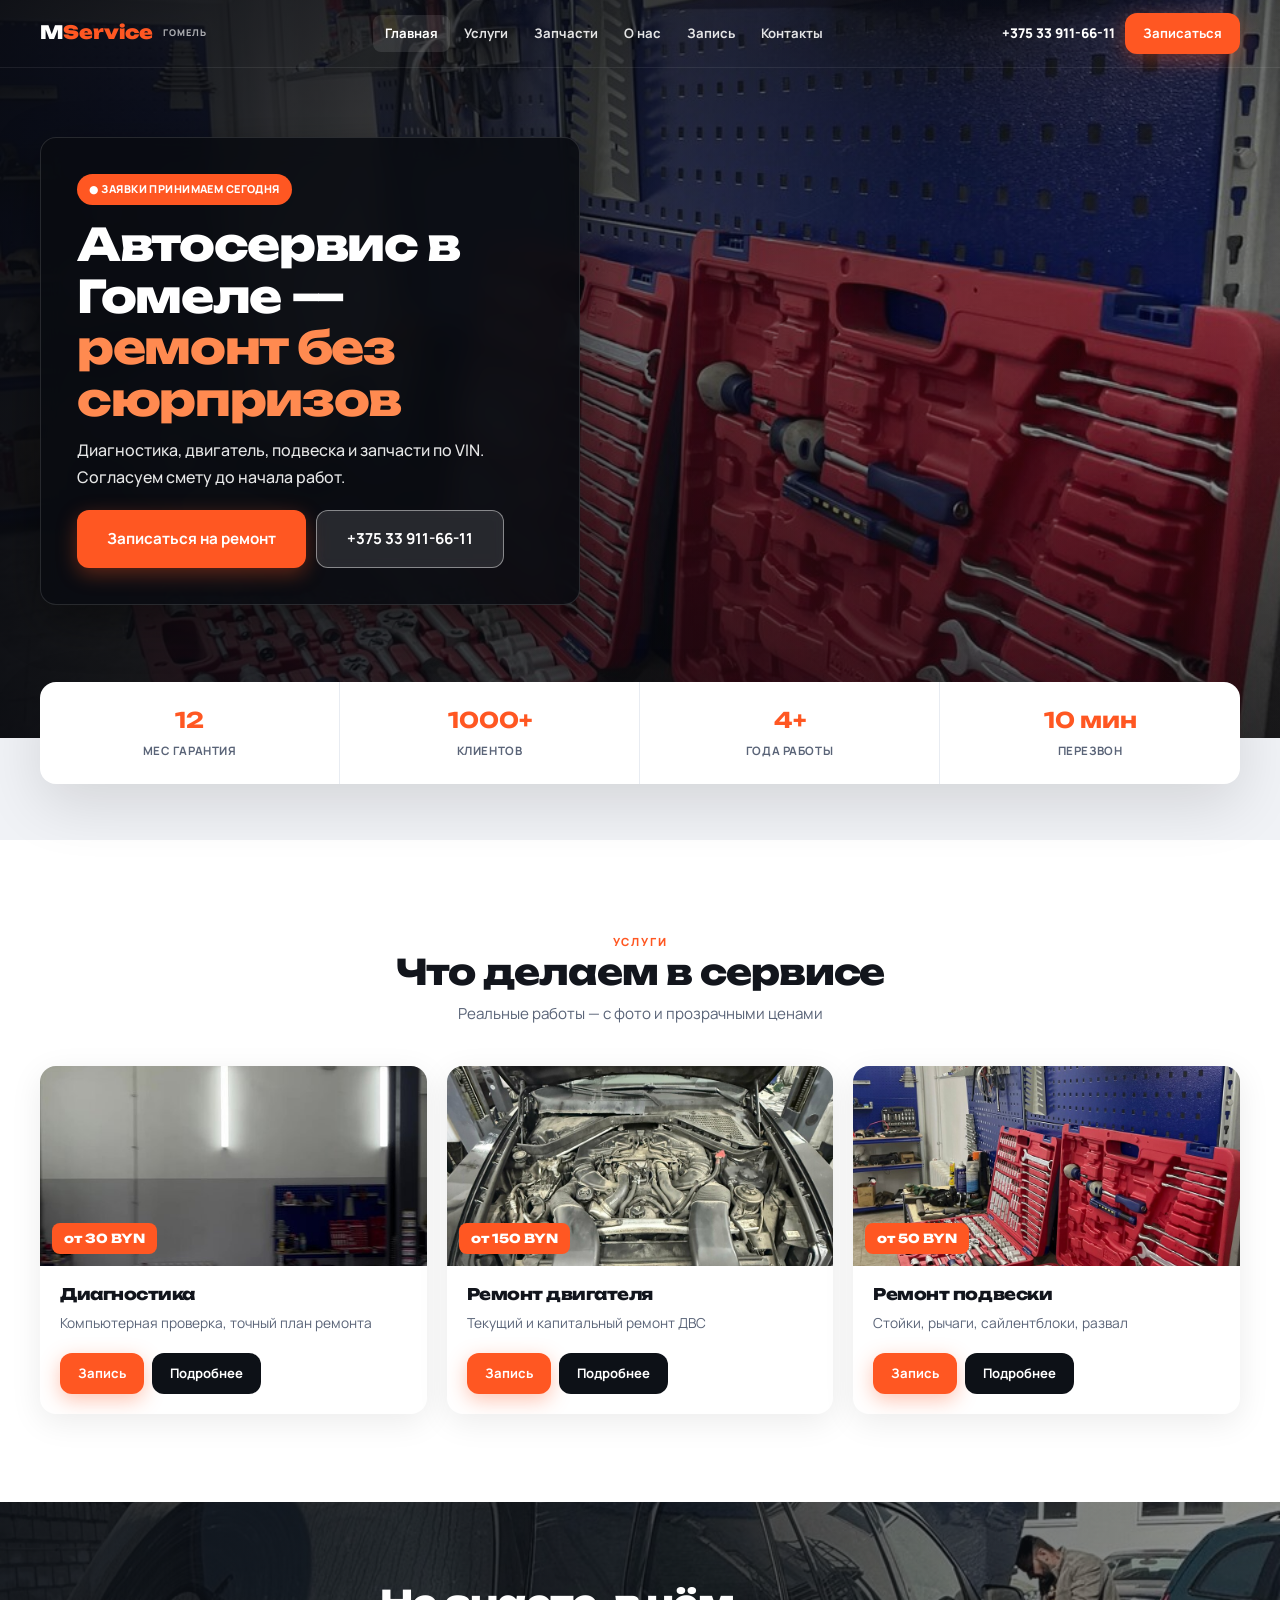
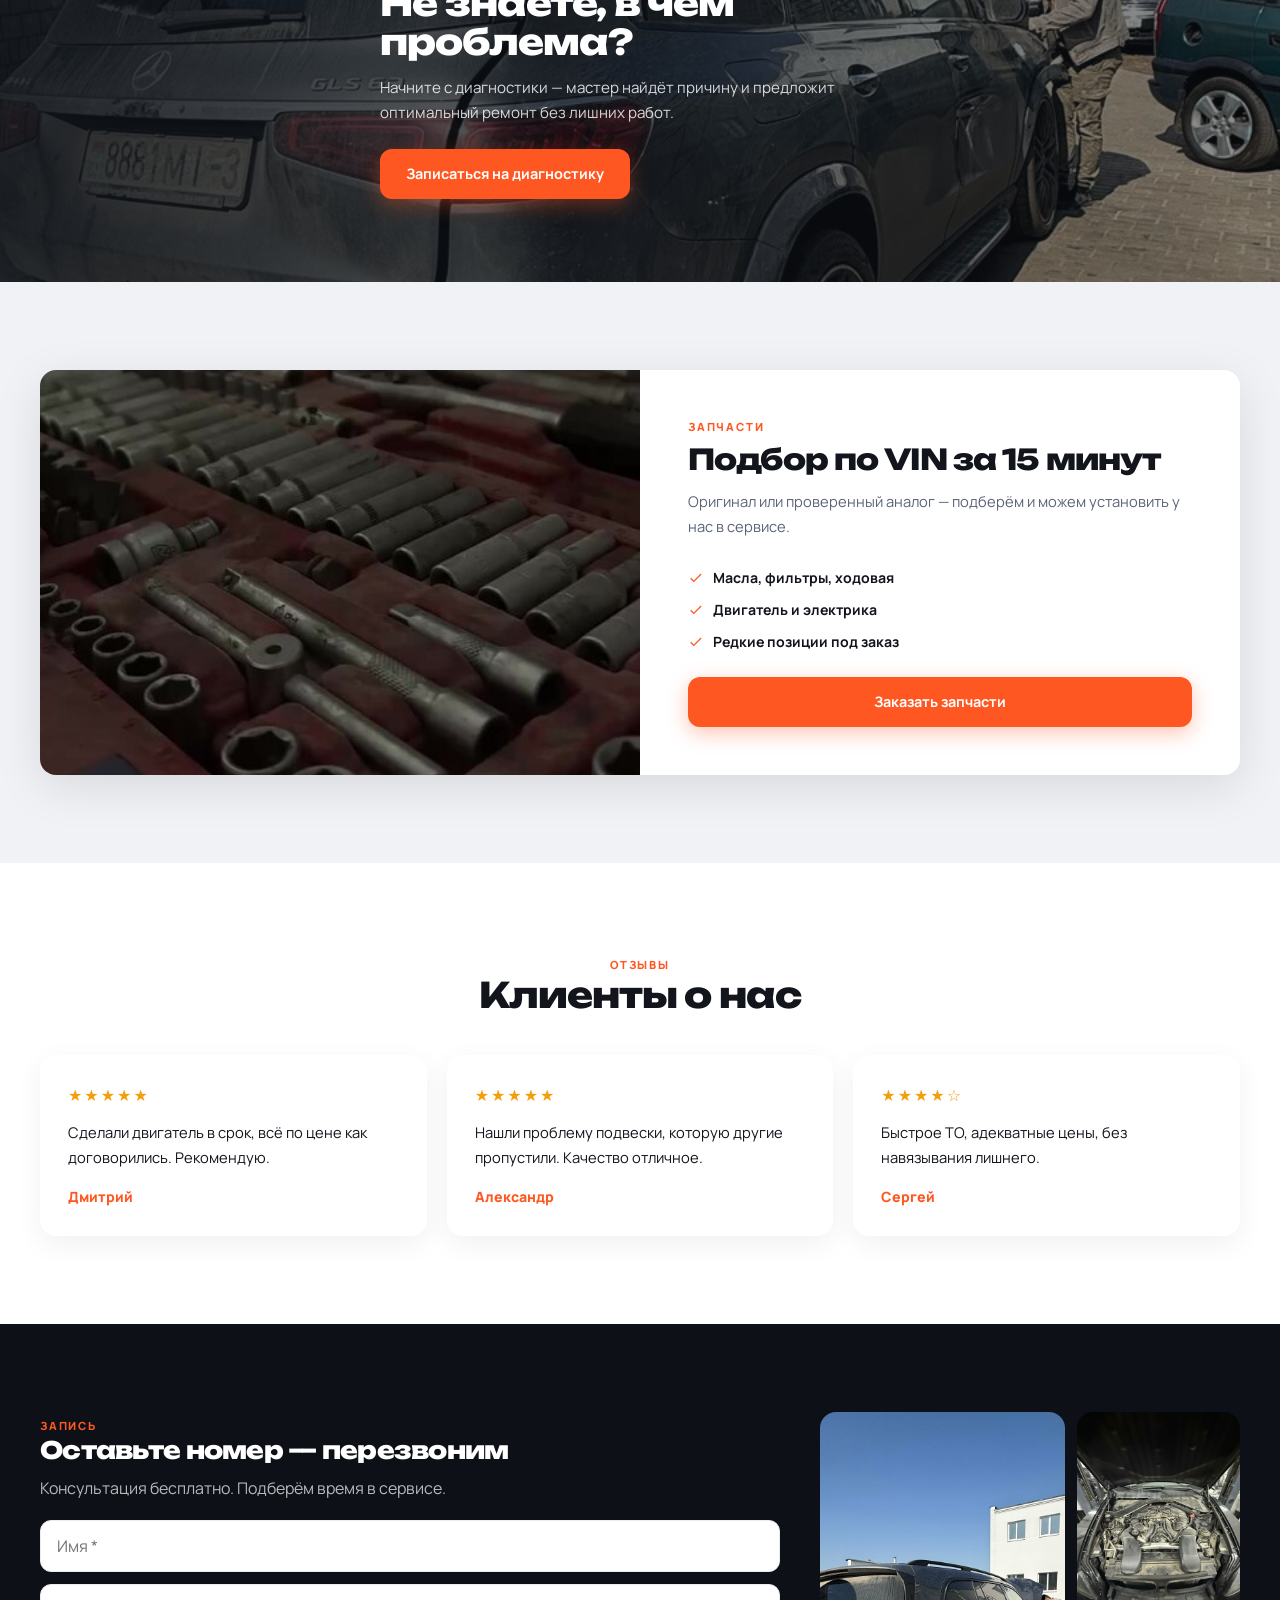
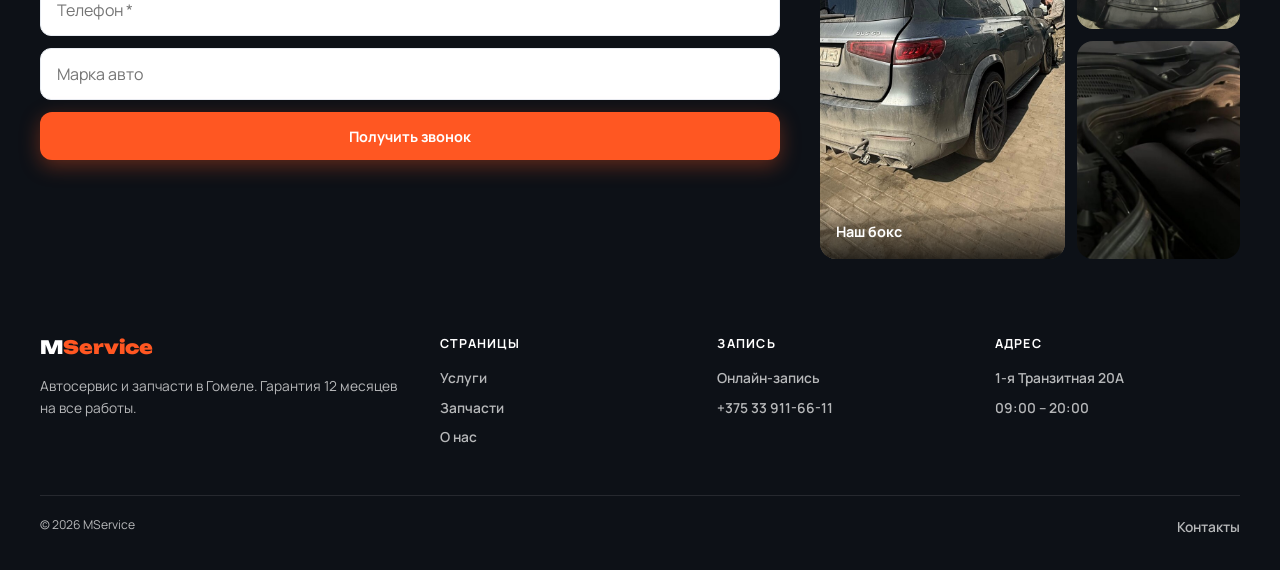
==== index.html @ 17c68957 "Fix layout, replace all images with real Yandex Maps photos" ====
<!DOCTYPE html>
<html lang="ru">
<head>
  <meta charset="UTF-8" />
  <meta name="viewport" content="width=device-width, initial-scale=1.0, viewport-fit=cover" />
  <title>MService — Автосервис в Гомеле</title>
  <meta name="description" content="Ремонт авто в Гомеле. Диагностика, ДВС, подвеска, запчасти. Гарантия 12 мес." />
  <link rel="preconnect" href="https://fonts.googleapis.com" />
  <link rel="preconnect" href="https://fonts.gstatic.com" crossorigin />
  <link rel="preload" as="image" href="./images/hero.jpg" />
  <link href="https://fonts.googleapis.com/css2?family=Manrope:wght@400;600;700;800&family=Unbounded:wght@700;800;900&display=swap" rel="stylesheet" />
  <link rel="stylesheet" href="./styles.css?v=12" />
</head>
<body data-page="home">
<div id="ms-root">
  <header class="site-header on-hero">
    <div class="wrap head">
      <a href="./index.html" class="logo"><span class="logo-text">M<span>Service</span></span><span class="logo-tag">Гомель</span></a>
      <nav class="nav">
        <a href="./index.html" data-nav="home">Главная</a>
        <a href="./services.html" data-nav="services">Услуги</a>
        <a href="./parts.html" data-nav="parts">Запчасти</a>
        <a href="./about.html" data-nav="about">О нас</a>
        <a href="./booking.html" data-nav="booking">Запись</a>
        <a href="./contacts.html" data-nav="contacts">Контакты</a>
      </nav>
      <div class="head-right">
        <a class="head-phone" href="tel:+375339116611">+375 33 911-66-11</a>
        <a class="btn btn-primary btn-sm" href="./booking.html">Записаться</a>
        <button class="burger" id="burgerBtn" type="button" aria-label="Меню"><span></span><span></span><span></span></button>
      </div>
    </div>
  </header>

  <div class="mobile-nav" id="mobileNav">
    <div class="mobile-nav-panel">
      <a href="./index.html" data-nav="home">Главная</a>
      <a href="./services.html" data-nav="services">Услуги</a>
      <a href="./parts.html" data-nav="parts">Запчасти</a>
      <a href="./about.html" data-nav="about">О нас</a>
      <a href="./booking.html" data-nav="booking">Запись</a>
      <a href="./contacts.html" data-nav="contacts">Контакты</a>
      <a class="btn btn-primary" href="./booking.html">Записаться</a>
    </div>
  </div>

  <main>
    <section class="hero hero-home">
      <img class="hero-photo" src="./images/hero.jpg" alt="BMW на подъёмнике в MService" width="1920" height="1280" fetchpriority="high" />
      <div class="hero-shade" aria-hidden="true"></div>
      <div class="wrap">
        <div class="hero-panel">
          <span class="hero-badge">● Заявки принимаем сегодня</span>
          <h1>Автосервис в Гомеле — <em>ремонт без сюрпризов</em></h1>
          <p class="hero-lead">Диагностика, двигатель, подвеска и запчасти по VIN. Согласуем смету до начала работ.</p>
          <div class="hero-btns">
            <a class="btn btn-primary btn-lg" href="./booking.html">Записаться на ремонт</a>
            <a class="btn btn-ghost btn-lg" href="tel:+375339116611">+375 33 911-66-11</a>
          </div>
        </div>
      </div>
    </section>

    <div class="wrap hero-float">
      <div class="float-bar">
        <div class="float-item"><strong>12</strong><span>мес гарантия</span></div>
        <div class="float-item"><strong>1000+</strong><span>клиентов</span></div>
        <div class="float-item"><strong>4+</strong><span>года работы</span></div>
        <div class="float-item"><strong>10 мин</strong><span>перезвон</span></div>
      </div>
    </div>

    <section class="sec sec-white">
      <div class="wrap">
        <div class="sec-head center">
          <span class="sec-tag">Услуги</span>
          <h2>Что делаем в сервисе</h2>
          <p>Реальные работы — с фото и прозрачными ценами</p>
        </div>
        <div class="grid-3">
          <article class="img-card">
            <div class="img-card-pic"><img src="./images/diagnostic.jpg" alt="Диагностика" loading="lazy" /><span class="price-badge">от 30 BYN</span></div>
            <div class="img-card-body"><h3>Диагностика</h3><p>Компьютерная проверка, точный план ремонта</p><div class="img-card-foot"><a class="btn btn-sm btn-primary" href="./booking.html">Запись</a><a class="btn btn-sm btn-dark" href="./services.html">Подробнее</a></div></div>
          </article>
          <article class="img-card">
            <div class="img-card-pic"><img src="./images/engine.jpg" alt="Двигатель" loading="lazy" /><span class="price-badge">от 150 BYN</span></div>
            <div class="img-card-body"><h3>Ремонт двигателя</h3><p>Текущий и капитальный ремонт ДВС</p><div class="img-card-foot"><a class="btn btn-sm btn-primary" href="./booking.html">Запись</a><a class="btn btn-sm btn-dark" href="./services.html">Подробнее</a></div></div>
          </article>
          <article class="img-card">
            <div class="img-card-pic"><img src="./images/hero.jpg" alt="Подвеска" loading="lazy" /><span class="price-badge">от 50 BYN</span></div>
            <div class="img-card-body"><h3>Ремонт подвески</h3><p>Стойки, рычаги, сайлентблоки, развал</p><div class="img-card-foot"><a class="btn btn-sm btn-primary" href="./booking.html">Запись</a><a class="btn btn-sm btn-dark" href="./services.html">Подробнее</a></div></div>
          </article>
        </div>
      </div>
    </section>

    <section class="img-band" style="background-image:url('./images/garage.jpg')">
      <div class="wrap img-band-inner">
        <h2>Не знаете, в чём проблема?</h2>
        <p>Начните с диагностики — мастер найдёт причину и предложит оптимальный ремонт без лишних работ.</p>
        <a class="btn btn-primary" href="./booking.html">Записаться на диагностику</a>
      </div>
    </section>

    <section class="sec">
      <div class="wrap split">
        <div class="split-img" style="background-image:url('./images/parts.jpg')"></div>
        <div class="split-text">
          <span class="sec-tag">Запчасти</span>
          <h2>Подбор по VIN за 15 минут</h2>
          <p>Оригинал или проверенный аналог — подберём и можем установить у нас в сервисе.</p>
          <ul class="check-list">
            <li><svg viewBox="0 0 24 24"><path d="M9 16.2 4.8 12l-1.4 1.4L9 19 21 7l-1.4-1.4L9 16.2z"/></svg>Масла, фильтры, ходовая</li>
            <li><svg viewBox="0 0 24 24"><path d="M9 16.2 4.8 12l-1.4 1.4L9 19 21 7l-1.4-1.4L9 16.2z"/></svg>Двигатель и электрика</li>
            <li><svg viewBox="0 0 24 24"><path d="M9 16.2 4.8 12l-1.4 1.4L9 19 21 7l-1.4-1.4L9 16.2z"/></svg>Редкие позиции под заказ</li>
          </ul>
          <a class="btn btn-primary" href="./parts.html">Заказать запчасти</a>
        </div>
      </div>
    </section>

    <section class="sec sec-white">
      <div class="wrap">
        <div class="sec-head center"><span class="sec-tag">Отзывы</span><h2>Клиенты о нас</h2></div>
        <div class="grid-3">
          <article class="rev-card"><div class="rev-stars">★★★★★</div><p>Сделали двигатель в срок, всё по цене как договорились. Рекомендую.</p><div class="rev-name">Дмитрий</div></article>
          <article class="rev-card"><div class="rev-stars">★★★★★</div><p>Нашли проблему подвески, которую другие пропустили. Качество отличное.</p><div class="rev-name">Александр</div></article>
          <article class="rev-card"><div class="rev-stars">★★★★☆</div><p>Быстрое ТО, адекватные цены, без навязывания лишнего.</p><div class="rev-name">Сергей</div></article>
        </div>
      </div>
    </section>

    <section class="sec sec-dark">
      <div class="wrap layout-2">
        <div>
          <span class="sec-tag">Запись</span>
          <h2 style="color:#fff;margin-bottom:12px">Оставьте номер — перезвоним</h2>
          <p style="color:rgba(255,255,255,0.7);margin-bottom:20px">Консультация бесплатно. Подберём время в сервисе.</p>
          <form id="heroForm">
            <div class="fld"><input id="heroName" type="text" placeholder="Имя *" required /></div>
            <div class="fld"><input id="heroPhone" type="tel" placeholder="Телефон *" required /></div>
            <div class="fld"><input id="heroCar" type="text" placeholder="Марка авто" /></div>
            <button class="btn btn-primary" type="submit" style="width:100%">Получить звонок</button>
            <div class="form-msg" id="heroFeedback"></div>
          </form>
        </div>
        <div class="photo-row" style="height:340px">
          <div class="photo-cell big"><img src="./images/garage.jpg" alt="Сервис" loading="lazy" /><div class="photo-cap"><strong>Наш бокс</strong></div></div>
          <div class="photo-stack">
            <div class="photo-cell"><img src="./images/engine.jpg" alt="Ремонт" loading="lazy" /></div>
            <div class="photo-cell"><img src="./images/tools.jpg" alt="Диагностика" loading="lazy" /></div>
          </div>
        </div>
      </div>
    </section>
  </main>

  <footer class="footer">
    <div class="wrap footer-grid">
      <div class="footer-brand"><span class="logo-text">M<span>Service</span></span><p>Автосервис и запчасти в Гомеле. Гарантия 12 месяцев на все работы.</p></div>
      <div><h4>Страницы</h4><a href="./services.html">Услуги</a><a href="./parts.html">Запчасти</a><a href="./about.html">О нас</a></div>
      <div><h4>Запись</h4><a href="./booking.html">Онлайн-запись</a><a href="tel:+375339116611">+375 33 911-66-11</a></div>
      <div><h4>Адрес</h4><a href="./contacts.html">1-я Транзитная 20А</a><a href="./contacts.html">09:00 – 20:00</a></div>
    </div>
    <div class="wrap footer-bot"><span>© 2026 MService</span><a href="./contacts.html">Контакты</a></div>
  </footer>

  <nav class="mob-bar">
    <a href="./index.html" class="on"><svg viewBox="0 0 24 24"><path d="M12 3L2 12h3v8h6v-6h2v6h6v-8h3L12 3z"/></svg>Главная</a>
    <a href="./services.html"><svg viewBox="0 0 24 24"><path d="M19.43 13l2.11-1.65a.5.5 0 0 0 .12-.64l-2-3.46a.5.5 0 0 0-.6-.22l-2.49 1a7.03 7.03 0 0 0-1.7-.98l-.38-2.65A.5.5 0 0 0 14 2h-4l-.38 2.65c-.62.24-1.21.56-1.7.98l-2.49-1a.5.5 0 0 0-.6.22l-2 3.46a.5.5 0 0 0 .12.64L7.57 13H19.43z"/></svg>Услуги</a>
    <a href="./booking.html"><svg viewBox="0 0 24 24"><path d="M19 4h-1V2h-2v2H8V2H6v2H5a2 2 0 0 0-2 2v14a2 2 0 0 0 2 2h14a2 2 0 0 0 2-2V6a2 2 0 0 0-2-2z"/></svg>Запись</a>
    <a href="tel:+375339116611"><svg viewBox="0 0 24 24"><path d="M6.6 10.8c1.4 2.8 3.4 4.9 6.2 6.2l2.1-2.1c.3-.3.7-.4 1-.2 1.1.4 2.3.6 3.5.6.6 0 1 .4 1 1V20c0 .6-.4 1-1 1C10.6 21 3 13.4 3 4c0-.6.4-1 1-1h3.5c.6 0 1 .4 1 1 0 1.2.2 2.4.6 3.5.1.3 0 .7-.2 1L6.6 10.8z"/></svg>Звонок</a>
  </nav>
</div>
<script src="./main.js?v=12"></script>
</body>
</html>
---- styles.css ----
/* MService v12 — real photos + fixed layout */
html, body { margin: 0; }
#ms-root, #ms-root * { box-sizing: border-box; margin: 0; padding: 0; }

#ms-root {
  --white: #fff;
  --ink: #12151c;
  --muted: #5a6478;
  --line: #e8ecf2;
  --orange: #ff5722;
  --orange-d: #e64a19;
  --dark: #0d1117;
  --radius: 16px;
  --font-d: "Unbounded", system-ui, sans-serif;
  --font-b: "Manrope", system-ui, sans-serif;
  --wrap: min(1200px, calc(100% - 32px));
  --hdr: 68px;
  font-family: var(--font-b);
  color: var(--ink);
  background: #f0f2f6;
  line-height: 1.55;
  overflow-x: hidden;
  -webkit-font-smoothing: antialiased;
}

#ms-root img { max-width: 100%; display: block; height: auto; }
#ms-root a { color: inherit; text-decoration: none; }
#ms-root svg { width: 1.1em; height: 1.1em; fill: currentColor; flex-shrink: 0; }
#ms-root .wrap { width: var(--wrap); margin-inline: auto; }
#ms-root h1, #ms-root h2, #ms-root h3 { font-family: var(--font-d); font-weight: 800; letter-spacing: -0.03em; line-height: 1.12; }

/* Buttons */
#ms-root .btn {
  display: inline-flex; align-items: center; justify-content: center; gap: 8px;
  padding: 14px 26px; min-height: 48px; border-radius: 12px; border: none;
  font-family: var(--font-b); font-weight: 700; font-size: 0.9rem; cursor: pointer; transition: 0.22s;
}
#ms-root .btn:active { transform: scale(0.98); }
#ms-root .btn-primary { background: var(--orange); color: #fff; box-shadow: 0 6px 20px rgba(255,87,34,0.35); }
#ms-root .btn-primary:hover { background: var(--orange-d); }
#ms-root .btn-white { background: #fff; color: var(--ink); }
#ms-root .btn-ghost { background: rgba(255,255,255,0.12); color: #fff; border: 1.5px solid rgba(255,255,255,0.45); backdrop-filter: blur(6px); }
#ms-root .btn-ghost:hover { background: rgba(255,255,255,0.22); }
#ms-root .btn-dark { background: var(--dark); color: #fff; }
#ms-root .btn-sm { padding: 10px 18px; min-height: 40px; font-size: 0.82rem; }
#ms-root .btn-lg { padding: 16px 30px; min-height: 52px; font-size: 0.95rem; }

/* Header */
#ms-root .site-header {
  position: fixed; top: 0; left: 0; right: 0; z-index: 200; height: var(--hdr);
  transition: background 0.3s, box-shadow 0.3s, border 0.3s;
}
#ms-root .site-header .head {
  height: 100%; display: flex; align-items: center; justify-content: space-between; gap: 12px;
}
#ms-root .site-header.on-hero { background: transparent; border-bottom: 1px solid rgba(255,255,255,0.08); }
#ms-root .site-header.on-hero .logo-text, #ms-root .site-header.on-hero .head-phone { color: #fff; }
#ms-root .site-header.on-hero .logo-tag { color: rgba(255,255,255,0.65); }
#ms-root .site-header.on-hero .nav a { color: rgba(255,255,255,0.88); }
#ms-root .site-header.on-hero .nav a.active, #ms-root .site-header.on-hero .nav a:hover { color: #fff; background: rgba(255,255,255,0.1); }
#ms-root .site-header.on-hero .burger { border-color: rgba(255,255,255,0.35); background: rgba(255,255,255,0.08); }
#ms-root .site-header.on-hero .burger span { background: #fff; }
#ms-root .site-header.scrolled {
  background: rgba(255,255,255,0.97); backdrop-filter: blur(14px);
  box-shadow: 0 4px 30px rgba(0,0,0,0.08); border-bottom: 1px solid var(--line);
}
#ms-root .site-header.scrolled .logo-text, #ms-root .site-header.scrolled .head-phone { color: var(--ink); }
#ms-root .site-header.scrolled .logo-tag { color: var(--muted); }
#ms-root .site-header.scrolled .nav a { color: var(--muted); }
#ms-root .site-header.scrolled .nav a.active { color: var(--orange); background: rgba(255,87,34,0.08); }
#ms-root .site-header.scrolled .burger { border-color: var(--line); background: #fff; }
#ms-root .site-header.scrolled .burger span { background: var(--ink); }

#ms-root .logo { display: flex; align-items: center; gap: 10px; z-index: 1; }
#ms-root .logo-text { font-family: var(--font-d); font-size: 1.15rem; font-weight: 900; transition: color 0.3s; }
#ms-root .logo-text span { color: var(--orange); }
#ms-root .logo-tag { font-size: 0.58rem; font-weight: 800; text-transform: uppercase; letter-spacing: 0.1em; transition: color 0.3s; }
#ms-root .nav { display: flex; gap: 2px; }
#ms-root .nav a {
  padding: 8px 12px; border-radius: 8px; font-size: 0.82rem; font-weight: 700; transition: 0.2s;
}
#ms-root .nav a:hover { background: rgba(0,0,0,0.04); }
#ms-root .head-right { display: flex; align-items: center; gap: 10px; }
#ms-root .head-phone { font-weight: 800; font-size: 0.84rem; white-space: nowrap; transition: color 0.3s; }
#ms-root .head-phone:hover { color: var(--orange) !important; }
#ms-root .burger {
  display: none; width: 44px; height: 44px; border-radius: 12px; border: 1.5px solid var(--line);
  background: #fff; cursor: pointer; flex-direction: column; align-items: center; justify-content: center; gap: 5px;
}
#ms-root .burger span { width: 20px; height: 2px; background: var(--ink); border-radius: 2px; transition: 0.25s; }
#ms-root .burger.open span:nth-child(1) { transform: translateY(7px) rotate(45deg); }
#ms-root .burger.open span:nth-child(2) { opacity: 0; }
#ms-root .burger.open span:nth-child(3) { transform: translateY(-7px) rotate(-45deg); }

#ms-root .mobile-nav {
  display: none; position: fixed; inset: 0; z-index: 199; background: rgba(13,17,23,0.55);
  opacity: 0; pointer-events: none; transition: 0.3s;
}
#ms-root .mobile-nav.open { opacity: 1; pointer-events: auto; }
#ms-root .mobile-nav-panel {
  position: absolute; right: 0; top: 0; bottom: 0; width: min(300px, 88vw);
  background: #fff; padding: calc(var(--hdr) + 20px) 24px 28px;
  display: flex; flex-direction: column; gap: 4px;
  transform: translateX(100%); transition: 0.35s cubic-bezier(0.22,1,0.36,1);
  box-shadow: -8px 0 40px rgba(0,0,0,0.15);
}
#ms-root .mobile-nav.open .mobile-nav-panel { transform: none; }
#ms-root .mobile-nav a {
  padding: 14px 16px; border-radius: 10px; font-weight: 800; font-size: 1rem;
}
#ms-root .mobile-nav a.active { background: rgba(255,87,34,0.1); color: var(--orange); }
#ms-root .mobile-nav .btn { width: 100%; margin-top: 12px; }

/* HERO */
#ms-root .hero {
  position: relative; overflow: hidden;
  display: flex; align-items: center;
  background-size: cover; background-position: center; background-repeat: no-repeat;
}
#ms-root .hero-photo {
  position: absolute; inset: 0; width: 100%; height: 100%;
  object-fit: cover; object-position: center;
  z-index: 0;
}
#ms-root .hero-shade {
  position: absolute; inset: 0; z-index: 1; pointer-events: none;
  background:
    linear-gradient(90deg, rgba(8,10,16,0.92) 0%, rgba(8,10,16,0.55) 50%, rgba(8,10,16,0.3) 100%),
    linear-gradient(180deg, rgba(8,10,16,0.45) 0%, transparent 40%, rgba(8,10,16,0.5) 100%);
}
#ms-root .hero .wrap {
  position: relative; z-index: 2; width: var(--wrap);
}
#ms-root .hero-panel {
  width: 100%; max-width: 540px;
  padding: clamp(24px, 4vw, 36px);
  background: rgba(10, 12, 18, 0.88);
  backdrop-filter: blur(12px); -webkit-backdrop-filter: blur(12px);
  border: 1px solid rgba(255,255,255,0.12);
  border-radius: 16px;
  box-shadow: 0 16px 48px rgba(0,0,0,0.4);
}
#ms-root .hero h1 {
  font-size: clamp(1.6rem, 4.5vw, 2.8rem); color: #fff; margin-bottom: 12px;
  line-height: 1.15;
}
#ms-root .hero h1 em { font-style: normal; color: #ff8a50; }
#ms-root .hero-lead {
  color: rgba(255,255,255,0.9); font-size: clamp(0.9rem, 2vw, 1rem);
  margin-bottom: 20px; line-height: 1.65; font-weight: 500;
}
#ms-root .hero-btns { display: flex; flex-wrap: wrap; gap: 10px; }
#ms-root .hero-badge {
  display: inline-flex; align-items: center; gap: 6px; padding: 7px 12px; margin-bottom: 14px;
  background: var(--orange); color: #fff; border-radius: 999px;
  font-size: 0.68rem; font-weight: 800; text-transform: uppercase; letter-spacing: 0.04em;
}
#ms-root .hero-home {
  min-height: max(520px, 82svh);
  padding: calc(var(--hdr) + 32px) 0 96px;
}
#ms-root .hero-home .hero-photo { object-position: 60% center; }
#ms-root .hero-page {
  min-height: max(320px, 48svh);
  padding: calc(var(--hdr) + 28px) 0 48px;
  align-items: flex-end;
}
#ms-root .hero-page .hero-panel { max-width: 500px; padding: 22px 26px; }
#ms-root .hero-page h1 { font-size: clamp(1.5rem, 4vw, 2.2rem); }
#ms-root .breadcrumb { font-size: 0.76rem; font-weight: 700; color: rgba(255,255,255,0.55); margin-bottom: 10px; }
#ms-root .breadcrumb a { color: rgba(255,255,255,0.7); }
#ms-root .breadcrumb a:hover { color: #fff; }

/* Floating stats */
#ms-root .hero-float {
  position: relative; z-index: 3; margin-top: -56px; margin-bottom: 56px;
}
#ms-root .float-bar {
  display: grid; grid-template-columns: repeat(4, 1fr); gap: 0;
  background: #fff; border-radius: var(--radius); overflow: hidden;
  box-shadow: 0 20px 60px rgba(0,0,0,0.12);
}
#ms-root .float-item {
  padding: 22px 16px; text-align: center; border-right: 1px solid var(--line);
}
#ms-root .float-item:last-child { border-right: 0; }
#ms-root .float-item strong { display: block; font-family: var(--font-d); font-size: 1.35rem; color: var(--orange); }
#ms-root .float-item span { font-size: 0.72rem; color: var(--muted); font-weight: 700; text-transform: uppercase; letter-spacing: 0.05em; }

/* Sections */
#ms-root main { padding-top: 0; }
#ms-root .sec { padding: clamp(48px, 8vw, 88px) 0; }
#ms-root .sec-white { background: #fff; }
#ms-root .sec-dark { background: var(--dark); color: #fff; }
#ms-root .sec-head { margin-bottom: 40px; }
#ms-root .sec-head.center { text-align: center; }
#ms-root .sec-head.center p { margin-inline: auto; }
#ms-root .sec-tag { font-size: 0.7rem; font-weight: 800; text-transform: uppercase; letter-spacing: 0.16em; color: var(--orange); margin-bottom: 8px; }
#ms-root .sec-head h2 { font-size: clamp(1.5rem, 3.5vw, 2.2rem); margin-bottom: 10px; }
#ms-root .sec-head p { color: var(--muted); max-width: 520px; font-size: 0.95rem; }
#ms-root .sec-dark .sec-head p { color: rgba(255,255,255,0.65); }
#ms-root .sec-dark .sec-head h2 { color: #fff; }

/* Image cards */
#ms-root .grid-3 { display: grid; grid-template-columns: repeat(3, 1fr); gap: 20px; }
#ms-root .grid-2 { display: grid; grid-template-columns: repeat(2, 1fr); gap: 20px; }
#ms-root .grid-4 { display: grid; grid-template-columns: repeat(4, 1fr); gap: 16px; }

#ms-root .img-card {
  border-radius: var(--radius); overflow: hidden; background: #fff;
  box-shadow: 0 8px 32px rgba(0,0,0,0.08); transition: transform 0.25s;
}
#ms-root .img-card:hover { transform: translateY(-4px); }
#ms-root .img-card-pic { position: relative; height: 200px; overflow: hidden; }
#ms-root .img-card-pic img { width: 100%; height: 100%; object-fit: cover; transition: transform 0.5s; }
#ms-root .img-card:hover .img-card-pic img { transform: scale(1.06); }
#ms-root .img-card-pic .price-badge {
  position: absolute; bottom: 12px; left: 12px; padding: 6px 12px;
  background: var(--orange); color: #fff; border-radius: 8px;
  font-family: var(--font-d); font-size: 0.78rem; font-weight: 800;
}
#ms-root .img-card-body { padding: 20px; }
#ms-root .img-card-body h3 { font-size: 1rem; margin-bottom: 8px; }
#ms-root .img-card-body p { font-size: 0.86rem; color: var(--muted); margin-bottom: 16px; line-height: 1.55; }
#ms-root .img-card-foot { display: flex; flex-wrap: wrap; gap: 8px; align-items: center; }
#ms-root .img-card-body .btn { margin-top: 4px; }

/* Full-width image band */
#ms-root .img-band {
  position: relative; min-height: 380px; background-size: cover; background-position: center;
  display: flex; align-items: center;
}
#ms-root .img-band::before {
  content: ""; position: absolute; inset: 0;
  background: linear-gradient(90deg, rgba(13,17,23,0.88) 0%, rgba(13,17,23,0.45) 100%);
}
#ms-root .img-band-inner { position: relative; z-index: 1; padding: 60px 0; max-width: 520px; }
#ms-root .img-band h2 { color: #fff; font-size: clamp(1.5rem, 4vw, 2.2rem); margin-bottom: 12px; }
#ms-root .img-band p { color: rgba(255,255,255,0.82); margin-bottom: 24px; font-size: 0.95rem; line-height: 1.65; }

/* Split block image + text */
#ms-root .split { display: grid; grid-template-columns: 1fr 1fr; gap: 0; border-radius: var(--radius); overflow: hidden; box-shadow: 0 12px 48px rgba(0,0,0,0.1); }
#ms-root .split-img { min-height: 360px; background-size: cover; background-position: center; }
#ms-root .split-text { padding: clamp(32px, 5vw, 48px); background: #fff; display: flex; flex-direction: column; justify-content: center; }
#ms-root .split-text h2 { font-size: clamp(1.3rem, 3vw, 1.8rem); margin-bottom: 14px; }
#ms-root .split-text p { color: var(--muted); margin-bottom: 12px; line-height: 1.7; font-size: 0.92rem; }
#ms-root .check-list { list-style: none; margin: 16px 0 24px; display: grid; gap: 10px; }
#ms-root .check-list li { display: flex; gap: 10px; align-items: center; font-weight: 700; font-size: 0.88rem; }
#ms-root .check-list svg { color: var(--orange); flex-shrink: 0; }

/* Gallery row */
#ms-root .photo-row { display: grid; grid-template-columns: 1.5fr 1fr; gap: 12px; min-height: 300px; }
#ms-root .photo-cell { border-radius: var(--radius); overflow: hidden; position: relative; }
#ms-root .photo-cell img { width: 100%; height: 100%; object-fit: cover; }
#ms-root .photo-cell.big { grid-row: span 1; }
#ms-root .photo-stack { display: grid; grid-template-rows: 1fr 1fr; gap: 12px; }
#ms-root .photo-cap {
  position: absolute; bottom: 0; left: 0; right: 0; padding: 16px;
  background: linear-gradient(transparent, rgba(0,0,0,0.75)); color: #fff;
}
#ms-root .photo-cap strong { display: block; font-size: 0.9rem; }

/* Forms */
#ms-root .form-panel {
  background: #fff; border-radius: var(--radius); padding: clamp(24px, 4vw, 36px);
  box-shadow: 0 16px 48px rgba(0,0,0,0.1);
}
#ms-root .form-tabs { display: grid; grid-template-columns: repeat(3, 1fr); gap: 8px; margin-bottom: 16px; }
#ms-root .form-tab {
  padding: 11px 8px; border-radius: 10px; border: 1.5px solid var(--line); background: #f8f9fc;
  font-family: var(--font-b); font-weight: 700; font-size: 0.78rem; cursor: pointer; color: var(--muted);
}
#ms-root .form-tab.on { border-color: var(--orange); color: var(--orange); background: rgba(255,87,34,0.06); }
#ms-root .fld { margin-bottom: 12px; }
#ms-root input, #ms-root textarea {
  width: 100%; padding: 14px 16px; border-radius: 11px; border: 1.5px solid var(--line);
  font-family: var(--font-b); font-size: 16px; min-height: 48px; background: #fff; color: var(--ink);
}
#ms-root textarea { min-height: 110px; resize: vertical; }
#ms-root input:focus, #ms-root textarea:focus { outline: none; border-color: var(--orange); box-shadow: 0 0 0 3px rgba(255,87,34,0.12); }
#ms-root .form-msg { margin-top: 12px; text-align: center; font-size: 0.85rem; font-weight: 700; min-height: 1.3em; }
#ms-root .form-note { font-size: 0.74rem; color: var(--muted); text-align: center; margin-top: 10px; }

/* Price table */
#ms-root .price-tbl { background: #fff; border-radius: var(--radius); overflow: hidden; box-shadow: var(--shadow, 0 8px 32px rgba(0,0,0,0.08)); }
#ms-root .price-tbl .row {
  display: grid; grid-template-columns: 1fr 110px 100px; gap: 12px; align-items: center;
  padding: 16px 20px; border-bottom: 1px solid var(--line); font-weight: 600; font-size: 0.9rem;
}
#ms-root .price-tbl .row:last-child { border: 0; }
#ms-root .price-tbl .row.head { background: #f8f9fc; font-size: 0.7rem; text-transform: uppercase; letter-spacing: 0.08em; color: var(--muted); }
#ms-root .price-tbl .val { font-family: var(--font-d); color: var(--orange); text-align: center; }

/* Review */
#ms-root .rev-card {
  padding: 28px; background: #fff; border-radius: var(--radius);
  box-shadow: 0 8px 28px rgba(0,0,0,0.06); height: 100%;
}
#ms-root .rev-stars { color: #f59e0b; margin-bottom: 12px; letter-spacing: 2px; }
#ms-root .rev-card p { font-size: 0.92rem; line-height: 1.7; margin-bottom: 16px; color: var(--ink); }
#ms-root .rev-name { font-weight: 800; color: var(--orange); font-size: 0.88rem; }

/* Contacts */
#ms-root .contact-grid { display: grid; grid-template-columns: 1fr 1.2fr; gap: 24px; align-items: stretch; }
#ms-root .contact-item { display: flex; gap: 14px; margin-bottom: 20px; }
#ms-root .contact-ico {
  width: 48px; height: 48px; border-radius: 12px; flex-shrink: 0;
  background: rgba(255,87,34,0.1); color: var(--orange);
  display: flex; align-items: center; justify-content: center;
}
#ms-root .contact-item strong { display: block; font-size: 0.95rem; margin-bottom: 2px; }
#ms-root .contact-item span, #ms-root .contact-item a { font-size: 0.88rem; color: var(--muted); font-weight: 600; }
#ms-root .map-frame { border-radius: var(--radius); overflow: hidden; min-height: 400px; box-shadow: 0 12px 40px rgba(0,0,0,0.1); }
#ms-root .map-frame iframe { width: 100%; height: 100%; min-height: 400px; border: 0; }

/* FAQ */
#ms-root details { background: #fff; border-radius: var(--radius); margin-bottom: 10px; box-shadow: 0 4px 16px rgba(0,0,0,0.04); }
#ms-root details summary { padding: 18px 20px; cursor: pointer; font-weight: 700; list-style: none; display: flex; justify-content: space-between; }
#ms-root details summary::-webkit-details-marker { display: none; }
#ms-root details summary::after { content: "+"; color: var(--orange); font-size: 1.2rem; }
#ms-root details[open] summary::after { content: "−"; }
#ms-root details p { padding: 0 20px 18px; color: var(--muted); font-size: 0.88rem; line-height: 1.65; }

/* Footer */
#ms-root .footer {
  background: var(--dark); color: rgba(255,255,255,0.7); padding: 56px 0 24px;
}
#ms-root .footer-grid { display: grid; grid-template-columns: 1.5fr 1fr 1fr 1fr; gap: 32px; margin-bottom: 40px; }
#ms-root .footer .logo-text { color: #fff; }
#ms-root .footer-brand p { font-size: 0.86rem; margin-top: 12px; line-height: 1.65; }
#ms-root .footer h4 { color: #fff; font-size: 0.78rem; text-transform: uppercase; letter-spacing: 0.1em; margin-bottom: 14px; font-family: var(--font-b); }
#ms-root .footer a { display: block; font-size: 0.86rem; margin-bottom: 8px; font-weight: 600; }
#ms-root .footer a:hover { color: var(--orange); }
#ms-root .footer-bot {
  padding-top: 20px; border-top: 1px solid rgba(255,255,255,0.1);
  display: flex; justify-content: space-between; flex-wrap: wrap; gap: 10px; font-size: 0.76rem;
}

/* Mobile bar */
#ms-root .mob-bar {
  display: none; position: fixed; bottom: 0; left: 0; right: 0; z-index: 180;
  background: #fff; border-top: 1px solid var(--line);
  padding: 6px 8px calc(6px + env(safe-area-inset-bottom));
  grid-template-columns: repeat(4, 1fr); gap: 4px;
  box-shadow: 0 -4px 24px rgba(0,0,0,0.08);
}
#ms-root .mob-bar a, #ms-root .mob-bar button {
  display: flex; flex-direction: column; align-items: center; gap: 2px;
  padding: 8px 4px; font-size: 0.58rem; font-weight: 800; color: var(--muted);
  background: none; border: 0; cursor: pointer; font-family: var(--font-b);
}
#ms-root .mob-bar a.on, #ms-root .mob-bar .on { color: var(--orange); }
#ms-root .mob-bar svg { width: 1.35em; height: 1.35em; }

/* Layout helpers */
#ms-root .layout-2 { display: grid; grid-template-columns: 1fr 420px; gap: 40px; align-items: start; }
#ms-root .stat-pill {
  padding: 24px; text-align: center; background: #fff; border-radius: var(--radius);
  box-shadow: 0 8px 24px rgba(0,0,0,0.06);
}
#ms-root .stat-pill b { display: block; font-family: var(--font-d); font-size: 2rem; color: var(--orange); }
#ms-root .stat-pill span { font-size: 0.72rem; color: var(--muted); font-weight: 700; text-transform: uppercase; }

@media (max-width: 1024px) {
  #ms-root .nav, #ms-root .head-phone { display: none; }
  #ms-root .burger { display: flex; }
  #ms-root .mobile-nav { display: block; }
  #ms-root .grid-3, #ms-root .grid-4 { grid-template-columns: repeat(2, 1fr); }
  #ms-root .float-bar { grid-template-columns: repeat(2, 1fr); }
  #ms-root .float-item:nth-child(2) { border-right: 0; }
  #ms-root .float-item { border-bottom: 1px solid var(--line); }
  #ms-root .float-item:nth-child(3), #ms-root .float-item:nth-child(4) { border-bottom: 0; }
  #ms-root .split, #ms-root .contact-grid, #ms-root .layout-2, #ms-root .footer-grid { grid-template-columns: 1fr; }
  #ms-root .split-img { min-height: 260px; }
  #ms-root .photo-row { grid-template-columns: 1fr 1fr; height: auto; }
  #ms-root .photo-row .photo-cell:first-child { grid-column: span 2; height: 220px; }
  #ms-root .photo-stack { grid-template-columns: 1fr 1fr; grid-template-rows: 1fr; }
  #ms-root .photo-stack .photo-cell { height: 160px; }
}

@media (max-width: 640px) {
  #ms-root { --wrap: calc(100% - 24px); }
  #ms-root .hero-home { min-height: auto; padding-bottom: 72px; }
  #ms-root .hero-page { padding-bottom: 36px; }
  #ms-root .hero-photo { object-position: center 35%; }
  #ms-root .hero-shade {
    background: linear-gradient(180deg, rgba(8,10,16,0.4) 0%, rgba(8,10,16,0.9) 100%);
  }
  #ms-root .hero-panel { max-width: 100%; }
  #ms-root .hero-btns { flex-direction: column; width: 100%; }
  #ms-root .hero-btns .btn { width: 100%; }
  #ms-root .hero-float { margin-top: -40px; margin-bottom: 40px; }
  #ms-root .float-bar { grid-template-columns: 1fr 1fr; border-radius: 12px; }
  #ms-root .float-item { padding: 16px 10px; }
  #ms-root .float-item strong { font-size: 1.1rem; }
  #ms-root .grid-3, #ms-root .grid-2, #ms-root .grid-4 { grid-template-columns: 1fr; }
  #ms-root .img-card-pic { height: 180px; }
  #ms-root .img-band { min-height: 300px; text-align: center; }
  #ms-root .img-band-inner { margin-inline: auto; text-align: center; }
  #ms-root .img-band .btn { width: 100%; }
  #ms-root .photo-row { grid-template-columns: 1fr; }
  #ms-root .photo-row .photo-cell:first-child { grid-column: auto; height: 200px; }
  #ms-root .photo-stack { grid-template-columns: 1fr; }
  #ms-root .form-tabs { grid-template-columns: 1fr; }
  #ms-root .price-tbl .row { grid-template-columns: 1fr auto; }
  #ms-root .price-tbl .row .val { display: none; }
  #ms-root .price-tbl .row.head { display: none; }
  #ms-root .logo-tag { display: none; }
  #ms-root .mob-bar { display: grid; }
  #ms-root .footer-grid { grid-template-columns: 1fr 1fr; gap: 24px; }
  body.has-mob-bar { padding-bottom: 68px; }
  #ms-root .sec { padding: 48px 0; }
}
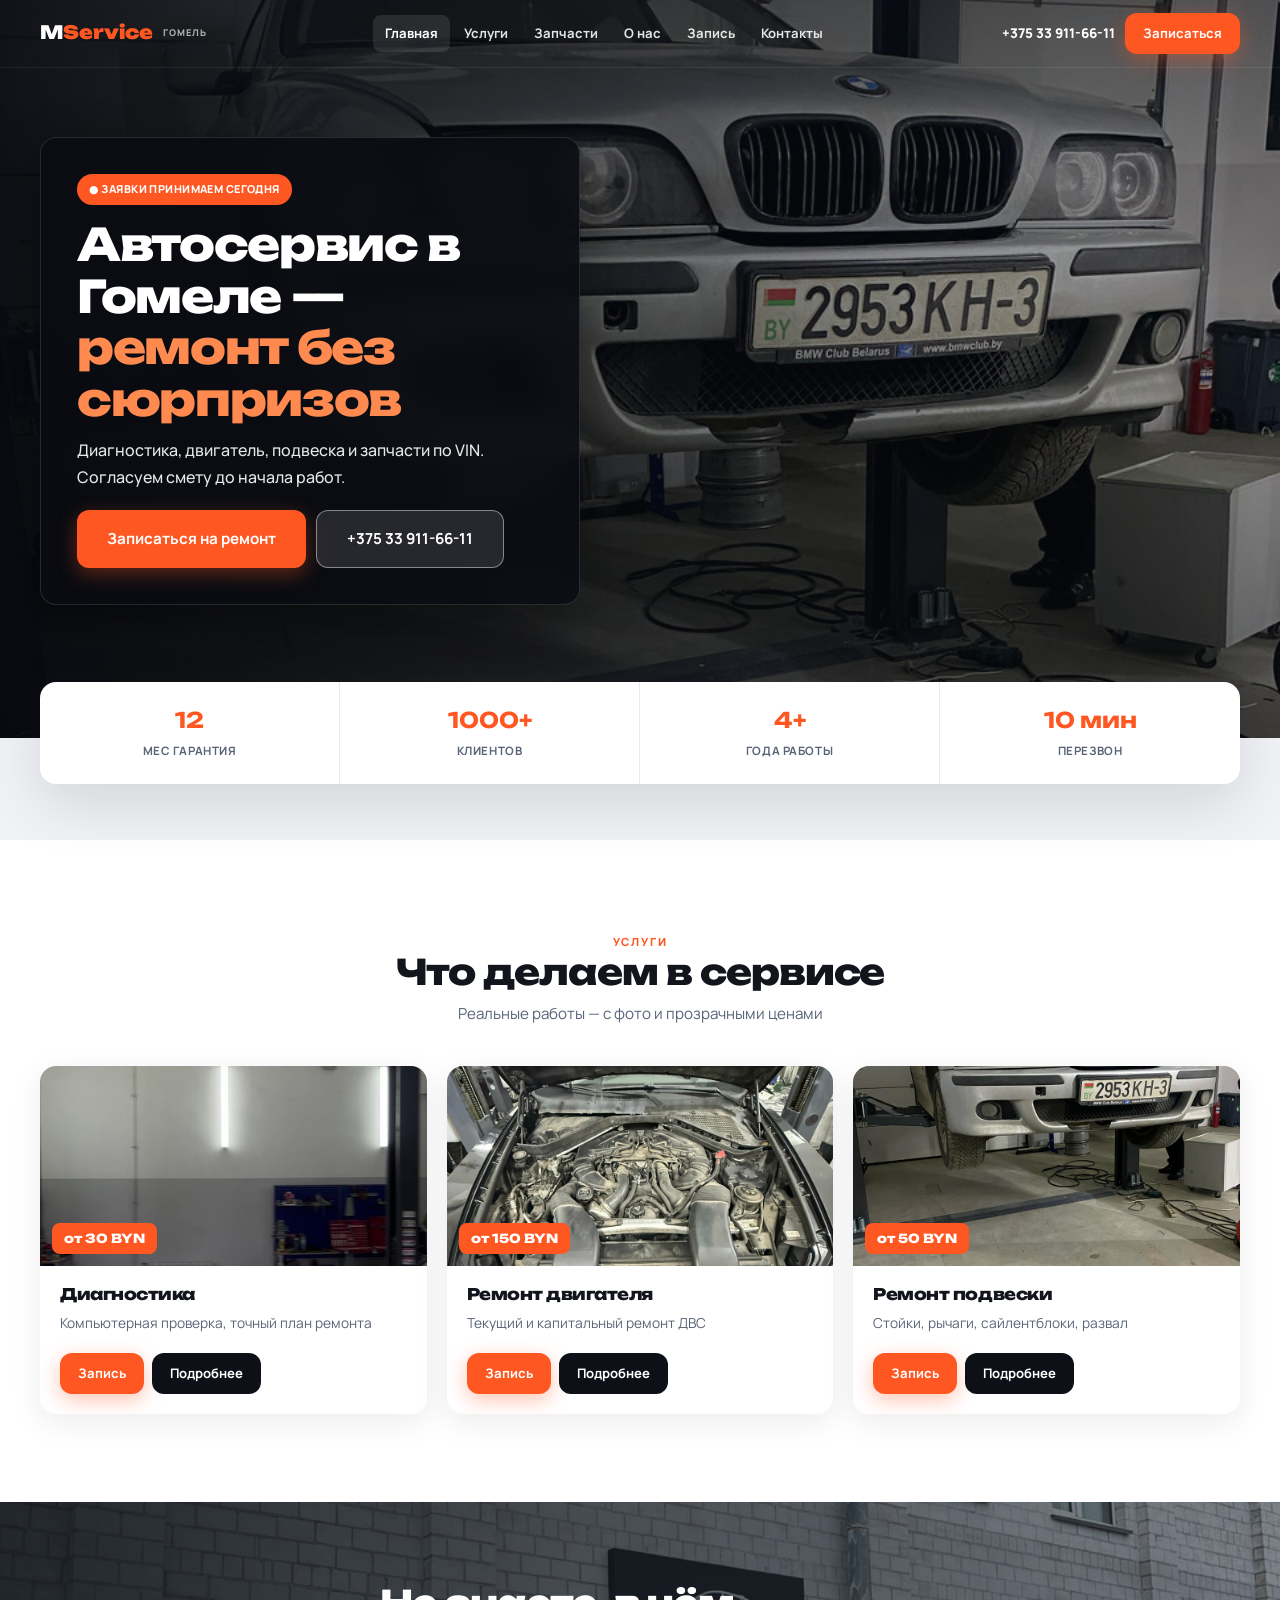
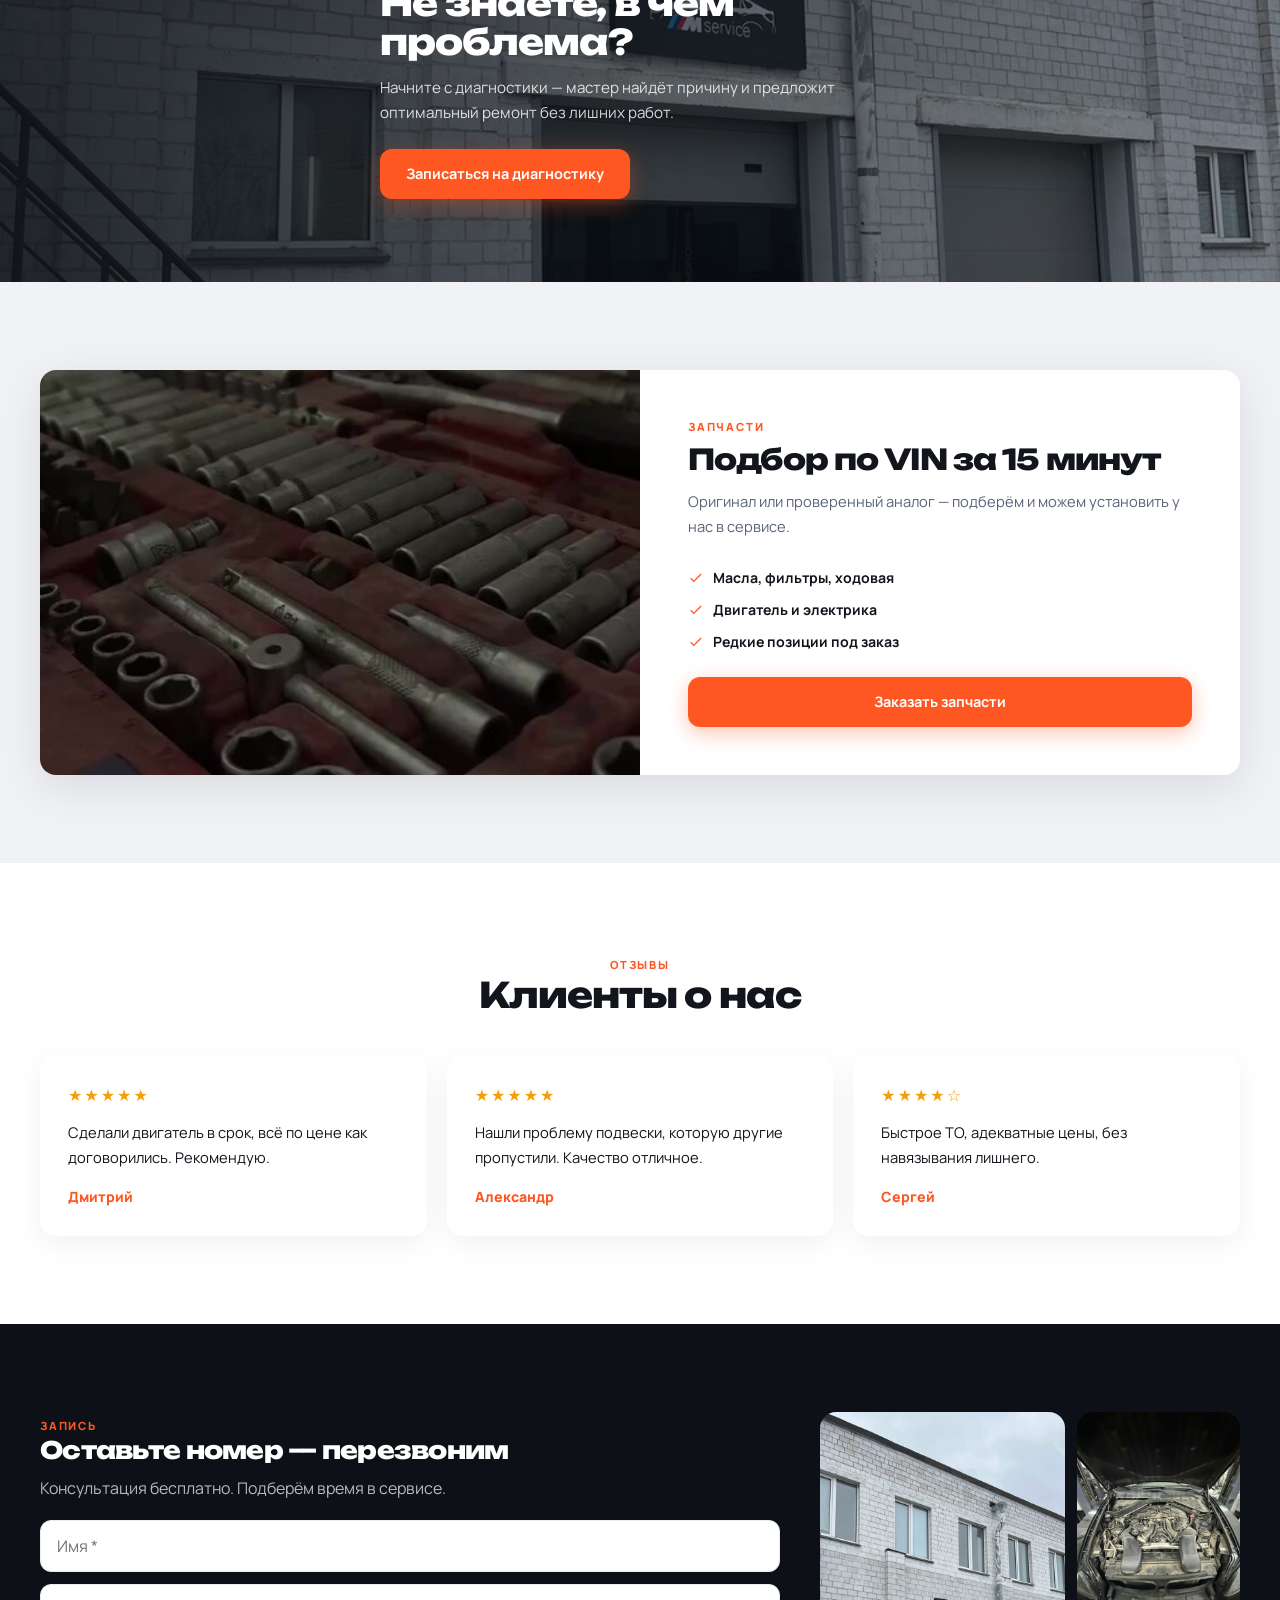
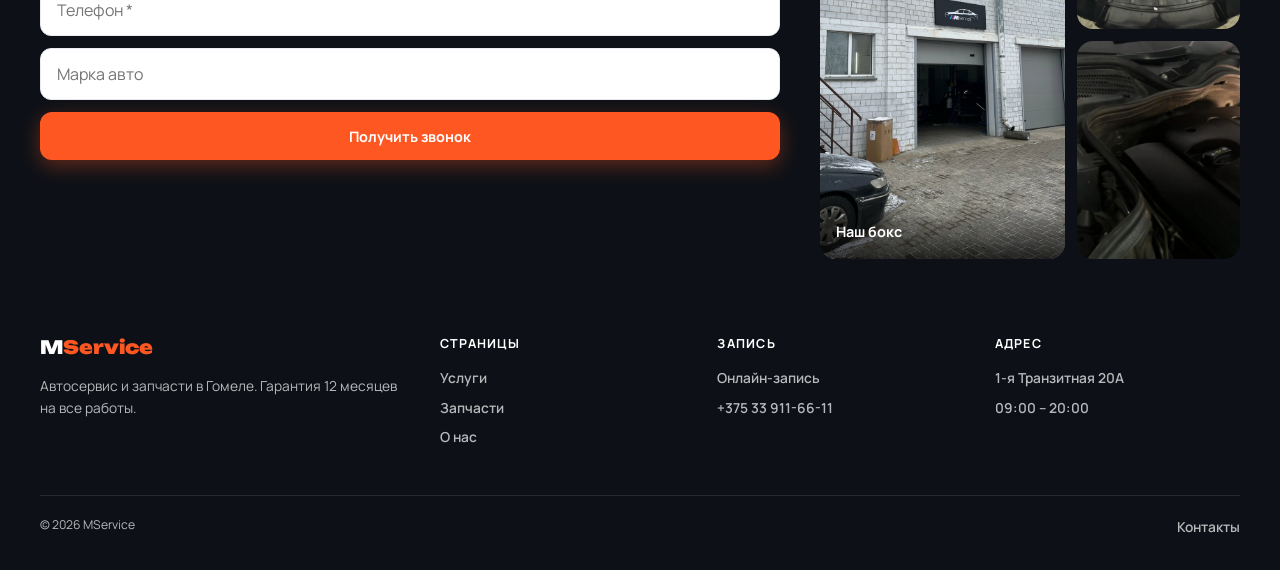
==== commit 1f7ddbbe: "Use correct BMW lift photo for hero, fix image mapping" ====
--- a/index.html
+++ b/index.html
@@ -7,7 +7,7 @@
   <meta name="description" content="Ремонт авто в Гомеле. Диагностика, ДВС, подвеска, запчасти. Гарантия 12 мес." />
   <link rel="preconnect" href="https://fonts.googleapis.com" />
   <link rel="preconnect" href="https://fonts.gstatic.com" crossorigin />
-  <link rel="preload" as="image" href="./images/hero.jpg" />
+  <link rel="preload" as="image" href="./images/bmw-lift.jpg" />
   <link href="https://fonts.googleapis.com/css2?family=Manrope:wght@400;600;700;800&family=Unbounded:wght@700;800;900&display=swap" rel="stylesheet" />
   <link rel="stylesheet" href="./styles.css?v=12" />
 </head>
@@ -46,7 +46,7 @@
 
   <main>
     <section class="hero hero-home">
-      <img class="hero-photo" src="./images/hero.jpg" alt="BMW на подъёмнике в MService" width="1920" height="1280" fetchpriority="high" />
+      <img class="hero-photo" src="./images/bmw-lift.jpg" alt="BMW на подъёмнике в MService" width="1280" height="1920" fetchpriority="high" />
       <div class="hero-shade" aria-hidden="true"></div>
       <div class="wrap">
         <div class="hero-panel">
@@ -87,14 +87,14 @@
             <div class="img-card-body"><h3>Ремонт двигателя</h3><p>Текущий и капитальный ремонт ДВС</p><div class="img-card-foot"><a class="btn btn-sm btn-primary" href="./booking.html">Запись</a><a class="btn btn-sm btn-dark" href="./services.html">Подробнее</a></div></div>
           </article>
           <article class="img-card">
-            <div class="img-card-pic"><img src="./images/hero.jpg" alt="Подвеска" loading="lazy" /><span class="price-badge">от 50 BYN</span></div>
+            <div class="img-card-pic"><img src="./images/bmw-lift.jpg" alt="Подвеска" loading="lazy" /><span class="price-badge">от 50 BYN</span></div>
             <div class="img-card-body"><h3>Ремонт подвески</h3><p>Стойки, рычаги, сайлентблоки, развал</p><div class="img-card-foot"><a class="btn btn-sm btn-primary" href="./booking.html">Запись</a><a class="btn btn-sm btn-dark" href="./services.html">Подробнее</a></div></div>
           </article>
         </div>
       </div>
     </section>
 
-    <section class="img-band" style="background-image:url('./images/garage.jpg')">
+    <section class="img-band" style="background-image:url('./images/facade.jpg')">
       <div class="wrap img-band-inner">
         <h2>Не знаете, в чём проблема?</h2>
         <p>Начните с диагностики — мастер найдёт причину и предложит оптимальный ремонт без лишних работ.</p>
@@ -145,7 +145,7 @@
           </form>
         </div>
         <div class="photo-row" style="height:340px">
-          <div class="photo-cell big"><img src="./images/garage.jpg" alt="Сервис" loading="lazy" /><div class="photo-cap"><strong>Наш бокс</strong></div></div>
+          <div class="photo-cell big"><img src="./images/facade.jpg" alt="Сервис" loading="lazy" /><div class="photo-cap"><strong>Наш бокс</strong></div></div>
           <div class="photo-stack">
             <div class="photo-cell"><img src="./images/engine.jpg" alt="Ремонт" loading="lazy" /></div>
             <div class="photo-cell"><img src="./images/tools.jpg" alt="Диагностика" loading="lazy" /></div>
--- a/styles.css
+++ b/styles.css
@@ -159,7 +159,7 @@
   min-height: max(520px, 82svh);
   padding: calc(var(--hdr) + 32px) 0 96px;
 }
-#ms-root .hero-home .hero-photo { object-position: 60% center; }
+#ms-root .hero-home .hero-photo { object-position: center 30%; }
 #ms-root .hero-page {
   min-height: max(320px, 48svh);
   padding: calc(var(--hdr) + 28px) 0 48px;
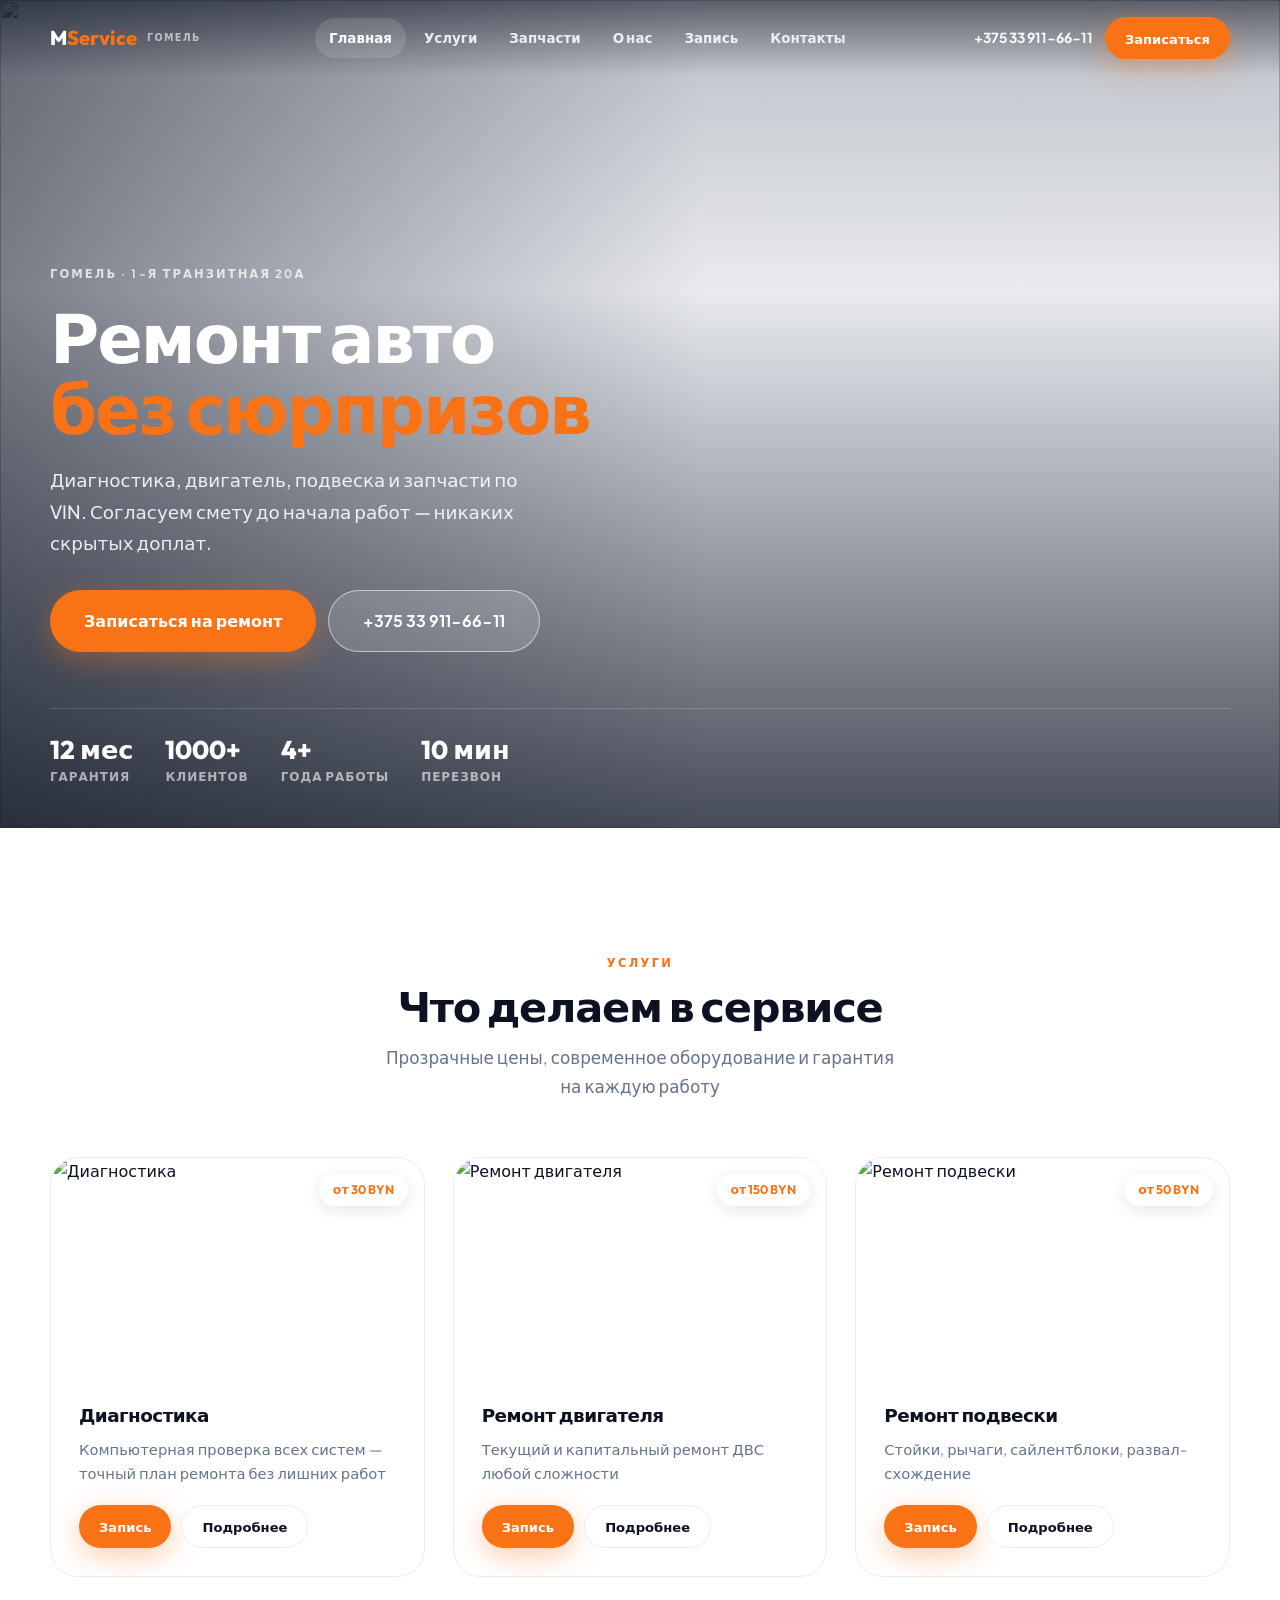
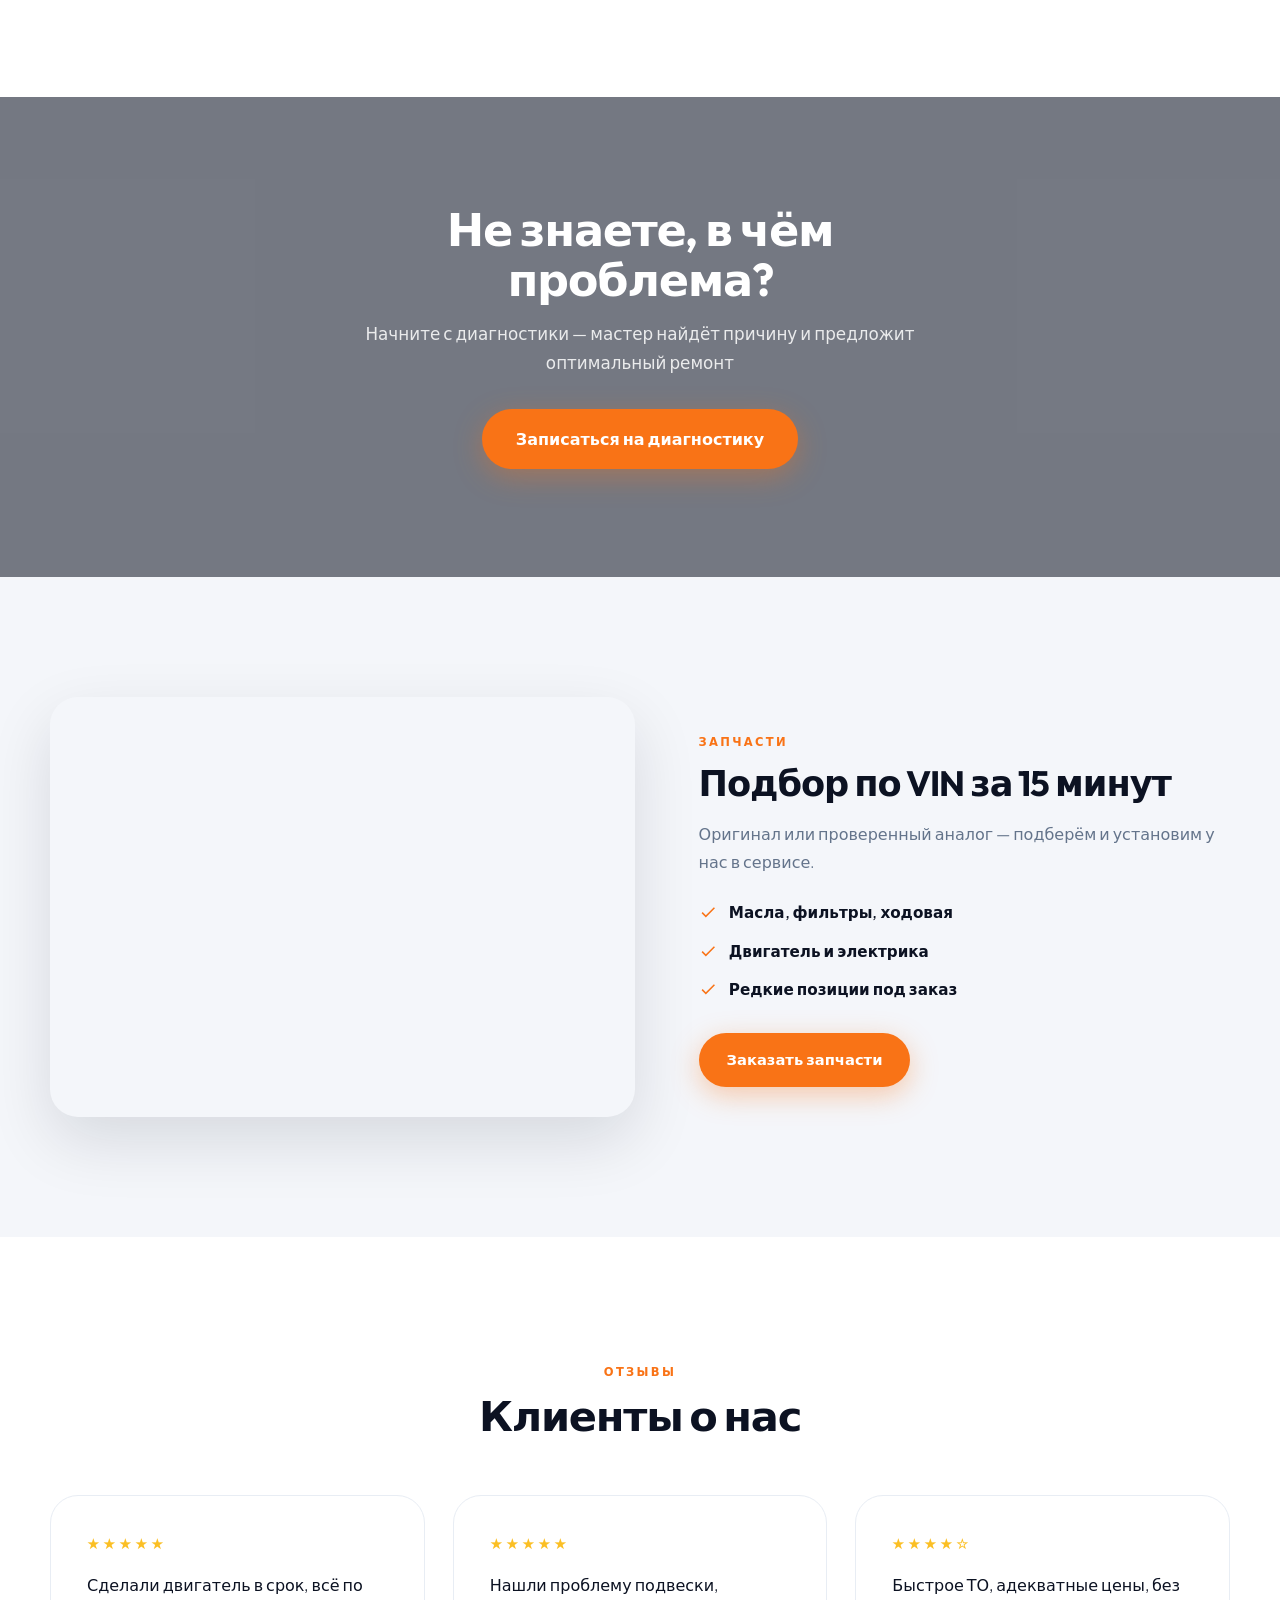
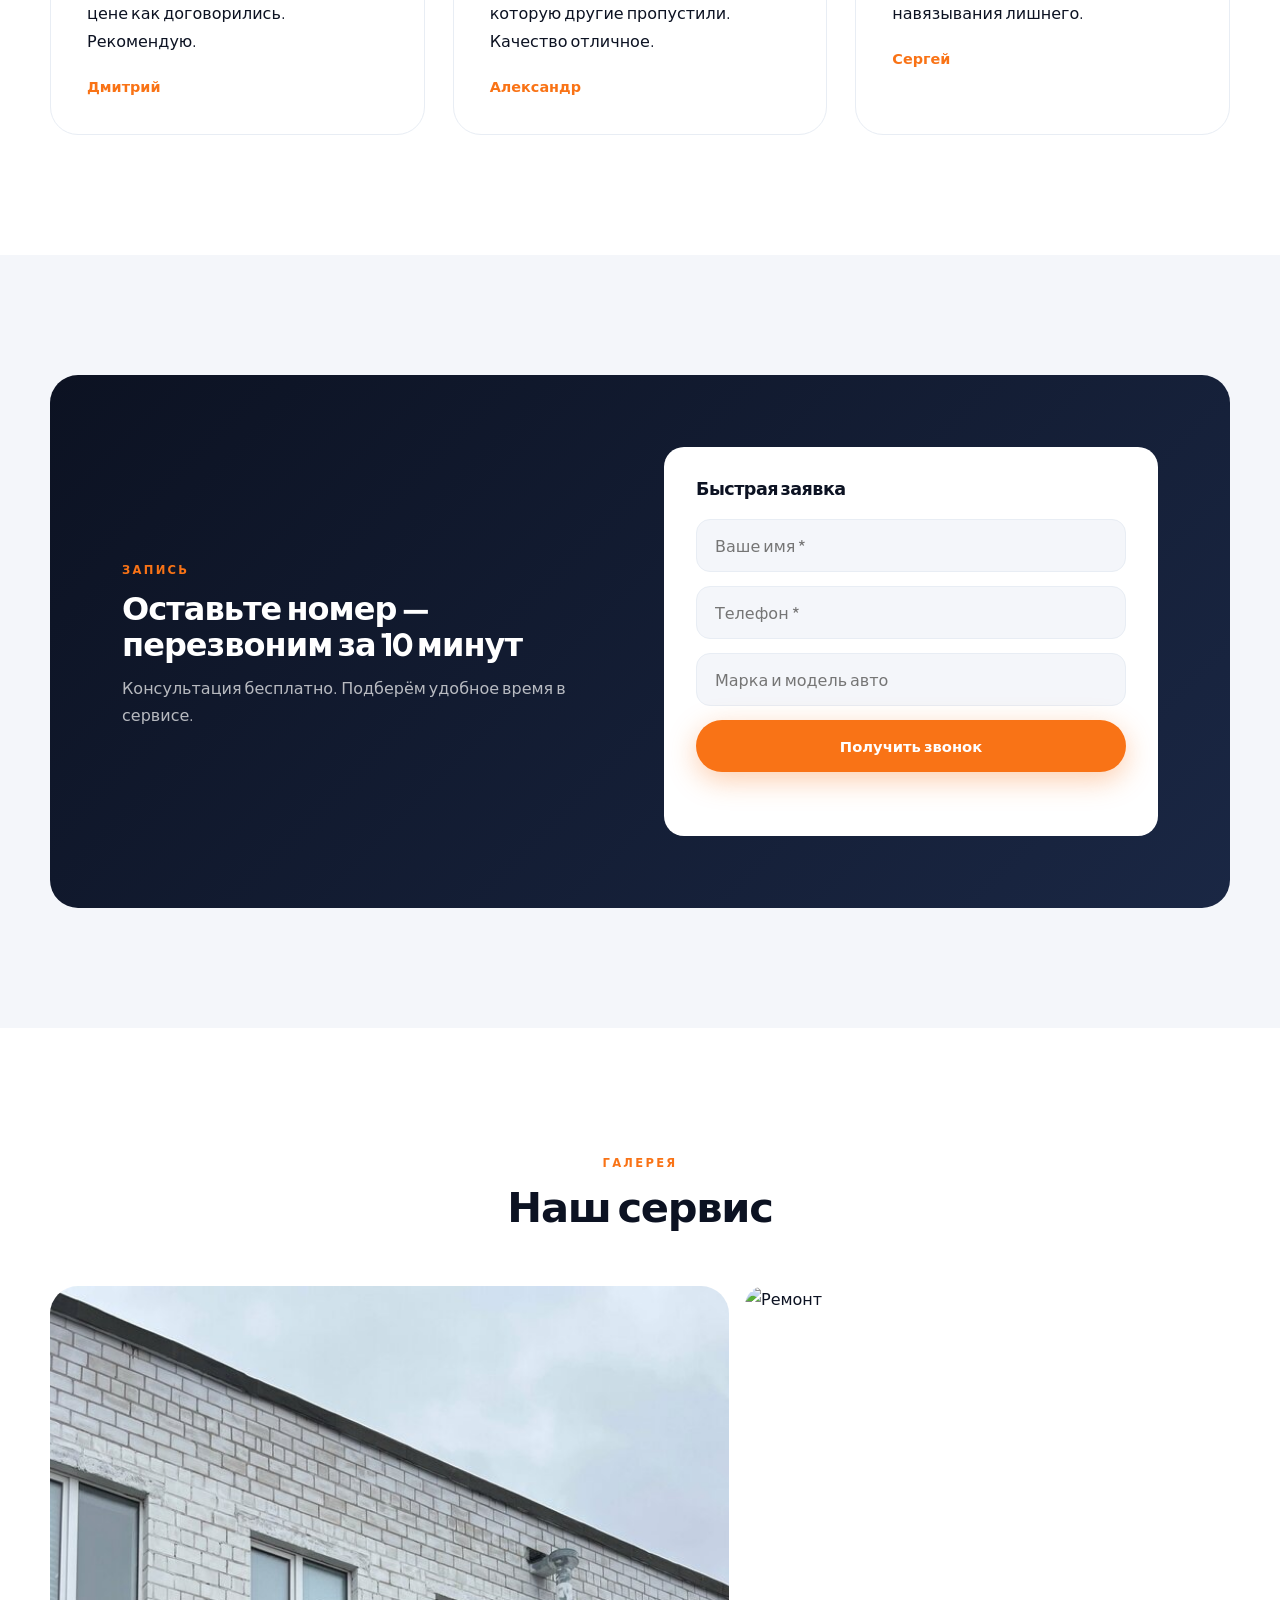
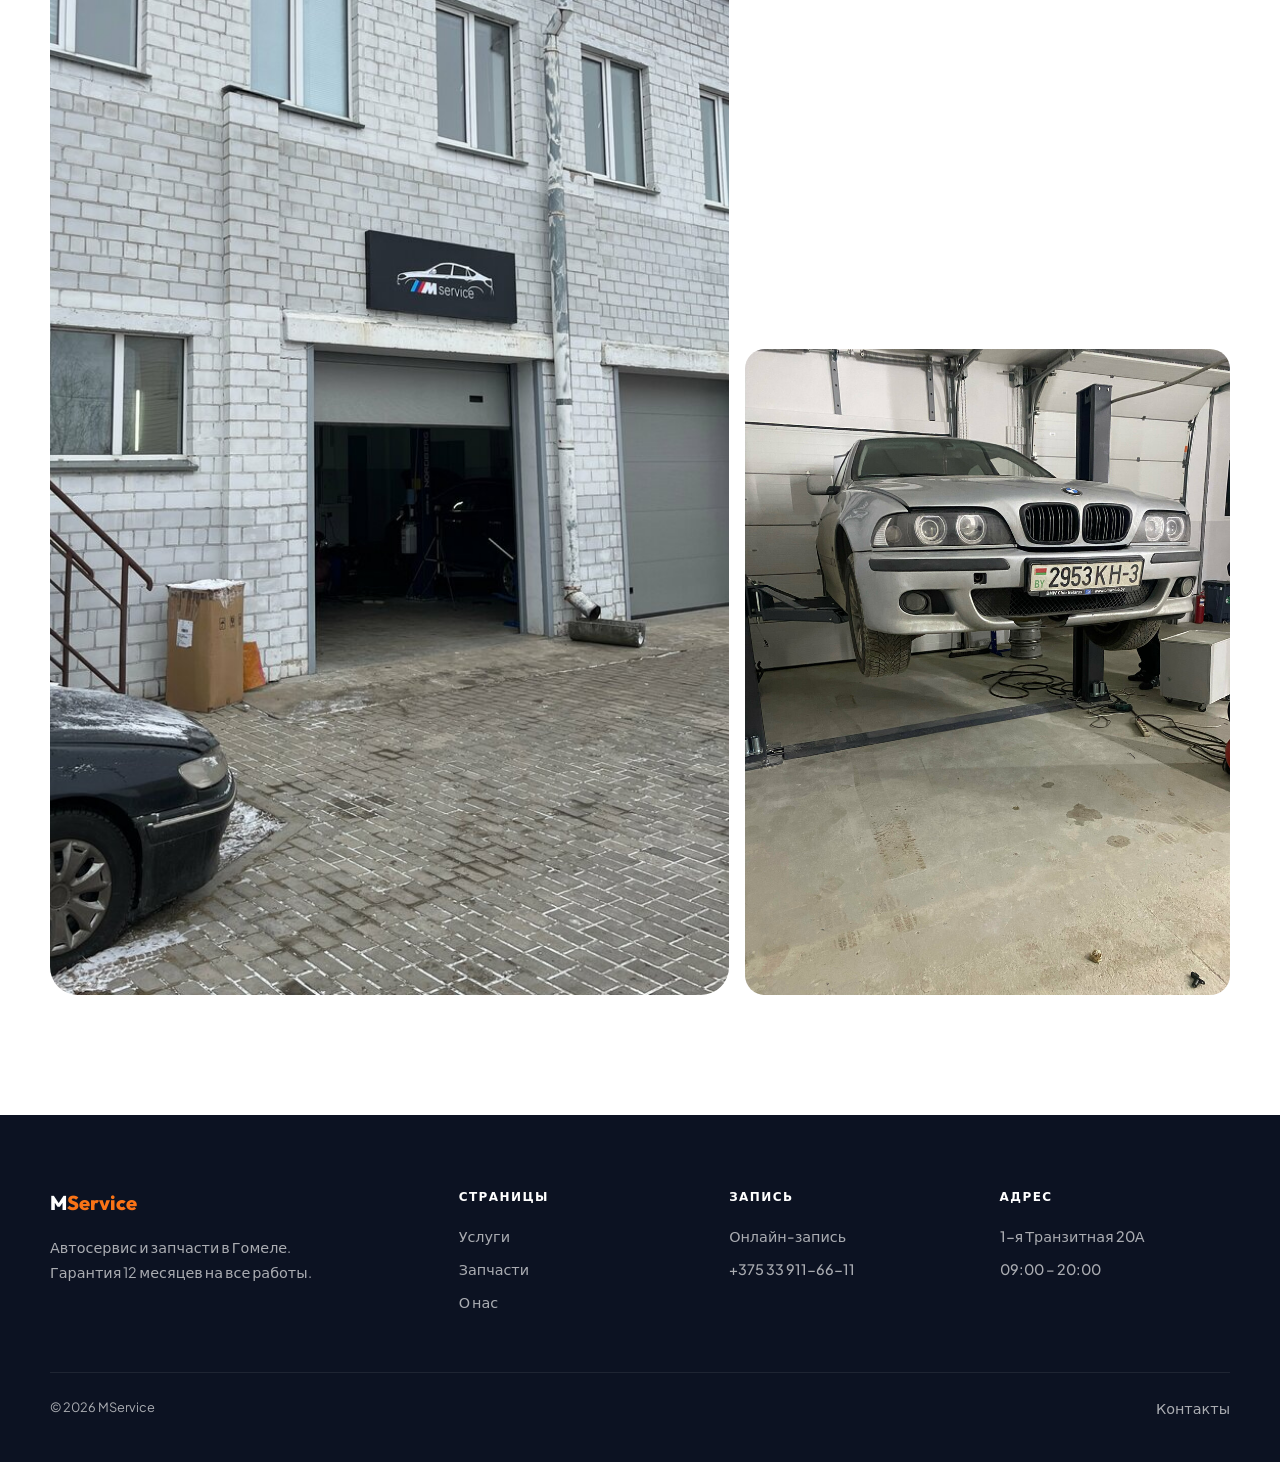
==== commit a263a1d4: "v13: airy premium redesign, no panels, cinematic hero" ====
--- a/index.html
+++ b/index.html
@@ -7,9 +7,9 @@
   <meta name="description" content="Ремонт авто в Гомеле. Диагностика, ДВС, подвеска, запчасти. Гарантия 12 мес." />
   <link rel="preconnect" href="https://fonts.googleapis.com" />
   <link rel="preconnect" href="https://fonts.gstatic.com" crossorigin />
-  <link rel="preload" as="image" href="./images/bmw-lift.jpg" />
-  <link href="https://fonts.googleapis.com/css2?family=Manrope:wght@400;600;700;800&family=Unbounded:wght@700;800;900&display=swap" rel="stylesheet" />
-  <link rel="stylesheet" href="./styles.css?v=12" />
+  <link rel="preload" as="image" href="https://images.unsplash.com/photo-1635990215241-4d2805d729bb?w=1920&q=85" />
+  <link href="https://fonts.googleapis.com/css2?family=Outfit:wght@500;600;700;800&family=Plus+Jakarta+Sans:wght@400;500;600;700&display=swap" rel="stylesheet" />
+  <link rel="stylesheet" href="./styles.css?v=13" />
 </head>
 <body data-page="home">
 <div id="ms-root">
@@ -46,69 +46,96 @@
 
   <main>
     <section class="hero hero-home">
-      <img class="hero-photo" src="./images/bmw-lift.jpg" alt="BMW на подъёмнике в MService" width="1280" height="1920" fetchpriority="high" />
-      <div class="hero-shade" aria-hidden="true"></div>
-      <div class="wrap">
-        <div class="hero-panel">
-          <span class="hero-badge">● Заявки принимаем сегодня</span>
-          <h1>Автосервис в Гомеле — <em>ремонт без сюрпризов</em></h1>
-          <p class="hero-lead">Диагностика, двигатель, подвеска и запчасти по VIN. Согласуем смету до начала работ.</p>
-          <div class="hero-btns">
+      <img class="hero-bg" src="https://images.unsplash.com/photo-1635990215241-4d2805d729bb?w=1920&q=85" alt="" width="1920" height="1280" fetchpriority="high" />
+      <div class="hero-overlay" aria-hidden="true"></div>
+      <div class="wrap">
+        <div class="hero-content">
+          <span class="hero-eyebrow">Гомель · 1-я Транзитная 20А</span>
+          <h1>Ремонт авто<span>без сюрпризов</span></h1>
+          <p class="hero-sub">Диагностика, двигатель, подвеска и запчасти по VIN. Согласуем смету до начала работ — никаких скрытых доплат.</p>
+          <div class="hero-actions">
             <a class="btn btn-primary btn-lg" href="./booking.html">Записаться на ремонт</a>
-            <a class="btn btn-ghost btn-lg" href="tel:+375339116611">+375 33 911-66-11</a>
-          </div>
-        </div>
-      </div>
-    </section>
-
-    <div class="wrap hero-float">
-      <div class="float-bar">
-        <div class="float-item"><strong>12</strong><span>мес гарантия</span></div>
-        <div class="float-item"><strong>1000+</strong><span>клиентов</span></div>
-        <div class="float-item"><strong>4+</strong><span>года работы</span></div>
-        <div class="float-item"><strong>10 мин</strong><span>перезвон</span></div>
-      </div>
-    </div>
+            <a class="btn btn-outline btn-lg" href="tel:+375339116611">+375 33 911-66-11</a>
+          </div>
+        </div>
+        <div class="hero-stats">
+          <div class="hero-stat"><strong>12 мес</strong><span>гарантия</span></div>
+          <div class="hero-stat"><strong>1000+</strong><span>клиентов</span></div>
+          <div class="hero-stat"><strong>4+</strong><span>года работы</span></div>
+          <div class="hero-stat"><strong>10 мин</strong><span>перезвон</span></div>
+        </div>
+      </div>
+    </section>
 
     <section class="sec sec-white">
       <div class="wrap">
-        <div class="sec-head center">
+        <div class="sec-head center reveal">
           <span class="sec-tag">Услуги</span>
           <h2>Что делаем в сервисе</h2>
-          <p>Реальные работы — с фото и прозрачными ценами</p>
+          <p>Прозрачные цены, современное оборудование и гарантия на каждую работу</p>
         </div>
         <div class="grid-3">
-          <article class="img-card">
-            <div class="img-card-pic"><img src="./images/diagnostic.jpg" alt="Диагностика" loading="lazy" /><span class="price-badge">от 30 BYN</span></div>
-            <div class="img-card-body"><h3>Диагностика</h3><p>Компьютерная проверка, точный план ремонта</p><div class="img-card-foot"><a class="btn btn-sm btn-primary" href="./booking.html">Запись</a><a class="btn btn-sm btn-dark" href="./services.html">Подробнее</a></div></div>
-          </article>
-          <article class="img-card">
-            <div class="img-card-pic"><img src="./images/engine.jpg" alt="Двигатель" loading="lazy" /><span class="price-badge">от 150 BYN</span></div>
-            <div class="img-card-body"><h3>Ремонт двигателя</h3><p>Текущий и капитальный ремонт ДВС</p><div class="img-card-foot"><a class="btn btn-sm btn-primary" href="./booking.html">Запись</a><a class="btn btn-sm btn-dark" href="./services.html">Подробнее</a></div></div>
-          </article>
-          <article class="img-card">
-            <div class="img-card-pic"><img src="./images/bmw-lift.jpg" alt="Подвеска" loading="lazy" /><span class="price-badge">от 50 BYN</span></div>
-            <div class="img-card-body"><h3>Ремонт подвески</h3><p>Стойки, рычаги, сайлентблоки, развал</p><div class="img-card-foot"><a class="btn btn-sm btn-primary" href="./booking.html">Запись</a><a class="btn btn-sm btn-dark" href="./services.html">Подробнее</a></div></div>
-          </article>
-        </div>
-      </div>
-    </section>
-
-    <section class="img-band" style="background-image:url('./images/facade.jpg')">
-      <div class="wrap img-band-inner">
+          <article class="svc-card reveal">
+            <div class="svc-card-pic">
+              <img src="https://images.unsplash.com/photo-1581094794329-cd5aa2aee6a8?w=800&q=80" alt="Диагностика" loading="lazy" />
+              <span class="price">от 30 BYN</span>
+            </div>
+            <div class="svc-card-body">
+              <h3>Диагностика</h3>
+              <p>Компьютерная проверка всех систем — точный план ремонта без лишних работ</p>
+              <div class="svc-card-foot">
+                <a class="btn btn-sm btn-primary" href="./booking.html">Запись</a>
+                <a class="btn btn-sm btn-ghost" href="./services.html">Подробнее</a>
+              </div>
+            </div>
+          </article>
+          <article class="svc-card reveal">
+            <div class="svc-card-pic">
+              <img src="https://images.unsplash.com/photo-1487754180451-c456f719a1fc?w=800&q=80" alt="Ремонт двигателя" loading="lazy" />
+              <span class="price">от 150 BYN</span>
+            </div>
+            <div class="svc-card-body">
+              <h3>Ремонт двигателя</h3>
+              <p>Текущий и капитальный ремонт ДВС любой сложности</p>
+              <div class="svc-card-foot">
+                <a class="btn btn-sm btn-primary" href="./booking.html">Запись</a>
+                <a class="btn btn-sm btn-ghost" href="./services.html">Подробнее</a>
+              </div>
+            </div>
+          </article>
+          <article class="svc-card reveal">
+            <div class="svc-card-pic">
+              <img src="https://images.unsplash.com/photo-1619642751034-765df43c7869?w=800&q=80" alt="Ремонт подвески" loading="lazy" />
+              <span class="price">от 50 BYN</span>
+            </div>
+            <div class="svc-card-body">
+              <h3>Ремонт подвески</h3>
+              <p>Стойки, рычаги, сайлентблоки, развал-схождение</p>
+              <div class="svc-card-foot">
+                <a class="btn btn-sm btn-primary" href="./booking.html">Запись</a>
+                <a class="btn btn-sm btn-ghost" href="./services.html">Подробнее</a>
+              </div>
+            </div>
+          </article>
+        </div>
+      </div>
+    </section>
+
+    <section class="cine-band" style="background-image:url('https://images.unsplash.com/photo-1492144534655-ae79c964c9d7?w=1920&q=80')">
+      <div class="wrap cine-band-inner">
         <h2>Не знаете, в чём проблема?</h2>
-        <p>Начните с диагностики — мастер найдёт причину и предложит оптимальный ремонт без лишних работ.</p>
-        <a class="btn btn-primary" href="./booking.html">Записаться на диагностику</a>
-      </div>
-    </section>
-
-    <section class="sec">
+        <p>Начните с диагностики — мастер найдёт причину и предложит оптимальный ремонт</p>
+        <a class="btn btn-primary btn-lg" href="./booking.html">Записаться на диагностику</a>
+      </div>
+    </section>
+
+    <section class="sec sec-soft">
       <div class="wrap split">
-        <div class="split-img" style="background-image:url('./images/parts.jpg')"></div>
-        <div class="split-text">
+        <div class="split-img reveal" style="background-image:url('https://images.unsplash.com/photo-1486262715619-67b85e0b08d3?w=1000&q=80')"></div>
+        <div class="split-text reveal">
           <span class="sec-tag">Запчасти</span>
           <h2>Подбор по VIN за 15 минут</h2>
-          <p>Оригинал или проверенный аналог — подберём и можем установить у нас в сервисе.</p>
+          <p>Оригинал или проверенный аналог — подберём и установим у нас в сервисе.</p>
           <ul class="check-list">
             <li><svg viewBox="0 0 24 24"><path d="M9 16.2 4.8 12l-1.4 1.4L9 19 21 7l-1.4-1.4L9 16.2z"/></svg>Масла, фильтры, ходовая</li>
             <li><svg viewBox="0 0 24 24"><path d="M9 16.2 4.8 12l-1.4 1.4L9 19 21 7l-1.4-1.4L9 16.2z"/></svg>Двигатель и электрика</li>
@@ -121,34 +148,65 @@
 
     <section class="sec sec-white">
       <div class="wrap">
-        <div class="sec-head center"><span class="sec-tag">Отзывы</span><h2>Клиенты о нас</h2></div>
+        <div class="sec-head center reveal">
+          <span class="sec-tag">Отзывы</span>
+          <h2>Клиенты о нас</h2>
+        </div>
         <div class="grid-3">
-          <article class="rev-card"><div class="rev-stars">★★★★★</div><p>Сделали двигатель в срок, всё по цене как договорились. Рекомендую.</p><div class="rev-name">Дмитрий</div></article>
-          <article class="rev-card"><div class="rev-stars">★★★★★</div><p>Нашли проблему подвески, которую другие пропустили. Качество отличное.</p><div class="rev-name">Александр</div></article>
-          <article class="rev-card"><div class="rev-stars">★★★★☆</div><p>Быстрое ТО, адекватные цены, без навязывания лишнего.</p><div class="rev-name">Сергей</div></article>
-        </div>
-      </div>
-    </section>
-
-    <section class="sec sec-dark">
-      <div class="wrap layout-2">
-        <div>
-          <span class="sec-tag">Запись</span>
-          <h2 style="color:#fff;margin-bottom:12px">Оставьте номер — перезвоним</h2>
-          <p style="color:rgba(255,255,255,0.7);margin-bottom:20px">Консультация бесплатно. Подберём время в сервисе.</p>
-          <form id="heroForm">
-            <div class="fld"><input id="heroName" type="text" placeholder="Имя *" required /></div>
-            <div class="fld"><input id="heroPhone" type="tel" placeholder="Телефон *" required /></div>
-            <div class="fld"><input id="heroCar" type="text" placeholder="Марка авто" /></div>
-            <button class="btn btn-primary" type="submit" style="width:100%">Получить звонок</button>
-            <div class="form-msg" id="heroFeedback"></div>
-          </form>
-        </div>
-        <div class="photo-row" style="height:340px">
-          <div class="photo-cell big"><img src="./images/facade.jpg" alt="Сервис" loading="lazy" /><div class="photo-cap"><strong>Наш бокс</strong></div></div>
-          <div class="photo-stack">
-            <div class="photo-cell"><img src="./images/engine.jpg" alt="Ремонт" loading="lazy" /></div>
-            <div class="photo-cell"><img src="./images/tools.jpg" alt="Диагностика" loading="lazy" /></div>
+          <article class="rev-card reveal">
+            <div class="rev-stars">★★★★★</div>
+            <p>Сделали двигатель в срок, всё по цене как договорились. Рекомендую.</p>
+            <div class="rev-name">Дмитрий</div>
+          </article>
+          <article class="rev-card reveal">
+            <div class="rev-stars">★★★★★</div>
+            <p>Нашли проблему подвески, которую другие пропустили. Качество отличное.</p>
+            <div class="rev-name">Александр</div>
+          </article>
+          <article class="rev-card reveal">
+            <div class="rev-stars">★★★★☆</div>
+            <p>Быстрое ТО, адекватные цены, без навязывания лишнего.</p>
+            <div class="rev-name">Сергей</div>
+          </article>
+        </div>
+      </div>
+    </section>
+
+    <section class="sec sec-soft">
+      <div class="wrap">
+        <div class="cta-sec reveal">
+          <div>
+            <span class="sec-tag" style="color:var(--accent)">Запись</span>
+            <h2>Оставьте номер — перезвоним за 10 минут</h2>
+            <p>Консультация бесплатно. Подберём удобное время в сервисе.</p>
+          </div>
+          <div class="cta-form">
+            <h3>Быстрая заявка</h3>
+            <form id="heroForm">
+              <div class="fld"><input id="heroName" type="text" placeholder="Ваше имя *" required /></div>
+              <div class="fld"><input id="heroPhone" type="tel" placeholder="Телефон *" required /></div>
+              <div class="fld"><input id="heroCar" type="text" placeholder="Марка и модель авто" /></div>
+              <button class="btn btn-primary" type="submit" style="width:100%">Получить звонок</button>
+              <div class="form-msg" id="heroFeedback"></div>
+            </form>
+          </div>
+        </div>
+      </div>
+    </section>
+
+    <section class="sec sec-white">
+      <div class="wrap">
+        <div class="sec-head center reveal">
+          <span class="sec-tag">Галерея</span>
+          <h2>Наш сервис</h2>
+        </div>
+        <div class="gallery reveal">
+          <div class="gallery-main">
+            <img src="./images/facade.jpg" alt="MService — фасад" loading="lazy" />
+          </div>
+          <div class="gallery-side">
+            <img src="https://images.unsplash.com/photo-1625047509248-ec889cbff17f?w=600&q=80" alt="Ремонт" loading="lazy" />
+            <img src="./images/bmw-lift.jpg" alt="BMW на подъёмнике" loading="lazy" />
           </div>
         </div>
       </div>
@@ -172,6 +230,6 @@
     <a href="tel:+375339116611"><svg viewBox="0 0 24 24"><path d="M6.6 10.8c1.4 2.8 3.4 4.9 6.2 6.2l2.1-2.1c.3-.3.7-.4 1-.2 1.1.4 2.3.6 3.5.6.6 0 1 .4 1 1V20c0 .6-.4 1-1 1C10.6 21 3 13.4 3 4c0-.6.4-1 1-1h3.5c.6 0 1 .4 1 1 0 1.2.2 2.4.6 3.5.1.3 0 .7-.2 1L6.6 10.8z"/></svg>Звонок</a>
   </nav>
 </div>
-<script src="./main.js?v=12"></script>
+<script src="./main.js?v=13"></script>
 </body>
 </html>
--- a/styles.css
+++ b/styles.css
@@ -1,24 +1,28 @@
-/* MService v12 — real photos + fixed layout */
-html, body { margin: 0; }
+/* MService v13 — Airy Premium */
+html, body { margin: 0; scroll-behavior: smooth; }
 #ms-root, #ms-root * { box-sizing: border-box; margin: 0; padding: 0; }
 
 #ms-root {
-  --white: #fff;
-  --ink: #12151c;
-  --muted: #5a6478;
-  --line: #e8ecf2;
-  --orange: #ff5722;
-  --orange-d: #e64a19;
-  --dark: #0d1117;
-  --radius: 16px;
-  --font-d: "Unbounded", system-ui, sans-serif;
-  --font-b: "Manrope", system-ui, sans-serif;
-  --wrap: min(1200px, calc(100% - 32px));
-  --hdr: 68px;
+  --bg: #f4f6fa;
+  --surface: #ffffff;
+  --ink: #0c1222;
+  --muted: #64748b;
+  --line: #e8edf4;
+  --accent: #f97316;
+  --accent-h: #ea580c;
+  --accent-soft: #fff7ed;
+  --dark: #0c1222;
+  --radius: 20px;
+  --radius-lg: 28px;
+  --font-d: "Outfit", system-ui, sans-serif;
+  --font-b: "Plus Jakarta Sans", system-ui, sans-serif;
+  --wrap: min(1180px, calc(100% - 48px));
+  --hdr: 76px;
+  --ease: cubic-bezier(0.22, 1, 0.36, 1);
   font-family: var(--font-b);
   color: var(--ink);
-  background: #f0f2f6;
-  line-height: 1.55;
+  background: var(--bg);
+  line-height: 1.6;
   overflow-x: hidden;
   -webkit-font-smoothing: antialiased;
 }
@@ -27,65 +31,77 @@
 #ms-root a { color: inherit; text-decoration: none; }
 #ms-root svg { width: 1.1em; height: 1.1em; fill: currentColor; flex-shrink: 0; }
 #ms-root .wrap { width: var(--wrap); margin-inline: auto; }
-#ms-root h1, #ms-root h2, #ms-root h3 { font-family: var(--font-d); font-weight: 800; letter-spacing: -0.03em; line-height: 1.12; }
+#ms-root h1, #ms-root h2, #ms-root h3 {
+  font-family: var(--font-d); font-weight: 700;
+  letter-spacing: -0.03em; line-height: 1.1;
+}
 
 /* Buttons */
 #ms-root .btn {
   display: inline-flex; align-items: center; justify-content: center; gap: 8px;
-  padding: 14px 26px; min-height: 48px; border-radius: 12px; border: none;
-  font-family: var(--font-b); font-weight: 700; font-size: 0.9rem; cursor: pointer; transition: 0.22s;
-}
-#ms-root .btn:active { transform: scale(0.98); }
-#ms-root .btn-primary { background: var(--orange); color: #fff; box-shadow: 0 6px 20px rgba(255,87,34,0.35); }
-#ms-root .btn-primary:hover { background: var(--orange-d); }
-#ms-root .btn-white { background: #fff; color: var(--ink); }
-#ms-root .btn-ghost { background: rgba(255,255,255,0.12); color: #fff; border: 1.5px solid rgba(255,255,255,0.45); backdrop-filter: blur(6px); }
-#ms-root .btn-ghost:hover { background: rgba(255,255,255,0.22); }
+  padding: 15px 28px; min-height: 52px; border-radius: 999px; border: none;
+  font-family: var(--font-b); font-weight: 700; font-size: 0.92rem;
+  cursor: pointer; transition: transform 0.2s var(--ease), box-shadow 0.2s, background 0.2s;
+}
+#ms-root .btn:active { transform: scale(0.97); }
+#ms-root .btn-primary {
+  background: var(--accent); color: #fff;
+  box-shadow: 0 8px 28px rgba(249,115,22,0.35);
+}
+#ms-root .btn-primary:hover { background: var(--accent-h); box-shadow: 0 12px 36px rgba(249,115,22,0.4); }
+#ms-root .btn-outline {
+  background: rgba(255,255,255,0.15); color: #fff;
+  border: 1.5px solid rgba(255,255,255,0.55);
+  backdrop-filter: blur(8px);
+}
+#ms-root .btn-outline:hover { background: rgba(255,255,255,0.28); }
+#ms-root .btn-ghost { background: var(--surface); color: var(--ink); border: 1.5px solid var(--line); }
+#ms-root .btn-ghost:hover { border-color: var(--accent); color: var(--accent); }
 #ms-root .btn-dark { background: var(--dark); color: #fff; }
-#ms-root .btn-sm { padding: 10px 18px; min-height: 40px; font-size: 0.82rem; }
-#ms-root .btn-lg { padding: 16px 30px; min-height: 52px; font-size: 0.95rem; }
+#ms-root .btn-sm { padding: 10px 20px; min-height: 42px; font-size: 0.82rem; }
+#ms-root .btn-lg { padding: 17px 34px; min-height: 56px; font-size: 1rem; }
 
 /* Header */
 #ms-root .site-header {
   position: fixed; top: 0; left: 0; right: 0; z-index: 200; height: var(--hdr);
-  transition: background 0.3s, box-shadow 0.3s, border 0.3s;
+  transition: background 0.35s var(--ease), box-shadow 0.35s;
 }
 #ms-root .site-header .head {
-  height: 100%; display: flex; align-items: center; justify-content: space-between; gap: 12px;
-}
-#ms-root .site-header.on-hero { background: transparent; border-bottom: 1px solid rgba(255,255,255,0.08); }
+  height: 100%; display: flex; align-items: center; justify-content: space-between; gap: 16px;
+}
+#ms-root .site-header.on-hero { background: linear-gradient(180deg, rgba(12,18,34,0.55) 0%, transparent 100%); }
 #ms-root .site-header.on-hero .logo-text, #ms-root .site-header.on-hero .head-phone { color: #fff; }
-#ms-root .site-header.on-hero .logo-tag { color: rgba(255,255,255,0.65); }
-#ms-root .site-header.on-hero .nav a { color: rgba(255,255,255,0.88); }
-#ms-root .site-header.on-hero .nav a.active, #ms-root .site-header.on-hero .nav a:hover { color: #fff; background: rgba(255,255,255,0.1); }
-#ms-root .site-header.on-hero .burger { border-color: rgba(255,255,255,0.35); background: rgba(255,255,255,0.08); }
+#ms-root .site-header.on-hero .logo-tag { color: rgba(255,255,255,0.6); }
+#ms-root .site-header.on-hero .nav a { color: rgba(255,255,255,0.85); }
+#ms-root .site-header.on-hero .nav a.active,
+#ms-root .site-header.on-hero .nav a:hover { color: #fff; background: rgba(255,255,255,0.12); }
+#ms-root .site-header.on-hero .burger { border-color: rgba(255,255,255,0.3); background: rgba(255,255,255,0.1); }
 #ms-root .site-header.on-hero .burger span { background: #fff; }
 #ms-root .site-header.scrolled {
-  background: rgba(255,255,255,0.97); backdrop-filter: blur(14px);
-  box-shadow: 0 4px 30px rgba(0,0,0,0.08); border-bottom: 1px solid var(--line);
+  background: rgba(255,255,255,0.92); backdrop-filter: blur(20px);
+  box-shadow: 0 1px 0 var(--line), 0 8px 32px rgba(12,18,34,0.06);
 }
 #ms-root .site-header.scrolled .logo-text, #ms-root .site-header.scrolled .head-phone { color: var(--ink); }
 #ms-root .site-header.scrolled .logo-tag { color: var(--muted); }
 #ms-root .site-header.scrolled .nav a { color: var(--muted); }
-#ms-root .site-header.scrolled .nav a.active { color: var(--orange); background: rgba(255,87,34,0.08); }
-#ms-root .site-header.scrolled .burger { border-color: var(--line); background: #fff; }
+#ms-root .site-header.scrolled .nav a.active { color: var(--accent); background: var(--accent-soft); }
+#ms-root .site-header.scrolled .burger { border-color: var(--line); background: var(--surface); }
 #ms-root .site-header.scrolled .burger span { background: var(--ink); }
 
-#ms-root .logo { display: flex; align-items: center; gap: 10px; z-index: 1; }
-#ms-root .logo-text { font-family: var(--font-d); font-size: 1.15rem; font-weight: 900; transition: color 0.3s; }
-#ms-root .logo-text span { color: var(--orange); }
-#ms-root .logo-tag { font-size: 0.58rem; font-weight: 800; text-transform: uppercase; letter-spacing: 0.1em; transition: color 0.3s; }
-#ms-root .nav { display: flex; gap: 2px; }
-#ms-root .nav a {
-  padding: 8px 12px; border-radius: 8px; font-size: 0.82rem; font-weight: 700; transition: 0.2s;
-}
-#ms-root .nav a:hover { background: rgba(0,0,0,0.04); }
-#ms-root .head-right { display: flex; align-items: center; gap: 10px; }
-#ms-root .head-phone { font-weight: 800; font-size: 0.84rem; white-space: nowrap; transition: color 0.3s; }
-#ms-root .head-phone:hover { color: var(--orange) !important; }
+#ms-root .logo { display: flex; align-items: center; gap: 10px; }
+#ms-root .logo-text { font-family: var(--font-d); font-size: 1.25rem; font-weight: 800; transition: color 0.3s; }
+#ms-root .logo-text span { color: var(--accent); }
+#ms-root .logo-tag { font-size: 0.6rem; font-weight: 700; text-transform: uppercase; letter-spacing: 0.14em; transition: color 0.3s; }
+#ms-root .nav { display: flex; gap: 4px; }
+#ms-root .nav a { padding: 9px 14px; border-radius: 999px; font-size: 0.84rem; font-weight: 600; transition: 0.2s; }
+#ms-root .head-right { display: flex; align-items: center; gap: 12px; }
+#ms-root .head-phone { font-weight: 700; font-size: 0.86rem; white-space: nowrap; transition: color 0.3s; }
+#ms-root .head-phone:hover { color: var(--accent) !important; }
+
 #ms-root .burger {
-  display: none; width: 44px; height: 44px; border-radius: 12px; border: 1.5px solid var(--line);
-  background: #fff; cursor: pointer; flex-direction: column; align-items: center; justify-content: center; gap: 5px;
+  display: none; width: 46px; height: 46px; border-radius: 14px; border: 1.5px solid var(--line);
+  background: var(--surface); cursor: pointer; flex-direction: column;
+  align-items: center; justify-content: center; gap: 5px;
 }
 #ms-root .burger span { width: 20px; height: 2px; background: var(--ink); border-radius: 2px; transition: 0.25s; }
 #ms-root .burger.open span:nth-child(1) { transform: translateY(7px) rotate(45deg); }
@@ -93,321 +109,397 @@
 #ms-root .burger.open span:nth-child(3) { transform: translateY(-7px) rotate(-45deg); }
 
 #ms-root .mobile-nav {
-  display: none; position: fixed; inset: 0; z-index: 199; background: rgba(13,17,23,0.55);
+  display: none; position: fixed; inset: 0; z-index: 199;
+  background: rgba(12,18,34,0.4); backdrop-filter: blur(4px);
   opacity: 0; pointer-events: none; transition: 0.3s;
 }
 #ms-root .mobile-nav.open { opacity: 1; pointer-events: auto; }
 #ms-root .mobile-nav-panel {
-  position: absolute; right: 0; top: 0; bottom: 0; width: min(300px, 88vw);
-  background: #fff; padding: calc(var(--hdr) + 20px) 24px 28px;
-  display: flex; flex-direction: column; gap: 4px;
-  transform: translateX(100%); transition: 0.35s cubic-bezier(0.22,1,0.36,1);
-  box-shadow: -8px 0 40px rgba(0,0,0,0.15);
+  position: absolute; right: 0; top: 0; bottom: 0; width: min(320px, 90vw);
+  background: var(--surface); padding: calc(var(--hdr) + 24px) 28px 32px;
+  display: flex; flex-direction: column; gap: 6px;
+  transform: translateX(100%); transition: 0.4s var(--ease);
+  box-shadow: -12px 0 48px rgba(12,18,34,0.12);
 }
 #ms-root .mobile-nav.open .mobile-nav-panel { transform: none; }
-#ms-root .mobile-nav a {
-  padding: 14px 16px; border-radius: 10px; font-weight: 800; font-size: 1rem;
-}
-#ms-root .mobile-nav a.active { background: rgba(255,87,34,0.1); color: var(--orange); }
-#ms-root .mobile-nav .btn { width: 100%; margin-top: 12px; }
-
-/* HERO */
+#ms-root .mobile-nav a { padding: 14px 18px; border-radius: 14px; font-weight: 700; font-size: 1.02rem; }
+#ms-root .mobile-nav a.active { background: var(--accent-soft); color: var(--accent); }
+#ms-root .mobile-nav .btn { width: 100%; margin-top: 16px; }
+
+/* ═══ HERO — без плашек ═══ */
 #ms-root .hero {
   position: relative; overflow: hidden;
-  display: flex; align-items: center;
-  background-size: cover; background-position: center; background-repeat: no-repeat;
-}
-#ms-root .hero-photo {
+  display: flex; flex-direction: column; justify-content: flex-end;
+}
+#ms-root .hero-bg {
   position: absolute; inset: 0; width: 100%; height: 100%;
-  object-fit: cover; object-position: center;
-  z-index: 0;
-}
-#ms-root .hero-shade {
+  object-fit: cover; object-position: center 40%; z-index: 0;
+}
+#ms-root .hero-overlay {
   position: absolute; inset: 0; z-index: 1; pointer-events: none;
   background:
-    linear-gradient(90deg, rgba(8,10,16,0.92) 0%, rgba(8,10,16,0.55) 50%, rgba(8,10,16,0.3) 100%),
-    linear-gradient(180deg, rgba(8,10,16,0.45) 0%, transparent 40%, rgba(8,10,16,0.5) 100%);
-}
-#ms-root .hero .wrap {
-  position: relative; z-index: 2; width: var(--wrap);
-}
-#ms-root .hero-panel {
-  width: 100%; max-width: 540px;
-  padding: clamp(24px, 4vw, 36px);
-  background: rgba(10, 12, 18, 0.88);
-  backdrop-filter: blur(12px); -webkit-backdrop-filter: blur(12px);
-  border: 1px solid rgba(255,255,255,0.12);
-  border-radius: 16px;
-  box-shadow: 0 16px 48px rgba(0,0,0,0.4);
+    linear-gradient(180deg, rgba(12,18,34,0.25) 0%, rgba(12,18,34,0.05) 35%, rgba(12,18,34,0.75) 100%),
+    linear-gradient(90deg, rgba(12,18,34,0.5) 0%, transparent 55%);
+}
+#ms-root .hero-content {
+  position: relative; z-index: 2;
+  padding: calc(var(--hdr) + 48px) 0 48px;
+  max-width: 640px;
+}
+#ms-root .hero-eyebrow {
+  display: inline-block; margin-bottom: 20px;
+  font-size: 0.72rem; font-weight: 700; letter-spacing: 0.18em;
+  text-transform: uppercase; color: rgba(255,255,255,0.75);
 }
 #ms-root .hero h1 {
-  font-size: clamp(1.6rem, 4.5vw, 2.8rem); color: #fff; margin-bottom: 12px;
-  line-height: 1.15;
-}
-#ms-root .hero h1 em { font-style: normal; color: #ff8a50; }
-#ms-root .hero-lead {
-  color: rgba(255,255,255,0.9); font-size: clamp(0.9rem, 2vw, 1rem);
-  margin-bottom: 20px; line-height: 1.65; font-weight: 500;
-}
-#ms-root .hero-btns { display: flex; flex-wrap: wrap; gap: 10px; }
-#ms-root .hero-badge {
-  display: inline-flex; align-items: center; gap: 6px; padding: 7px 12px; margin-bottom: 14px;
-  background: var(--orange); color: #fff; border-radius: 999px;
-  font-size: 0.68rem; font-weight: 800; text-transform: uppercase; letter-spacing: 0.04em;
-}
-#ms-root .hero-home {
-  min-height: max(520px, 82svh);
-  padding: calc(var(--hdr) + 32px) 0 96px;
-}
-#ms-root .hero-home .hero-photo { object-position: center 30%; }
-#ms-root .hero-page {
-  min-height: max(320px, 48svh);
-  padding: calc(var(--hdr) + 28px) 0 48px;
-  align-items: flex-end;
-}
-#ms-root .hero-page .hero-panel { max-width: 500px; padding: 22px 26px; }
-#ms-root .hero-page h1 { font-size: clamp(1.5rem, 4vw, 2.2rem); }
-#ms-root .breadcrumb { font-size: 0.76rem; font-weight: 700; color: rgba(255,255,255,0.55); margin-bottom: 10px; }
-#ms-root .breadcrumb a { color: rgba(255,255,255,0.7); }
+  font-size: clamp(2.4rem, 6.5vw, 4.2rem); color: #fff;
+  margin-bottom: 20px; font-weight: 800; line-height: 1.05;
+}
+#ms-root .hero h1 span { color: var(--accent); display: block; }
+#ms-root .hero h1 em { font-style: normal; color: var(--accent); }
+#ms-root .hero-sub {
+  font-size: clamp(1rem, 2.2vw, 1.15rem); color: rgba(255,255,255,0.88);
+  margin-bottom: 32px; line-height: 1.7; font-weight: 500; max-width: 480px;
+}
+#ms-root .hero-actions { display: flex; flex-wrap: wrap; gap: 12px; }
+#ms-root .hero-home { min-height: max(640px, 92svh); }
+
+#ms-root .hero-stats {
+  position: relative; z-index: 2;
+  display: flex; flex-wrap: wrap; gap: 32px;
+  padding: 28px 0 40px;
+  border-top: 1px solid rgba(255,255,255,0.15);
+  margin-top: 8px;
+}
+#ms-root .hero-stat strong {
+  display: block; font-family: var(--font-d); font-size: 1.6rem;
+  color: #fff; font-weight: 800; line-height: 1;
+}
+#ms-root .hero-stat span {
+  font-size: 0.75rem; color: rgba(255,255,255,0.6);
+  font-weight: 600; text-transform: uppercase; letter-spacing: 0.08em;
+}
+
+/* Subpage hero */
+#ms-root .hero-page { min-height: max(380px, 52svh); }
+#ms-root .hero-page .hero-content { max-width: 560px; padding-bottom: 56px; }
+#ms-root .hero-page h1 { font-size: clamp(2rem, 5vw, 3rem); }
+#ms-root .breadcrumb {
+  font-size: 0.78rem; font-weight: 600; color: rgba(255,255,255,0.5); margin-bottom: 16px;
+}
+#ms-root .breadcrumb a { color: rgba(255,255,255,0.75); }
 #ms-root .breadcrumb a:hover { color: #fff; }
-
-/* Floating stats */
-#ms-root .hero-float {
-  position: relative; z-index: 3; margin-top: -56px; margin-bottom: 56px;
-}
-#ms-root .float-bar {
-  display: grid; grid-template-columns: repeat(4, 1fr); gap: 0;
-  background: #fff; border-radius: var(--radius); overflow: hidden;
-  box-shadow: 0 20px 60px rgba(0,0,0,0.12);
-}
-#ms-root .float-item {
-  padding: 22px 16px; text-align: center; border-right: 1px solid var(--line);
-}
-#ms-root .float-item:last-child { border-right: 0; }
-#ms-root .float-item strong { display: block; font-family: var(--font-d); font-size: 1.35rem; color: var(--orange); }
-#ms-root .float-item span { font-size: 0.72rem; color: var(--muted); font-weight: 700; text-transform: uppercase; letter-spacing: 0.05em; }
 
 /* Sections */
 #ms-root main { padding-top: 0; }
-#ms-root .sec { padding: clamp(48px, 8vw, 88px) 0; }
-#ms-root .sec-white { background: #fff; }
-#ms-root .sec-dark { background: var(--dark); color: #fff; }
-#ms-root .sec-head { margin-bottom: 40px; }
+#ms-root .sec { padding: clamp(72px, 10vw, 120px) 0; }
+#ms-root .sec-white { background: var(--surface); }
+#ms-root .sec-soft { background: var(--bg); }
+#ms-root .sec-head { margin-bottom: 56px; }
 #ms-root .sec-head.center { text-align: center; }
 #ms-root .sec-head.center p { margin-inline: auto; }
-#ms-root .sec-tag { font-size: 0.7rem; font-weight: 800; text-transform: uppercase; letter-spacing: 0.16em; color: var(--orange); margin-bottom: 8px; }
-#ms-root .sec-head h2 { font-size: clamp(1.5rem, 3.5vw, 2.2rem); margin-bottom: 10px; }
-#ms-root .sec-head p { color: var(--muted); max-width: 520px; font-size: 0.95rem; }
-#ms-root .sec-dark .sec-head p { color: rgba(255,255,255,0.65); }
-#ms-root .sec-dark .sec-head h2 { color: #fff; }
-
-/* Image cards */
-#ms-root .grid-3 { display: grid; grid-template-columns: repeat(3, 1fr); gap: 20px; }
-#ms-root .grid-2 { display: grid; grid-template-columns: repeat(2, 1fr); gap: 20px; }
-#ms-root .grid-4 { display: grid; grid-template-columns: repeat(4, 1fr); gap: 16px; }
-
+#ms-root .sec-tag {
+  display: inline-block; margin-bottom: 12px;
+  font-size: 0.72rem; font-weight: 700; text-transform: uppercase;
+  letter-spacing: 0.2em; color: var(--accent);
+}
+#ms-root .sec-head h2 { font-size: clamp(1.8rem, 4vw, 2.6rem); margin-bottom: 14px; font-weight: 800; }
+#ms-root .sec-head p { color: var(--muted); max-width: 520px; font-size: 1.05rem; line-height: 1.7; }
+
+/* Service cards */
+#ms-root .grid-3 { display: grid; grid-template-columns: repeat(3, 1fr); gap: 28px; }
+#ms-root .grid-2 { display: grid; grid-template-columns: repeat(2, 1fr); gap: 28px; }
+#ms-root .grid-4 { display: grid; grid-template-columns: repeat(4, 1fr); gap: 20px; }
+
+#ms-root .svc-card {
+  background: var(--surface); border-radius: var(--radius-lg); overflow: hidden;
+  border: 1px solid var(--line);
+  transition: transform 0.35s var(--ease), box-shadow 0.35s;
+}
+#ms-root .svc-card:hover {
+  transform: translateY(-6px);
+  box-shadow: 0 24px 56px rgba(12,18,34,0.1);
+}
+#ms-root .svc-card-pic { position: relative; height: 220px; overflow: hidden; }
+#ms-root .svc-card-pic img { width: 100%; height: 100%; object-fit: cover; transition: transform 0.6s var(--ease); }
+#ms-root .svc-card:hover .svc-card-pic img { transform: scale(1.05); }
+#ms-root .svc-card-pic .price {
+  position: absolute; top: 16px; right: 16px;
+  padding: 6px 14px; background: var(--surface); border-radius: 999px;
+  font-family: var(--font-d); font-size: 0.78rem; font-weight: 700; color: var(--accent);
+  box-shadow: 0 4px 16px rgba(12,18,34,0.1);
+}
+#ms-root .svc-card-body { padding: 28px; }
+#ms-root .svc-card-body h3 { font-size: 1.15rem; margin-bottom: 10px; }
+#ms-root .svc-card-body p { font-size: 0.92rem; color: var(--muted); margin-bottom: 20px; line-height: 1.65; }
+#ms-root .svc-card-foot { display: flex; gap: 10px; flex-wrap: wrap; }
+
+/* Legacy img-card */
 #ms-root .img-card {
-  border-radius: var(--radius); overflow: hidden; background: #fff;
-  box-shadow: 0 8px 32px rgba(0,0,0,0.08); transition: transform 0.25s;
-}
-#ms-root .img-card:hover { transform: translateY(-4px); }
-#ms-root .img-card-pic { position: relative; height: 200px; overflow: hidden; }
-#ms-root .img-card-pic img { width: 100%; height: 100%; object-fit: cover; transition: transform 0.5s; }
-#ms-root .img-card:hover .img-card-pic img { transform: scale(1.06); }
+  background: var(--surface); border-radius: var(--radius-lg); overflow: hidden;
+  border: 1px solid var(--line); transition: transform 0.35s var(--ease), box-shadow 0.35s;
+}
+#ms-root .img-card:hover { transform: translateY(-6px); box-shadow: 0 24px 56px rgba(12,18,34,0.1); }
+#ms-root .img-card-pic { position: relative; height: 220px; overflow: hidden; }
+#ms-root .img-card-pic img { width: 100%; height: 100%; object-fit: cover; transition: transform 0.6s var(--ease); }
+#ms-root .img-card:hover .img-card-pic img { transform: scale(1.05); }
 #ms-root .img-card-pic .price-badge {
-  position: absolute; bottom: 12px; left: 12px; padding: 6px 12px;
-  background: var(--orange); color: #fff; border-radius: 8px;
-  font-family: var(--font-d); font-size: 0.78rem; font-weight: 800;
-}
-#ms-root .img-card-body { padding: 20px; }
-#ms-root .img-card-body h3 { font-size: 1rem; margin-bottom: 8px; }
-#ms-root .img-card-body p { font-size: 0.86rem; color: var(--muted); margin-bottom: 16px; line-height: 1.55; }
-#ms-root .img-card-foot { display: flex; flex-wrap: wrap; gap: 8px; align-items: center; }
-#ms-root .img-card-body .btn { margin-top: 4px; }
-
-/* Full-width image band */
+  position: absolute; top: 16px; right: 16px;
+  padding: 6px 14px; background: var(--surface); border-radius: 999px;
+  font-family: var(--font-d); font-size: 0.78rem; font-weight: 700; color: var(--accent);
+  box-shadow: 0 4px 16px rgba(12,18,34,0.1);
+}
+#ms-root .img-card-body { padding: 28px; }
+#ms-root .img-card-body h3 { font-size: 1.15rem; margin-bottom: 10px; }
+#ms-root .img-card-body p { font-size: 0.92rem; color: var(--muted); margin-bottom: 20px; line-height: 1.65; }
+#ms-root .img-card-foot { display: flex; gap: 10px; flex-wrap: wrap; }
+
+/* Cinematic band */
+#ms-root .cine-band {
+  position: relative; min-height: 480px; background-size: cover; background-position: center;
+  display: flex; align-items: center; justify-content: center; text-align: center;
+}
+#ms-root .cine-band::before {
+  content: ""; position: absolute; inset: 0;
+  background: rgba(12,18,34,0.55);
+}
+#ms-root .cine-band-inner {
+  position: relative; z-index: 1; padding: 80px 24px; max-width: 600px;
+  margin-inline: auto; text-align: center;
+}
+#ms-root .cine-band h2 { color: #fff; font-size: clamp(1.8rem, 4.5vw, 2.8rem); margin-bottom: 16px; }
+#ms-root .cine-band p { color: rgba(255,255,255,0.85); margin-bottom: 32px; font-size: 1.05rem; line-height: 1.7; }
+
 #ms-root .img-band {
-  position: relative; min-height: 380px; background-size: cover; background-position: center;
+  position: relative; min-height: 480px; background-size: cover; background-position: center;
   display: flex; align-items: center;
 }
 #ms-root .img-band::before {
   content: ""; position: absolute; inset: 0;
-  background: linear-gradient(90deg, rgba(13,17,23,0.88) 0%, rgba(13,17,23,0.45) 100%);
-}
-#ms-root .img-band-inner { position: relative; z-index: 1; padding: 60px 0; max-width: 520px; }
-#ms-root .img-band h2 { color: #fff; font-size: clamp(1.5rem, 4vw, 2.2rem); margin-bottom: 12px; }
-#ms-root .img-band p { color: rgba(255,255,255,0.82); margin-bottom: 24px; font-size: 0.95rem; line-height: 1.65; }
-
-/* Split block image + text */
-#ms-root .split { display: grid; grid-template-columns: 1fr 1fr; gap: 0; border-radius: var(--radius); overflow: hidden; box-shadow: 0 12px 48px rgba(0,0,0,0.1); }
-#ms-root .split-img { min-height: 360px; background-size: cover; background-position: center; }
-#ms-root .split-text { padding: clamp(32px, 5vw, 48px); background: #fff; display: flex; flex-direction: column; justify-content: center; }
-#ms-root .split-text h2 { font-size: clamp(1.3rem, 3vw, 1.8rem); margin-bottom: 14px; }
-#ms-root .split-text p { color: var(--muted); margin-bottom: 12px; line-height: 1.7; font-size: 0.92rem; }
-#ms-root .check-list { list-style: none; margin: 16px 0 24px; display: grid; gap: 10px; }
-#ms-root .check-list li { display: flex; gap: 10px; align-items: center; font-weight: 700; font-size: 0.88rem; }
-#ms-root .check-list svg { color: var(--orange); flex-shrink: 0; }
-
-/* Gallery row */
-#ms-root .photo-row { display: grid; grid-template-columns: 1.5fr 1fr; gap: 12px; min-height: 300px; }
-#ms-root .photo-cell { border-radius: var(--radius); overflow: hidden; position: relative; }
-#ms-root .photo-cell img { width: 100%; height: 100%; object-fit: cover; }
-#ms-root .photo-cell.big { grid-row: span 1; }
-#ms-root .photo-stack { display: grid; grid-template-rows: 1fr 1fr; gap: 12px; }
+  background: linear-gradient(90deg, rgba(12,18,34,0.7) 0%, rgba(12,18,34,0.35) 100%);
+}
+#ms-root .img-band-inner { position: relative; z-index: 1; padding: 80px 0; max-width: 520px; }
+#ms-root .img-band h2 { color: #fff; font-size: clamp(1.8rem, 4vw, 2.4rem); margin-bottom: 14px; }
+#ms-root .img-band p { color: rgba(255,255,255,0.85); margin-bottom: 28px; font-size: 1.02rem; line-height: 1.7; }
+
+/* Split */
+#ms-root .split {
+  display: grid; grid-template-columns: 1.1fr 1fr; gap: 64px; align-items: center;
+}
+#ms-root .split-img {
+  border-radius: var(--radius-lg); min-height: 420px;
+  background-size: cover; background-position: center;
+  box-shadow: 0 24px 64px rgba(12,18,34,0.12);
+}
+#ms-root .split-text h2 { font-size: clamp(1.6rem, 3.5vw, 2.2rem); margin-bottom: 18px; }
+#ms-root .split-text p { color: var(--muted); margin-bottom: 14px; line-height: 1.75; font-size: 1rem; }
+#ms-root .check-list { list-style: none; margin: 24px 0 32px; display: grid; gap: 14px; }
+#ms-root .check-list li {
+  display: flex; gap: 12px; align-items: center;
+  font-weight: 600; font-size: 0.95rem;
+}
+#ms-root .check-list svg { color: var(--accent); width: 1.2em; height: 1.2em; }
+
+/* Reviews */
+#ms-root .rev-card {
+  padding: 36px; background: var(--surface); border-radius: var(--radius-lg);
+  border: 1px solid var(--line); height: 100%;
+  transition: box-shadow 0.3s;
+}
+#ms-root .rev-card:hover { box-shadow: 0 16px 48px rgba(12,18,34,0.08); }
+#ms-root .rev-stars { color: #fbbf24; margin-bottom: 16px; letter-spacing: 3px; font-size: 0.9rem; }
+#ms-root .rev-card p { font-size: 1rem; line-height: 1.75; margin-bottom: 20px; color: var(--ink); }
+#ms-root .rev-name { font-weight: 700; color: var(--accent); font-size: 0.9rem; }
+
+/* CTA section */
+#ms-root .cta-sec {
+  background: linear-gradient(135deg, #0c1222 0%, #1a2744 100%);
+  color: #fff; border-radius: var(--radius-lg);
+  padding: clamp(48px, 6vw, 72px);
+  display: grid; grid-template-columns: 1fr 1fr; gap: 48px; align-items: center;
+}
+#ms-root .cta-sec h2 { color: #fff; font-size: clamp(1.6rem, 3vw, 2rem); margin-bottom: 12px; }
+#ms-root .cta-sec p { color: rgba(255,255,255,0.7); margin-bottom: 0; line-height: 1.7; }
+#ms-root .cta-form {
+  background: var(--surface); border-radius: var(--radius);
+  padding: 32px; color: var(--ink);
+}
+#ms-root .cta-form h3 { font-size: 1.1rem; margin-bottom: 20px; color: var(--ink); }
+
+#ms-root .sec-dark { background: transparent; }
+#ms-root .layout-2 { display: grid; grid-template-columns: 1fr 1fr; gap: 48px; align-items: center; }
+
+/* Gallery */
+#ms-root .gallery {
+  display: grid; grid-template-columns: 1.4fr 1fr; gap: 16px; min-height: 360px;
+}
+#ms-root .gallery-main { border-radius: var(--radius-lg); overflow: hidden; position: relative; }
+#ms-root .gallery-main img { width: 100%; height: 100%; object-fit: cover; min-height: 360px; }
+#ms-root .gallery-side { display: grid; grid-template-rows: 1fr 1fr; gap: 16px; }
+#ms-root .gallery-side img { width: 100%; height: 100%; object-fit: cover; border-radius: var(--radius); min-height: 0; }
+#ms-root .photo-row { display: grid; grid-template-columns: 1.4fr 1fr; gap: 16px; min-height: 360px; }
+#ms-root .photo-cell { border-radius: var(--radius-lg); overflow: hidden; position: relative; }
+#ms-root .photo-cell img { width: 100%; height: 100%; object-fit: cover; min-height: 170px; }
+#ms-root .photo-stack { display: grid; grid-template-rows: 1fr 1fr; gap: 16px; }
 #ms-root .photo-cap {
-  position: absolute; bottom: 0; left: 0; right: 0; padding: 16px;
-  background: linear-gradient(transparent, rgba(0,0,0,0.75)); color: #fff;
-}
-#ms-root .photo-cap strong { display: block; font-size: 0.9rem; }
+  position: absolute; bottom: 0; left: 0; right: 0; padding: 20px;
+  background: linear-gradient(transparent, rgba(12,18,34,0.7)); color: #fff;
+}
+#ms-root .photo-cap strong { font-size: 0.95rem; font-weight: 700; }
 
 /* Forms */
 #ms-root .form-panel {
-  background: #fff; border-radius: var(--radius); padding: clamp(24px, 4vw, 36px);
-  box-shadow: 0 16px 48px rgba(0,0,0,0.1);
-}
-#ms-root .form-tabs { display: grid; grid-template-columns: repeat(3, 1fr); gap: 8px; margin-bottom: 16px; }
+  background: var(--surface); border-radius: var(--radius-lg); padding: clamp(32px, 4vw, 44px);
+  border: 1px solid var(--line);
+  box-shadow: 0 16px 48px rgba(12,18,34,0.06);
+}
+#ms-root .form-tabs { display: grid; grid-template-columns: repeat(3, 1fr); gap: 8px; margin-bottom: 20px; }
 #ms-root .form-tab {
-  padding: 11px 8px; border-radius: 10px; border: 1.5px solid var(--line); background: #f8f9fc;
-  font-family: var(--font-b); font-weight: 700; font-size: 0.78rem; cursor: pointer; color: var(--muted);
-}
-#ms-root .form-tab.on { border-color: var(--orange); color: var(--orange); background: rgba(255,87,34,0.06); }
-#ms-root .fld { margin-bottom: 12px; }
+  padding: 12px 10px; border-radius: 12px; border: 1.5px solid var(--line);
+  background: var(--bg); font-family: var(--font-b); font-weight: 700;
+  font-size: 0.8rem; cursor: pointer; color: var(--muted); transition: 0.2s;
+}
+#ms-root .form-tab.on { border-color: var(--accent); color: var(--accent); background: var(--accent-soft); }
+#ms-root .fld { margin-bottom: 14px; }
 #ms-root input, #ms-root textarea {
-  width: 100%; padding: 14px 16px; border-radius: 11px; border: 1.5px solid var(--line);
-  font-family: var(--font-b); font-size: 16px; min-height: 48px; background: #fff; color: var(--ink);
-}
-#ms-root textarea { min-height: 110px; resize: vertical; }
-#ms-root input:focus, #ms-root textarea:focus { outline: none; border-color: var(--orange); box-shadow: 0 0 0 3px rgba(255,87,34,0.12); }
-#ms-root .form-msg { margin-top: 12px; text-align: center; font-size: 0.85rem; font-weight: 700; min-height: 1.3em; }
-#ms-root .form-note { font-size: 0.74rem; color: var(--muted); text-align: center; margin-top: 10px; }
+  width: 100%; padding: 15px 18px; border-radius: 14px; border: 1.5px solid var(--line);
+  font-family: var(--font-b); font-size: 16px; min-height: 52px;
+  background: var(--bg); color: var(--ink); transition: border 0.2s, box-shadow 0.2s;
+}
+#ms-root textarea { min-height: 120px; resize: vertical; }
+#ms-root input:focus, #ms-root textarea:focus {
+  outline: none; border-color: var(--accent); background: var(--surface);
+  box-shadow: 0 0 0 4px rgba(249,115,22,0.1);
+}
+#ms-root .form-msg { margin-top: 14px; text-align: center; font-size: 0.88rem; font-weight: 600; min-height: 1.3em; }
+#ms-root .form-note { font-size: 0.78rem; color: var(--muted); text-align: center; margin-top: 12px; }
 
 /* Price table */
-#ms-root .price-tbl { background: #fff; border-radius: var(--radius); overflow: hidden; box-shadow: var(--shadow, 0 8px 32px rgba(0,0,0,0.08)); }
+#ms-root .price-tbl {
+  background: var(--surface); border-radius: var(--radius-lg); overflow: hidden;
+  border: 1px solid var(--line);
+}
 #ms-root .price-tbl .row {
-  display: grid; grid-template-columns: 1fr 110px 100px; gap: 12px; align-items: center;
-  padding: 16px 20px; border-bottom: 1px solid var(--line); font-weight: 600; font-size: 0.9rem;
+  display: grid; grid-template-columns: 1fr 120px 110px; gap: 16px; align-items: center;
+  padding: 18px 28px; border-bottom: 1px solid var(--line); font-weight: 600; font-size: 0.95rem;
 }
 #ms-root .price-tbl .row:last-child { border: 0; }
-#ms-root .price-tbl .row.head { background: #f8f9fc; font-size: 0.7rem; text-transform: uppercase; letter-spacing: 0.08em; color: var(--muted); }
-#ms-root .price-tbl .val { font-family: var(--font-d); color: var(--orange); text-align: center; }
-
-/* Review */
-#ms-root .rev-card {
-  padding: 28px; background: #fff; border-radius: var(--radius);
-  box-shadow: 0 8px 28px rgba(0,0,0,0.06); height: 100%;
-}
-#ms-root .rev-stars { color: #f59e0b; margin-bottom: 12px; letter-spacing: 2px; }
-#ms-root .rev-card p { font-size: 0.92rem; line-height: 1.7; margin-bottom: 16px; color: var(--ink); }
-#ms-root .rev-name { font-weight: 800; color: var(--orange); font-size: 0.88rem; }
+#ms-root .price-tbl .row.head {
+  background: var(--bg); font-size: 0.72rem; text-transform: uppercase;
+  letter-spacing: 0.1em; color: var(--muted); font-weight: 700;
+}
+#ms-root .price-tbl .val { font-family: var(--font-d); color: var(--accent); text-align: center; font-weight: 700; }
+
+/* Stats pills */
+#ms-root .stat-pill {
+  padding: 32px 24px; text-align: center; background: var(--surface);
+  border-radius: var(--radius-lg); border: 1px solid var(--line);
+}
+#ms-root .stat-pill b { display: block; font-family: var(--font-d); font-size: 2.2rem; color: var(--accent); font-weight: 800; }
+#ms-root .stat-pill span { font-size: 0.75rem; color: var(--muted); font-weight: 700; text-transform: uppercase; letter-spacing: 0.08em; }
 
 /* Contacts */
-#ms-root .contact-grid { display: grid; grid-template-columns: 1fr 1.2fr; gap: 24px; align-items: stretch; }
-#ms-root .contact-item { display: flex; gap: 14px; margin-bottom: 20px; }
+#ms-root .contact-grid { display: grid; grid-template-columns: 1fr 1.3fr; gap: 40px; align-items: stretch; }
+#ms-root .contact-item { display: flex; gap: 16px; margin-bottom: 24px; }
 #ms-root .contact-ico {
-  width: 48px; height: 48px; border-radius: 12px; flex-shrink: 0;
-  background: rgba(255,87,34,0.1); color: var(--orange);
+  width: 52px; height: 52px; border-radius: 16px; flex-shrink: 0;
+  background: var(--accent-soft); color: var(--accent);
   display: flex; align-items: center; justify-content: center;
 }
-#ms-root .contact-item strong { display: block; font-size: 0.95rem; margin-bottom: 2px; }
-#ms-root .contact-item span, #ms-root .contact-item a { font-size: 0.88rem; color: var(--muted); font-weight: 600; }
-#ms-root .map-frame { border-radius: var(--radius); overflow: hidden; min-height: 400px; box-shadow: 0 12px 40px rgba(0,0,0,0.1); }
-#ms-root .map-frame iframe { width: 100%; height: 100%; min-height: 400px; border: 0; }
+#ms-root .contact-item strong { display: block; font-size: 1rem; margin-bottom: 4px; }
+#ms-root .contact-item span, #ms-root .contact-item a { font-size: 0.92rem; color: var(--muted); font-weight: 600; }
+#ms-root .map-frame { border-radius: var(--radius-lg); overflow: hidden; min-height: 440px; border: 1px solid var(--line); }
+#ms-root .map-frame iframe { width: 100%; height: 100%; min-height: 440px; border: 0; }
 
 /* FAQ */
-#ms-root details { background: #fff; border-radius: var(--radius); margin-bottom: 10px; box-shadow: 0 4px 16px rgba(0,0,0,0.04); }
-#ms-root details summary { padding: 18px 20px; cursor: pointer; font-weight: 700; list-style: none; display: flex; justify-content: space-between; }
+#ms-root details {
+  background: var(--surface); border-radius: var(--radius); margin-bottom: 12px;
+  border: 1px solid var(--line);
+}
+#ms-root details summary {
+  padding: 20px 24px; cursor: pointer; font-weight: 700; list-style: none;
+  display: flex; justify-content: space-between; align-items: center;
+}
 #ms-root details summary::-webkit-details-marker { display: none; }
-#ms-root details summary::after { content: "+"; color: var(--orange); font-size: 1.2rem; }
+#ms-root details summary::after { content: "+"; color: var(--accent); font-size: 1.3rem; font-weight: 400; }
 #ms-root details[open] summary::after { content: "−"; }
-#ms-root details p { padding: 0 20px 18px; color: var(--muted); font-size: 0.88rem; line-height: 1.65; }
+#ms-root details p { padding: 0 24px 22px; color: var(--muted); font-size: 0.92rem; line-height: 1.7; }
 
 /* Footer */
 #ms-root .footer {
-  background: var(--dark); color: rgba(255,255,255,0.7); padding: 56px 0 24px;
-}
-#ms-root .footer-grid { display: grid; grid-template-columns: 1.5fr 1fr 1fr 1fr; gap: 32px; margin-bottom: 40px; }
+  background: var(--dark); color: rgba(255,255,255,0.65);
+  padding: 72px 0 32px;
+}
+#ms-root .footer-grid { display: grid; grid-template-columns: 1.6fr 1fr 1fr 1fr; gap: 40px; margin-bottom: 48px; }
 #ms-root .footer .logo-text { color: #fff; }
-#ms-root .footer-brand p { font-size: 0.86rem; margin-top: 12px; line-height: 1.65; }
-#ms-root .footer h4 { color: #fff; font-size: 0.78rem; text-transform: uppercase; letter-spacing: 0.1em; margin-bottom: 14px; font-family: var(--font-b); }
-#ms-root .footer a { display: block; font-size: 0.86rem; margin-bottom: 8px; font-weight: 600; }
-#ms-root .footer a:hover { color: var(--orange); }
+#ms-root .footer-brand p { font-size: 0.9rem; margin-top: 16px; line-height: 1.7; max-width: 280px; }
+#ms-root .footer h4 {
+  color: #fff; font-size: 0.75rem; text-transform: uppercase;
+  letter-spacing: 0.12em; margin-bottom: 18px; font-family: var(--font-b); font-weight: 700;
+}
+#ms-root .footer a { display: block; font-size: 0.9rem; margin-bottom: 10px; font-weight: 500; transition: color 0.2s; }
+#ms-root .footer a:hover { color: var(--accent); }
 #ms-root .footer-bot {
-  padding-top: 20px; border-top: 1px solid rgba(255,255,255,0.1);
-  display: flex; justify-content: space-between; flex-wrap: wrap; gap: 10px; font-size: 0.76rem;
+  padding-top: 24px; border-top: 1px solid rgba(255,255,255,0.08);
+  display: flex; justify-content: space-between; flex-wrap: wrap; gap: 12px; font-size: 0.8rem;
 }
 
 /* Mobile bar */
 #ms-root .mob-bar {
   display: none; position: fixed; bottom: 0; left: 0; right: 0; z-index: 180;
-  background: #fff; border-top: 1px solid var(--line);
-  padding: 6px 8px calc(6px + env(safe-area-inset-bottom));
+  background: rgba(255,255,255,0.95); backdrop-filter: blur(12px);
+  border-top: 1px solid var(--line);
+  padding: 8px 12px calc(8px + env(safe-area-inset-bottom));
   grid-template-columns: repeat(4, 1fr); gap: 4px;
-  box-shadow: 0 -4px 24px rgba(0,0,0,0.08);
-}
-#ms-root .mob-bar a, #ms-root .mob-bar button {
-  display: flex; flex-direction: column; align-items: center; gap: 2px;
-  padding: 8px 4px; font-size: 0.58rem; font-weight: 800; color: var(--muted);
-  background: none; border: 0; cursor: pointer; font-family: var(--font-b);
-}
-#ms-root .mob-bar a.on, #ms-root .mob-bar .on { color: var(--orange); }
-#ms-root .mob-bar svg { width: 1.35em; height: 1.35em; }
-
-/* Layout helpers */
-#ms-root .layout-2 { display: grid; grid-template-columns: 1fr 420px; gap: 40px; align-items: start; }
-#ms-root .stat-pill {
-  padding: 24px; text-align: center; background: #fff; border-radius: var(--radius);
-  box-shadow: 0 8px 24px rgba(0,0,0,0.06);
-}
-#ms-root .stat-pill b { display: block; font-family: var(--font-d); font-size: 2rem; color: var(--orange); }
-#ms-root .stat-pill span { font-size: 0.72rem; color: var(--muted); font-weight: 700; text-transform: uppercase; }
+}
+#ms-root .mob-bar a {
+  display: flex; flex-direction: column; align-items: center; gap: 3px;
+  padding: 8px 4px; font-size: 0.6rem; font-weight: 700; color: var(--muted);
+}
+#ms-root .mob-bar a.on { color: var(--accent); }
+#ms-root .mob-bar svg { width: 1.4em; height: 1.4em; }
+
+/* Animations */
+#ms-root .reveal { opacity: 0; transform: translateY(24px); transition: opacity 0.7s var(--ease), transform 0.7s var(--ease); }
+#ms-root .reveal.visible { opacity: 1; transform: none; }
+
+/* Remove old panel/float */
+#ms-root .hero-panel, #ms-root .hero-float, #ms-root .float-bar { display: none !important; }
 
 @media (max-width: 1024px) {
   #ms-root .nav, #ms-root .head-phone { display: none; }
   #ms-root .burger { display: flex; }
   #ms-root .mobile-nav { display: block; }
   #ms-root .grid-3, #ms-root .grid-4 { grid-template-columns: repeat(2, 1fr); }
-  #ms-root .float-bar { grid-template-columns: repeat(2, 1fr); }
-  #ms-root .float-item:nth-child(2) { border-right: 0; }
-  #ms-root .float-item { border-bottom: 1px solid var(--line); }
-  #ms-root .float-item:nth-child(3), #ms-root .float-item:nth-child(4) { border-bottom: 0; }
-  #ms-root .split, #ms-root .contact-grid, #ms-root .layout-2, #ms-root .footer-grid { grid-template-columns: 1fr; }
-  #ms-root .split-img { min-height: 260px; }
-  #ms-root .photo-row { grid-template-columns: 1fr 1fr; height: auto; }
-  #ms-root .photo-row .photo-cell:first-child { grid-column: span 2; height: 220px; }
-  #ms-root .photo-stack { grid-template-columns: 1fr 1fr; grid-template-rows: 1fr; }
-  #ms-root .photo-stack .photo-cell { height: 160px; }
+  #ms-root .split, #ms-root .contact-grid, #ms-root .layout-2,
+  #ms-root .cta-sec, #ms-root .footer-grid { grid-template-columns: 1fr; }
+  #ms-root .split { gap: 40px; }
+  #ms-root .split-img { min-height: 300px; }
+  #ms-root .gallery, #ms-root .photo-row { grid-template-columns: 1fr; }
+  #ms-root .gallery-side { grid-template-columns: 1fr 1fr; grid-template-rows: 1fr; }
 }
 
 @media (max-width: 640px) {
-  #ms-root { --wrap: calc(100% - 24px); }
-  #ms-root .hero-home { min-height: auto; padding-bottom: 72px; }
-  #ms-root .hero-page { padding-bottom: 36px; }
-  #ms-root .hero-photo { object-position: center 35%; }
-  #ms-root .hero-shade {
-    background: linear-gradient(180deg, rgba(8,10,16,0.4) 0%, rgba(8,10,16,0.9) 100%);
-  }
-  #ms-root .hero-panel { max-width: 100%; }
-  #ms-root .hero-btns { flex-direction: column; width: 100%; }
-  #ms-root .hero-btns .btn { width: 100%; }
-  #ms-root .hero-float { margin-top: -40px; margin-bottom: 40px; }
-  #ms-root .float-bar { grid-template-columns: 1fr 1fr; border-radius: 12px; }
-  #ms-root .float-item { padding: 16px 10px; }
-  #ms-root .float-item strong { font-size: 1.1rem; }
+  #ms-root { --wrap: calc(100% - 32px); }
+  #ms-root .hero-home { min-height: max(560px, 88svh); }
+  #ms-root .hero-content { padding-bottom: 32px; }
+  #ms-root .hero h1 { font-size: clamp(2rem, 9vw, 2.8rem); }
+  #ms-root .hero-actions { flex-direction: column; }
+  #ms-root .hero-actions .btn { width: 100%; }
+  #ms-root .hero-stats { gap: 20px; }
+  #ms-root .hero-stat strong { font-size: 1.3rem; }
   #ms-root .grid-3, #ms-root .grid-2, #ms-root .grid-4 { grid-template-columns: 1fr; }
-  #ms-root .img-card-pic { height: 180px; }
-  #ms-root .img-band { min-height: 300px; text-align: center; }
-  #ms-root .img-band-inner { margin-inline: auto; text-align: center; }
-  #ms-root .img-band .btn { width: 100%; }
-  #ms-root .photo-row { grid-template-columns: 1fr; }
-  #ms-root .photo-row .photo-cell:first-child { grid-column: auto; height: 200px; }
-  #ms-root .photo-stack { grid-template-columns: 1fr; }
+  #ms-root .svc-card-pic, #ms-root .img-card-pic { height: 200px; }
+  #ms-root .cine-band, #ms-root .img-band { min-height: 360px; }
+  #ms-root .cine-band-inner, #ms-root .img-band-inner { padding: 60px 0; }
+  #ms-root .gallery-side { grid-template-columns: 1fr; }
   #ms-root .form-tabs { grid-template-columns: 1fr; }
   #ms-root .price-tbl .row { grid-template-columns: 1fr auto; }
   #ms-root .price-tbl .row .val { display: none; }
   #ms-root .price-tbl .row.head { display: none; }
   #ms-root .logo-tag { display: none; }
   #ms-root .mob-bar { display: grid; }
-  #ms-root .footer-grid { grid-template-columns: 1fr 1fr; gap: 24px; }
-  body.has-mob-bar { padding-bottom: 68px; }
-  #ms-root .sec { padding: 48px 0; }
-}
+  #ms-root .footer-grid { grid-template-columns: 1fr 1fr; gap: 28px; }
+  body.has-mob-bar { padding-bottom: 72px; }
+  #ms-root .sec { padding: 64px 0; }
+}
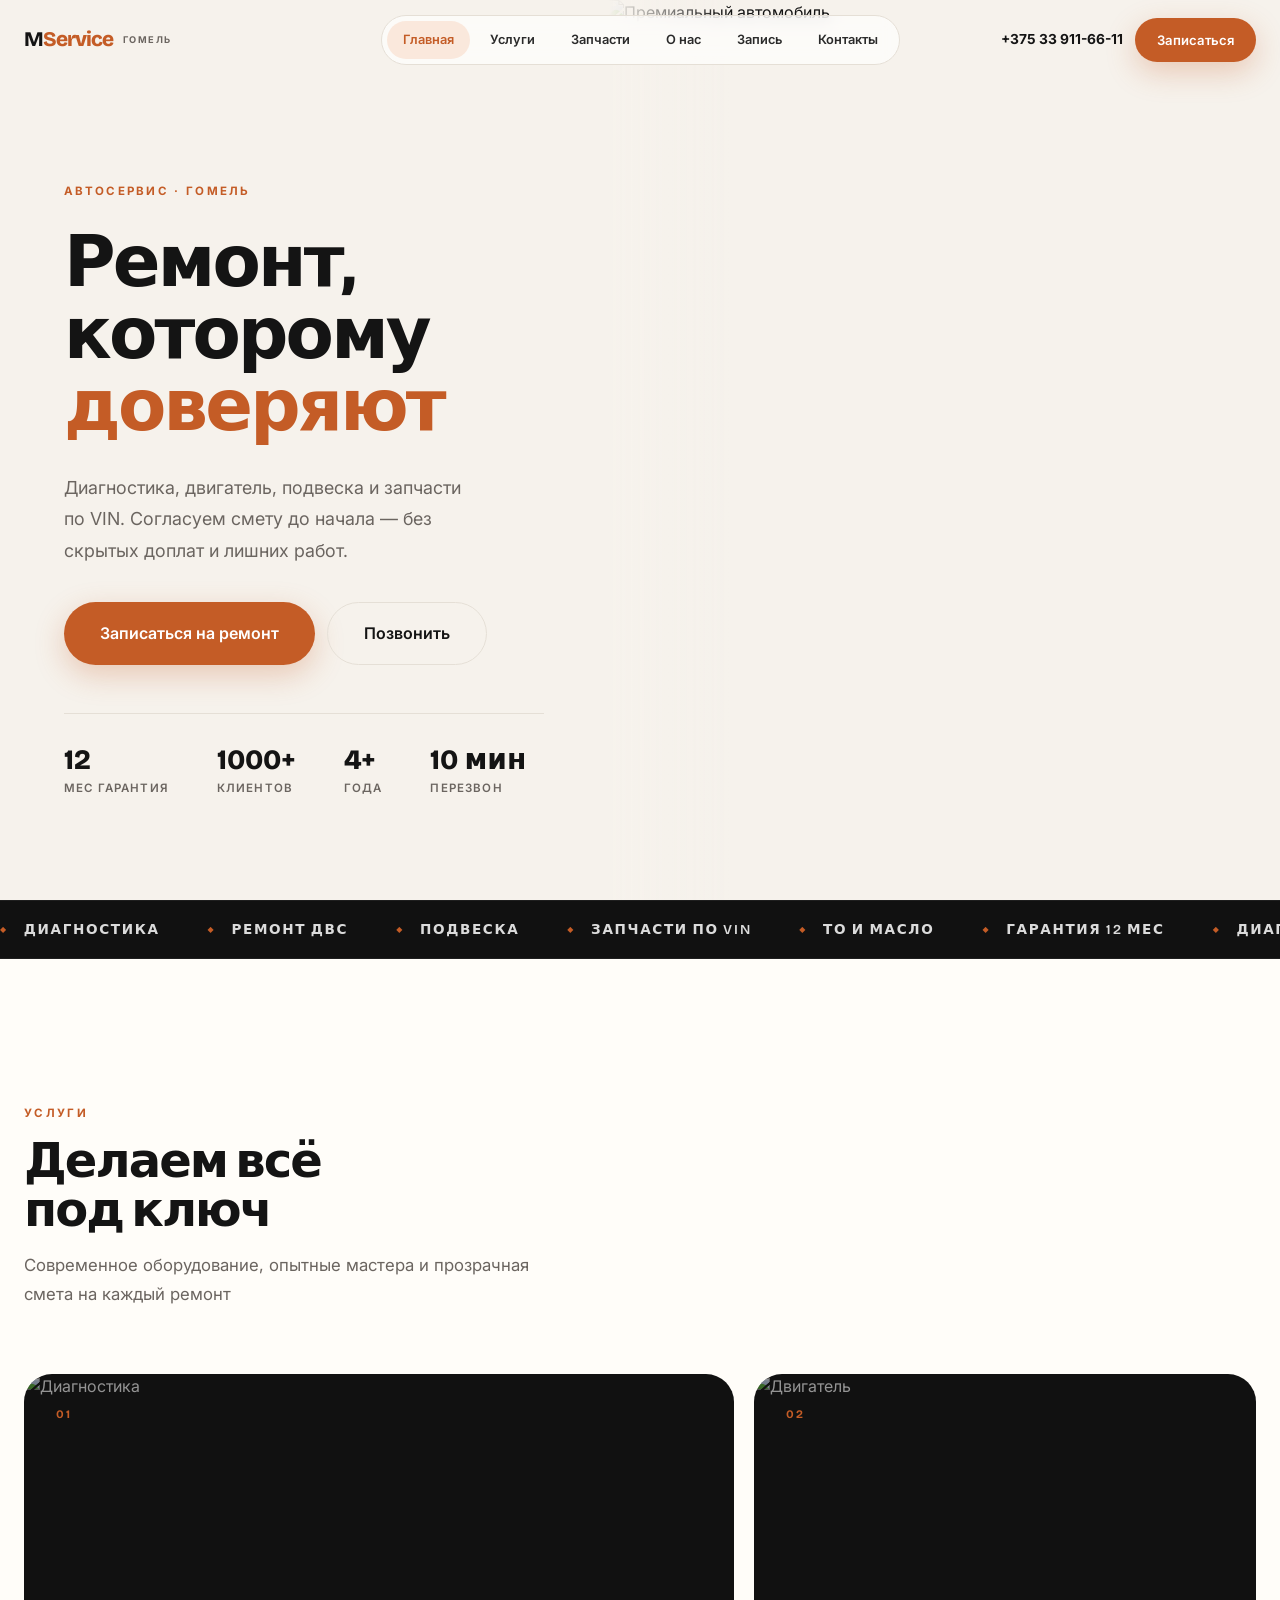
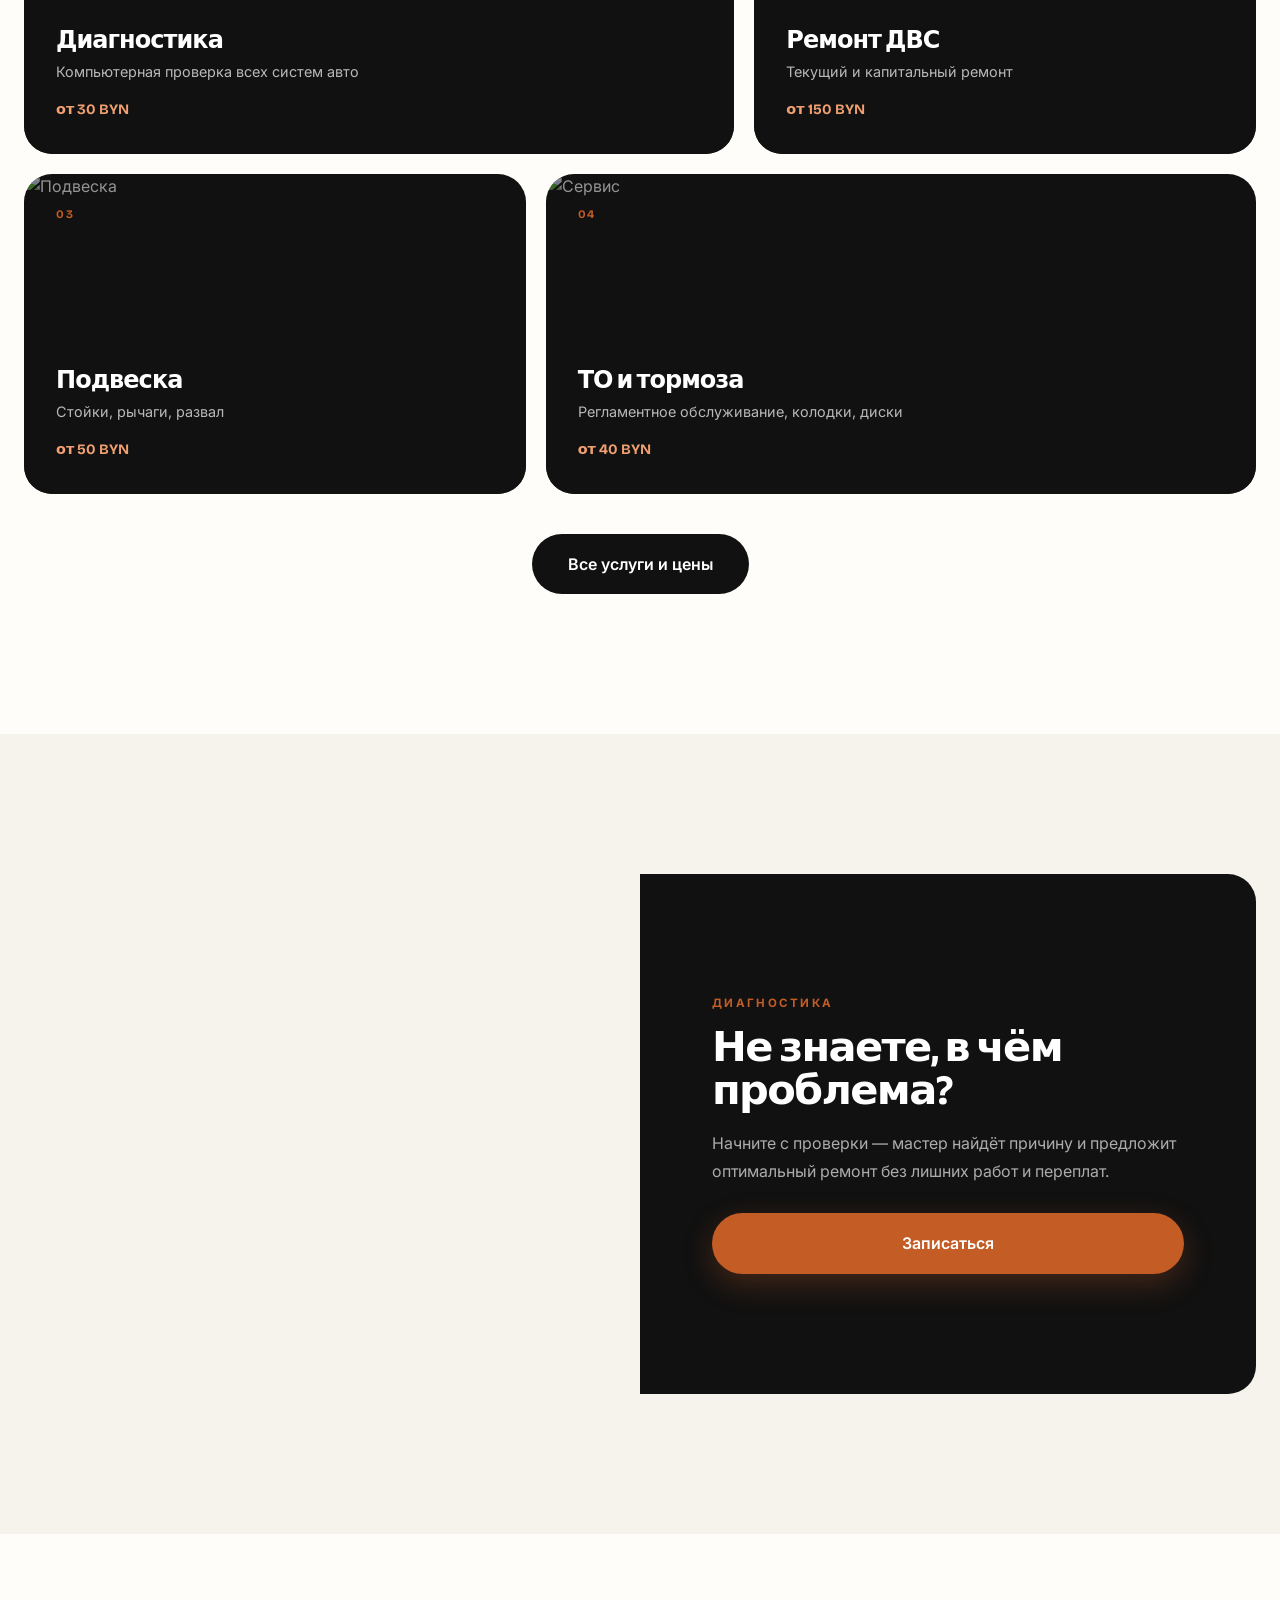
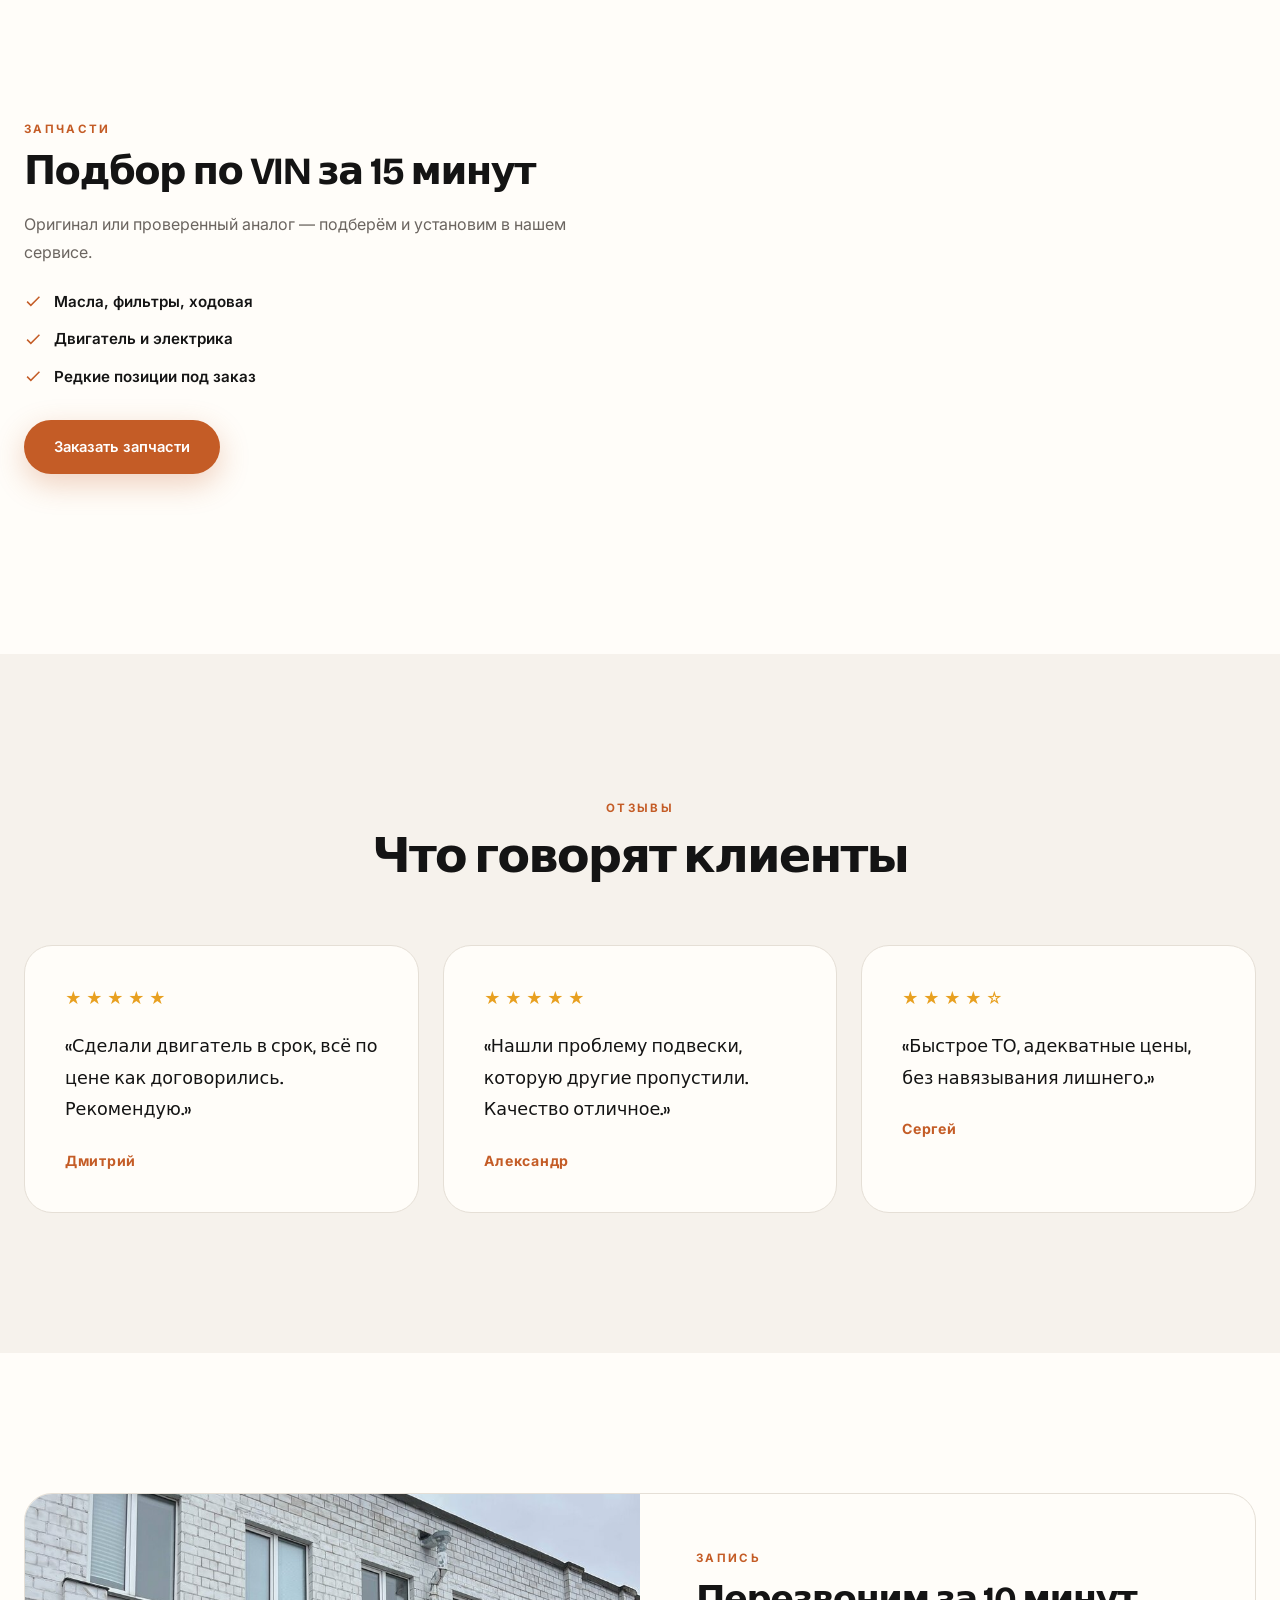
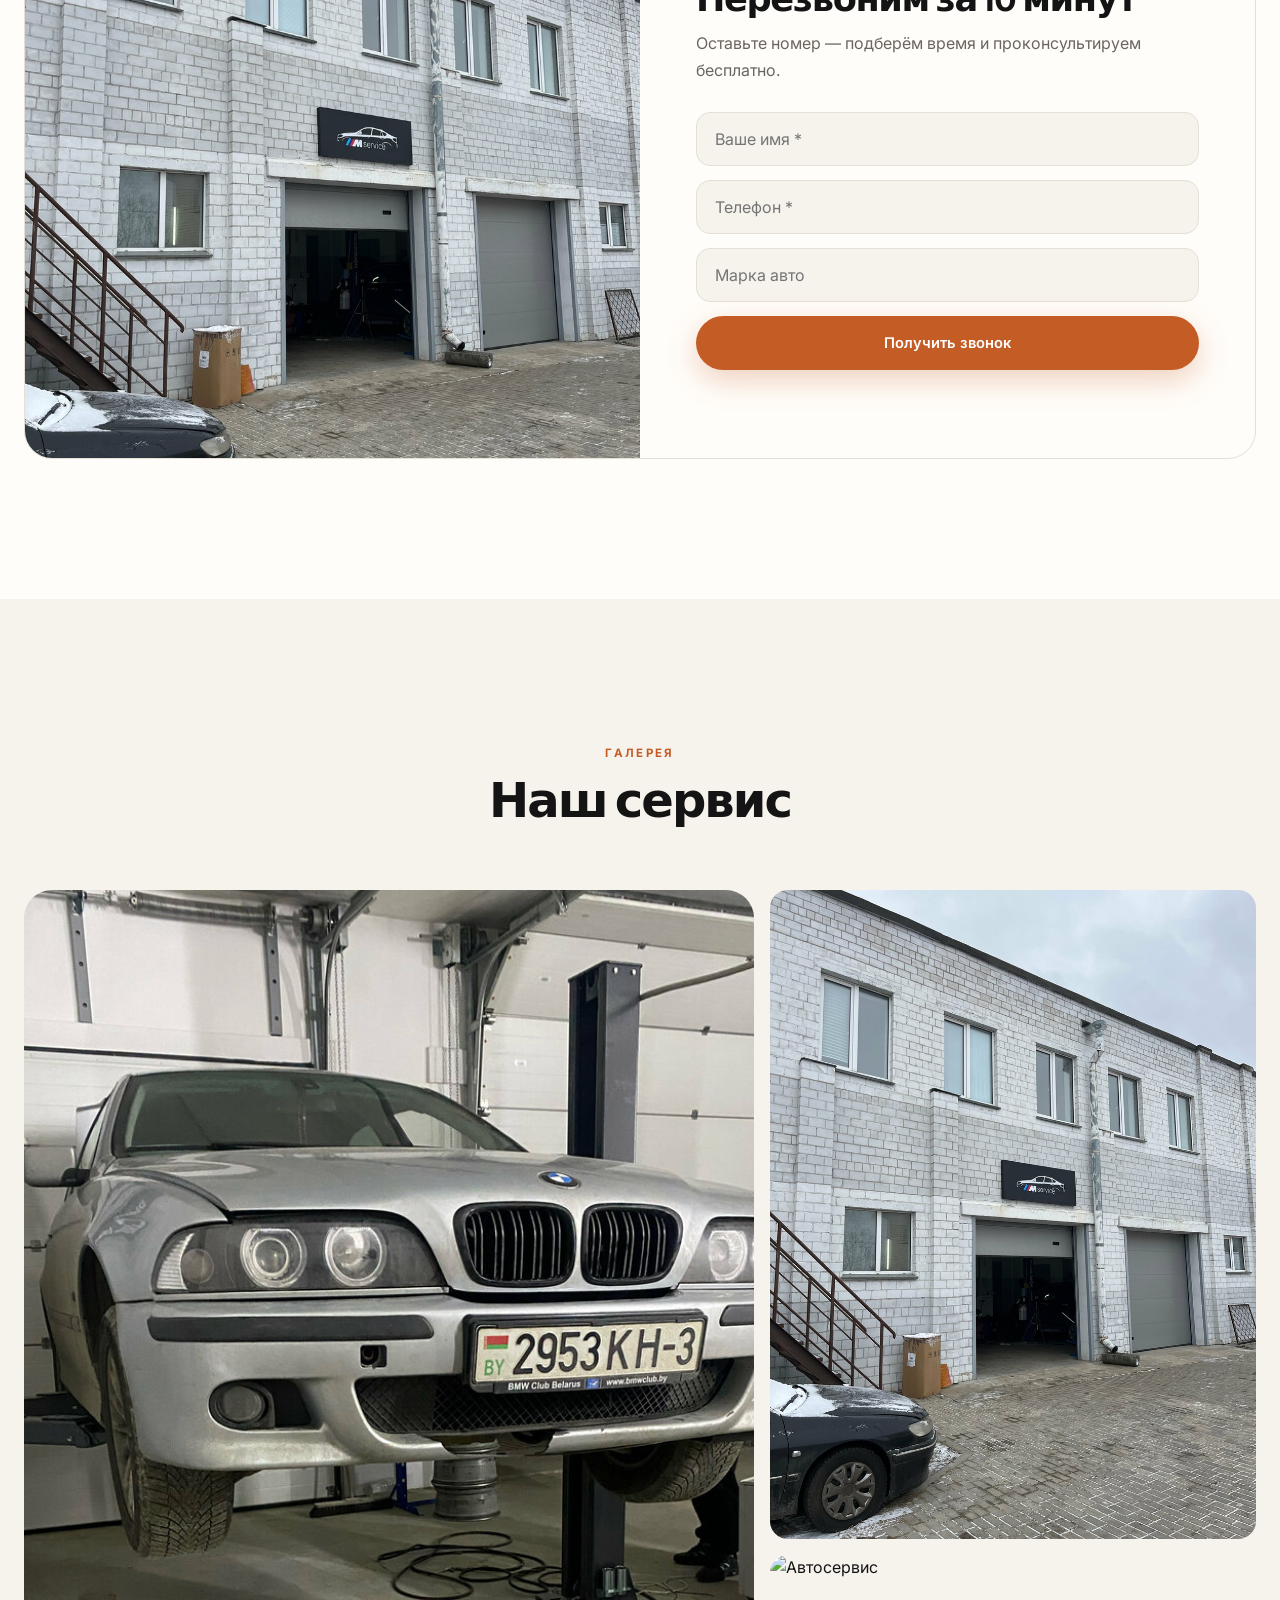
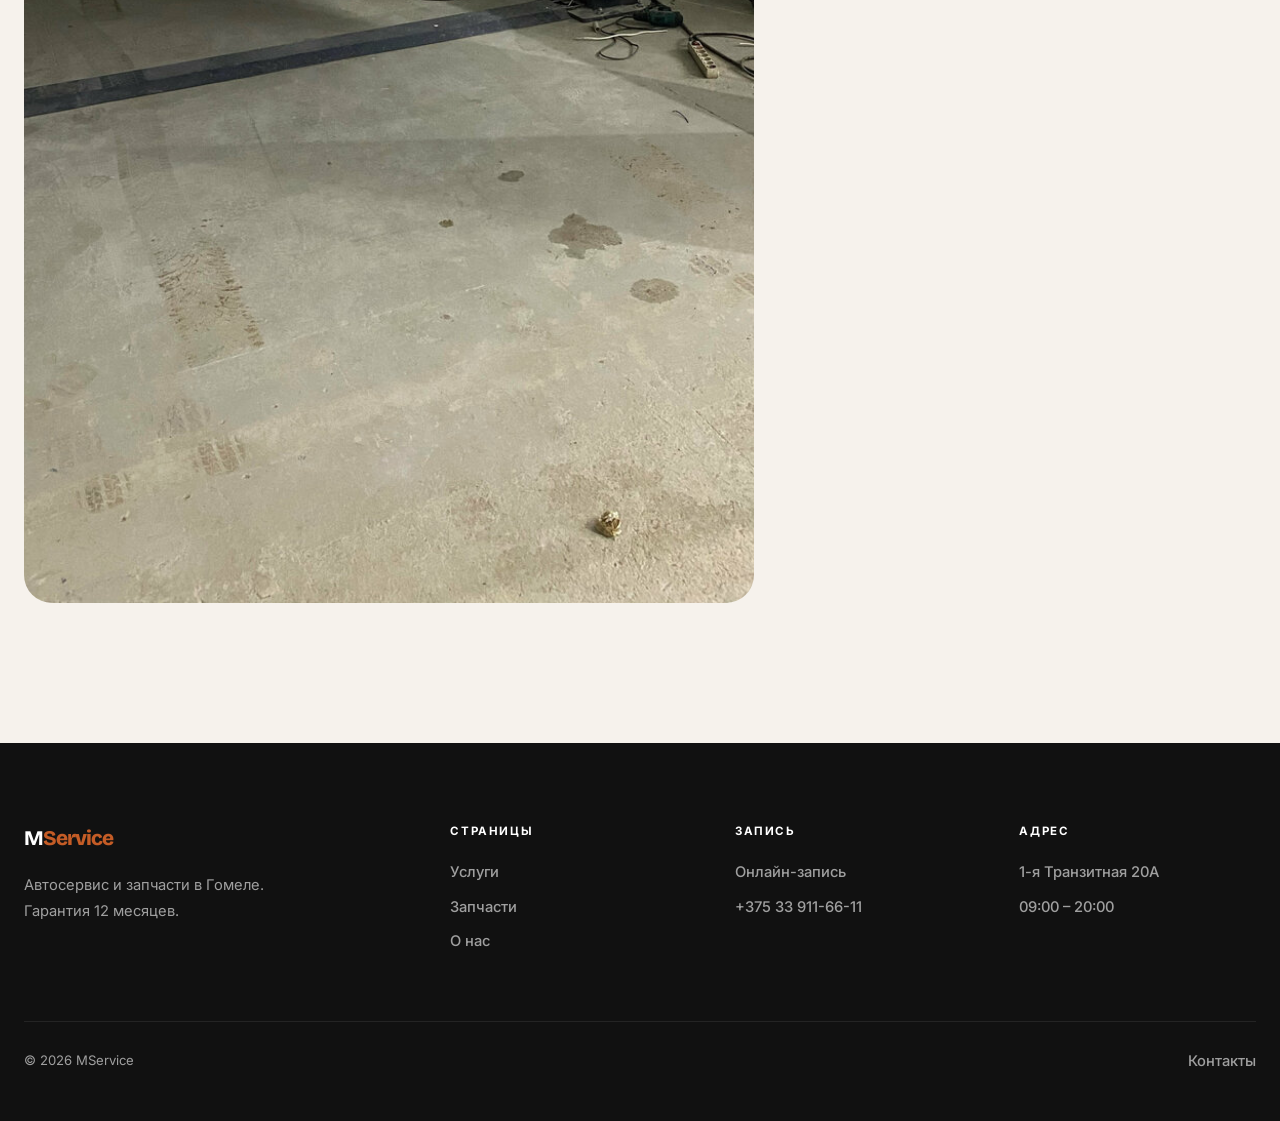
==== commit fcba012d: "v14 Atelier: split hero, bento grid, editorial premium design" ====
--- a/index.html
+++ b/index.html
@@ -7,23 +7,24 @@
   <meta name="description" content="Ремонт авто в Гомеле. Диагностика, ДВС, подвеска, запчасти. Гарантия 12 мес." />
   <link rel="preconnect" href="https://fonts.googleapis.com" />
   <link rel="preconnect" href="https://fonts.gstatic.com" crossorigin />
-  <link rel="preload" as="image" href="https://images.unsplash.com/photo-1635990215241-4d2805d729bb?w=1920&q=85" />
-  <link href="https://fonts.googleapis.com/css2?family=Outfit:wght@500;600;700;800&family=Plus+Jakarta+Sans:wght@400;500;600;700&display=swap" rel="stylesheet" />
-  <link rel="stylesheet" href="./styles.css?v=13" />
+  <link href="https://fonts.googleapis.com/css2?family=Bricolage+Grotesque:opsz,wght@12..96,500;12..96,700;12..96,800&family=Inter:wght@400;500;600;700&display=swap" rel="stylesheet" />
+  <link rel="stylesheet" href="./styles.css?v=14" />
 </head>
 <body data-page="home">
 <div id="ms-root">
-  <header class="site-header on-hero">
+  <header class="site-header on-light">
     <div class="wrap head">
       <a href="./index.html" class="logo"><span class="logo-text">M<span>Service</span></span><span class="logo-tag">Гомель</span></a>
-      <nav class="nav">
-        <a href="./index.html" data-nav="home">Главная</a>
-        <a href="./services.html" data-nav="services">Услуги</a>
-        <a href="./parts.html" data-nav="parts">Запчасти</a>
-        <a href="./about.html" data-nav="about">О нас</a>
-        <a href="./booking.html" data-nav="booking">Запись</a>
-        <a href="./contacts.html" data-nav="contacts">Контакты</a>
-      </nav>
+      <div class="nav-wrap">
+        <nav class="nav-pill">
+          <a href="./index.html" data-nav="home">Главная</a>
+          <a href="./services.html" data-nav="services">Услуги</a>
+          <a href="./parts.html" data-nav="parts">Запчасти</a>
+          <a href="./about.html" data-nav="about">О нас</a>
+          <a href="./booking.html" data-nav="booking">Запись</a>
+          <a href="./contacts.html" data-nav="contacts">Контакты</a>
+        </nav>
+      </div>
       <div class="head-right">
         <a class="head-phone" href="tel:+375339116611">+375 33 911-66-11</a>
         <a class="btn btn-primary btn-sm" href="./booking.html">Записаться</a>
@@ -45,97 +46,113 @@
   </div>
 
   <main>
-    <section class="hero hero-home">
-      <img class="hero-bg" src="https://images.unsplash.com/photo-1635990215241-4d2805d729bb?w=1920&q=85" alt="" width="1920" height="1280" fetchpriority="high" />
-      <div class="hero-overlay" aria-hidden="true"></div>
-      <div class="wrap">
-        <div class="hero-content">
-          <span class="hero-eyebrow">Гомель · 1-я Транзитная 20А</span>
-          <h1>Ремонт авто<span>без сюрпризов</span></h1>
-          <p class="hero-sub">Диагностика, двигатель, подвеска и запчасти по VIN. Согласуем смету до начала работ — никаких скрытых доплат.</p>
-          <div class="hero-actions">
-            <a class="btn btn-primary btn-lg" href="./booking.html">Записаться на ремонт</a>
-            <a class="btn btn-outline btn-lg" href="tel:+375339116611">+375 33 911-66-11</a>
-          </div>
-        </div>
-        <div class="hero-stats">
-          <div class="hero-stat"><strong>12 мес</strong><span>гарантия</span></div>
-          <div class="hero-stat"><strong>1000+</strong><span>клиентов</span></div>
-          <div class="hero-stat"><strong>4+</strong><span>года работы</span></div>
-          <div class="hero-stat"><strong>10 мин</strong><span>перезвон</span></div>
-        </div>
-      </div>
-    </section>
-
-    <section class="sec sec-white">
-      <div class="wrap">
-        <div class="sec-head center reveal">
+    <section class="hero-split">
+      <div class="hero-left">
+        <span class="hero-kicker">Автосервис · Гомель</span>
+        <h1>Ремонт,<br>которому<br><em>доверяют</em></h1>
+        <p class="hero-desc">Диагностика, двигатель, подвеска и запчасти по VIN. Согласуем смету до начала — без скрытых доплат и лишних работ.</p>
+        <div class="hero-actions">
+          <a class="btn btn-primary btn-lg" href="./booking.html">Записаться на ремонт</a>
+          <a class="btn btn-line btn-lg" href="tel:+375339116611">Позвонить</a>
+        </div>
+        <div class="hero-metrics">
+          <div class="hero-metric"><strong>12</strong><span>мес гарантия</span></div>
+          <div class="hero-metric"><strong>1000+</strong><span>клиентов</span></div>
+          <div class="hero-metric"><strong>4+</strong><span>года</span></div>
+          <div class="hero-metric"><strong>10 мин</strong><span>перезвон</span></div>
+        </div>
+      </div>
+      <div class="hero-right">
+        <img src="https://images.unsplash.com/photo-1617531653332-bd46c24f2068?w=1400&q=90" alt="Премиальный автомобиль" width="1400" height="1800" fetchpriority="high" />
+      </div>
+    </section>
+
+    <div class="marquee" aria-hidden="true">
+      <div class="marquee-track">
+        <span class="marquee-item">Диагностика</span>
+        <span class="marquee-item">Ремонт ДВС</span>
+        <span class="marquee-item">Подвеска</span>
+        <span class="marquee-item">Запчасти по VIN</span>
+        <span class="marquee-item">ТО и масло</span>
+        <span class="marquee-item">Гарантия 12 мес</span>
+        <span class="marquee-item">Диагностика</span>
+        <span class="marquee-item">Ремонт ДВС</span>
+        <span class="marquee-item">Подвеска</span>
+        <span class="marquee-item">Запчасти по VIN</span>
+        <span class="marquee-item">ТО и масло</span>
+        <span class="marquee-item">Гарантия 12 мес</span>
+      </div>
+    </div>
+
+    <section class="sec sec-paper">
+      <div class="wrap">
+        <div class="sec-head reveal">
           <span class="sec-tag">Услуги</span>
-          <h2>Что делаем в сервисе</h2>
-          <p>Прозрачные цены, современное оборудование и гарантия на каждую работу</p>
-        </div>
-        <div class="grid-3">
-          <article class="svc-card reveal">
-            <div class="svc-card-pic">
-              <img src="https://images.unsplash.com/photo-1581094794329-cd5aa2aee6a8?w=800&q=80" alt="Диагностика" loading="lazy" />
-              <span class="price">от 30 BYN</span>
-            </div>
-            <div class="svc-card-body">
+          <h2>Делаем всё<br>под ключ</h2>
+          <p>Современное оборудование, опытные мастера и прозрачная смета на каждый ремонт</p>
+        </div>
+        <div class="bento">
+          <article class="bento-card bento-a reveal">
+            <img src="https://images.unsplash.com/photo-1581094794329-cd5aa2aee6a8?w=1200&q=85" alt="Диагностика" loading="lazy" />
+            <div class="bento-card-body">
+              <span class="bento-num">01</span>
               <h3>Диагностика</h3>
-              <p>Компьютерная проверка всех систем — точный план ремонта без лишних работ</p>
-              <div class="svc-card-foot">
-                <a class="btn btn-sm btn-primary" href="./booking.html">Запись</a>
-                <a class="btn btn-sm btn-ghost" href="./services.html">Подробнее</a>
-              </div>
-            </div>
-          </article>
-          <article class="svc-card reveal">
-            <div class="svc-card-pic">
-              <img src="https://images.unsplash.com/photo-1487754180451-c456f719a1fc?w=800&q=80" alt="Ремонт двигателя" loading="lazy" />
-              <span class="price">от 150 BYN</span>
-            </div>
-            <div class="svc-card-body">
-              <h3>Ремонт двигателя</h3>
-              <p>Текущий и капитальный ремонт ДВС любой сложности</p>
-              <div class="svc-card-foot">
-                <a class="btn btn-sm btn-primary" href="./booking.html">Запись</a>
-                <a class="btn btn-sm btn-ghost" href="./services.html">Подробнее</a>
-              </div>
-            </div>
-          </article>
-          <article class="svc-card reveal">
-            <div class="svc-card-pic">
-              <img src="https://images.unsplash.com/photo-1619642751034-765df43c7869?w=800&q=80" alt="Ремонт подвески" loading="lazy" />
-              <span class="price">от 50 BYN</span>
-            </div>
-            <div class="svc-card-body">
-              <h3>Ремонт подвески</h3>
-              <p>Стойки, рычаги, сайлентблоки, развал-схождение</p>
-              <div class="svc-card-foot">
-                <a class="btn btn-sm btn-primary" href="./booking.html">Запись</a>
-                <a class="btn btn-sm btn-ghost" href="./services.html">Подробнее</a>
-              </div>
-            </div>
-          </article>
-        </div>
-      </div>
-    </section>
-
-    <section class="cine-band" style="background-image:url('https://images.unsplash.com/photo-1492144534655-ae79c964c9d7?w=1920&q=80')">
-      <div class="wrap cine-band-inner">
-        <h2>Не знаете, в чём проблема?</h2>
-        <p>Начните с диагностики — мастер найдёт причину и предложит оптимальный ремонт</p>
-        <a class="btn btn-primary btn-lg" href="./booking.html">Записаться на диагностику</a>
-      </div>
-    </section>
-
-    <section class="sec sec-soft">
+              <p>Компьютерная проверка всех систем авто</p>
+              <span class="bento-price">от 30 BYN</span>
+            </div>
+          </article>
+          <article class="bento-card bento-b reveal">
+            <img src="https://images.unsplash.com/photo-1487754180451-c456f719a1fc?w=900&q=85" alt="Двигатель" loading="lazy" />
+            <div class="bento-card-body">
+              <span class="bento-num">02</span>
+              <h3>Ремонт ДВС</h3>
+              <p>Текущий и капитальный ремонт</p>
+              <span class="bento-price">от 150 BYN</span>
+            </div>
+          </article>
+          <article class="bento-card bento-c reveal">
+            <img src="https://images.unsplash.com/photo-1625047509248-ec889cbff17f?w=900&q=85" alt="Подвеска" loading="lazy" />
+            <div class="bento-card-body">
+              <span class="bento-num">03</span>
+              <h3>Подвеска</h3>
+              <p>Стойки, рычаги, развал</p>
+              <span class="bento-price">от 50 BYN</span>
+            </div>
+          </article>
+          <article class="bento-card bento-d reveal">
+            <img src="https://images.unsplash.com/photo-1619642751034-765df43c7869?w=1200&q=85" alt="Сервис" loading="lazy" />
+            <div class="bento-card-body">
+              <span class="bento-num">04</span>
+              <h3>ТО и тормоза</h3>
+              <p>Регламентное обслуживание, колодки, диски</p>
+              <span class="bento-price">от 40 BYN</span>
+            </div>
+          </article>
+        </div>
+        <div style="margin-top:40px;text-align:center" class="reveal">
+          <a class="btn btn-dark btn-lg" href="./services.html">Все услуги и цены</a>
+        </div>
+      </div>
+    </section>
+
+    <section class="sec sec-cream">
+      <div class="wrap showcase reveal">
+        <div class="showcase-img" style="background-image:url('https://images.unsplash.com/photo-1492144534655-ae79c964c9d7?w=1200&q=85')"></div>
+        <div class="showcase-text">
+          <span class="sec-tag">Диагностика</span>
+          <h2>Не знаете, в чём проблема?</h2>
+          <p>Начните с проверки — мастер найдёт причину и предложит оптимальный ремонт без лишних работ и переплат.</p>
+          <a class="btn btn-primary btn-lg" href="./booking.html">Записаться</a>
+        </div>
+      </div>
+    </section>
+
+    <section class="sec sec-paper">
       <div class="wrap split">
-        <div class="split-img reveal" style="background-image:url('https://images.unsplash.com/photo-1486262715619-67b85e0b08d3?w=1000&q=80')"></div>
         <div class="split-text reveal">
           <span class="sec-tag">Запчасти</span>
           <h2>Подбор по VIN за 15 минут</h2>
-          <p>Оригинал или проверенный аналог — подберём и установим у нас в сервисе.</p>
+          <p>Оригинал или проверенный аналог — подберём и установим в нашем сервисе.</p>
           <ul class="check-list">
             <li><svg viewBox="0 0 24 24"><path d="M9 16.2 4.8 12l-1.4 1.4L9 19 21 7l-1.4-1.4L9 16.2z"/></svg>Масла, фильтры, ходовая</li>
             <li><svg viewBox="0 0 24 24"><path d="M9 16.2 4.8 12l-1.4 1.4L9 19 21 7l-1.4-1.4L9 16.2z"/></svg>Двигатель и электрика</li>
@@ -143,49 +160,48 @@
           </ul>
           <a class="btn btn-primary" href="./parts.html">Заказать запчасти</a>
         </div>
-      </div>
-    </section>
-
-    <section class="sec sec-white">
+        <div class="split-img reveal" style="background-image:url('https://images.unsplash.com/photo-1486262715619-67b85e0b08d3?w=1000&q=85')"></div>
+      </div>
+    </section>
+
+    <section class="sec sec-cream">
       <div class="wrap">
         <div class="sec-head center reveal">
           <span class="sec-tag">Отзывы</span>
-          <h2>Клиенты о нас</h2>
+          <h2>Что говорят клиенты</h2>
         </div>
         <div class="grid-3">
           <article class="rev-card reveal">
             <div class="rev-stars">★★★★★</div>
-            <p>Сделали двигатель в срок, всё по цене как договорились. Рекомендую.</p>
+            <p>«Сделали двигатель в срок, всё по цене как договорились. Рекомендую.»</p>
             <div class="rev-name">Дмитрий</div>
           </article>
           <article class="rev-card reveal">
             <div class="rev-stars">★★★★★</div>
-            <p>Нашли проблему подвески, которую другие пропустили. Качество отличное.</p>
+            <p>«Нашли проблему подвески, которую другие пропустили. Качество отличное.»</p>
             <div class="rev-name">Александр</div>
           </article>
           <article class="rev-card reveal">
             <div class="rev-stars">★★★★☆</div>
-            <p>Быстрое ТО, адекватные цены, без навязывания лишнего.</p>
+            <p>«Быстрое ТО, адекватные цены, без навязывания лишнего.»</p>
             <div class="rev-name">Сергей</div>
           </article>
         </div>
       </div>
     </section>
 
-    <section class="sec sec-soft">
-      <div class="wrap">
-        <div class="cta-sec reveal">
-          <div>
-            <span class="sec-tag" style="color:var(--accent)">Запись</span>
-            <h2>Оставьте номер — перезвоним за 10 минут</h2>
-            <p>Консультация бесплатно. Подберём удобное время в сервисе.</p>
-          </div>
-          <div class="cta-form">
-            <h3>Быстрая заявка</h3>
+    <section class="sec sec-paper">
+      <div class="wrap">
+        <div class="cta-block reveal">
+          <div class="cta-visual" style="background-image:url('./images/facade.jpg')"></div>
+          <div class="cta-form-wrap">
+            <span class="sec-tag">Запись</span>
+            <h2>Перезвоним за 10 минут</h2>
+            <p>Оставьте номер — подберём время и проконсультируем бесплатно.</p>
             <form id="heroForm">
               <div class="fld"><input id="heroName" type="text" placeholder="Ваше имя *" required /></div>
               <div class="fld"><input id="heroPhone" type="tel" placeholder="Телефон *" required /></div>
-              <div class="fld"><input id="heroCar" type="text" placeholder="Марка и модель авто" /></div>
+              <div class="fld"><input id="heroCar" type="text" placeholder="Марка авто" /></div>
               <button class="btn btn-primary" type="submit" style="width:100%">Получить звонок</button>
               <div class="form-msg" id="heroFeedback"></div>
             </form>
@@ -194,7 +210,7 @@
       </div>
     </section>
 
-    <section class="sec sec-white">
+    <section class="sec sec-cream">
       <div class="wrap">
         <div class="sec-head center reveal">
           <span class="sec-tag">Галерея</span>
@@ -202,11 +218,11 @@
         </div>
         <div class="gallery reveal">
           <div class="gallery-main">
-            <img src="./images/facade.jpg" alt="MService — фасад" loading="lazy" />
+            <img src="./images/bmw-lift.jpg" alt="BMW на подъёмнике" loading="lazy" />
           </div>
           <div class="gallery-side">
-            <img src="https://images.unsplash.com/photo-1625047509248-ec889cbff17f?w=600&q=80" alt="Ремонт" loading="lazy" />
-            <img src="./images/bmw-lift.jpg" alt="BMW на подъёмнике" loading="lazy" />
+            <img src="./images/facade.jpg" alt="Фасад MService" loading="lazy" />
+            <img src="https://images.unsplash.com/photo-1503376780353-7e6692767b70?w=700&q=85" alt="Автосервис" loading="lazy" />
           </div>
         </div>
       </div>
@@ -215,7 +231,7 @@
 
   <footer class="footer">
     <div class="wrap footer-grid">
-      <div class="footer-brand"><span class="logo-text">M<span>Service</span></span><p>Автосервис и запчасти в Гомеле. Гарантия 12 месяцев на все работы.</p></div>
+      <div class="footer-brand"><span class="logo-text">M<span>Service</span></span><p>Автосервис и запчасти в Гомеле. Гарантия 12 месяцев.</p></div>
       <div><h4>Страницы</h4><a href="./services.html">Услуги</a><a href="./parts.html">Запчасти</a><a href="./about.html">О нас</a></div>
       <div><h4>Запись</h4><a href="./booking.html">Онлайн-запись</a><a href="tel:+375339116611">+375 33 911-66-11</a></div>
       <div><h4>Адрес</h4><a href="./contacts.html">1-я Транзитная 20А</a><a href="./contacts.html">09:00 – 20:00</a></div>
@@ -230,6 +246,6 @@
     <a href="tel:+375339116611"><svg viewBox="0 0 24 24"><path d="M6.6 10.8c1.4 2.8 3.4 4.9 6.2 6.2l2.1-2.1c.3-.3.7-.4 1-.2 1.1.4 2.3.6 3.5.6.6 0 1 .4 1 1V20c0 .6-.4 1-1 1C10.6 21 3 13.4 3 4c0-.6.4-1 1-1h3.5c.6 0 1 .4 1 1 0 1.2.2 2.4.6 3.5.1.3 0 .7-.2 1L6.6 10.8z"/></svg>Звонок</a>
   </nav>
 </div>
-<script src="./main.js?v=13"></script>
+<script src="./main.js?v=14"></script>
 </body>
 </html>
--- a/styles.css
+++ b/styles.css
@@ -1,28 +1,29 @@
-/* MService v13 — Airy Premium */
+/* MService v14 — Atelier */
 html, body { margin: 0; scroll-behavior: smooth; }
 #ms-root, #ms-root * { box-sizing: border-box; margin: 0; padding: 0; }
 
 #ms-root {
-  --bg: #f4f6fa;
-  --surface: #ffffff;
-  --ink: #0c1222;
-  --muted: #64748b;
-  --line: #e8edf4;
-  --accent: #f97316;
-  --accent-h: #ea580c;
-  --accent-soft: #fff7ed;
-  --dark: #0c1222;
-  --radius: 20px;
-  --radius-lg: 28px;
-  --font-d: "Outfit", system-ui, sans-serif;
-  --font-b: "Plus Jakarta Sans", system-ui, sans-serif;
-  --wrap: min(1180px, calc(100% - 48px));
-  --hdr: 76px;
-  --ease: cubic-bezier(0.22, 1, 0.36, 1);
+  --cream: #f6f2ec;
+  --paper: #fffdf9;
+  --ink: #141414;
+  --ink-2: #2a2a2a;
+  --muted: #6b6560;
+  --line: #e5dfd6;
+  --copper: #c45c26;
+  --copper-h: #a84a1c;
+  --copper-soft: #fae8dc;
+  --dark: #111111;
+  --radius: 18px;
+  --radius-xl: 28px;
+  --font-d: "Bricolage Grotesque", system-ui, sans-serif;
+  --font-b: "Inter", system-ui, sans-serif;
+  --wrap: min(1240px, calc(100% - 48px));
+  --hdr: 80px;
+  --ease: cubic-bezier(0.16, 1, 0.3, 1);
   font-family: var(--font-b);
   color: var(--ink);
-  background: var(--bg);
-  line-height: 1.6;
+  background: var(--cream);
+  line-height: 1.55;
   overflow-x: hidden;
   -webkit-font-smoothing: antialiased;
 }
@@ -33,75 +34,93 @@
 #ms-root .wrap { width: var(--wrap); margin-inline: auto; }
 #ms-root h1, #ms-root h2, #ms-root h3 {
   font-family: var(--font-d); font-weight: 700;
-  letter-spacing: -0.03em; line-height: 1.1;
+  letter-spacing: -0.04em; line-height: 1.02;
 }
 
 /* Buttons */
 #ms-root .btn {
   display: inline-flex; align-items: center; justify-content: center; gap: 8px;
-  padding: 15px 28px; min-height: 52px; border-radius: 999px; border: none;
-  font-family: var(--font-b); font-weight: 700; font-size: 0.92rem;
-  cursor: pointer; transition: transform 0.2s var(--ease), box-shadow 0.2s, background 0.2s;
+  padding: 15px 30px; min-height: 54px; border-radius: 999px; border: none;
+  font-family: var(--font-b); font-weight: 600; font-size: 0.92rem;
+  cursor: pointer; transition: 0.25s var(--ease);
 }
 #ms-root .btn:active { transform: scale(0.97); }
 #ms-root .btn-primary {
-  background: var(--accent); color: #fff;
-  box-shadow: 0 8px 28px rgba(249,115,22,0.35);
-}
-#ms-root .btn-primary:hover { background: var(--accent-h); box-shadow: 0 12px 36px rgba(249,115,22,0.4); }
-#ms-root .btn-outline {
-  background: rgba(255,255,255,0.15); color: #fff;
-  border: 1.5px solid rgba(255,255,255,0.55);
-  backdrop-filter: blur(8px);
-}
-#ms-root .btn-outline:hover { background: rgba(255,255,255,0.28); }
-#ms-root .btn-ghost { background: var(--surface); color: var(--ink); border: 1.5px solid var(--line); }
-#ms-root .btn-ghost:hover { border-color: var(--accent); color: var(--accent); }
+  background: var(--copper); color: #fff;
+  box-shadow: 0 10px 30px rgba(196,92,38,0.28);
+}
+#ms-root .btn-primary:hover { background: var(--copper-h); transform: translateY(-2px); }
 #ms-root .btn-dark { background: var(--dark); color: #fff; }
-#ms-root .btn-sm { padding: 10px 20px; min-height: 42px; font-size: 0.82rem; }
-#ms-root .btn-lg { padding: 17px 34px; min-height: 56px; font-size: 1rem; }
+#ms-root .btn-dark:hover { background: #000; transform: translateY(-2px); }
+#ms-root .btn-line {
+  background: transparent; color: var(--ink);
+  border: 1.5px solid var(--line); box-shadow: none;
+}
+#ms-root .btn-line:hover { border-color: var(--ink); }
+#ms-root .btn-line-light {
+  background: transparent; color: #fff; border: 1.5px solid rgba(255,255,255,0.45);
+}
+#ms-root .btn-line-light:hover { background: rgba(255,255,255,0.1); }
+#ms-root .btn-sm { padding: 11px 22px; min-height: 44px; font-size: 0.82rem; }
+#ms-root .btn-lg { padding: 18px 36px; min-height: 58px; font-size: 1rem; }
 
 /* Header */
 #ms-root .site-header {
-  position: fixed; top: 0; left: 0; right: 0; z-index: 200; height: var(--hdr);
-  transition: background 0.35s var(--ease), box-shadow 0.35s;
+  position: fixed; top: 0; left: 0; right: 0; z-index: 300; height: var(--hdr);
+  transition: 0.35s var(--ease);
 }
 #ms-root .site-header .head {
-  height: 100%; display: flex; align-items: center; justify-content: space-between; gap: 16px;
-}
-#ms-root .site-header.on-hero { background: linear-gradient(180deg, rgba(12,18,34,0.55) 0%, transparent 100%); }
-#ms-root .site-header.on-hero .logo-text, #ms-root .site-header.on-hero .head-phone { color: #fff; }
-#ms-root .site-header.on-hero .logo-tag { color: rgba(255,255,255,0.6); }
-#ms-root .site-header.on-hero .nav a { color: rgba(255,255,255,0.85); }
-#ms-root .site-header.on-hero .nav a.active,
-#ms-root .site-header.on-hero .nav a:hover { color: #fff; background: rgba(255,255,255,0.12); }
-#ms-root .site-header.on-hero .burger { border-color: rgba(255,255,255,0.3); background: rgba(255,255,255,0.1); }
-#ms-root .site-header.on-hero .burger span { background: #fff; }
+  height: 100%; display: grid; grid-template-columns: 1fr auto 1fr;
+  align-items: center; gap: 16px;
+}
+#ms-root .site-header .logo { justify-self: start; }
+#ms-root .site-header .head-right { justify-self: end; display: flex; align-items: center; gap: 12px; }
+#ms-root .site-header .nav-wrap { justify-self: center; }
+#ms-root .site-header.on-light { background: transparent; }
+#ms-root .site-header.on-light .logo-text, #ms-root .site-header.on-light .head-phone { color: var(--ink); }
+#ms-root .site-header.on-light .logo-tag { color: var(--muted); }
+#ms-root .site-header.on-light .nav-pill a { color: var(--ink-2); }
+#ms-root .site-header.on-light .nav-pill a.active { color: var(--copper); }
+#ms-root .site-header.on-light .burger { border-color: var(--line); background: var(--paper); }
 #ms-root .site-header.scrolled {
-  background: rgba(255,255,255,0.92); backdrop-filter: blur(20px);
-  box-shadow: 0 1px 0 var(--line), 0 8px 32px rgba(12,18,34,0.06);
+  background: rgba(255,253,249,0.9); backdrop-filter: blur(18px);
+  box-shadow: 0 1px 0 var(--line);
 }
 #ms-root .site-header.scrolled .logo-text, #ms-root .site-header.scrolled .head-phone { color: var(--ink); }
-#ms-root .site-header.scrolled .logo-tag { color: var(--muted); }
-#ms-root .site-header.scrolled .nav a { color: var(--muted); }
-#ms-root .site-header.scrolled .nav a.active { color: var(--accent); background: var(--accent-soft); }
-#ms-root .site-header.scrolled .burger { border-color: var(--line); background: var(--surface); }
-#ms-root .site-header.scrolled .burger span { background: var(--ink); }
+#ms-root .site-header.on-hero:not(.on-light) { background: transparent; }
+#ms-root .site-header.on-hero:not(.on-light) .logo-text,
+#ms-root .site-header.on-hero:not(.on-light) .head-phone { color: #fff; }
+#ms-root .site-header.on-hero:not(.on-light) .logo-tag { color: rgba(255,255,255,0.55); }
+#ms-root .site-header.on-hero:not(.on-light) .nav-pill {
+  background: rgba(255,255,255,0.1); border-color: rgba(255,255,255,0.15);
+}
+#ms-root .site-header.on-hero:not(.on-light) .nav-pill a { color: rgba(255,255,255,0.9); }
+#ms-root .site-header.on-hero:not(.on-light) .nav-pill a.active { color: #fff; background: rgba(255,255,255,0.15); }
+#ms-root .site-header.on-hero:not(.on-light) .burger { border-color: rgba(255,255,255,0.3); background: rgba(255,255,255,0.08); }
+#ms-root .site-header.on-hero:not(.on-light) .burger span { background: #fff; }
 
 #ms-root .logo { display: flex; align-items: center; gap: 10px; }
-#ms-root .logo-text { font-family: var(--font-d); font-size: 1.25rem; font-weight: 800; transition: color 0.3s; }
-#ms-root .logo-text span { color: var(--accent); }
-#ms-root .logo-tag { font-size: 0.6rem; font-weight: 700; text-transform: uppercase; letter-spacing: 0.14em; transition: color 0.3s; }
-#ms-root .nav { display: flex; gap: 4px; }
-#ms-root .nav a { padding: 9px 14px; border-radius: 999px; font-size: 0.84rem; font-weight: 600; transition: 0.2s; }
-#ms-root .head-right { display: flex; align-items: center; gap: 12px; }
-#ms-root .head-phone { font-weight: 700; font-size: 0.86rem; white-space: nowrap; transition: color 0.3s; }
-#ms-root .head-phone:hover { color: var(--accent) !important; }
+#ms-root .logo-text { font-family: var(--font-d); font-size: 1.3rem; font-weight: 800; letter-spacing: -0.05em; }
+#ms-root .logo-text span { color: var(--copper); }
+#ms-root .logo-tag { font-size: 0.58rem; font-weight: 700; text-transform: uppercase; letter-spacing: 0.16em; color: var(--muted); }
+#ms-root .nav-pill {
+  display: flex; gap: 4px; padding: 5px;
+  background: rgba(255,255,255,0.65); border: 1px solid var(--line);
+  border-radius: 999px; backdrop-filter: blur(8px);
+}
+#ms-root .nav-pill a {
+  padding: 9px 16px; border-radius: 999px;
+  font-size: 0.8rem; font-weight: 600; transition: 0.2s; white-space: nowrap;
+}
+#ms-root .nav-pill a.active { background: var(--copper-soft); color: var(--copper); }
+#ms-root .nav-pill a:hover:not(.active) { background: rgba(0,0,0,0.04); }
+#ms-root .head-phone { font-weight: 700; font-size: 0.86rem; white-space: nowrap; }
+#ms-root .head-phone:hover { color: var(--copper) !important; }
 
 #ms-root .burger {
-  display: none; width: 46px; height: 46px; border-radius: 14px; border: 1.5px solid var(--line);
-  background: var(--surface); cursor: pointer; flex-direction: column;
-  align-items: center; justify-content: center; gap: 5px;
+  display: none; width: 48px; height: 48px; border-radius: 14px;
+  border: 1.5px solid var(--line); background: var(--paper);
+  cursor: pointer; flex-direction: column; align-items: center; justify-content: center; gap: 5px;
 }
 #ms-root .burger span { width: 20px; height: 2px; background: var(--ink); border-radius: 2px; transition: 0.25s; }
 #ms-root .burger.open span:nth-child(1) { transform: translateY(7px) rotate(45deg); }
@@ -109,345 +128,365 @@
 #ms-root .burger.open span:nth-child(3) { transform: translateY(-7px) rotate(-45deg); }
 
 #ms-root .mobile-nav {
-  display: none; position: fixed; inset: 0; z-index: 199;
-  background: rgba(12,18,34,0.4); backdrop-filter: blur(4px);
+  display: none; position: fixed; inset: 0; z-index: 299;
+  background: rgba(20,20,20,0.45); backdrop-filter: blur(4px);
   opacity: 0; pointer-events: none; transition: 0.3s;
 }
 #ms-root .mobile-nav.open { opacity: 1; pointer-events: auto; }
 #ms-root .mobile-nav-panel {
-  position: absolute; right: 0; top: 0; bottom: 0; width: min(320px, 90vw);
-  background: var(--surface); padding: calc(var(--hdr) + 24px) 28px 32px;
+  position: absolute; right: 0; top: 0; bottom: 0; width: min(340px, 92vw);
+  background: var(--paper); padding: calc(var(--hdr) + 28px) 32px 36px;
   display: flex; flex-direction: column; gap: 6px;
-  transform: translateX(100%); transition: 0.4s var(--ease);
-  box-shadow: -12px 0 48px rgba(12,18,34,0.12);
+  transform: translateX(100%); transition: 0.45s var(--ease);
+  box-shadow: -16px 0 60px rgba(0,0,0,0.12);
 }
 #ms-root .mobile-nav.open .mobile-nav-panel { transform: none; }
-#ms-root .mobile-nav a { padding: 14px 18px; border-radius: 14px; font-weight: 700; font-size: 1.02rem; }
-#ms-root .mobile-nav a.active { background: var(--accent-soft); color: var(--accent); }
-#ms-root .mobile-nav .btn { width: 100%; margin-top: 16px; }
-
-/* ═══ HERO — без плашек ═══ */
-#ms-root .hero {
-  position: relative; overflow: hidden;
-  display: flex; flex-direction: column; justify-content: flex-end;
-}
-#ms-root .hero-bg {
-  position: absolute; inset: 0; width: 100%; height: 100%;
-  object-fit: cover; object-position: center 40%; z-index: 0;
-}
-#ms-root .hero-overlay {
-  position: absolute; inset: 0; z-index: 1; pointer-events: none;
-  background:
-    linear-gradient(180deg, rgba(12,18,34,0.25) 0%, rgba(12,18,34,0.05) 35%, rgba(12,18,34,0.75) 100%),
-    linear-gradient(90deg, rgba(12,18,34,0.5) 0%, transparent 55%);
-}
-#ms-root .hero-content {
-  position: relative; z-index: 2;
-  padding: calc(var(--hdr) + 48px) 0 48px;
-  max-width: 640px;
-}
-#ms-root .hero-eyebrow {
-  display: inline-block; margin-bottom: 20px;
-  font-size: 0.72rem; font-weight: 700; letter-spacing: 0.18em;
-  text-transform: uppercase; color: rgba(255,255,255,0.75);
-}
-#ms-root .hero h1 {
-  font-size: clamp(2.4rem, 6.5vw, 4.2rem); color: #fff;
-  margin-bottom: 20px; font-weight: 800; line-height: 1.05;
-}
-#ms-root .hero h1 span { color: var(--accent); display: block; }
-#ms-root .hero h1 em { font-style: normal; color: var(--accent); }
-#ms-root .hero-sub {
-  font-size: clamp(1rem, 2.2vw, 1.15rem); color: rgba(255,255,255,0.88);
-  margin-bottom: 32px; line-height: 1.7; font-weight: 500; max-width: 480px;
-}
-#ms-root .hero-actions { display: flex; flex-wrap: wrap; gap: 12px; }
-#ms-root .hero-home { min-height: max(640px, 92svh); }
-
-#ms-root .hero-stats {
-  position: relative; z-index: 2;
-  display: flex; flex-wrap: wrap; gap: 32px;
-  padding: 28px 0 40px;
-  border-top: 1px solid rgba(255,255,255,0.15);
-  margin-top: 8px;
-}
-#ms-root .hero-stat strong {
-  display: block; font-family: var(--font-d); font-size: 1.6rem;
-  color: #fff; font-weight: 800; line-height: 1;
-}
-#ms-root .hero-stat span {
-  font-size: 0.75rem; color: rgba(255,255,255,0.6);
-  font-weight: 600; text-transform: uppercase; letter-spacing: 0.08em;
+#ms-root .mobile-nav a { padding: 15px 18px; border-radius: 14px; font-weight: 700; font-size: 1.05rem; }
+#ms-root .mobile-nav a.active { background: var(--copper-soft); color: var(--copper); }
+#ms-root .mobile-nav .btn { width: 100%; margin-top: 20px; }
+
+/* ═══ SPLIT HERO ═══ */
+#ms-root .hero-split {
+  min-height: 100svh; display: grid; grid-template-columns: 0.95fr 1.05fr;
+}
+#ms-root .hero-left {
+  background: var(--cream);
+  padding: calc(var(--hdr) + 56px) clamp(24px, 5vw, 64px) 56px;
+  display: flex; flex-direction: column; justify-content: center;
+}
+#ms-root .hero-kicker {
+  font-size: 0.72rem; font-weight: 700; letter-spacing: 0.2em;
+  text-transform: uppercase; color: var(--copper); margin-bottom: 28px;
+}
+#ms-root .hero-left h1 {
+  font-size: clamp(2.8rem, 5.5vw, 5rem); margin-bottom: 28px; font-weight: 800;
+}
+#ms-root .hero-left h1 em { font-style: normal; color: var(--copper); }
+#ms-root .hero-desc {
+  font-size: clamp(1rem, 1.8vw, 1.12rem); color: var(--muted);
+  max-width: 420px; line-height: 1.75; margin-bottom: 36px;
+}
+#ms-root .hero-actions { display: flex; flex-wrap: wrap; gap: 12px; margin-bottom: 48px; }
+#ms-root .hero-metrics {
+  display: flex; flex-wrap: wrap; gap: clamp(24px, 4vw, 48px);
+  padding-top: 32px; border-top: 1px solid var(--line);
+}
+#ms-root .hero-metric strong {
+  display: block; font-family: var(--font-d); font-size: 1.75rem;
+  font-weight: 800; color: var(--ink); line-height: 1;
+}
+#ms-root .hero-metric span {
+  font-size: 0.72rem; font-weight: 600; color: var(--muted);
+  text-transform: uppercase; letter-spacing: 0.1em; margin-top: 6px; display: block;
+}
+#ms-root .hero-right { position: relative; overflow: hidden; min-height: 400px; }
+#ms-root .hero-right img {
+  width: 100%; height: 100%; object-fit: cover; object-position: center 35%;
+}
+#ms-root .hero-right::after {
+  content: ""; position: absolute; inset: 0;
+  background: linear-gradient(90deg, var(--cream) 0%, transparent 18%);
+  pointer-events: none;
 }
 
 /* Subpage hero */
-#ms-root .hero-page { min-height: max(380px, 52svh); }
-#ms-root .hero-page .hero-content { max-width: 560px; padding-bottom: 56px; }
-#ms-root .hero-page h1 { font-size: clamp(2rem, 5vw, 3rem); }
-#ms-root .breadcrumb {
-  font-size: 0.78rem; font-weight: 600; color: rgba(255,255,255,0.5); margin-bottom: 16px;
-}
+#ms-root .hero-page {
+  min-height: max(420px, 55svh); position: relative; overflow: hidden;
+  display: flex; align-items: flex-end;
+}
+#ms-root .hero-page .hero-bg {
+  position: absolute; inset: 0; width: 100%; height: 100%; object-fit: cover; z-index: 0;
+}
+#ms-root .hero-page .hero-overlay {
+  position: absolute; inset: 0; z-index: 1;
+  background: linear-gradient(180deg, rgba(17,17,17,0.2) 0%, rgba(17,17,17,0.82) 100%);
+}
+#ms-root .hero-page .wrap { position: relative; z-index: 2; padding: calc(var(--hdr) + 40px) 0 64px; }
+#ms-root .hero-page h1 { font-size: clamp(2.2rem, 5vw, 3.5rem); color: #fff; margin-bottom: 12px; }
+#ms-root .hero-page h1 em { font-style: normal; color: #f0a070; }
+#ms-root .hero-page .hero-sub { color: rgba(255,255,255,0.8); font-size: 1.05rem; max-width: 480px; }
+#ms-root .breadcrumb { font-size: 0.78rem; font-weight: 600; color: rgba(255,255,255,0.5); margin-bottom: 16px; }
 #ms-root .breadcrumb a { color: rgba(255,255,255,0.75); }
 #ms-root .breadcrumb a:hover { color: #fff; }
 
+/* Marquee */
+#ms-root .marquee {
+  background: var(--dark); color: rgba(255,255,255,0.85);
+  padding: 18px 0; overflow: hidden; border-block: 1px solid rgba(255,255,255,0.06);
+}
+#ms-root .marquee-track {
+  display: flex; gap: 48px; width: max-content;
+  animation: ms-marquee 28s linear infinite;
+}
+#ms-root .marquee-item {
+  font-family: var(--font-d); font-size: 0.85rem; font-weight: 600;
+  letter-spacing: 0.12em; text-transform: uppercase; white-space: nowrap;
+}
+#ms-root .marquee-item::before { content: "◆"; color: var(--copper); margin-right: 16px; font-size: 0.5rem; vertical-align: middle; }
+@keyframes ms-marquee {
+  0% { transform: translateX(0); }
+  100% { transform: translateX(-50%); }
+}
+
 /* Sections */
 #ms-root main { padding-top: 0; }
-#ms-root .sec { padding: clamp(72px, 10vw, 120px) 0; }
-#ms-root .sec-white { background: var(--surface); }
-#ms-root .sec-soft { background: var(--bg); }
-#ms-root .sec-head { margin-bottom: 56px; }
+#ms-root .sec { padding: clamp(80px, 11vw, 140px) 0; }
+#ms-root .sec-paper { background: var(--paper); }
+#ms-root .sec-cream { background: var(--cream); }
+#ms-root .sec-dark { background: var(--dark); color: #fff; }
+#ms-root .sec-head { margin-bottom: 64px; }
 #ms-root .sec-head.center { text-align: center; }
 #ms-root .sec-head.center p { margin-inline: auto; }
 #ms-root .sec-tag {
-  display: inline-block; margin-bottom: 12px;
-  font-size: 0.72rem; font-weight: 700; text-transform: uppercase;
-  letter-spacing: 0.2em; color: var(--accent);
-}
-#ms-root .sec-head h2 { font-size: clamp(1.8rem, 4vw, 2.6rem); margin-bottom: 14px; font-weight: 800; }
-#ms-root .sec-head p { color: var(--muted); max-width: 520px; font-size: 1.05rem; line-height: 1.7; }
-
-/* Service cards */
-#ms-root .grid-3 { display: grid; grid-template-columns: repeat(3, 1fr); gap: 28px; }
-#ms-root .grid-2 { display: grid; grid-template-columns: repeat(2, 1fr); gap: 28px; }
+  display: inline-block; margin-bottom: 14px;
+  font-size: 0.72rem; font-weight: 700; letter-spacing: 0.2em;
+  text-transform: uppercase; color: var(--copper);
+}
+#ms-root .sec-head h2 { font-size: clamp(2rem, 4vw, 3rem); margin-bottom: 16px; font-weight: 800; }
+#ms-root .sec-head p { color: var(--muted); max-width: 540px; font-size: 1.05rem; line-height: 1.75; }
+#ms-root .sec-dark .sec-head h2 { color: #fff; }
+#ms-root .sec-dark .sec-head p { color: rgba(255,255,255,0.6); }
+
+/* Bento services */
+#ms-root .bento {
+  display: grid; grid-template-columns: repeat(12, 1fr); gap: 20px;
+}
+#ms-root .bento-card {
+  position: relative; border-radius: var(--radius-xl); overflow: hidden;
+  background: var(--dark); color: #fff; min-height: 280px;
+  transition: transform 0.4s var(--ease);
+}
+#ms-root .bento-card:hover { transform: translateY(-4px); }
+#ms-root .bento-card img {
+  position: absolute; inset: 0; width: 100%; height: 100%;
+  object-fit: cover; opacity: 0.55; transition: 0.6s var(--ease);
+}
+#ms-root .bento-card:hover img { opacity: 0.7; transform: scale(1.04); }
+#ms-root .bento-card-body {
+  position: relative; z-index: 1; padding: 32px;
+  height: 100%; display: flex; flex-direction: column; justify-content: flex-end;
+  background: linear-gradient(180deg, transparent 30%, rgba(17,17,17,0.92) 100%);
+}
+#ms-root .bento-num {
+  font-family: var(--font-d); font-size: 0.72rem; font-weight: 700;
+  letter-spacing: 0.15em; color: var(--copper); margin-bottom: auto;
+  padding-bottom: 24px;
+}
+#ms-root .bento-card h3 { font-size: 1.5rem; margin-bottom: 8px; }
+#ms-root .bento-card p { font-size: 0.9rem; color: rgba(255,255,255,0.7); margin-bottom: 16px; line-height: 1.6; }
+#ms-root .bento-price { font-family: var(--font-d); font-weight: 700; color: #f0a070; font-size: 0.9rem; }
+#ms-root .bento-a { grid-column: span 7; min-height: 380px; }
+#ms-root .bento-b { grid-column: span 5; }
+#ms-root .bento-c { grid-column: span 5; }
+#ms-root .bento-d { grid-column: span 7; min-height: 320px; }
+
+/* Legacy grids/cards */
+#ms-root .grid-3 { display: grid; grid-template-columns: repeat(3, 1fr); gap: 24px; }
+#ms-root .grid-2 { display: grid; grid-template-columns: repeat(2, 1fr); gap: 24px; }
 #ms-root .grid-4 { display: grid; grid-template-columns: repeat(4, 1fr); gap: 20px; }
-
-#ms-root .svc-card {
-  background: var(--surface); border-radius: var(--radius-lg); overflow: hidden;
-  border: 1px solid var(--line);
-  transition: transform 0.35s var(--ease), box-shadow 0.35s;
-}
-#ms-root .svc-card:hover {
-  transform: translateY(-6px);
-  box-shadow: 0 24px 56px rgba(12,18,34,0.1);
-}
-#ms-root .svc-card-pic { position: relative; height: 220px; overflow: hidden; }
-#ms-root .svc-card-pic img { width: 100%; height: 100%; object-fit: cover; transition: transform 0.6s var(--ease); }
-#ms-root .svc-card:hover .svc-card-pic img { transform: scale(1.05); }
-#ms-root .svc-card-pic .price {
+#ms-root .img-card, #ms-root .svc-card {
+  border-radius: var(--radius-xl); overflow: hidden; background: var(--paper);
+  border: 1px solid var(--line); transition: transform 0.35s var(--ease), box-shadow 0.35s;
+}
+#ms-root .img-card:hover, #ms-root .svc-card:hover {
+  transform: translateY(-5px); box-shadow: 0 28px 60px rgba(20,20,20,0.1);
+}
+#ms-root .img-card-pic, #ms-root .svc-card-pic { position: relative; height: 220px; overflow: hidden; }
+#ms-root .img-card-pic img, #ms-root .svc-card-pic img {
+  width: 100%; height: 100%; object-fit: cover; transition: transform 0.6s var(--ease);
+}
+#ms-root .img-card:hover img, #ms-root .svc-card:hover img { transform: scale(1.05); }
+#ms-root .price-badge, #ms-root .svc-card-pic .price, #ms-root .price {
   position: absolute; top: 16px; right: 16px;
-  padding: 6px 14px; background: var(--surface); border-radius: 999px;
-  font-family: var(--font-d); font-size: 0.78rem; font-weight: 700; color: var(--accent);
-  box-shadow: 0 4px 16px rgba(12,18,34,0.1);
-}
-#ms-root .svc-card-body { padding: 28px; }
-#ms-root .svc-card-body h3 { font-size: 1.15rem; margin-bottom: 10px; }
-#ms-root .svc-card-body p { font-size: 0.92rem; color: var(--muted); margin-bottom: 20px; line-height: 1.65; }
-#ms-root .svc-card-foot { display: flex; gap: 10px; flex-wrap: wrap; }
-
-/* Legacy img-card */
-#ms-root .img-card {
-  background: var(--surface); border-radius: var(--radius-lg); overflow: hidden;
-  border: 1px solid var(--line); transition: transform 0.35s var(--ease), box-shadow 0.35s;
-}
-#ms-root .img-card:hover { transform: translateY(-6px); box-shadow: 0 24px 56px rgba(12,18,34,0.1); }
-#ms-root .img-card-pic { position: relative; height: 220px; overflow: hidden; }
-#ms-root .img-card-pic img { width: 100%; height: 100%; object-fit: cover; transition: transform 0.6s var(--ease); }
-#ms-root .img-card:hover .img-card-pic img { transform: scale(1.05); }
-#ms-root .img-card-pic .price-badge {
-  position: absolute; top: 16px; right: 16px;
-  padding: 6px 14px; background: var(--surface); border-radius: 999px;
-  font-family: var(--font-d); font-size: 0.78rem; font-weight: 700; color: var(--accent);
-  box-shadow: 0 4px 16px rgba(12,18,34,0.1);
-}
-#ms-root .img-card-body { padding: 28px; }
-#ms-root .img-card-body h3 { font-size: 1.15rem; margin-bottom: 10px; }
-#ms-root .img-card-body p { font-size: 0.92rem; color: var(--muted); margin-bottom: 20px; line-height: 1.65; }
-#ms-root .img-card-foot { display: flex; gap: 10px; flex-wrap: wrap; }
-
-/* Cinematic band */
-#ms-root .cine-band {
-  position: relative; min-height: 480px; background-size: cover; background-position: center;
+  padding: 7px 14px; background: var(--paper); border-radius: 999px;
+  font-family: var(--font-d); font-size: 0.78rem; font-weight: 700; color: var(--copper);
+}
+#ms-root .img-card-body, #ms-root .svc-card-body { padding: 28px; }
+#ms-root .img-card-body h3, #ms-root .svc-card-body h3 { font-size: 1.15rem; margin-bottom: 10px; }
+#ms-root .img-card-body p, #ms-root .svc-card-body p {
+  font-size: 0.92rem; color: var(--muted); margin-bottom: 18px; line-height: 1.65;
+}
+#ms-root .img-card-foot, #ms-root .svc-card-foot { display: flex; gap: 10px; flex-wrap: wrap; }
+
+/* Showcase */
+#ms-root .showcase {
+  display: grid; grid-template-columns: 1fr 1fr; gap: 0;
+  border-radius: var(--radius-xl); overflow: hidden; min-height: 520px;
+}
+#ms-root .showcase-img { background-size: cover; background-position: center; min-height: 400px; }
+#ms-root .showcase-text {
+  background: var(--dark); color: #fff;
+  padding: clamp(40px, 6vw, 72px);
+  display: flex; flex-direction: column; justify-content: center;
+}
+#ms-root .showcase-text h2 { font-size: clamp(1.8rem, 3.5vw, 2.6rem); margin-bottom: 18px; color: #fff; }
+#ms-root .showcase-text p { color: rgba(255,255,255,0.65); line-height: 1.75; margin-bottom: 28px; font-size: 1rem; }
+
+#ms-root .split { display: grid; grid-template-columns: 1fr 1fr; gap: 64px; align-items: center; }
+#ms-root .split-img {
+  border-radius: var(--radius-xl); min-height: 440px;
+  background-size: cover; background-position: center;
+}
+#ms-root .split-text h2 { font-size: clamp(1.8rem, 3vw, 2.4rem); margin-bottom: 18px; }
+#ms-root .split-text p { color: var(--muted); line-height: 1.75; margin-bottom: 14px; font-size: 1rem; }
+#ms-root .check-list { list-style: none; margin: 24px 0 32px; display: grid; gap: 14px; }
+#ms-root .check-list li { display: flex; gap: 12px; align-items: center; font-weight: 600; font-size: 0.95rem; }
+#ms-root .check-list svg { color: var(--copper); width: 1.2em; height: 1.2em; }
+
+#ms-root .cine-band, #ms-root .img-band {
+  position: relative; min-height: 520px; background-size: cover; background-position: center;
   display: flex; align-items: center; justify-content: center; text-align: center;
 }
-#ms-root .cine-band::before {
-  content: ""; position: absolute; inset: 0;
-  background: rgba(12,18,34,0.55);
-}
-#ms-root .cine-band-inner {
-  position: relative; z-index: 1; padding: 80px 24px; max-width: 600px;
-  margin-inline: auto; text-align: center;
-}
-#ms-root .cine-band h2 { color: #fff; font-size: clamp(1.8rem, 4.5vw, 2.8rem); margin-bottom: 16px; }
-#ms-root .cine-band p { color: rgba(255,255,255,0.85); margin-bottom: 32px; font-size: 1.05rem; line-height: 1.7; }
-
-#ms-root .img-band {
-  position: relative; min-height: 480px; background-size: cover; background-position: center;
-  display: flex; align-items: center;
-}
-#ms-root .img-band::before {
-  content: ""; position: absolute; inset: 0;
-  background: linear-gradient(90deg, rgba(12,18,34,0.7) 0%, rgba(12,18,34,0.35) 100%);
-}
-#ms-root .img-band-inner { position: relative; z-index: 1; padding: 80px 0; max-width: 520px; }
-#ms-root .img-band h2 { color: #fff; font-size: clamp(1.8rem, 4vw, 2.4rem); margin-bottom: 14px; }
-#ms-root .img-band p { color: rgba(255,255,255,0.85); margin-bottom: 28px; font-size: 1.02rem; line-height: 1.7; }
-
-/* Split */
-#ms-root .split {
-  display: grid; grid-template-columns: 1.1fr 1fr; gap: 64px; align-items: center;
-}
-#ms-root .split-img {
-  border-radius: var(--radius-lg); min-height: 420px;
-  background-size: cover; background-position: center;
-  box-shadow: 0 24px 64px rgba(12,18,34,0.12);
-}
-#ms-root .split-text h2 { font-size: clamp(1.6rem, 3.5vw, 2.2rem); margin-bottom: 18px; }
-#ms-root .split-text p { color: var(--muted); margin-bottom: 14px; line-height: 1.75; font-size: 1rem; }
-#ms-root .check-list { list-style: none; margin: 24px 0 32px; display: grid; gap: 14px; }
-#ms-root .check-list li {
-  display: flex; gap: 12px; align-items: center;
-  font-weight: 600; font-size: 0.95rem;
-}
-#ms-root .check-list svg { color: var(--accent); width: 1.2em; height: 1.2em; }
+#ms-root .cine-band::before, #ms-root .img-band::before {
+  content: ""; position: absolute; inset: 0; background: rgba(17,17,17,0.62);
+}
+#ms-root .cine-band-inner, #ms-root .img-band-inner {
+  position: relative; z-index: 1; padding: 80px 24px; max-width: 640px; margin-inline: auto;
+}
+#ms-root .cine-band h2, #ms-root .img-band h2 {
+  color: #fff; font-size: clamp(2rem, 4.5vw, 3rem); margin-bottom: 16px;
+}
+#ms-root .cine-band p, #ms-root .img-band p {
+  color: rgba(255,255,255,0.85); margin-bottom: 32px; font-size: 1.05rem; line-height: 1.7;
+}
 
 /* Reviews */
 #ms-root .rev-card {
-  padding: 36px; background: var(--surface); border-radius: var(--radius-lg);
+  padding: 40px; background: var(--paper); border-radius: var(--radius-xl);
   border: 1px solid var(--line); height: 100%;
-  transition: box-shadow 0.3s;
-}
-#ms-root .rev-card:hover { box-shadow: 0 16px 48px rgba(12,18,34,0.08); }
-#ms-root .rev-stars { color: #fbbf24; margin-bottom: 16px; letter-spacing: 3px; font-size: 0.9rem; }
-#ms-root .rev-card p { font-size: 1rem; line-height: 1.75; margin-bottom: 20px; color: var(--ink); }
-#ms-root .rev-name { font-weight: 700; color: var(--accent); font-size: 0.9rem; }
-
-/* CTA section */
+}
+#ms-root .rev-stars { color: #e8a020; margin-bottom: 20px; letter-spacing: 4px; }
+#ms-root .rev-card p {
+  font-size: 1.1rem; line-height: 1.8; margin-bottom: 24px;
+  font-family: var(--font-d); font-weight: 500; color: var(--ink);
+}
+#ms-root .rev-name { font-weight: 700; color: var(--copper); font-size: 0.88rem; letter-spacing: 0.05em; }
+
+/* CTA */
+#ms-root .cta-block {
+  display: grid; grid-template-columns: 1fr 1fr; gap: 0;
+  border-radius: var(--radius-xl); overflow: hidden;
+  background: var(--paper); border: 1px solid var(--line);
+}
+#ms-root .cta-visual {
+  min-height: 400px; background-size: cover; background-position: center;
+}
+#ms-root .cta-form-wrap { padding: clamp(40px, 5vw, 56px); display: flex; flex-direction: column; justify-content: center; }
+#ms-root .cta-form-wrap h2 { font-size: clamp(1.6rem, 3vw, 2.2rem); margin-bottom: 12px; }
+#ms-root .cta-form-wrap > p { color: var(--muted); margin-bottom: 28px; line-height: 1.7; }
+
 #ms-root .cta-sec {
-  background: linear-gradient(135deg, #0c1222 0%, #1a2744 100%);
-  color: #fff; border-radius: var(--radius-lg);
-  padding: clamp(48px, 6vw, 72px);
-  display: grid; grid-template-columns: 1fr 1fr; gap: 48px; align-items: center;
-}
-#ms-root .cta-sec h2 { color: #fff; font-size: clamp(1.6rem, 3vw, 2rem); margin-bottom: 12px; }
-#ms-root .cta-sec p { color: rgba(255,255,255,0.7); margin-bottom: 0; line-height: 1.7; }
-#ms-root .cta-form {
-  background: var(--surface); border-radius: var(--radius);
-  padding: 32px; color: var(--ink);
-}
-#ms-root .cta-form h3 { font-size: 1.1rem; margin-bottom: 20px; color: var(--ink); }
-
-#ms-root .sec-dark { background: transparent; }
-#ms-root .layout-2 { display: grid; grid-template-columns: 1fr 1fr; gap: 48px; align-items: center; }
+  display: grid; grid-template-columns: 1fr 1fr; gap: 0;
+  border-radius: var(--radius-xl); overflow: hidden; background: var(--dark);
+}
+#ms-root .cta-sec > div:first-child { padding: clamp(40px, 5vw, 64px); color: #fff; }
+#ms-root .cta-form { background: var(--paper); padding: clamp(32px, 4vw, 48px); color: var(--ink); }
 
 /* Gallery */
 #ms-root .gallery {
-  display: grid; grid-template-columns: 1.4fr 1fr; gap: 16px; min-height: 360px;
-}
-#ms-root .gallery-main { border-radius: var(--radius-lg); overflow: hidden; position: relative; }
-#ms-root .gallery-main img { width: 100%; height: 100%; object-fit: cover; min-height: 360px; }
+  display: grid; grid-template-columns: 1.5fr 1fr; gap: 16px;
+}
+#ms-root .gallery-main { border-radius: var(--radius-xl); overflow: hidden; }
+#ms-root .gallery-main img { width: 100%; height: 100%; object-fit: cover; min-height: 400px; }
 #ms-root .gallery-side { display: grid; grid-template-rows: 1fr 1fr; gap: 16px; }
 #ms-root .gallery-side img { width: 100%; height: 100%; object-fit: cover; border-radius: var(--radius); min-height: 0; }
-#ms-root .photo-row { display: grid; grid-template-columns: 1.4fr 1fr; gap: 16px; min-height: 360px; }
-#ms-root .photo-cell { border-radius: var(--radius-lg); overflow: hidden; position: relative; }
-#ms-root .photo-cell img { width: 100%; height: 100%; object-fit: cover; min-height: 170px; }
+#ms-root .photo-row { display: grid; grid-template-columns: 1.4fr 1fr; gap: 16px; }
+#ms-root .photo-cell { border-radius: var(--radius-xl); overflow: hidden; position: relative; }
+#ms-root .photo-cell img { width: 100%; height: 100%; object-fit: cover; min-height: 180px; }
 #ms-root .photo-stack { display: grid; grid-template-rows: 1fr 1fr; gap: 16px; }
-#ms-root .photo-cap {
-  position: absolute; bottom: 0; left: 0; right: 0; padding: 20px;
-  background: linear-gradient(transparent, rgba(12,18,34,0.7)); color: #fff;
-}
-#ms-root .photo-cap strong { font-size: 0.95rem; font-weight: 700; }
 
 /* Forms */
 #ms-root .form-panel {
-  background: var(--surface); border-radius: var(--radius-lg); padding: clamp(32px, 4vw, 44px);
+  background: var(--paper); border-radius: var(--radius-xl); padding: clamp(32px, 4vw, 48px);
   border: 1px solid var(--line);
-  box-shadow: 0 16px 48px rgba(12,18,34,0.06);
 }
 #ms-root .form-tabs { display: grid; grid-template-columns: repeat(3, 1fr); gap: 8px; margin-bottom: 20px; }
 #ms-root .form-tab {
   padding: 12px 10px; border-radius: 12px; border: 1.5px solid var(--line);
-  background: var(--bg); font-family: var(--font-b); font-weight: 700;
-  font-size: 0.8rem; cursor: pointer; color: var(--muted); transition: 0.2s;
-}
-#ms-root .form-tab.on { border-color: var(--accent); color: var(--accent); background: var(--accent-soft); }
+  background: var(--cream); font-weight: 600; font-size: 0.8rem; cursor: pointer; color: var(--muted);
+}
+#ms-root .form-tab.on { border-color: var(--copper); color: var(--copper); background: var(--copper-soft); }
 #ms-root .fld { margin-bottom: 14px; }
 #ms-root input, #ms-root textarea {
-  width: 100%; padding: 15px 18px; border-radius: 14px; border: 1.5px solid var(--line);
-  font-family: var(--font-b); font-size: 16px; min-height: 52px;
-  background: var(--bg); color: var(--ink); transition: border 0.2s, box-shadow 0.2s;
+  width: 100%; padding: 16px 18px; border-radius: 14px; border: 1.5px solid var(--line);
+  font-family: var(--font-b); font-size: 16px; min-height: 54px;
+  background: var(--cream); color: var(--ink); transition: 0.2s;
 }
 #ms-root textarea { min-height: 120px; resize: vertical; }
 #ms-root input:focus, #ms-root textarea:focus {
-  outline: none; border-color: var(--accent); background: var(--surface);
-  box-shadow: 0 0 0 4px rgba(249,115,22,0.1);
+  outline: none; border-color: var(--copper); background: var(--paper);
+  box-shadow: 0 0 0 4px rgba(196,92,38,0.1);
 }
 #ms-root .form-msg { margin-top: 14px; text-align: center; font-size: 0.88rem; font-weight: 600; min-height: 1.3em; }
 #ms-root .form-note { font-size: 0.78rem; color: var(--muted); text-align: center; margin-top: 12px; }
 
-/* Price table */
+/* Price */
 #ms-root .price-tbl {
-  background: var(--surface); border-radius: var(--radius-lg); overflow: hidden;
-  border: 1px solid var(--line);
+  background: var(--paper); border-radius: var(--radius-xl); overflow: hidden; border: 1px solid var(--line);
 }
 #ms-root .price-tbl .row {
   display: grid; grid-template-columns: 1fr 120px 110px; gap: 16px; align-items: center;
-  padding: 18px 28px; border-bottom: 1px solid var(--line); font-weight: 600; font-size: 0.95rem;
+  padding: 20px 28px; border-bottom: 1px solid var(--line); font-weight: 600;
 }
 #ms-root .price-tbl .row:last-child { border: 0; }
 #ms-root .price-tbl .row.head {
-  background: var(--bg); font-size: 0.72rem; text-transform: uppercase;
+  background: var(--cream); font-size: 0.72rem; text-transform: uppercase;
   letter-spacing: 0.1em; color: var(--muted); font-weight: 700;
 }
-#ms-root .price-tbl .val { font-family: var(--font-d); color: var(--accent); text-align: center; font-weight: 700; }
-
-/* Stats pills */
+#ms-root .price-tbl .val { font-family: var(--font-d); color: var(--copper); text-align: center; font-weight: 700; }
+
 #ms-root .stat-pill {
-  padding: 32px 24px; text-align: center; background: var(--surface);
-  border-radius: var(--radius-lg); border: 1px solid var(--line);
-}
-#ms-root .stat-pill b { display: block; font-family: var(--font-d); font-size: 2.2rem; color: var(--accent); font-weight: 800; }
+  padding: 36px 24px; text-align: center; background: var(--paper);
+  border-radius: var(--radius-xl); border: 1px solid var(--line);
+}
+#ms-root .stat-pill b { display: block; font-family: var(--font-d); font-size: 2.4rem; color: var(--copper); font-weight: 800; }
 #ms-root .stat-pill span { font-size: 0.75rem; color: var(--muted); font-weight: 700; text-transform: uppercase; letter-spacing: 0.08em; }
 
 /* Contacts */
-#ms-root .contact-grid { display: grid; grid-template-columns: 1fr 1.3fr; gap: 40px; align-items: stretch; }
+#ms-root .contact-grid { display: grid; grid-template-columns: 1fr 1.3fr; gap: 40px; }
 #ms-root .contact-item { display: flex; gap: 16px; margin-bottom: 24px; }
 #ms-root .contact-ico {
-  width: 52px; height: 52px; border-radius: 16px; flex-shrink: 0;
-  background: var(--accent-soft); color: var(--accent);
+  width: 54px; height: 54px; border-radius: 16px; flex-shrink: 0;
+  background: var(--copper-soft); color: var(--copper);
   display: flex; align-items: center; justify-content: center;
 }
 #ms-root .contact-item strong { display: block; font-size: 1rem; margin-bottom: 4px; }
-#ms-root .contact-item span, #ms-root .contact-item a { font-size: 0.92rem; color: var(--muted); font-weight: 600; }
-#ms-root .map-frame { border-radius: var(--radius-lg); overflow: hidden; min-height: 440px; border: 1px solid var(--line); }
-#ms-root .map-frame iframe { width: 100%; height: 100%; min-height: 440px; border: 0; }
-
-/* FAQ */
+#ms-root .contact-item span, #ms-root .contact-item a { font-size: 0.92rem; color: var(--muted); font-weight: 500; }
+#ms-root .map-frame { border-radius: var(--radius-xl); overflow: hidden; min-height: 460px; border: 1px solid var(--line); }
+#ms-root .map-frame iframe { width: 100%; height: 100%; min-height: 460px; border: 0; }
+
 #ms-root details {
-  background: var(--surface); border-radius: var(--radius); margin-bottom: 12px;
-  border: 1px solid var(--line);
+  background: var(--paper); border-radius: var(--radius); margin-bottom: 12px; border: 1px solid var(--line);
 }
 #ms-root details summary {
   padding: 20px 24px; cursor: pointer; font-weight: 700; list-style: none;
   display: flex; justify-content: space-between; align-items: center;
 }
 #ms-root details summary::-webkit-details-marker { display: none; }
-#ms-root details summary::after { content: "+"; color: var(--accent); font-size: 1.3rem; font-weight: 400; }
+#ms-root details summary::after { content: "+"; color: var(--copper); font-size: 1.3rem; font-weight: 400; }
 #ms-root details[open] summary::after { content: "−"; }
 #ms-root details p { padding: 0 24px 22px; color: var(--muted); font-size: 0.92rem; line-height: 1.7; }
 
 /* Footer */
-#ms-root .footer {
-  background: var(--dark); color: rgba(255,255,255,0.65);
-  padding: 72px 0 32px;
-}
-#ms-root .footer-grid { display: grid; grid-template-columns: 1.6fr 1fr 1fr 1fr; gap: 40px; margin-bottom: 48px; }
+#ms-root .footer { background: var(--dark); color: rgba(255,255,255,0.6); padding: 80px 0 36px; }
+#ms-root .footer-grid { display: grid; grid-template-columns: 1.6fr 1fr 1fr 1fr; gap: 48px; margin-bottom: 56px; }
 #ms-root .footer .logo-text { color: #fff; }
-#ms-root .footer-brand p { font-size: 0.9rem; margin-top: 16px; line-height: 1.7; max-width: 280px; }
+#ms-root .footer-brand p { font-size: 0.92rem; margin-top: 18px; line-height: 1.75; max-width: 300px; }
 #ms-root .footer h4 {
-  color: #fff; font-size: 0.75rem; text-transform: uppercase;
-  letter-spacing: 0.12em; margin-bottom: 18px; font-family: var(--font-b); font-weight: 700;
-}
-#ms-root .footer a { display: block; font-size: 0.9rem; margin-bottom: 10px; font-weight: 500; transition: color 0.2s; }
-#ms-root .footer a:hover { color: var(--accent); }
+  color: #fff; font-size: 0.72rem; text-transform: uppercase;
+  letter-spacing: 0.14em; margin-bottom: 20px; font-weight: 700;
+}
+#ms-root .footer a { display: block; font-size: 0.92rem; margin-bottom: 12px; font-weight: 500; transition: color 0.2s; }
+#ms-root .footer a:hover { color: #f0a070; }
 #ms-root .footer-bot {
-  padding-top: 24px; border-top: 1px solid rgba(255,255,255,0.08);
-  display: flex; justify-content: space-between; flex-wrap: wrap; gap: 12px; font-size: 0.8rem;
+  padding-top: 28px; border-top: 1px solid rgba(255,255,255,0.08);
+  display: flex; justify-content: space-between; flex-wrap: wrap; gap: 12px; font-size: 0.82rem;
 }
 
 /* Mobile bar */
 #ms-root .mob-bar {
-  display: none; position: fixed; bottom: 0; left: 0; right: 0; z-index: 180;
-  background: rgba(255,255,255,0.95); backdrop-filter: blur(12px);
+  display: none; position: fixed; bottom: 0; left: 0; right: 0; z-index: 280;
+  background: rgba(255,253,249,0.95); backdrop-filter: blur(12px);
   border-top: 1px solid var(--line);
   padding: 8px 12px calc(8px + env(safe-area-inset-bottom));
   grid-template-columns: repeat(4, 1fr); gap: 4px;
@@ -456,50 +495,74 @@
   display: flex; flex-direction: column; align-items: center; gap: 3px;
   padding: 8px 4px; font-size: 0.6rem; font-weight: 700; color: var(--muted);
 }
-#ms-root .mob-bar a.on { color: var(--accent); }
+#ms-root .mob-bar a.on { color: var(--copper); }
 #ms-root .mob-bar svg { width: 1.4em; height: 1.4em; }
 
-/* Animations */
-#ms-root .reveal { opacity: 0; transform: translateY(24px); transition: opacity 0.7s var(--ease), transform 0.7s var(--ease); }
+#ms-root .layout-2 { display: grid; grid-template-columns: 1fr 1fr; gap: 48px; align-items: start; }
+
+/* Reveal */
+#ms-root .reveal { opacity: 0; transform: translateY(32px); transition: opacity 0.8s var(--ease), transform 0.8s var(--ease); }
 #ms-root .reveal.visible { opacity: 1; transform: none; }
 
-/* Remove old panel/float */
-#ms-root .hero-panel, #ms-root .hero-float, #ms-root .float-bar { display: none !important; }
+/* Hero entrance */
+#ms-root .hero-left .hero-kicker { animation: ms-up 0.8s var(--ease) 0.1s both; }
+#ms-root .hero-left h1 { animation: ms-up 0.8s var(--ease) 0.2s both; }
+#ms-root .hero-left .hero-desc { animation: ms-up 0.8s var(--ease) 0.3s both; }
+#ms-root .hero-left .hero-actions { animation: ms-up 0.8s var(--ease) 0.4s both; }
+#ms-root .hero-left .hero-metrics { animation: ms-up 0.8s var(--ease) 0.5s both; }
+#ms-root .hero-right img { animation: ms-zoom 1.2s var(--ease) both; }
+@keyframes ms-up {
+  from { opacity: 0; transform: translateY(28px); }
+  to { opacity: 1; transform: none; }
+}
+@keyframes ms-zoom {
+  from { opacity: 0; transform: scale(1.06); }
+  to { opacity: 1; transform: scale(1); }
+}
+
+/* Legacy hide */
+#ms-root .hero-panel, #ms-root .hero-float, #ms-root .float-bar,
+#ms-root .hero-home .hero-bg, #ms-root .hero-home .hero-overlay,
+#ms-root .hero-home .hero-content, #ms-root .hero-home .hero-stats { display: none !important; }
+
+@media (max-width: 1100px) {
+  #ms-root .bento-a, #ms-root .bento-b, #ms-root .bento-c, #ms-root .bento-d { grid-column: span 6; }
+  #ms-root .showcase, #ms-root .cta-block, #ms-root .cta-sec { grid-template-columns: 1fr; }
+  #ms-root .showcase-img, #ms-root .cta-visual { min-height: 300px; }
+}
 
 @media (max-width: 1024px) {
-  #ms-root .nav, #ms-root .head-phone { display: none; }
+  #ms-root .site-header .head { grid-template-columns: 1fr auto; }
+  #ms-root .nav-wrap, #ms-root .head-phone { display: none; }
   #ms-root .burger { display: flex; }
   #ms-root .mobile-nav { display: block; }
-  #ms-root .grid-3, #ms-root .grid-4 { grid-template-columns: repeat(2, 1fr); }
-  #ms-root .split, #ms-root .contact-grid, #ms-root .layout-2,
-  #ms-root .cta-sec, #ms-root .footer-grid { grid-template-columns: 1fr; }
+  #ms-root .hero-split { grid-template-columns: 1fr; min-height: auto; }
+  #ms-root .hero-right { min-height: 50vh; order: -1; }
+  #ms-root .hero-right::after { background: linear-gradient(180deg, transparent 60%, var(--cream) 100%); }
+  #ms-root .hero-left { padding-top: 32px; }
+  #ms-root .split, #ms-root .contact-grid, #ms-root .layout-2, #ms-root .footer-grid { grid-template-columns: 1fr; }
   #ms-root .split { gap: 40px; }
   #ms-root .split-img { min-height: 300px; }
   #ms-root .gallery, #ms-root .photo-row { grid-template-columns: 1fr; }
   #ms-root .gallery-side { grid-template-columns: 1fr 1fr; grid-template-rows: 1fr; }
+  #ms-root .grid-3, #ms-root .grid-4 { grid-template-columns: repeat(2, 1fr); }
+  #ms-root .bento { grid-template-columns: repeat(6, 1fr); }
+  #ms-root .bento-a, #ms-root .bento-b, #ms-root .bento-c, #ms-root .bento-d { grid-column: span 6; }
 }
 
 @media (max-width: 640px) {
   #ms-root { --wrap: calc(100% - 32px); }
-  #ms-root .hero-home { min-height: max(560px, 88svh); }
-  #ms-root .hero-content { padding-bottom: 32px; }
-  #ms-root .hero h1 { font-size: clamp(2rem, 9vw, 2.8rem); }
+  #ms-root .hero-left h1 { font-size: clamp(2.2rem, 10vw, 3rem); }
   #ms-root .hero-actions { flex-direction: column; }
   #ms-root .hero-actions .btn { width: 100%; }
-  #ms-root .hero-stats { gap: 20px; }
-  #ms-root .hero-stat strong { font-size: 1.3rem; }
   #ms-root .grid-3, #ms-root .grid-2, #ms-root .grid-4 { grid-template-columns: 1fr; }
-  #ms-root .svc-card-pic, #ms-root .img-card-pic { height: 200px; }
-  #ms-root .cine-band, #ms-root .img-band { min-height: 360px; }
-  #ms-root .cine-band-inner, #ms-root .img-band-inner { padding: 60px 0; }
   #ms-root .gallery-side { grid-template-columns: 1fr; }
   #ms-root .form-tabs { grid-template-columns: 1fr; }
   #ms-root .price-tbl .row { grid-template-columns: 1fr auto; }
-  #ms-root .price-tbl .row .val { display: none; }
-  #ms-root .price-tbl .row.head { display: none; }
+  #ms-root .price-tbl .row .val, #ms-root .price-tbl .row.head { display: none; }
   #ms-root .logo-tag { display: none; }
   #ms-root .mob-bar { display: grid; }
-  #ms-root .footer-grid { grid-template-columns: 1fr 1fr; gap: 28px; }
-  body.has-mob-bar { padding-bottom: 72px; }
-  #ms-root .sec { padding: 64px 0; }
-}
+  #ms-root .footer-grid { grid-template-columns: 1fr 1fr; }
+  body.has-mob-bar { padding-bottom: 76px; }
+  #ms-root .sec { padding: 72px 0; }
+}
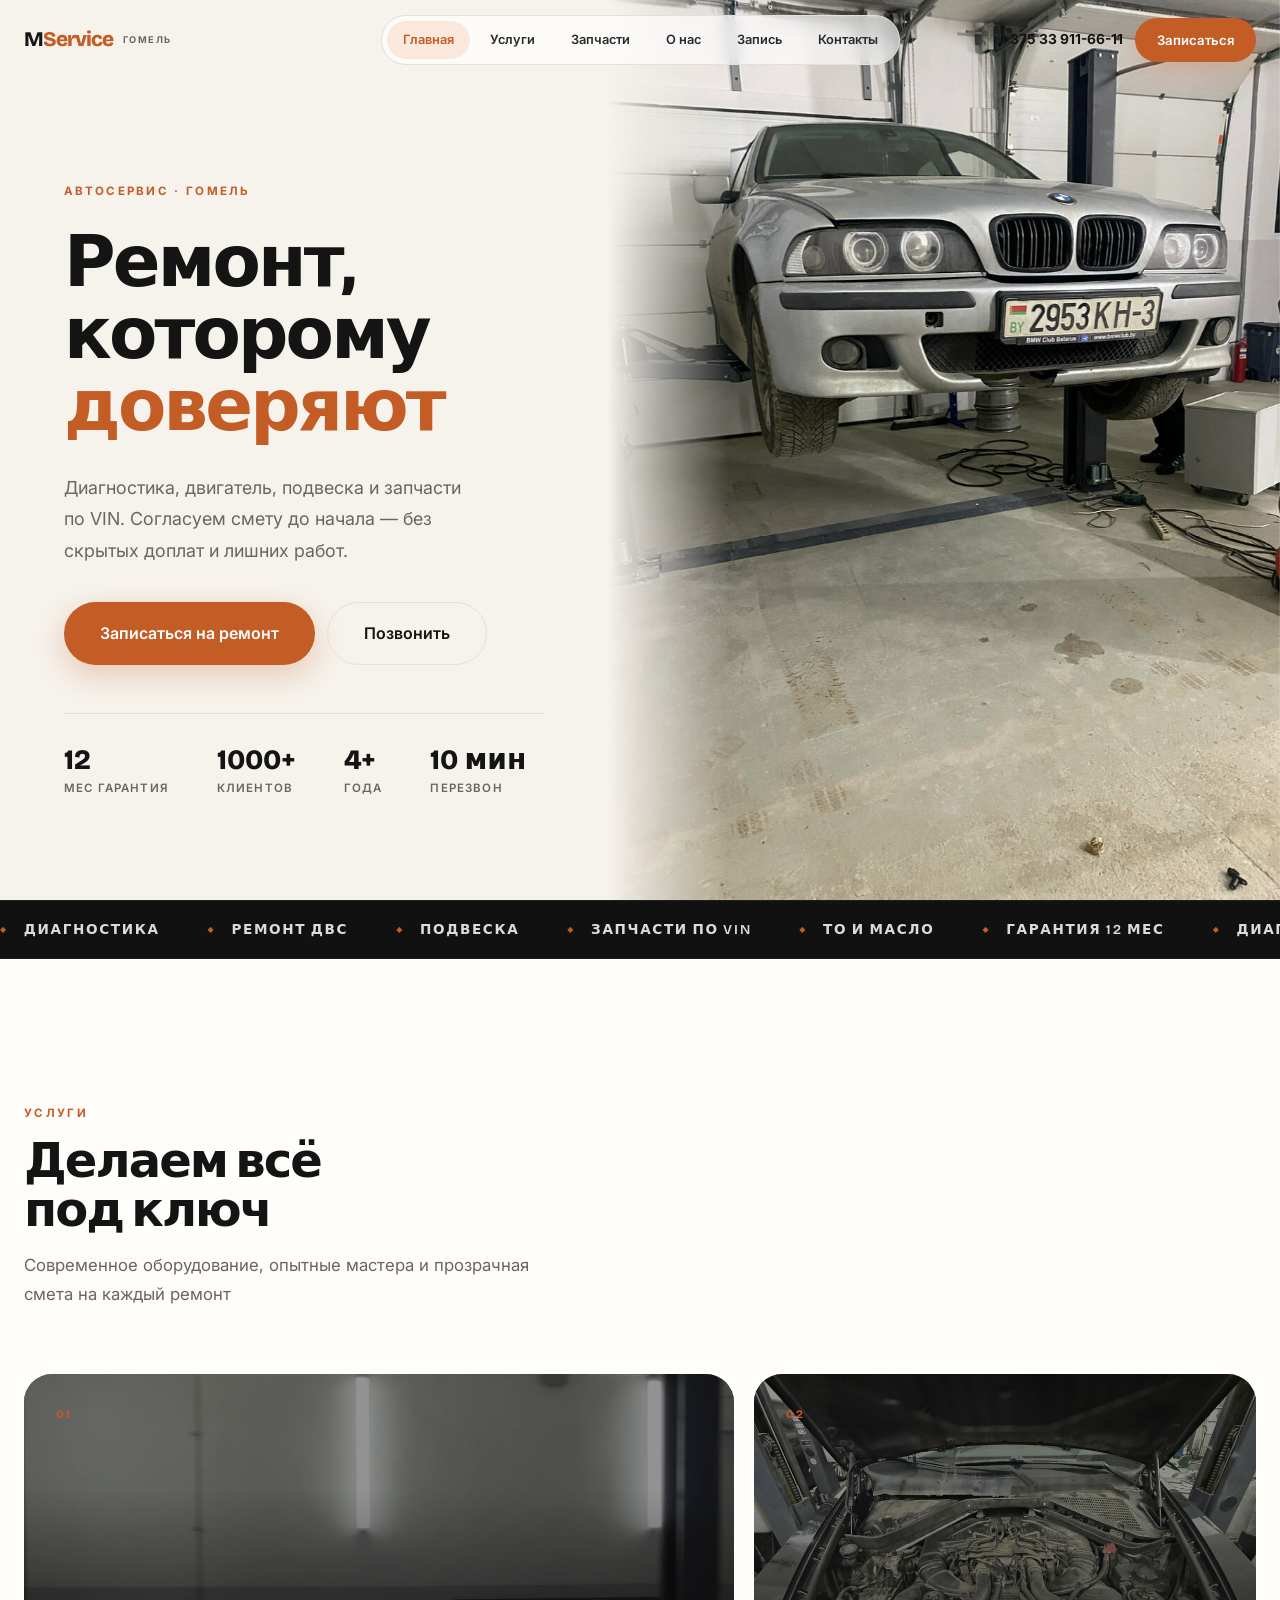
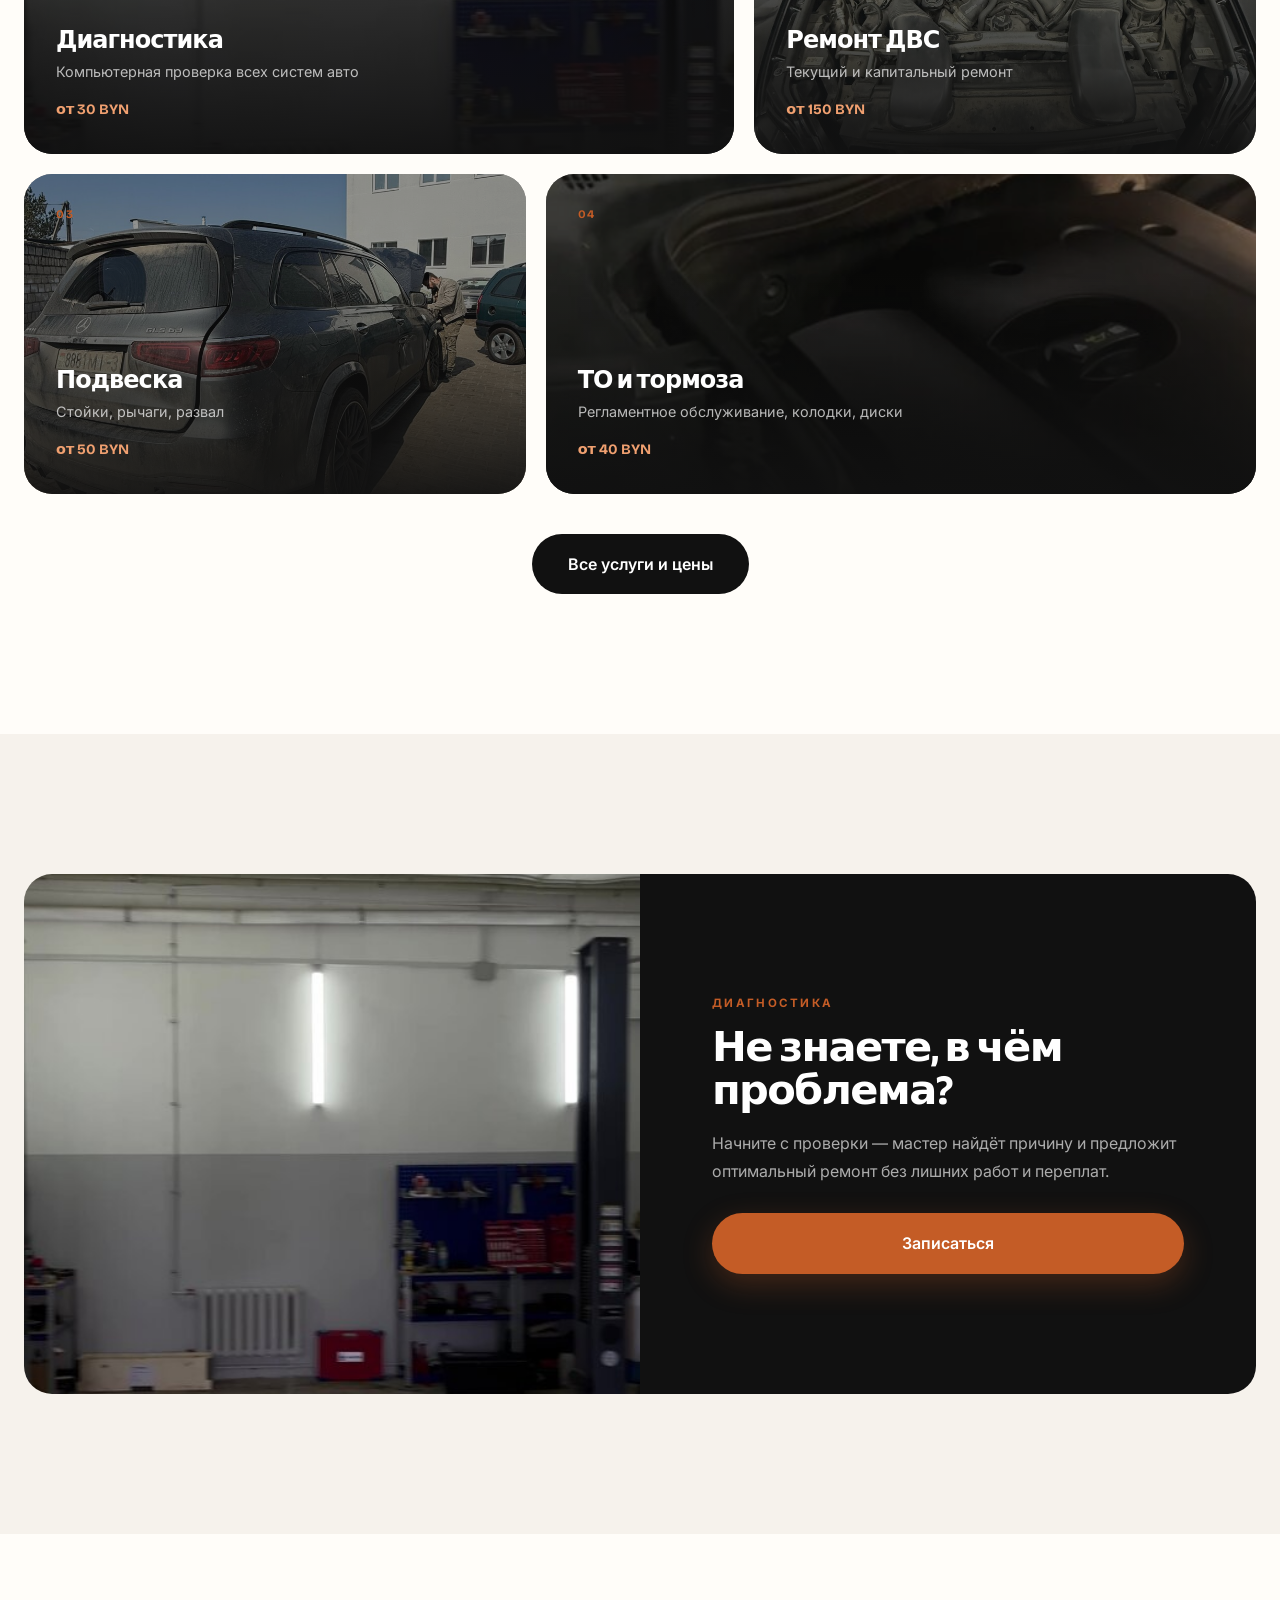
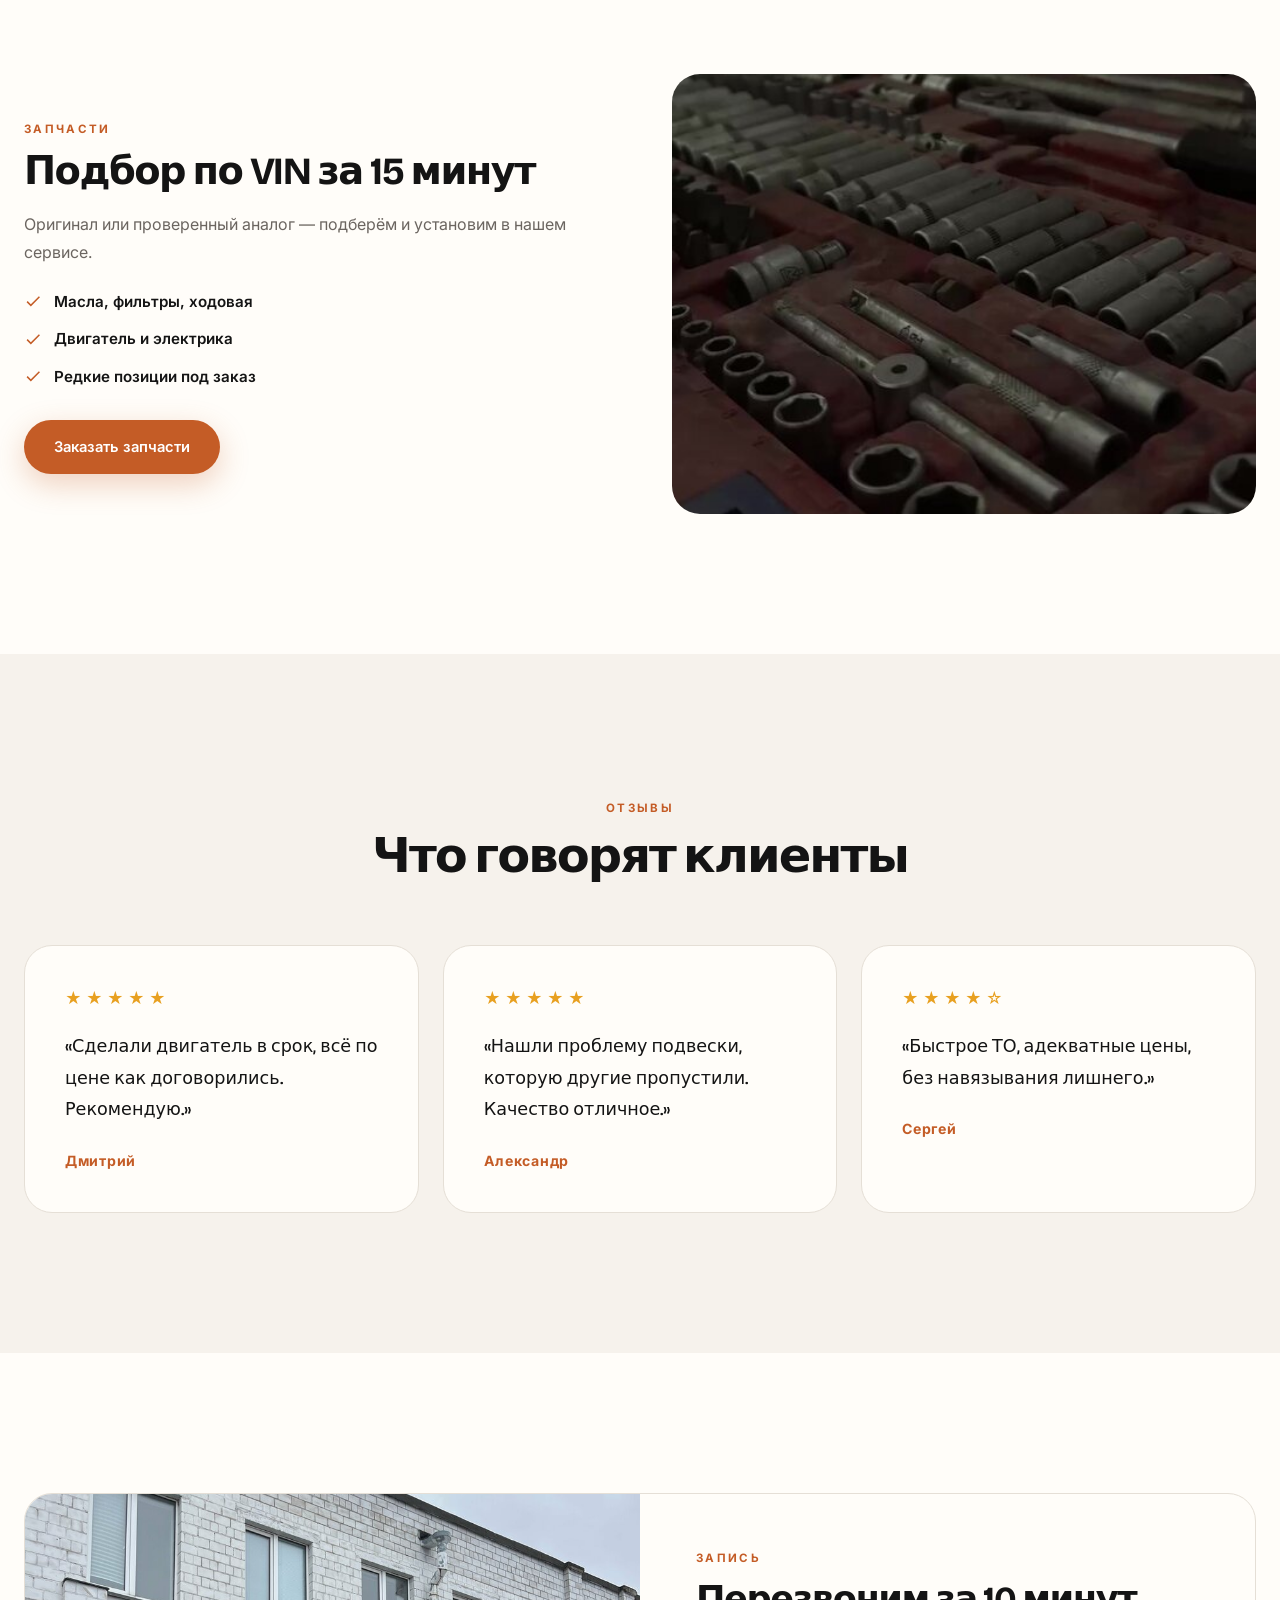
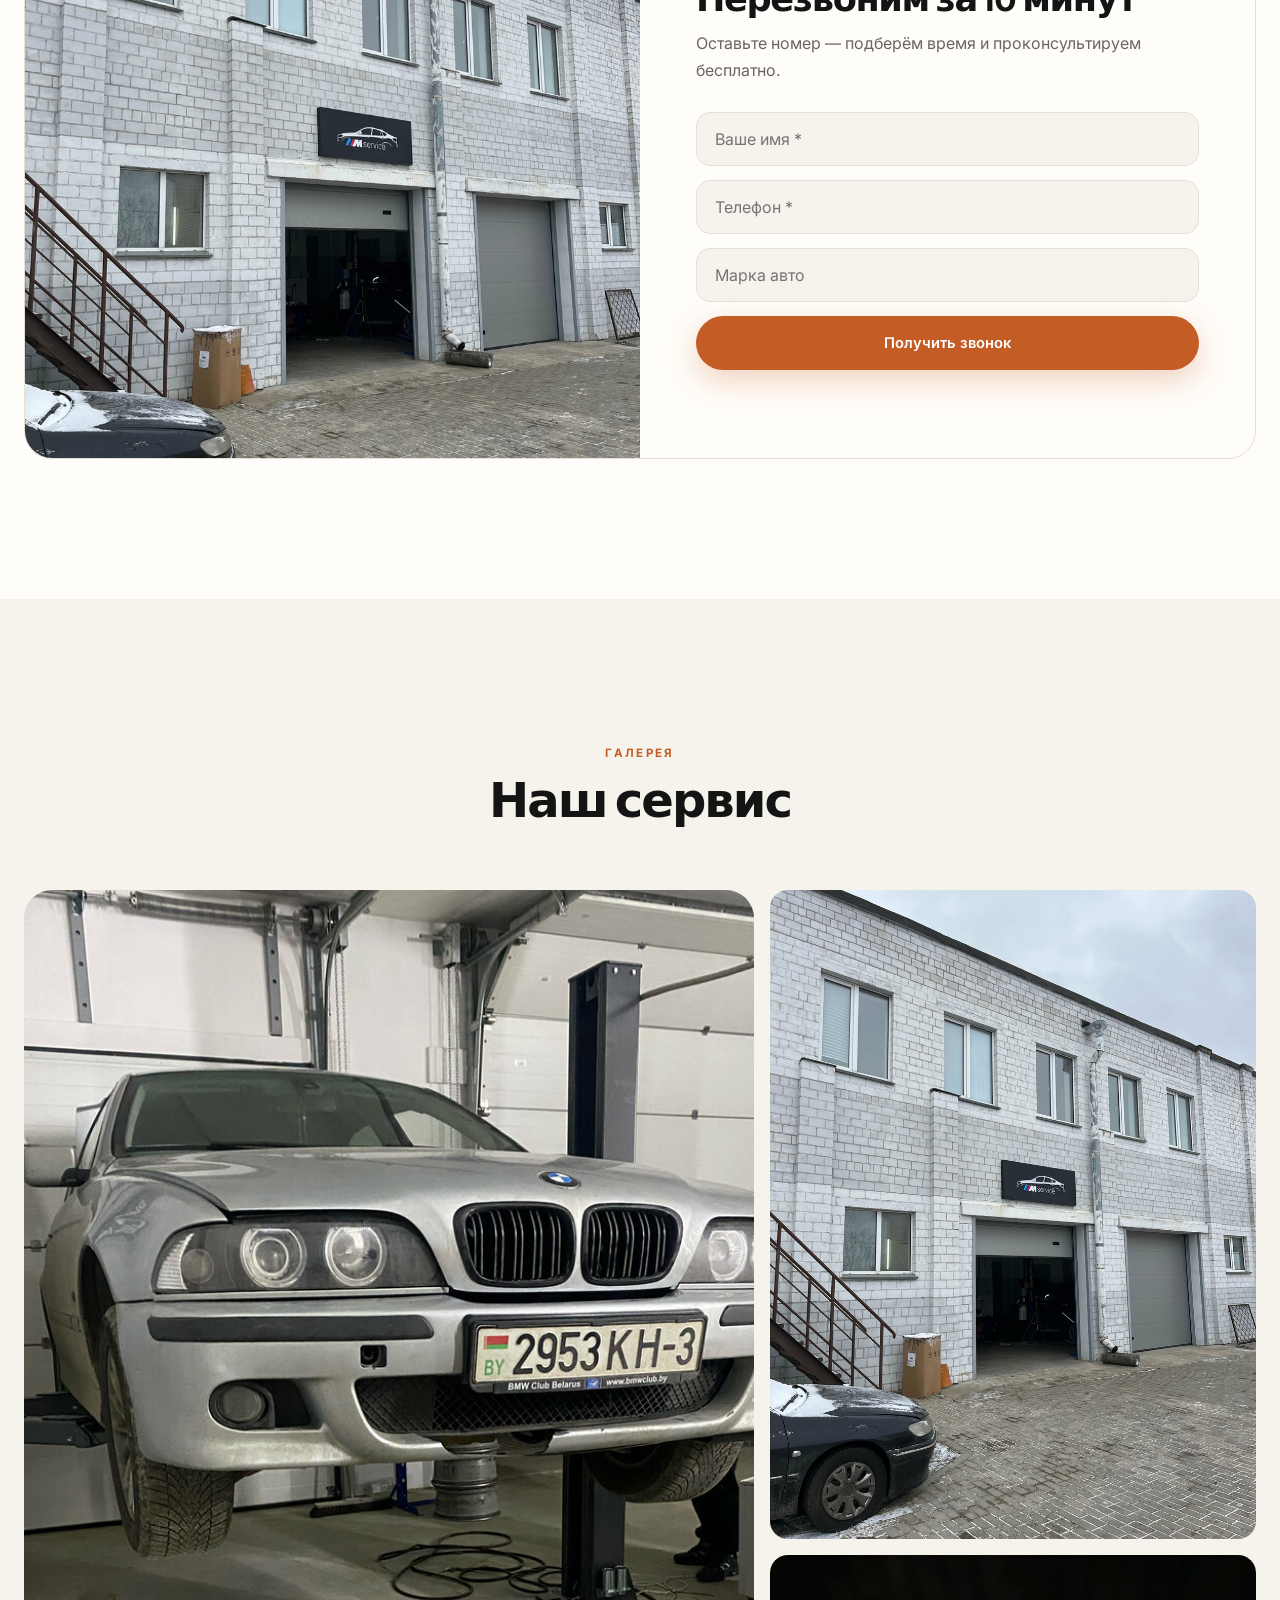
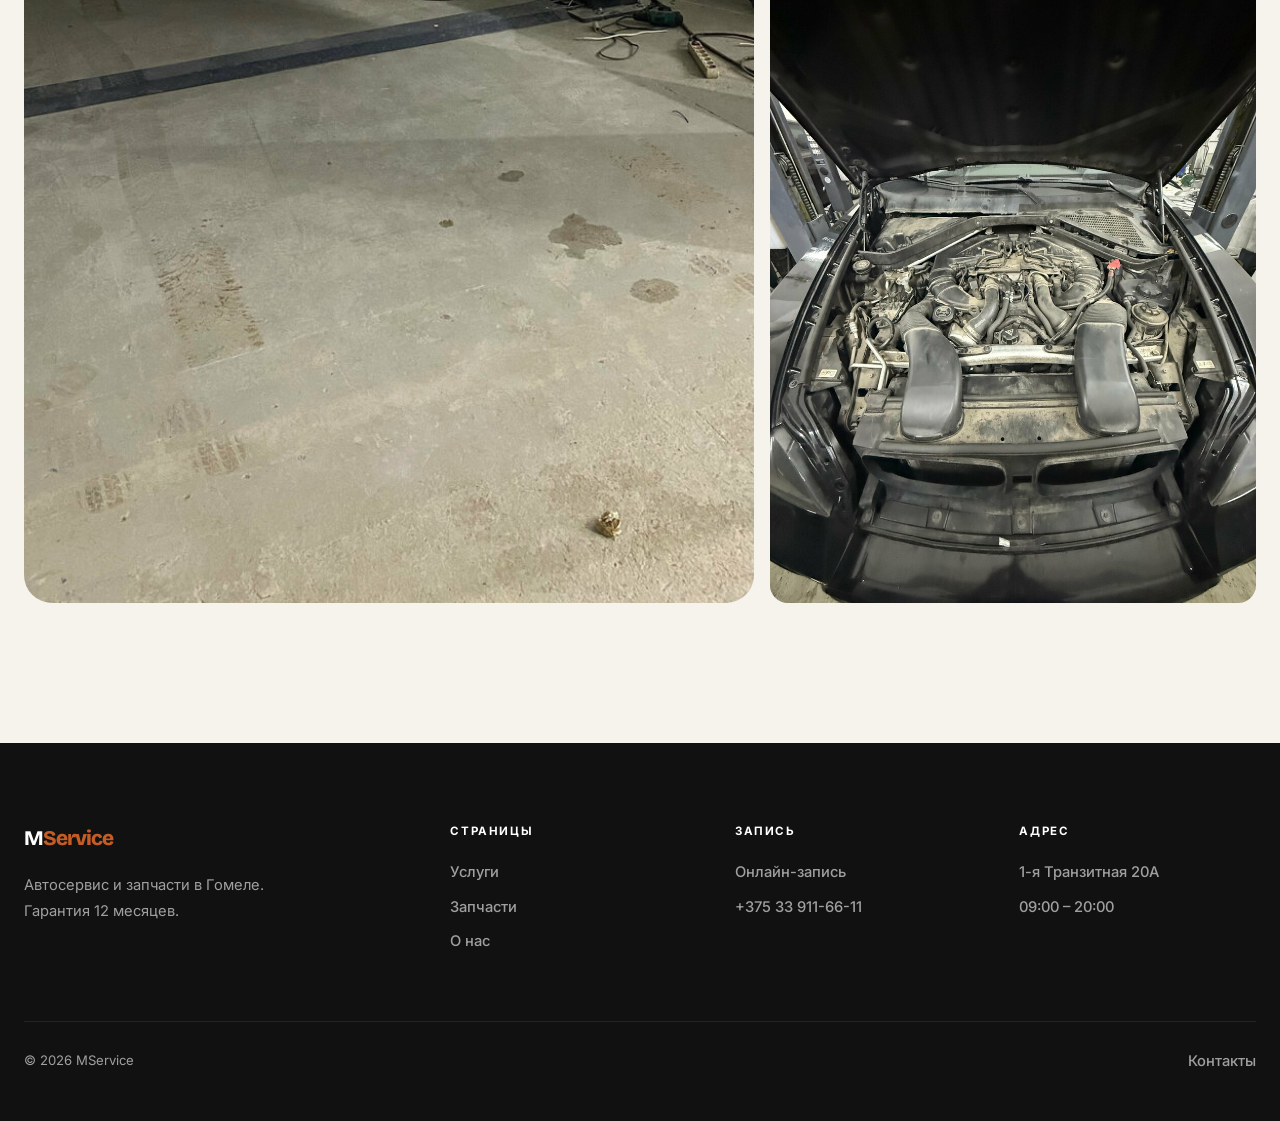
==== commit f7918bc4: "v15: replace stock photos with real MService images" ====
--- a/index.html
+++ b/index.html
@@ -8,7 +8,7 @@
   <link rel="preconnect" href="https://fonts.googleapis.com" />
   <link rel="preconnect" href="https://fonts.gstatic.com" crossorigin />
   <link href="https://fonts.googleapis.com/css2?family=Bricolage+Grotesque:opsz,wght@12..96,500;12..96,700;12..96,800&family=Inter:wght@400;500;600;700&display=swap" rel="stylesheet" />
-  <link rel="stylesheet" href="./styles.css?v=14" />
+  <link rel="stylesheet" href="./styles.css?v=15" />
 </head>
 <body data-page="home">
 <div id="ms-root">
@@ -63,7 +63,7 @@
         </div>
       </div>
       <div class="hero-right">
-        <img src="https://images.unsplash.com/photo-1617531653332-bd46c24f2068?w=1400&q=90" alt="Премиальный автомобиль" width="1400" height="1800" fetchpriority="high" />
+        <img src="./images/bmw-lift.jpg" alt="BMW на подъёмнике в MService" width="1400" height="1800" fetchpriority="high" />
       </div>
     </section>
 
@@ -93,7 +93,7 @@
         </div>
         <div class="bento">
           <article class="bento-card bento-a reveal">
-            <img src="https://images.unsplash.com/photo-1581094794329-cd5aa2aee6a8?w=1200&q=85" alt="Диагностика" loading="lazy" />
+            <img src="./images/diagnostic.jpg" alt="Диагностика" loading="lazy" />
             <div class="bento-card-body">
               <span class="bento-num">01</span>
               <h3>Диагностика</h3>
@@ -102,7 +102,7 @@
             </div>
           </article>
           <article class="bento-card bento-b reveal">
-            <img src="https://images.unsplash.com/photo-1487754180451-c456f719a1fc?w=900&q=85" alt="Двигатель" loading="lazy" />
+            <img src="./images/engine.jpg" alt="Двигатель" loading="lazy" />
             <div class="bento-card-body">
               <span class="bento-num">02</span>
               <h3>Ремонт ДВС</h3>
@@ -111,7 +111,7 @@
             </div>
           </article>
           <article class="bento-card bento-c reveal">
-            <img src="https://images.unsplash.com/photo-1625047509248-ec889cbff17f?w=900&q=85" alt="Подвеска" loading="lazy" />
+            <img src="./images/garage.jpg" alt="Подвеска" loading="lazy" />
             <div class="bento-card-body">
               <span class="bento-num">03</span>
               <h3>Подвеска</h3>
@@ -120,7 +120,7 @@
             </div>
           </article>
           <article class="bento-card bento-d reveal">
-            <img src="https://images.unsplash.com/photo-1619642751034-765df43c7869?w=1200&q=85" alt="Сервис" loading="lazy" />
+            <img src="./images/tools.jpg" alt="Сервис" loading="lazy" />
             <div class="bento-card-body">
               <span class="bento-num">04</span>
               <h3>ТО и тормоза</h3>
@@ -137,7 +137,7 @@
 
     <section class="sec sec-cream">
       <div class="wrap showcase reveal">
-        <div class="showcase-img" style="background-image:url('https://images.unsplash.com/photo-1492144534655-ae79c964c9d7?w=1200&q=85')"></div>
+        <div class="showcase-img" style="background-image:url('./images/diagnostic.jpg')"></div>
         <div class="showcase-text">
           <span class="sec-tag">Диагностика</span>
           <h2>Не знаете, в чём проблема?</h2>
@@ -160,7 +160,7 @@
           </ul>
           <a class="btn btn-primary" href="./parts.html">Заказать запчасти</a>
         </div>
-        <div class="split-img reveal" style="background-image:url('https://images.unsplash.com/photo-1486262715619-67b85e0b08d3?w=1000&q=85')"></div>
+        <div class="split-img reveal" style="background-image:url('./images/parts.jpg')"></div>
       </div>
     </section>
 
@@ -222,7 +222,7 @@
           </div>
           <div class="gallery-side">
             <img src="./images/facade.jpg" alt="Фасад MService" loading="lazy" />
-            <img src="https://images.unsplash.com/photo-1503376780353-7e6692767b70?w=700&q=85" alt="Автосервис" loading="lazy" />
+            <img src="./images/engine.jpg" alt="Ремонт двигателя" loading="lazy" />
           </div>
         </div>
       </div>
@@ -246,6 +246,6 @@
     <a href="tel:+375339116611"><svg viewBox="0 0 24 24"><path d="M6.6 10.8c1.4 2.8 3.4 4.9 6.2 6.2l2.1-2.1c.3-.3.7-.4 1-.2 1.1.4 2.3.6 3.5.6.6 0 1 .4 1 1V20c0 .6-.4 1-1 1C10.6 21 3 13.4 3 4c0-.6.4-1 1-1h3.5c.6 0 1 .4 1 1 0 1.2.2 2.4.6 3.5.1.3 0 .7-.2 1L6.6 10.8z"/></svg>Звонок</a>
   </nav>
 </div>
-<script src="./main.js?v=14"></script>
+<script src="./main.js?v=15"></script>
 </body>
 </html>
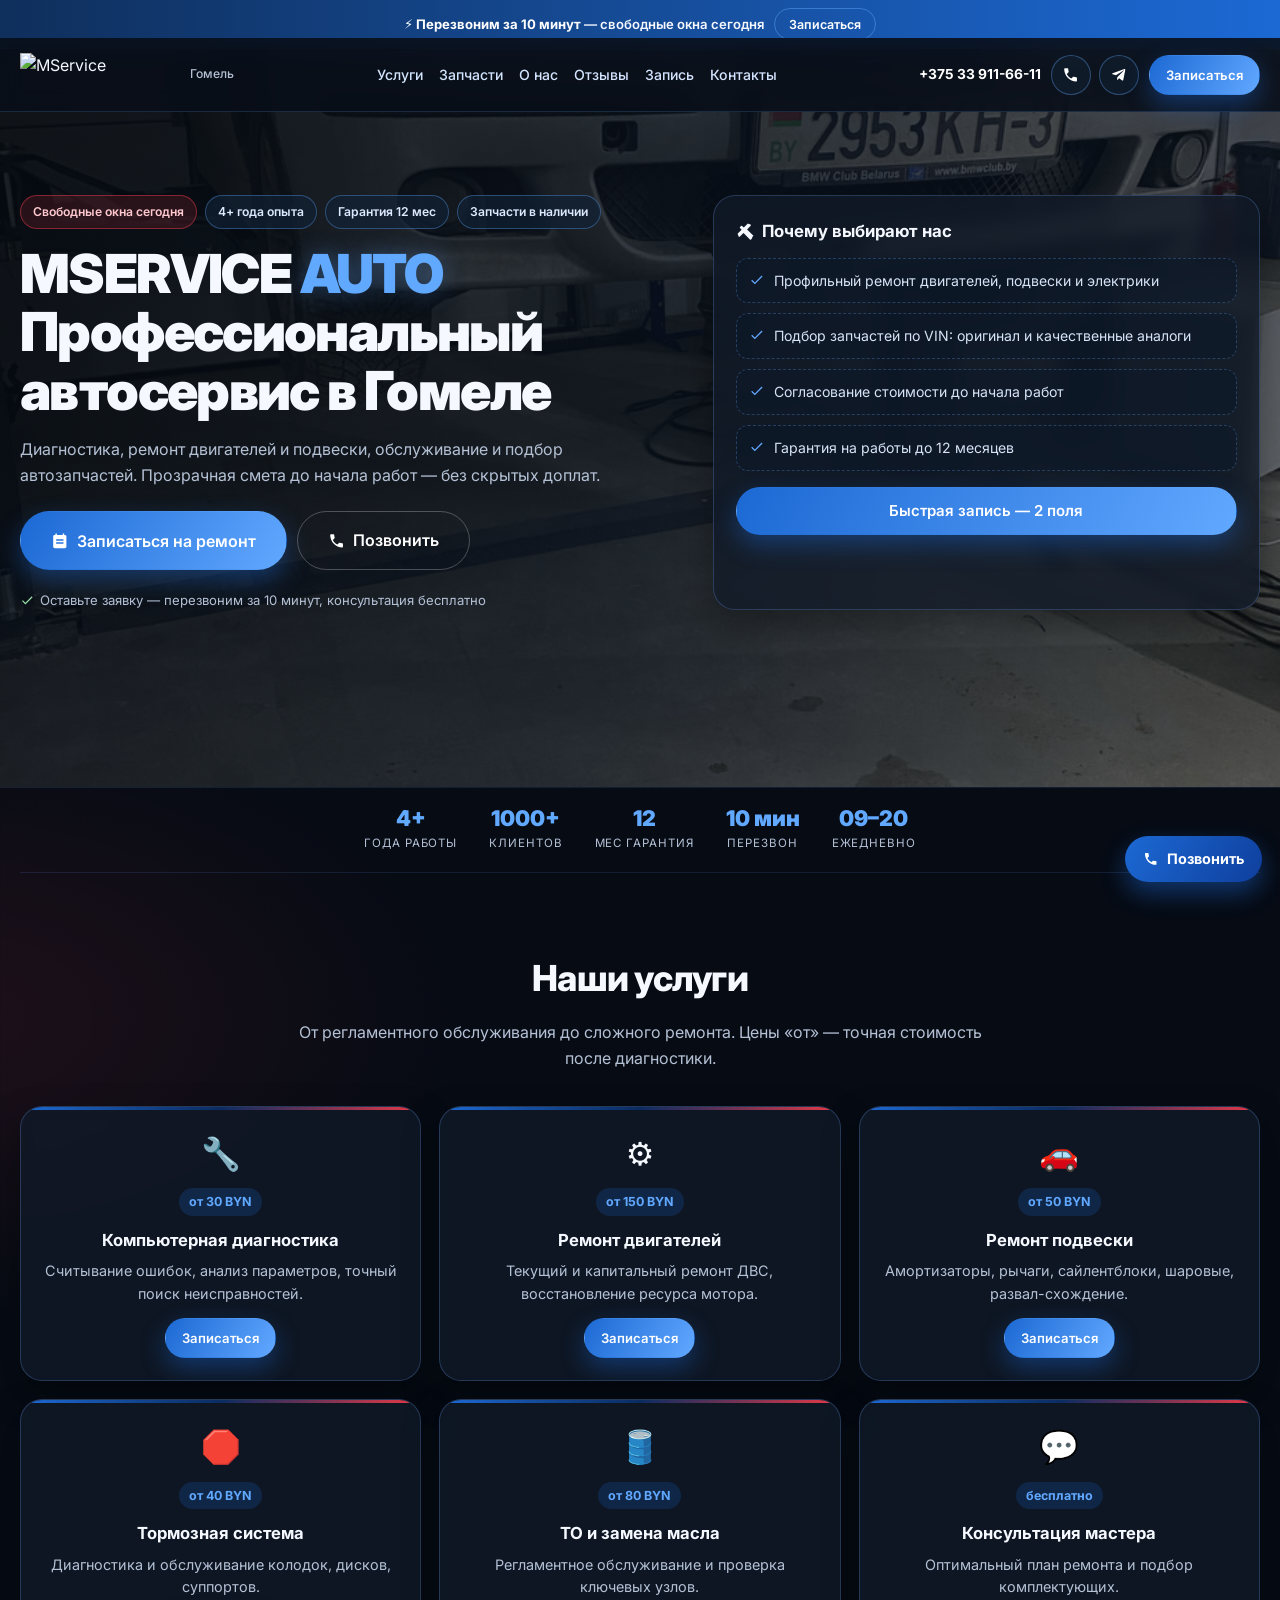
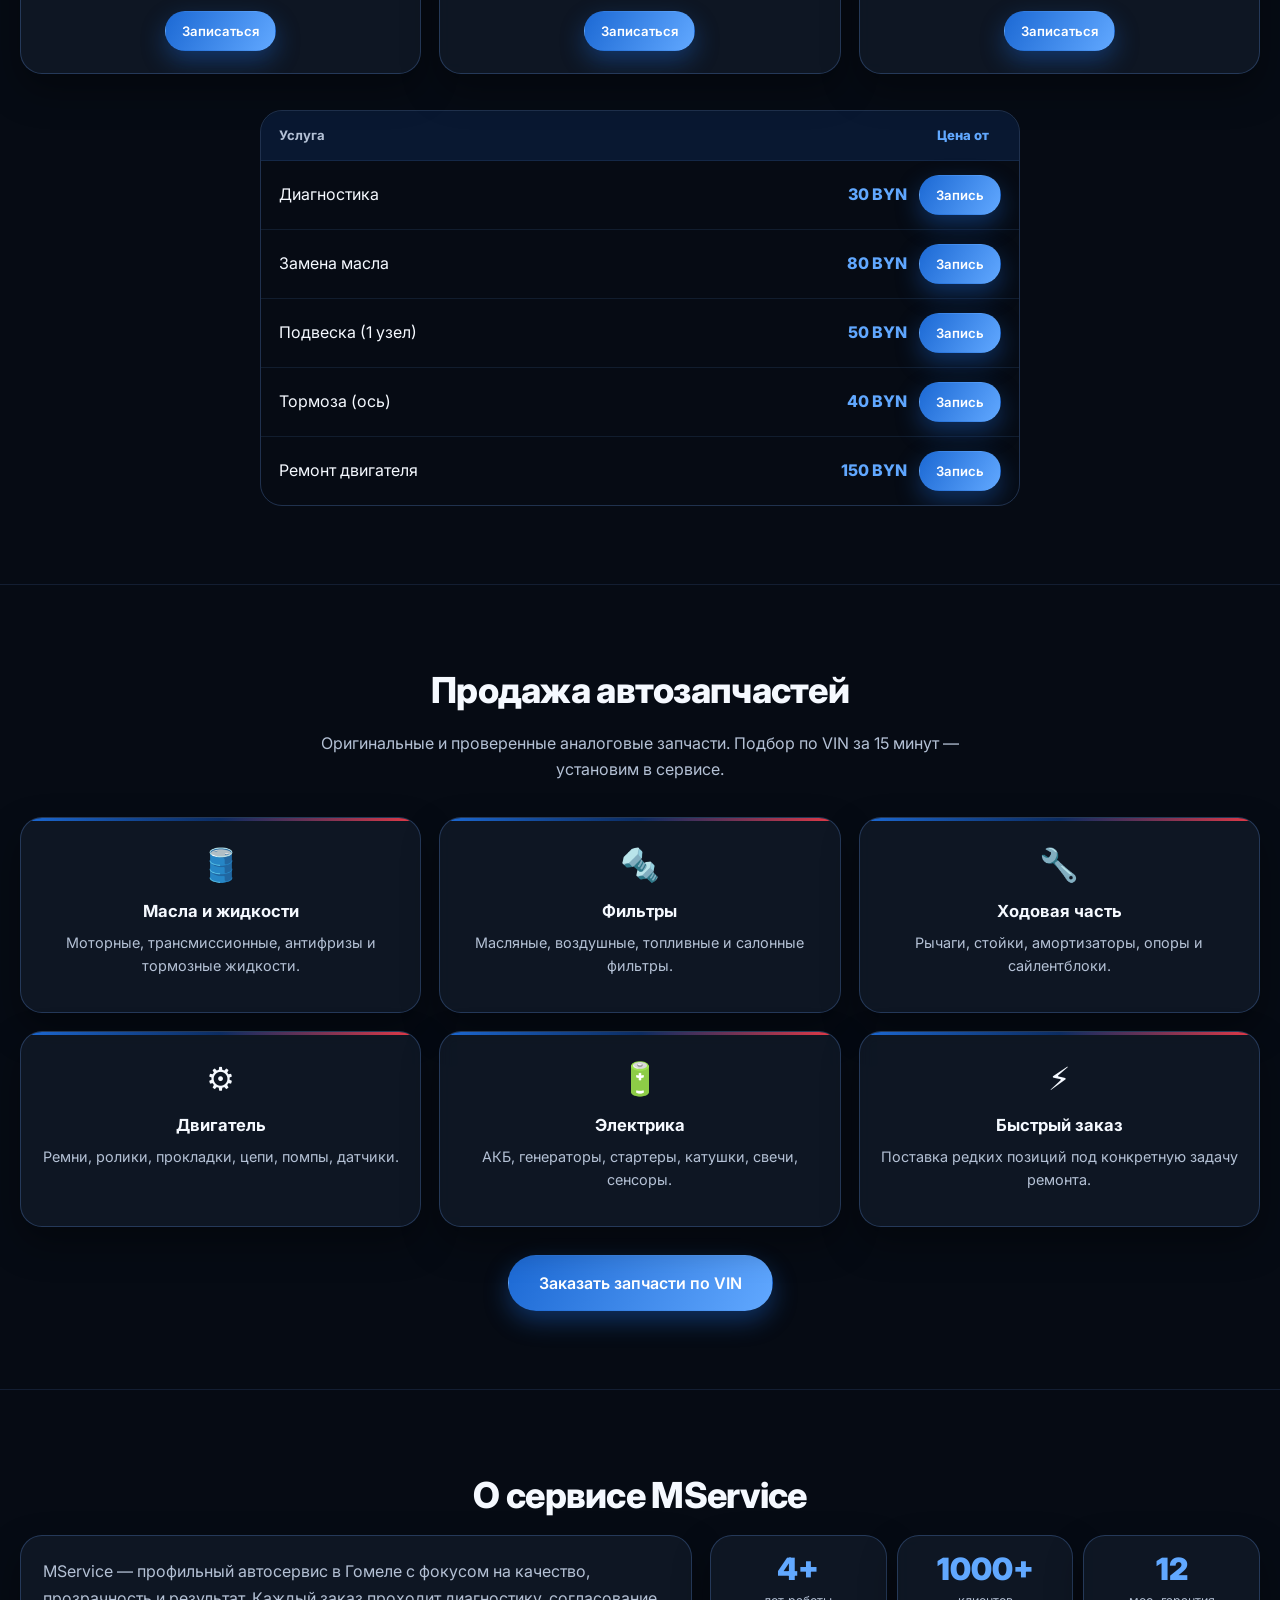
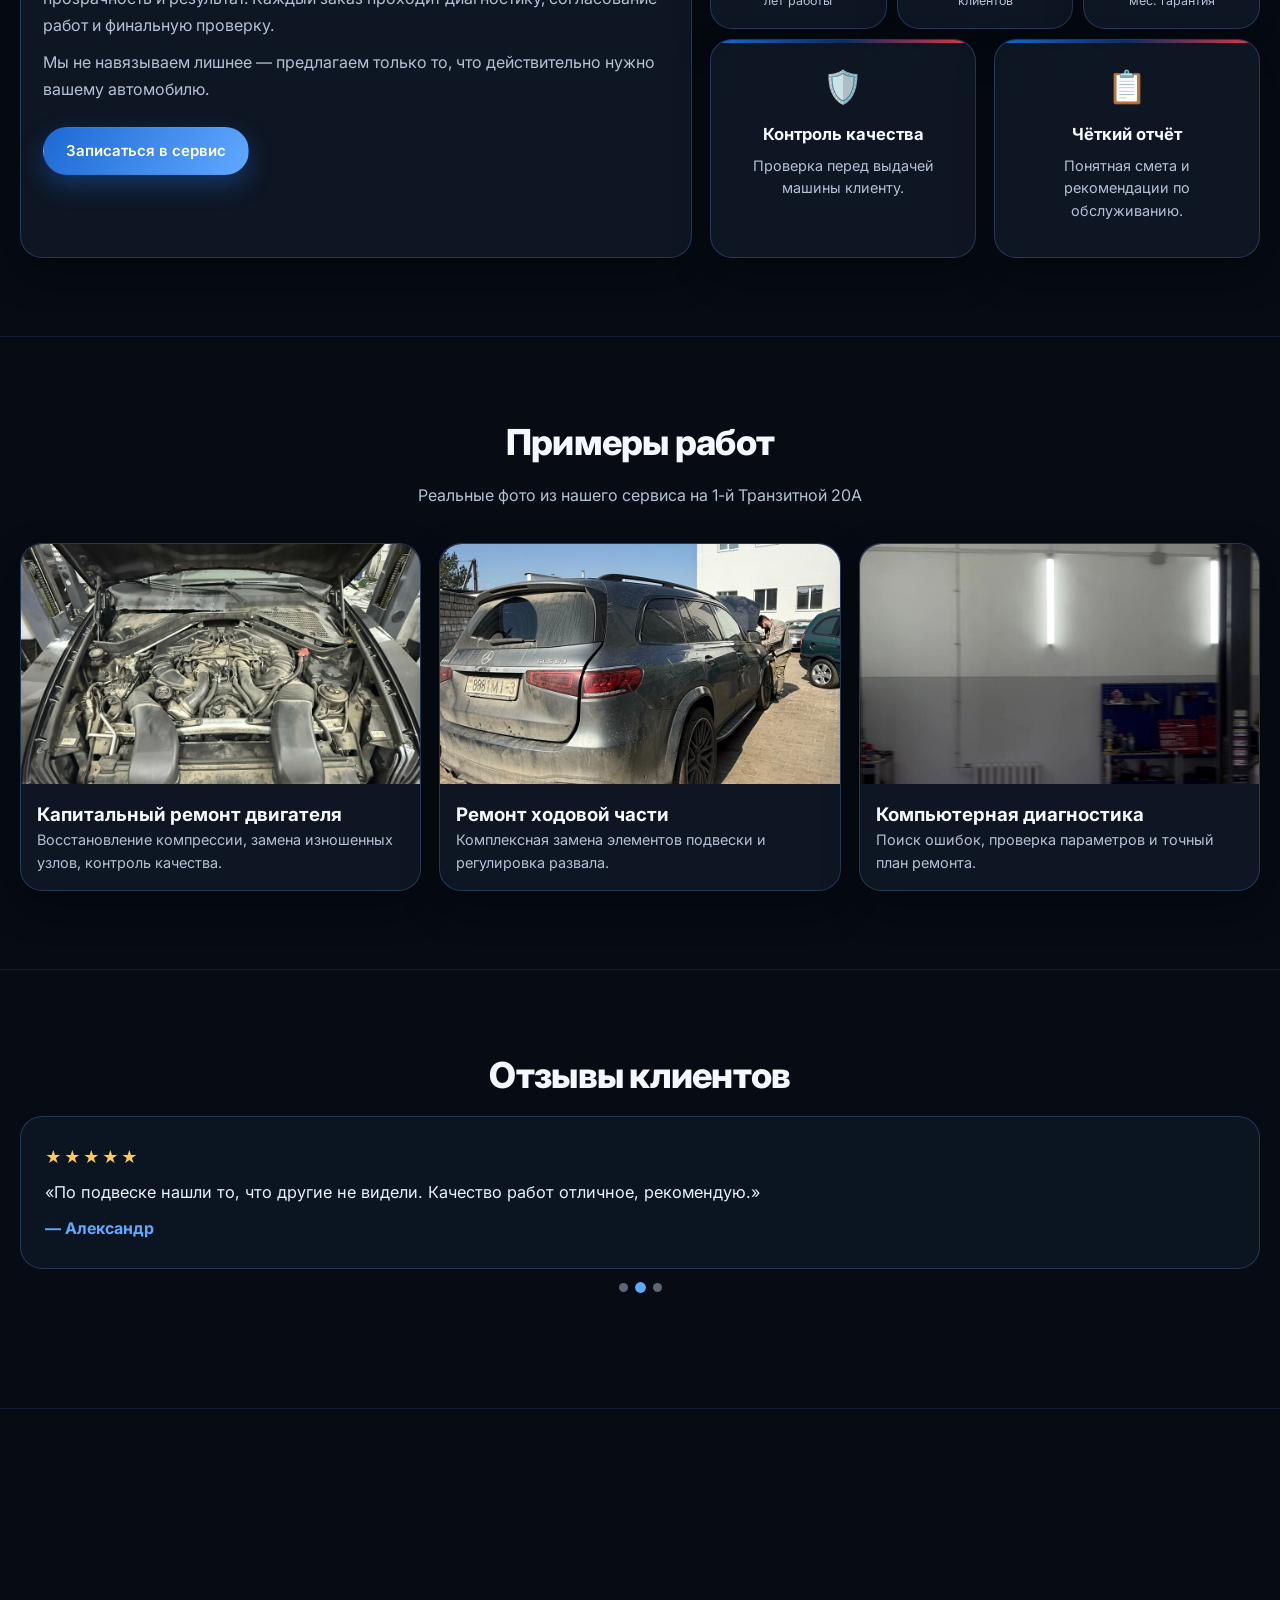
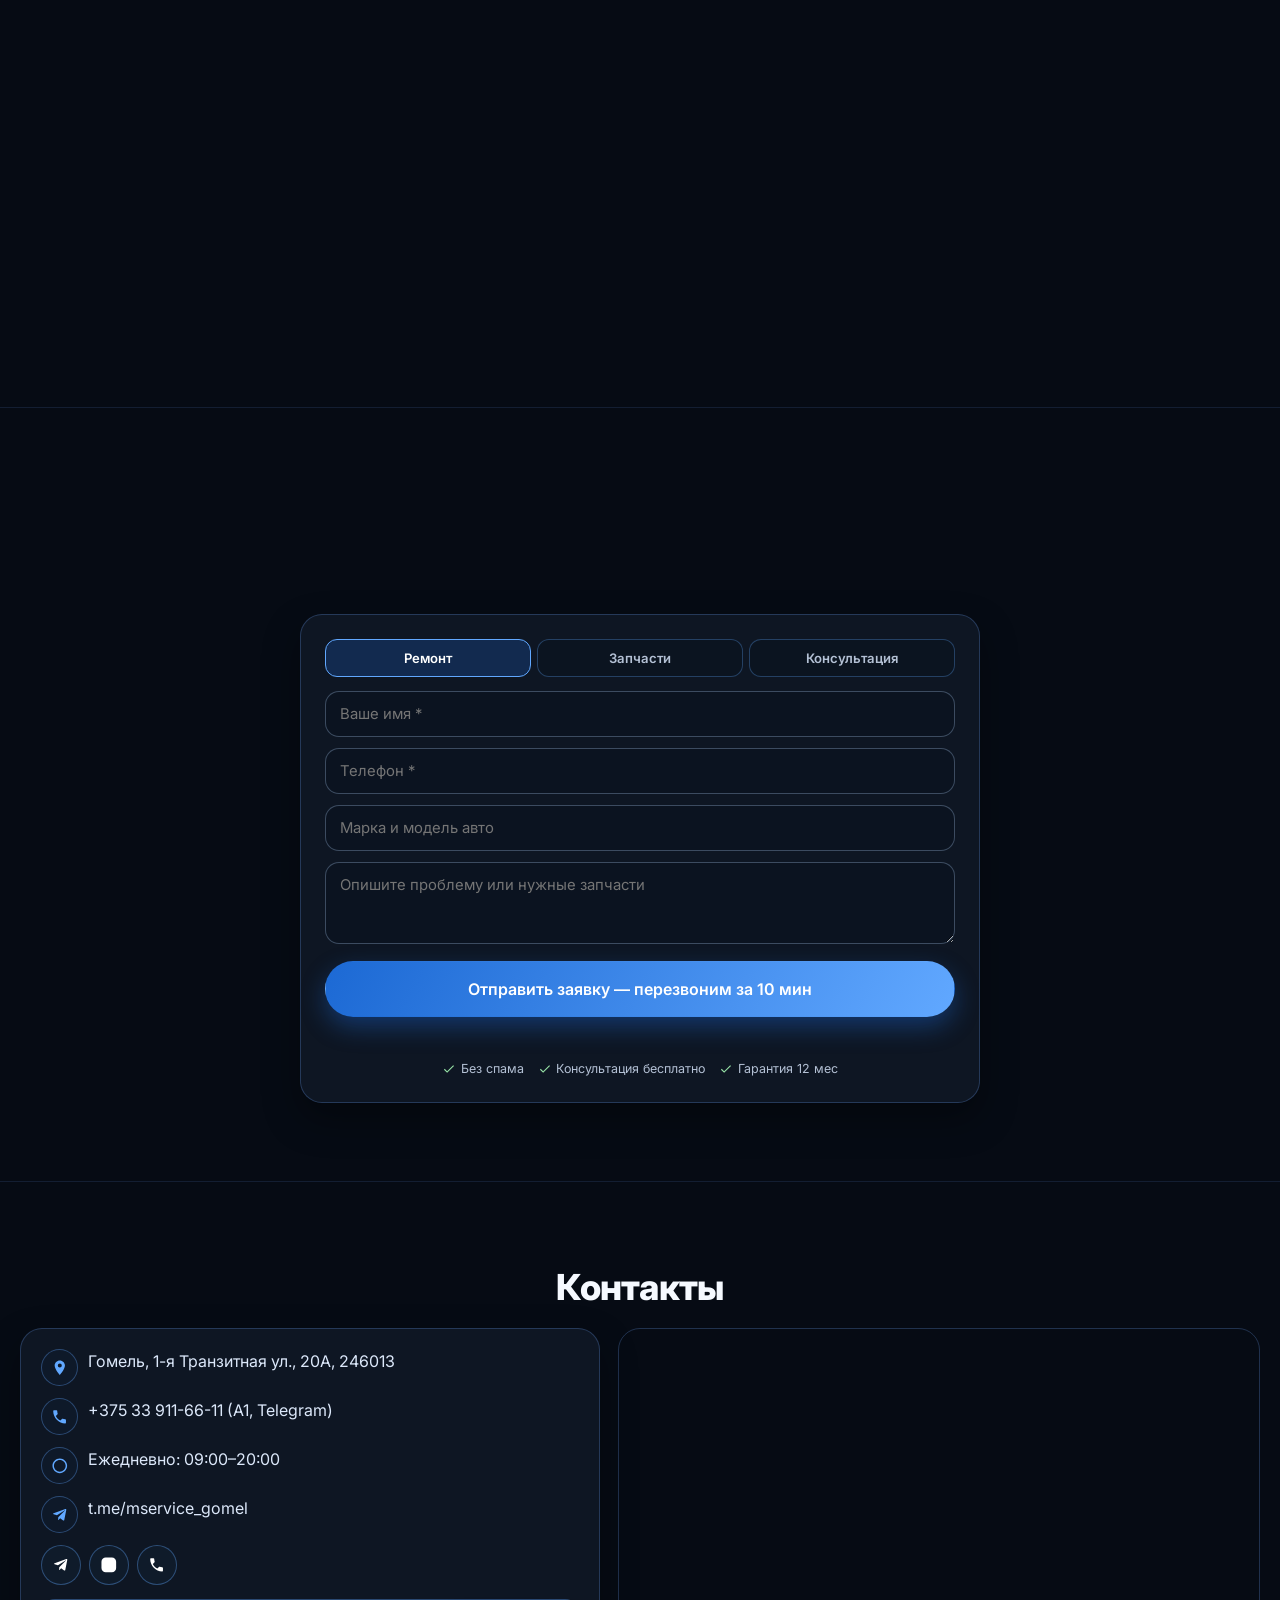
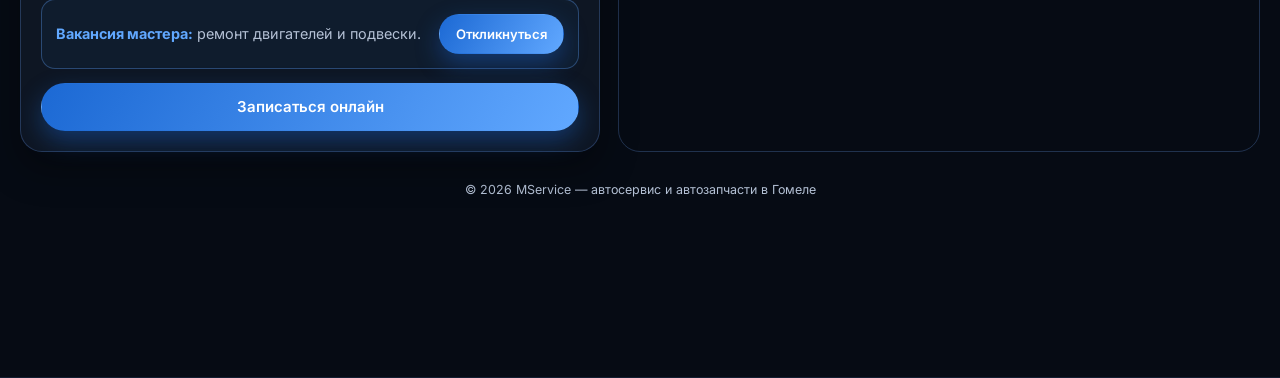
==== commit 513613cb: "v16: conversion-focused dark landing — modals, FAQ, sticky CTA, real photos" ====
--- a/index.html
+++ b/index.html
@@ -3,31 +3,76 @@
 <head>
   <meta charset="UTF-8" />
   <meta name="viewport" content="width=device-width, initial-scale=1.0, viewport-fit=cover" />
-  <title>MService — Автосервис в Гомеле</title>
-  <meta name="description" content="Ремонт авто в Гомеле. Диагностика, ДВС, подвеска, запчасти. Гарантия 12 мес." />
+  <title>MService — Автосервис и автозапчасти в Гомеле</title>
+  <meta name="description" content="MService в Гомеле: ремонт двигателей и подвески, диагностика, ТО и продажа автозапчастей. Прозрачная смета, гарантия, запись онлайн." />
+  <meta name="keywords" content="автосервис Гомель, ремонт двигателя, ремонт подвески, диагностика авто, автозапчасти Гомель, MService" />
+  <meta name="robots" content="index, follow, max-snippet:-1, max-image-preview:large" />
+  <link rel="canonical" href="https://tolkachev14881488-beep.github.io/mservice/" />
+
+  <meta property="og:type" content="website" />
+  <meta property="og:locale" content="ru_RU" />
+  <meta property="og:site_name" content="MService" />
+  <meta property="og:title" content="MService — Автосервис в Гомеле" />
+  <meta property="og:description" content="Ремонт двигателей и подвески, диагностика, автозапчасти. Гарантия и честные цены." />
+  <meta property="og:url" content="https://tolkachev14881488-beep.github.io/mservice/" />
+  <meta property="og:image" content="https://optim.tildacdn.ink/tild3837-3036-4834-b830-363433323335/-/format/webp/noroot.png.webp" />
+
   <link rel="preconnect" href="https://fonts.googleapis.com" />
   <link rel="preconnect" href="https://fonts.gstatic.com" crossorigin />
-  <link href="https://fonts.googleapis.com/css2?family=Bricolage+Grotesque:opsz,wght@12..96,500;12..96,700;12..96,800&family=Inter:wght@400;500;600;700&display=swap" rel="stylesheet" />
-  <link rel="stylesheet" href="./styles.css?v=15" />
+  <link rel="preload" as="image" href="./images/bmw-lift.jpg" />
+  <link href="https://fonts.googleapis.com/css2?family=Inter:wght@400;500;600;700;800;900&display=swap" rel="stylesheet" />
+  <link rel="stylesheet" href="./styles.css?v=16" />
+
+  <script type="application/ld+json">
+  {
+    "@context": "https://schema.org",
+    "@type": "AutoRepair",
+    "name": "MService",
+    "url": "https://tolkachev14881488-beep.github.io/mservice/",
+    "telephone": "+375339116611",
+    "image": "https://optim.tildacdn.ink/tild3837-3036-4834-b830-363433323335/-/format/webp/noroot.png.webp",
+    "address": {
+      "@type": "PostalAddress",
+      "streetAddress": "1-я Транзитная ул., 20А",
+      "addressLocality": "Гомель",
+      "postalCode": "246013",
+      "addressCountry": "BY"
+    },
+    "openingHours": "Mo-Su 09:00-20:00",
+    "sameAs": ["https://t.me/mservice_gomel", "https://www.instagram.com/mservice.gomel/"]
+  }
+  </script>
 </head>
 <body data-page="home">
-<div id="ms-root">
-  <header class="site-header on-light">
+<div id="ms-root" class="has-conv-bar">
+  <div class="progress" id="msProgress"></div>
+
+  <div class="conv-bar">
+    <span>⚡ <strong>Перезвоним за 10 минут</strong> — свободные окна сегодня</span>
+    <button type="button" class="btn btn-sm open-modal-btn" style="padding:5px 14px;min-height:32px;font-size:0.78rem">Записаться</button>
+  </div>
+
+  <header class="site-header">
     <div class="wrap head">
-      <a href="./index.html" class="logo"><span class="logo-text">M<span>Service</span></span><span class="logo-tag">Гомель</span></a>
-      <div class="nav-wrap">
-        <nav class="nav-pill">
-          <a href="./index.html" data-nav="home">Главная</a>
-          <a href="./services.html" data-nav="services">Услуги</a>
-          <a href="./parts.html" data-nav="parts">Запчасти</a>
-          <a href="./about.html" data-nav="about">О нас</a>
-          <a href="./booking.html" data-nav="booking">Запись</a>
-          <a href="./contacts.html" data-nav="contacts">Контакты</a>
-        </nav>
-      </div>
+      <a href="#home" class="logo">
+        <img src="https://optim.tildacdn.ink/tild3837-3036-4834-b830-363433323335/-/format/webp/noroot.png.webp" alt="MService" width="160" height="44" />
+        <span class="logo-tag">Гомель</span>
+      </a>
+      <nav class="nav-main">
+        <a href="#services">Услуги</a>
+        <a href="#parts">Запчасти</a>
+        <a href="#about">О нас</a>
+        <a href="#reviews">Отзывы</a>
+        <a href="#booking">Запись</a>
+        <a href="#contacts">Контакты</a>
+      </nav>
       <div class="head-right">
         <a class="head-phone" href="tel:+375339116611">+375 33 911-66-11</a>
-        <a class="btn btn-primary btn-sm" href="./booking.html">Записаться</a>
+        <div class="head-icons">
+          <a class="icon-btn" href="tel:+375339116611" aria-label="Позвонить"><svg viewBox="0 0 24 24"><path d="M6.6 10.8c1.4 2.8 3.4 4.9 6.2 6.2l2.1-2.1c.3-.3.7-.4 1-.2 1.1.4 2.3.6 3.5.6.6 0 1 .4 1 1V20c0 .6-.4 1-1 1C10.6 21 3 13.4 3 4c0-.6.4-1 1-1h3.5c.6 0 1 .4 1 1 0 1.2.2 2.4.6 3.5.1.3 0 .7-.2 1L6.6 10.8z"/></svg></a>
+          <a class="icon-btn" href="https://t.me/mservice_gomel" target="_blank" rel="noopener" aria-label="Telegram"><svg viewBox="0 0 24 24"><path d="M9.9 15.5 9.7 19c.4 0 .6-.2.8-.4l2-1.9 4.1 3c.8.4 1.3.2 1.5-.7l2.7-13.4c.3-1.2-.4-1.7-1.2-1.4L3.6 9.8c-1.1.4-1.1 1 0 1.3l4.5 1.4 10.4-6.5c.5-.3.9-.1.5.2"/></svg></a>
+        </div>
+        <button type="button" class="btn btn-primary btn-sm open-modal-btn">Записаться</button>
         <button class="burger" id="burgerBtn" type="button" aria-label="Меню"><span></span><span></span><span></span></button>
       </div>
     </div>
@@ -35,217 +80,383 @@
 
   <div class="mobile-nav" id="mobileNav">
     <div class="mobile-nav-panel">
-      <a href="./index.html" data-nav="home">Главная</a>
-      <a href="./services.html" data-nav="services">Услуги</a>
-      <a href="./parts.html" data-nav="parts">Запчасти</a>
-      <a href="./about.html" data-nav="about">О нас</a>
-      <a href="./booking.html" data-nav="booking">Запись</a>
-      <a href="./contacts.html" data-nav="contacts">Контакты</a>
-      <a class="btn btn-primary" href="./booking.html">Записаться</a>
+      <a href="#services">Услуги</a>
+      <a href="#parts">Запчасти</a>
+      <a href="#about">О нас</a>
+      <a href="#reviews">Отзывы</a>
+      <a href="#booking">Запись</a>
+      <a href="#contacts">Контакты</a>
+      <button type="button" class="btn btn-primary open-modal-btn">Записаться сейчас</button>
     </div>
   </div>
 
   <main>
-    <section class="hero-split">
-      <div class="hero-left">
-        <span class="hero-kicker">Автосервис · Гомель</span>
-        <h1>Ремонт,<br>которому<br><em>доверяют</em></h1>
-        <p class="hero-desc">Диагностика, двигатель, подвеска и запчасти по VIN. Согласуем смету до начала — без скрытых доплат и лишних работ.</p>
-        <div class="hero-actions">
-          <a class="btn btn-primary btn-lg" href="./booking.html">Записаться на ремонт</a>
-          <a class="btn btn-line btn-lg" href="tel:+375339116611">Позвонить</a>
-        </div>
-        <div class="hero-metrics">
-          <div class="hero-metric"><strong>12</strong><span>мес гарантия</span></div>
-          <div class="hero-metric"><strong>1000+</strong><span>клиентов</span></div>
-          <div class="hero-metric"><strong>4+</strong><span>года</span></div>
-          <div class="hero-metric"><strong>10 мин</strong><span>перезвон</span></div>
-        </div>
-      </div>
-      <div class="hero-right">
-        <img src="./images/bmw-lift.jpg" alt="BMW на подъёмнике в MService" width="1400" height="1800" fetchpriority="high" />
-      </div>
-    </section>
-
-    <div class="marquee" aria-hidden="true">
-      <div class="marquee-track">
-        <span class="marquee-item">Диагностика</span>
-        <span class="marquee-item">Ремонт ДВС</span>
-        <span class="marquee-item">Подвеска</span>
-        <span class="marquee-item">Запчасти по VIN</span>
-        <span class="marquee-item">ТО и масло</span>
-        <span class="marquee-item">Гарантия 12 мес</span>
-        <span class="marquee-item">Диагностика</span>
-        <span class="marquee-item">Ремонт ДВС</span>
-        <span class="marquee-item">Подвеска</span>
-        <span class="marquee-item">Запчасти по VIN</span>
-        <span class="marquee-item">ТО и масло</span>
-        <span class="marquee-item">Гарантия 12 мес</span>
-      </div>
-    </div>
-
-    <section class="sec sec-paper">
-      <div class="wrap">
-        <div class="sec-head reveal">
-          <span class="sec-tag">Услуги</span>
-          <h2>Делаем всё<br>под ключ</h2>
-          <p>Современное оборудование, опытные мастера и прозрачная смета на каждый ремонт</p>
-        </div>
-        <div class="bento">
-          <article class="bento-card bento-a reveal">
-            <img src="./images/diagnostic.jpg" alt="Диагностика" loading="lazy" />
-            <div class="bento-card-body">
-              <span class="bento-num">01</span>
-              <h3>Диагностика</h3>
-              <p>Компьютерная проверка всех систем авто</p>
-              <span class="bento-price">от 30 BYN</span>
-            </div>
-          </article>
-          <article class="bento-card bento-b reveal">
-            <img src="./images/engine.jpg" alt="Двигатель" loading="lazy" />
-            <div class="bento-card-body">
-              <span class="bento-num">02</span>
-              <h3>Ремонт ДВС</h3>
-              <p>Текущий и капитальный ремонт</p>
-              <span class="bento-price">от 150 BYN</span>
-            </div>
-          </article>
-          <article class="bento-card bento-c reveal">
-            <img src="./images/garage.jpg" alt="Подвеска" loading="lazy" />
-            <div class="bento-card-body">
-              <span class="bento-num">03</span>
-              <h3>Подвеска</h3>
-              <p>Стойки, рычаги, развал</p>
-              <span class="bento-price">от 50 BYN</span>
-            </div>
-          </article>
-          <article class="bento-card bento-d reveal">
-            <img src="./images/tools.jpg" alt="Сервис" loading="lazy" />
-            <div class="bento-card-body">
-              <span class="bento-num">04</span>
-              <h3>ТО и тормоза</h3>
-              <p>Регламентное обслуживание, колодки, диски</p>
-              <span class="bento-price">от 40 BYN</span>
-            </div>
-          </article>
-        </div>
-        <div style="margin-top:40px;text-align:center" class="reveal">
-          <a class="btn btn-dark btn-lg" href="./services.html">Все услуги и цены</a>
-        </div>
-      </div>
-    </section>
-
-    <section class="sec sec-cream">
-      <div class="wrap showcase reveal">
-        <div class="showcase-img" style="background-image:url('./images/diagnostic.jpg')"></div>
-        <div class="showcase-text">
-          <span class="sec-tag">Диагностика</span>
-          <h2>Не знаете, в чём проблема?</h2>
-          <p>Начните с проверки — мастер найдёт причину и предложит оптимальный ремонт без лишних работ и переплат.</p>
-          <a class="btn btn-primary btn-lg" href="./booking.html">Записаться</a>
-        </div>
-      </div>
-    </section>
-
-    <section class="sec sec-paper">
-      <div class="wrap split">
-        <div class="split-text reveal">
-          <span class="sec-tag">Запчасти</span>
-          <h2>Подбор по VIN за 15 минут</h2>
-          <p>Оригинал или проверенный аналог — подберём и установим в нашем сервисе.</p>
-          <ul class="check-list">
-            <li><svg viewBox="0 0 24 24"><path d="M9 16.2 4.8 12l-1.4 1.4L9 19 21 7l-1.4-1.4L9 16.2z"/></svg>Масла, фильтры, ходовая</li>
-            <li><svg viewBox="0 0 24 24"><path d="M9 16.2 4.8 12l-1.4 1.4L9 19 21 7l-1.4-1.4L9 16.2z"/></svg>Двигатель и электрика</li>
-            <li><svg viewBox="0 0 24 24"><path d="M9 16.2 4.8 12l-1.4 1.4L9 19 21 7l-1.4-1.4L9 16.2z"/></svg>Редкие позиции под заказ</li>
-          </ul>
-          <a class="btn btn-primary" href="./parts.html">Заказать запчасти</a>
-        </div>
-        <div class="split-img reveal" style="background-image:url('./images/parts.jpg')"></div>
-      </div>
-    </section>
-
-    <section class="sec sec-cream">
-      <div class="wrap">
-        <div class="sec-head center reveal">
-          <span class="sec-tag">Отзывы</span>
-          <h2>Что говорят клиенты</h2>
-        </div>
-        <div class="grid-3">
-          <article class="rev-card reveal">
-            <div class="rev-stars">★★★★★</div>
-            <p>«Сделали двигатель в срок, всё по цене как договорились. Рекомендую.»</p>
-            <div class="rev-name">Дмитрий</div>
-          </article>
-          <article class="rev-card reveal">
-            <div class="rev-stars">★★★★★</div>
-            <p>«Нашли проблему подвески, которую другие пропустили. Качество отличное.»</p>
-            <div class="rev-name">Александр</div>
-          </article>
-          <article class="rev-card reveal">
-            <div class="rev-stars">★★★★☆</div>
-            <p>«Быстрое ТО, адекватные цены, без навязывания лишнего.»</p>
-            <div class="rev-name">Сергей</div>
-          </article>
-        </div>
-      </div>
-    </section>
-
-    <section class="sec sec-paper">
-      <div class="wrap">
-        <div class="cta-block reveal">
-          <div class="cta-visual" style="background-image:url('./images/facade.jpg')"></div>
-          <div class="cta-form-wrap">
-            <span class="sec-tag">Запись</span>
-            <h2>Перезвоним за 10 минут</h2>
-            <p>Оставьте номер — подберём время и проконсультируем бесплатно.</p>
-            <form id="heroForm">
-              <div class="fld"><input id="heroName" type="text" placeholder="Ваше имя *" required /></div>
-              <div class="fld"><input id="heroPhone" type="tel" placeholder="Телефон *" required /></div>
-              <div class="fld"><input id="heroCar" type="text" placeholder="Марка авто" /></div>
-              <button class="btn btn-primary" type="submit" style="width:100%">Получить звонок</button>
-              <div class="form-msg" id="heroFeedback"></div>
-            </form>
-          </div>
-        </div>
-      </div>
-    </section>
-
-    <section class="sec sec-cream">
-      <div class="wrap">
-        <div class="sec-head center reveal">
-          <span class="sec-tag">Галерея</span>
-          <h2>Наш сервис</h2>
-        </div>
-        <div class="gallery reveal">
-          <div class="gallery-main">
-            <img src="./images/bmw-lift.jpg" alt="BMW на подъёмнике" loading="lazy" />
-          </div>
-          <div class="gallery-side">
-            <img src="./images/facade.jpg" alt="Фасад MService" loading="lazy" />
-            <img src="./images/engine.jpg" alt="Ремонт двигателя" loading="lazy" />
-          </div>
-        </div>
+    <section class="hero" id="home">
+      <div class="wrap hero-wrap">
+        <div class="reveal">
+          <div class="badges">
+            <span class="badge badge-hot">Свободные окна сегодня</span>
+            <span class="badge">4+ года опыта</span>
+            <span class="badge">Гарантия 12 мес</span>
+            <span class="badge">Запчасти в наличии</span>
+          </div>
+          <h1>MSERVICE <span class="ac">AUTO</span><br>Профессиональный автосервис в Гомеле</h1>
+          <p class="hero-lead">Диагностика, ремонт двигателей и подвески, обслуживание и подбор автозапчастей. Прозрачная смета до начала работ — без скрытых доплат.</p>
+          <div class="hero-actions">
+            <button type="button" class="btn btn-primary btn-lg open-modal-btn">
+              <svg viewBox="0 0 24 24" width="18" height="18"><path d="M19 4h-1V2h-2v2H8V2H6v2H5a2 2 0 0 0-2 2v14a2 2 0 0 0 2 2h14a2 2 0 0 0 2-2V6a2 2 0 0 0-2-2zm-2 12H7v-2h10v2zm0-4H7v-2h10v2z"/></svg>
+              Записаться на ремонт
+            </button>
+            <a class="btn btn-ghost btn-lg" href="tel:+375339116611">
+              <svg viewBox="0 0 24 24" width="18" height="18"><path d="M6.6 10.8c1.4 2.8 3.4 4.9 6.2 6.2l2.1-2.1c.3-.3.7-.4 1-.2 1.1.4 2.3.6 3.5.6.6 0 1 .4 1 1V20c0 .6-.4 1-1 1C10.6 21 3 13.4 3 4c0-.6.4-1 1-1h3.5c.6 0 1 .4 1 1 0 1.2.2 2.4.6 3.5.1.3 0 .7-.2 1L6.6 10.8z"/></svg>
+              Позвонить
+            </a>
+          </div>
+          <p class="hero-note">
+            <svg viewBox="0 0 24 24" width="16" height="16"><path d="M9 16.2 4.8 12l-1.4 1.4L9 19 21 7l-1.4-1.4L9 16.2z"/></svg>
+            Оставьте заявку — перезвоним за 10 минут, консультация бесплатно
+          </p>
+        </div>
+
+        <aside class="card hero-box reveal">
+          <h3>
+            <svg viewBox="0 0 24 24" width="20" height="20"><path d="M22.7 19.3 14.4 11l4.7-4.7a1 1 0 0 0-.3-1.6l-2.8-1.2a1 1 0 0 0-1.2.3l-4.7 4.7-2.1-2.1a1 1 0 0 0-1.4 0l-1.4 1.4a1 1 0 0 0 0 1.4l2.1 2.1-4.7 4.7a1 1 0 0 0-.3 1.2l1.2 2.8a1 1 0 0 0 1.6.3l4.7-4.7 8.3 8.3a1 1 0 0 0 1.4 0l1.4-1.4a1 1 0 0 0 0-1.4z"/></svg>
+            Почему выбирают нас
+          </h3>
+          <div class="hero-list">
+            <div class="hero-item"><svg viewBox="0 0 24 24" width="18" height="18"><path d="M9 16.2 4.8 12l-1.4 1.4L9 19 21 7l-1.4-1.4L9 16.2z"/></svg><span>Профильный ремонт двигателей, подвески и электрики</span></div>
+            <div class="hero-item"><svg viewBox="0 0 24 24" width="18" height="18"><path d="M9 16.2 4.8 12l-1.4 1.4L9 19 21 7l-1.4-1.4L9 16.2z"/></svg><span>Подбор запчастей по VIN: оригинал и качественные аналоги</span></div>
+            <div class="hero-item"><svg viewBox="0 0 24 24" width="18" height="18"><path d="M9 16.2 4.8 12l-1.4 1.4L9 19 21 7l-1.4-1.4L9 16.2z"/></svg><span>Согласование стоимости до начала работ</span></div>
+            <div class="hero-item"><svg viewBox="0 0 24 24" width="18" height="18"><path d="M9 16.2 4.8 12l-1.4 1.4L9 19 21 7l-1.4-1.4L9 16.2z"/></svg><span>Гарантия на работы до 12 месяцев</span></div>
+          </div>
+          <button type="button" class="btn btn-primary hero-box-cta open-modal-btn">Быстрая запись — 2 поля</button>
+        </aside>
+      </div>
+    </section>
+
+    <div class="wrap trust-strip reveal">
+      <div class="trust-item"><b>4+</b><span>года работы</span></div>
+      <div class="trust-item"><b>1000+</b><span>клиентов</span></div>
+      <div class="trust-item"><b>12</b><span>мес гарантия</span></div>
+      <div class="trust-item"><b>10 мин</b><span>перезвон</span></div>
+      <div class="trust-item"><b>09–20</b><span>ежедневно</span></div>
+    </div>
+
+    <section id="services">
+      <div class="wrap">
+        <h2 class="sec-title reveal">Наши услуги</h2>
+        <p class="sec-sub reveal">От регламентного обслуживания до сложного ремонта. Цены «от» — точная стоимость после диагностики.</p>
+        <div class="grid3">
+          <article class="card service reveal">
+            <div class="service-icon">🔧</div>
+            <span class="price-tag">от 30 BYN</span>
+            <h3>Компьютерная диагностика</h3>
+            <p>Считывание ошибок, анализ параметров, точный поиск неисправностей.</p>
+            <button type="button" class="btn btn-sm btn-primary open-modal-btn" data-prefill="Диагностика">Записаться</button>
+          </article>
+          <article class="card service reveal">
+            <div class="service-icon">⚙️</div>
+            <span class="price-tag">от 150 BYN</span>
+            <h3>Ремонт двигателей</h3>
+            <p>Текущий и капитальный ремонт ДВС, восстановление ресурса мотора.</p>
+            <button type="button" class="btn btn-sm btn-primary open-modal-btn" data-prefill="Ремонт ДВС">Записаться</button>
+          </article>
+          <article class="card service reveal">
+            <div class="service-icon">🚗</div>
+            <span class="price-tag">от 50 BYN</span>
+            <h3>Ремонт подвески</h3>
+            <p>Амортизаторы, рычаги, сайлентблоки, шаровые, развал-схождение.</p>
+            <button type="button" class="btn btn-sm btn-primary open-modal-btn" data-prefill="Подвеска">Записаться</button>
+          </article>
+          <article class="card service reveal">
+            <div class="service-icon">🛑</div>
+            <span class="price-tag">от 40 BYN</span>
+            <h3>Тормозная система</h3>
+            <p>Диагностика и обслуживание колодок, дисков, суппортов.</p>
+            <button type="button" class="btn btn-sm btn-primary open-modal-btn" data-prefill="Тормоза">Записаться</button>
+          </article>
+          <article class="card service reveal">
+            <div class="service-icon">🛢️</div>
+            <span class="price-tag">от 80 BYN</span>
+            <h3>ТО и замена масла</h3>
+            <p>Регламентное обслуживание и проверка ключевых узлов.</p>
+            <button type="button" class="btn btn-sm btn-primary open-modal-btn" data-prefill="ТО">Записаться</button>
+          </article>
+          <article class="card service reveal">
+            <div class="service-icon">💬</div>
+            <span class="price-tag">бесплатно</span>
+            <h3>Консультация мастера</h3>
+            <p>Оптимальный план ремонта и подбор комплектующих.</p>
+            <button type="button" class="btn btn-sm btn-primary open-modal-btn" data-prefill="Консультация">Записаться</button>
+          </article>
+        </div>
+
+        <div class="reveal" style="max-width:760px;margin:36px auto 0">
+          <div class="price-tbl">
+            <div class="row head"><span>Услуга</span><span class="val">Цена от</span><span></span></div>
+            <div class="row"><span>Диагностика</span><span class="val">30 BYN</span><button type="button" class="btn btn-sm btn-primary open-modal-btn">Запись</button></div>
+            <div class="row"><span>Замена масла</span><span class="val">80 BYN</span><button type="button" class="btn btn-sm btn-primary open-modal-btn">Запись</button></div>
+            <div class="row"><span>Подвеска (1 узел)</span><span class="val">50 BYN</span><button type="button" class="btn btn-sm btn-primary open-modal-btn">Запись</button></div>
+            <div class="row"><span>Тормоза (ось)</span><span class="val">40 BYN</span><button type="button" class="btn btn-sm btn-primary open-modal-btn">Запись</button></div>
+            <div class="row"><span>Ремонт двигателя</span><span class="val">150 BYN</span><button type="button" class="btn btn-sm btn-primary open-modal-btn">Запись</button></div>
+          </div>
+        </div>
+      </div>
+    </section>
+
+    <section id="parts">
+      <div class="wrap">
+        <h2 class="sec-title reveal">Продажа автозапчастей</h2>
+        <p class="sec-sub reveal">Оригинальные и проверенные аналоговые запчасти. Подбор по VIN за 15 минут — установим в сервисе.</p>
+        <div class="grid3">
+          <article class="card part reveal"><div class="service-icon">🛢️</div><h3>Масла и жидкости</h3><p>Моторные, трансмиссионные, антифризы и тормозные жидкости.</p></article>
+          <article class="card part reveal"><div class="service-icon">🔩</div><h3>Фильтры</h3><p>Масляные, воздушные, топливные и салонные фильтры.</p></article>
+          <article class="card part reveal"><div class="service-icon">🔧</div><h3>Ходовая часть</h3><p>Рычаги, стойки, амортизаторы, опоры и сайлентблоки.</p></article>
+          <article class="card part reveal"><div class="service-icon">⚙️</div><h3>Двигатель</h3><p>Ремни, ролики, прокладки, цепи, помпы, датчики.</p></article>
+          <article class="card part reveal"><div class="service-icon">🔋</div><h3>Электрика</h3><p>АКБ, генераторы, стартеры, катушки, свечи, сенсоры.</p></article>
+          <article class="card part reveal"><div class="service-icon">⚡</div><h3>Быстрый заказ</h3><p>Поставка редких позиций под конкретную задачу ремонта.</p></article>
+        </div>
+        <div class="sec-cta reveal">
+          <button type="button" class="btn btn-primary btn-lg open-modal-part-btn">Заказать запчасти по VIN</button>
+        </div>
+      </div>
+    </section>
+
+    <section id="about">
+      <div class="wrap">
+        <h2 class="sec-title reveal">О сервисе MService</h2>
+        <div class="about">
+          <div class="card about-txt reveal">
+            <p>MService — профильный автосервис в Гомеле с фокусом на качество, прозрачность и результат. Каждый заказ проходит диагностику, согласование работ и финальную проверку.</p>
+            <p>Мы не навязываем лишнее — предлагаем только то, что действительно нужно вашему автомобилю.</p>
+            <button type="button" class="btn btn-primary open-modal-btn" style="margin-top:14px">Записаться в сервис</button>
+          </div>
+          <div class="reveal">
+            <div class="stats">
+              <div class="card stat"><div class="num" data-target="4">0</div><div class="lbl">лет работы</div></div>
+              <div class="card stat"><div class="num" data-target="1000">0</div><div class="lbl">клиентов</div></div>
+              <div class="card stat"><div class="num" data-target="12">0</div><div class="lbl">мес. гарантия</div></div>
+            </div>
+            <div class="grid-auto" style="margin-top:10px">
+              <article class="card feature"><div class="service-icon">🛡️</div><h3>Контроль качества</h3><p>Проверка перед выдачей машины клиенту.</p></article>
+              <article class="card feature"><div class="service-icon">📋</div><h3>Чёткий отчёт</h3><p>Понятная смета и рекомендации по обслуживанию.</p></article>
+            </div>
+          </div>
+        </div>
+      </div>
+    </section>
+
+    <section id="gallery">
+      <div class="wrap">
+        <h2 class="sec-title reveal">Примеры работ</h2>
+        <p class="sec-sub reveal">Реальные фото из нашего сервиса на 1-й Транзитной 20А</p>
+        <div class="grid-auto">
+          <article class="card gallery-card reveal">
+            <img loading="lazy" src="./images/engine.jpg" alt="Ремонт двигателя" />
+            <div class="content"><h3>Капитальный ремонт двигателя</h3><p>Восстановление компрессии, замена изношенных узлов, контроль качества.</p></div>
+          </article>
+          <article class="card gallery-card reveal">
+            <img loading="lazy" src="./images/garage.jpg" alt="Ремонт подвески" />
+            <div class="content"><h3>Ремонт ходовой части</h3><p>Комплексная замена элементов подвески и регулировка развала.</p></div>
+          </article>
+          <article class="card gallery-card reveal">
+            <img loading="lazy" src="./images/diagnostic.jpg" alt="Диагностика" />
+            <div class="content"><h3>Компьютерная диагностика</h3><p>Поиск ошибок, проверка параметров и точный план ремонта.</p></div>
+          </article>
+        </div>
+      </div>
+    </section>
+
+    <section id="reviews">
+      <div class="wrap">
+        <h2 class="sec-title reveal">Отзывы клиентов</h2>
+        <div class="rev-shell reveal">
+          <div class="rev-track" id="msRevTrack">
+            <article class="rev">
+              <div class="stars">★★★★★</div>
+              <p>«Сделали двигатель аккуратно и в срок. Всё объяснили по этапам и по цене. Отличный сервис.»</p>
+              <div class="author">— Дмитрий</div>
+            </article>
+            <article class="rev">
+              <div class="stars">★★★★★</div>
+              <p>«По подвеске нашли то, что другие не видели. Качество работ отличное, рекомендую.»</p>
+              <div class="author">— Александр</div>
+            </article>
+            <article class="rev">
+              <div class="stars">★★★★☆</div>
+              <p>«Быстрое ТО, адекватные цены, без навязывания лишнего ремонта. Буду обращаться ещё.»</p>
+              <div class="author">— Сергей</div>
+            </article>
+          </div>
+        </div>
+        <div class="dots" id="msDots">
+          <button class="dot on" type="button" aria-label="Отзыв 1"></button>
+          <button class="dot" type="button" aria-label="Отзыв 2"></button>
+          <button class="dot" type="button" aria-label="Отзыв 3"></button>
+        </div>
+        <p class="rev-meta reveal">★ 4.9 средняя оценка · 1000+ довольных клиентов</p>
+      </div>
+    </section>
+
+    <section id="faq">
+      <div class="wrap">
+        <h2 class="sec-title reveal">Частые вопросы</h2>
+        <p class="sec-sub reveal">Снимаем сомнения до записи — отвечаем честно</p>
+        <div class="faq reveal">
+          <div class="faq-item">
+            <button class="faq-q" type="button">Сколько стоит диагностика? <svg viewBox="0 0 24 24" width="18" height="18"><path d="M7 10l5 5 5-5z"/></svg></button>
+            <div class="faq-a"><div class="faq-a-inner">Компьютерная диагностика — от 30 BYN. Точная цена зависит от марки авто и объёма проверки. Смету согласуем до начала работ.</div></div>
+          </div>
+          <div class="faq-item">
+            <button class="faq-q" type="button">Можно ли привезти свои запчасти? <svg viewBox="0 0 24 24" width="18" height="18"><path d="M7 10l5 5 5-5z"/></svg></button>
+            <div class="faq-a"><div class="faq-a-inner">Да, но мы рекомендуем подбор через наш сервис — так вы получаете гарантию на установку и проверенное качество деталей.</div></div>
+          </div>
+          <div class="faq-item">
+            <button class="faq-q" type="button">Как быстро перезвоните? <svg viewBox="0 0 24 24" width="18" height="18"><path d="M7 10l5 5 5-5z"/></svg></button>
+            <div class="faq-a"><div class="faq-a-inner">В рабочее время (09:00–20:00) — в течение 10 минут. Оставьте номер в форме или позвоните напрямую.</div></div>
+          </div>
+          <div class="faq-item">
+            <button class="faq-q" type="button">Есть ли гарантия на работы? <svg viewBox="0 0 24 24" width="18" height="18"><path d="M7 10l5 5 5-5z"/></svg></button>
+            <div class="faq-a"><div class="faq-a-inner">Да, гарантия на выполненные работы — до 12 месяцев. Условия фиксируем в заказ-наряде.</div></div>
+          </div>
+        </div>
+        <div class="sec-cta reveal">
+          <button type="button" class="btn btn-primary btn-lg open-modal-btn">Остались вопросы — перезвоним</button>
+        </div>
+      </div>
+    </section>
+
+    <section id="booking">
+      <div class="wrap">
+        <h2 class="sec-title reveal">Онлайн-запись</h2>
+        <p class="sec-sub reveal">Оставьте заявку — перезвоним за 10 минут и подберём удобное время</p>
+        <div class="card form-panel reveal">
+          <form id="mainForm">
+            <div class="form-tabs">
+              <button class="form-tab on" type="button" data-type="Ремонт">Ремонт</button>
+              <button class="form-tab" type="button" data-type="Запчасти">Запчасти</button>
+              <button class="form-tab" type="button" data-type="Консультация">Консультация</button>
+            </div>
+            <input type="hidden" id="requestType" value="Ремонт" />
+            <div class="fld"><input id="userName" type="text" placeholder="Ваше имя *" required /></div>
+            <div class="fld"><input id="userPhone" type="tel" placeholder="Телефон *" required /></div>
+            <div class="fld"><input id="carModel" type="text" placeholder="Марка и модель авто" /></div>
+            <div class="fld"><textarea id="issueDesc" rows="3" placeholder="Опишите проблему или нужные запчасти"></textarea></div>
+            <button class="btn btn-primary btn-lg" type="submit" style="width:100%">Отправить заявку — перезвоним за 10 мин</button>
+            <div class="form-msg" id="formFeedback"></div>
+            <div class="form-trust">
+              <span><svg viewBox="0 0 24 24" width="14" height="14"><path d="M9 16.2 4.8 12l-1.4 1.4L9 19 21 7l-1.4-1.4L9 16.2z"/></svg> Без спама</span>
+              <span><svg viewBox="0 0 24 24" width="14" height="14"><path d="M9 16.2 4.8 12l-1.4 1.4L9 19 21 7l-1.4-1.4L9 16.2z"/></svg> Консультация бесплатно</span>
+              <span><svg viewBox="0 0 24 24" width="14" height="14"><path d="M9 16.2 4.8 12l-1.4 1.4L9 19 21 7l-1.4-1.4L9 16.2z"/></svg> Гарантия 12 мес</span>
+            </div>
+          </form>
+        </div>
+      </div>
+    </section>
+
+    <section id="contacts">
+      <div class="wrap">
+        <h2 class="sec-title reveal">Контакты</h2>
+        <div class="contacts">
+          <div class="card contact-box reveal">
+            <div class="line">
+              <span class="line-ico"><svg viewBox="0 0 24 24"><path d="M12 2C8.13 2 5 5.13 5 9c0 5.25 7 13 7 13s7-7.75 7-13c0-3.87-3.13-7-7-7zm0 9.5A2.5 2.5 0 1 1 12 6a2.5 2.5 0 0 1 0 5.5z"/></svg></span>
+              <span>Гомель, 1-я Транзитная ул., 20А, 246013</span>
+            </div>
+            <div class="line">
+              <span class="line-ico"><svg viewBox="0 0 24 24"><path d="M6.6 10.8c1.4 2.8 3.4 4.9 6.2 6.2l2.1-2.1c.3-.3.7-.4 1-.2 1.1.4 2.3.6 3.5.6.6 0 1 .4 1 1V20c0 .6-.4 1-1 1C10.6 21 3 13.4 3 4c0-.6.4-1 1-1h3.5c.6 0 1 .4 1 1 0 1.2.2 2.4.6 3.5.1.3 0 .7-.2 1L6.6 10.8z"/></svg></span>
+              <span><a href="tel:+375339116611">+375 33 911-66-11</a> (A1, Telegram)</span>
+            </div>
+            <div class="line">
+              <span class="line-ico"><svg viewBox="0 0 24 24"><path d="M12 2C6.48 2 2 6.48 2 12s4.48 10 10 10 10-4.48 10-10S17.52 2 12 2zm0 18c-4.41 0-8-3.59-8-8s3.59-8 8-8 8 3.59 8 8-3.59 8-8 8z"/></svg></span>
+              <span>Ежедневно: 09:00–20:00</span>
+            </div>
+            <div class="line">
+              <span class="line-ico"><svg viewBox="0 0 24 24"><path d="M9.9 15.5 9.7 19c.4 0 .6-.2.8-.4l2-1.9 4.1 3c.8.4 1.3.2 1.5-.7l2.7-13.4c.3-1.2-.4-1.7-1.2-1.4L3.6 9.8c-1.1.4-1.1 1 0 1.3l4.5 1.4 10.4-6.5c.5-.3.9-.1.5.2"/></svg></span>
+              <span><a href="https://t.me/mservice_gomel" target="_blank" rel="noopener">t.me/mservice_gomel</a></span>
+            </div>
+            <div class="social">
+              <a class="icon-btn" href="https://t.me/mservice_gomel" target="_blank" rel="noopener" aria-label="Telegram"><svg viewBox="0 0 24 24"><path d="M9.9 15.5 9.7 19c.4 0 .6-.2.8-.4l2-1.9 4.1 3c.8.4 1.3.2 1.5-.7l2.7-13.4c.3-1.2-.4-1.7-1.2-1.4L3.6 9.8c-1.1.4-1.1 1 0 1.3l4.5 1.4 10.4-6.5c.5-.3.9-.1.5.2"/></svg></a>
+              <a class="icon-btn" href="https://www.instagram.com/mservice.gomel/" target="_blank" rel="noopener" aria-label="Instagram"><svg viewBox="0 0 24 24"><path d="M7.8 2h8.4C19.4 2 22 4.6 22 7.8v8.4a5.8 5.8 0 0 1-5.8 5.8H7.8C4.6 22 2 19.4 2 16.2V7.8A5.8 5.8 0 0 1 7.8 2z"/></svg></a>
+              <a class="icon-btn" href="tel:+375339116611" aria-label="Phone"><svg viewBox="0 0 24 24"><path d="M6.6 10.8c1.4 2.8 3.4 4.9 6.2 6.2l2.1-2.1c.3-.3.7-.4 1-.2 1.1.4 2.3.6 3.5.6.6 0 1 .4 1 1V20c0 .6-.4 1-1 1C10.6 21 3 13.4 3 4c0-.6.4-1 1-1h3.5c.6 0 1 .4 1 1 0 1.2.2 2.4.6 3.5.1.3 0 .7-.2 1L6.6 10.8z"/></svg></a>
+            </div>
+            <div class="vac">
+              <p><strong>Вакансия мастера:</strong> ремонт двигателей и подвески.</p>
+              <button type="button" class="btn btn-sm btn-primary open-vacancy-modal">Откликнуться</button>
+            </div>
+            <button type="button" class="btn btn-primary open-modal-btn" style="width:100%;margin-top:14px">Записаться онлайн</button>
+          </div>
+          <div class="map reveal">
+            <iframe src="https://yandex.by/map-widget/v1/?ll=31.006717,52.376257&pt=31.006717,52.376257,pm2dgl&z=18" loading="lazy" allowfullscreen title="Карта MService"></iframe>
+          </div>
+        </div>
+        <footer class="footer">© 2026 MService — автосервис и автозапчасти в Гомеле</footer>
       </div>
     </section>
   </main>
 
-  <footer class="footer">
-    <div class="wrap footer-grid">
-      <div class="footer-brand"><span class="logo-text">M<span>Service</span></span><p>Автосервис и запчасти в Гомеле. Гарантия 12 месяцев.</p></div>
-      <div><h4>Страницы</h4><a href="./services.html">Услуги</a><a href="./parts.html">Запчасти</a><a href="./about.html">О нас</a></div>
-      <div><h4>Запись</h4><a href="./booking.html">Онлайн-запись</a><a href="tel:+375339116611">+375 33 911-66-11</a></div>
-      <div><h4>Адрес</h4><a href="./contacts.html">1-я Транзитная 20А</a><a href="./contacts.html">09:00 – 20:00</a></div>
-    </div>
-    <div class="wrap footer-bot"><span>© 2026 MService</span><a href="./contacts.html">Контакты</a></div>
-  </footer>
-
-  <nav class="mob-bar">
-    <a href="./index.html" class="on"><svg viewBox="0 0 24 24"><path d="M12 3L2 12h3v8h6v-6h2v6h6v-8h3L12 3z"/></svg>Главная</a>
-    <a href="./services.html"><svg viewBox="0 0 24 24"><path d="M19.43 13l2.11-1.65a.5.5 0 0 0 .12-.64l-2-3.46a.5.5 0 0 0-.6-.22l-2.49 1a7.03 7.03 0 0 0-1.7-.98l-.38-2.65A.5.5 0 0 0 14 2h-4l-.38 2.65c-.62.24-1.21.56-1.7.98l-2.49-1a.5.5 0 0 0-.6.22l-2 3.46a.5.5 0 0 0 .12.64L7.57 13H19.43z"/></svg>Услуги</a>
-    <a href="./booking.html"><svg viewBox="0 0 24 24"><path d="M19 4h-1V2h-2v2H8V2H6v2H5a2 2 0 0 0-2 2v14a2 2 0 0 0 2 2h14a2 2 0 0 0 2-2V6a2 2 0 0 0-2-2z"/></svg>Запись</a>
-    <a href="tel:+375339116611"><svg viewBox="0 0 24 24"><path d="M6.6 10.8c1.4 2.8 3.4 4.9 6.2 6.2l2.1-2.1c.3-.3.7-.4 1-.2 1.1.4 2.3.6 3.5.6.6 0 1 .4 1 1V20c0 .6-.4 1-1 1C10.6 21 3 13.4 3 4c0-.6.4-1 1-1h3.5c.6 0 1 .4 1 1 0 1.2.2 2.4.6 3.5.1.3 0 .7-.2 1L6.6 10.8z"/></svg>Звонок</a>
-  </nav>
+  <a class="float-call" href="tel:+375339116611" aria-label="Позвонить">
+    <svg viewBox="0 0 24 24" width="20" height="20"><path d="M6.6 10.8c1.4 2.8 3.4 4.9 6.2 6.2l2.1-2.1c.3-.3.7-.4 1-.2 1.1.4 2.3.6 3.5.6.6 0 1 .4 1 1V20c0 .6-.4 1-1 1C10.6 21 3 13.4 3 4c0-.6.4-1 1-1h3.5c.6 0 1 .4 1 1 0 1.2.2 2.4.6 3.5.1.3 0 .7-.2 1L6.6 10.8z"/></svg>
+    <span>Позвонить</span>
+  </a>
+  <button class="float-top" id="msTop" type="button" aria-label="Наверх">
+    <svg viewBox="0 0 24 24" width="18" height="18"><path d="M12 8l-6 6h12l-6-6z"/></svg>
+  </button>
+
+  <div class="sticky-cta">
+    <a class="btn btn-ghost" href="tel:+375339116611">Позвонить</a>
+    <button type="button" class="btn btn-primary open-modal-btn">Записаться</button>
+  </div>
+
+  <!-- Modals -->
+  <div class="modal" id="callbackModal">
+    <div class="m-content">
+      <button class="m-close" type="button" data-close aria-label="Закрыть">&times;</button>
+      <h3 style="margin-bottom:12px">Быстрая запись</h3>
+      <p style="color:var(--muted);font-size:0.88rem;margin-bottom:14px">Перезвоним за 10 минут. Только имя и телефон — остальное обсудим по звонку.</p>
+      <form id="modalForm">
+        <div class="fld"><input id="modalName" type="text" placeholder="Ваше имя *" required /></div>
+        <div class="fld"><input id="modalPhone" type="tel" placeholder="Телефон *" required /></div>
+        <div class="fld"><input id="modalCar" type="text" placeholder="Марка авто / нужные запчасти" /></div>
+        <button class="btn btn-primary btn-lg" type="submit" style="width:100%">Получить звонок</button>
+        <div class="form-msg" id="modalFeedback"></div>
+      </form>
+    </div>
+  </div>
+
+  <div class="modal" id="vacancyModal">
+    <div class="m-content">
+      <button class="m-close" type="button" data-close aria-label="Закрыть">&times;</button>
+      <h3 style="margin-bottom:12px">Отклик на вакансию мастера</h3>
+      <form id="vacancyForm">
+        <div class="fld"><input id="vacancyName" type="text" placeholder="Ваше имя *" required /></div>
+        <div class="fld"><input id="vacancyPhone" type="tel" placeholder="Телефон *" required /></div>
+        <div class="fld"><input id="vacancyExp" type="text" placeholder="Опыт работы (лет) *" required /></div>
+        <div class="fld"><textarea id="vacancyMsg" rows="3" placeholder="Кратко о себе"></textarea></div>
+        <button class="btn btn-primary" type="submit" style="width:100%">Отправить резюме</button>
+        <div class="form-msg" id="vacancyFeedback"></div>
+      </form>
+    </div>
+  </div>
+
+  <div class="modal" id="contactsModal">
+    <div class="m-content lg">
+      <button class="m-close" type="button" data-close aria-label="Закрыть">&times;</button>
+      <h3>Наши контакты</h3>
+      <div class="m-grid">
+        <div>
+          <div class="line"><span class="line-ico"><svg viewBox="0 0 24 24"><path d="M12 2C8.13 2 5 5.13 5 9c0 5.25 7 13 7 13s7-7.75 7-13c0-3.87-3.13-7-7-7z"/></svg></span><span>Гомель, 1-я Транзитная ул., 20А</span></div>
+          <div class="line"><span class="line-ico"><svg viewBox="0 0 24 24"><path d="M6.6 10.8c1.4 2.8 3.4 4.9 6.2 6.2l2.1-2.1c.3-.3.7-.4 1-.2 1.1.4 2.3.6 3.5.6.6 0 1 .4 1 1V20c0 .6-.4 1-1 1C10.6 21 3 13.4 3 4c0-.6.4-1 1-1h3.5c.6 0 1 .4 1 1 0 1.2.2 2.4.6 3.5.1.3 0 .7-.2 1L6.6 10.8z"/></svg></span><span><a href="tel:+375339116611">+375 33 911-66-11</a></span></div>
+          <div class="line"><span class="line-ico"><svg viewBox="0 0 24 24"><path d="M9.9 15.5 9.7 19c.4 0 .6-.2.8-.4l2-1.9 4.1 3c.8.4 1.3.2 1.5-.7l2.7-13.4c.3-1.2-.4-1.7-1.2-1.4L3.6 9.8c-1.1.4-1.1 1 0 1.3l4.5 1.4 10.4-6.5c.5-.3.9-.1.5.2"/></svg></span><span><a href="https://t.me/mservice_gomel" target="_blank" rel="noopener">t.me/mservice_gomel</a></span></div>
+          <a class="btn btn-primary" href="tel:+375339116611" style="width:100%;margin-top:12px">Позвонить сейчас</a>
+        </div>
+        <div class="m-map">
+          <iframe src="https://yandex.by/map-widget/v1/?ll=31.006717,52.376257&pt=31.006717,52.376257,pm2dgl&z=18" loading="lazy" title="Карта"></iframe>
+        </div>
+      </div>
+    </div>
+  </div>
 </div>
-<script src="./main.js?v=15"></script>
+<script src="./main.js?v=16"></script>
 </body>
 </html>
--- a/styles.css
+++ b/styles.css
@@ -1,28 +1,29 @@
-/* MService v14 — Atelier */
+/* MService v16 — Pro Dark Conversion */
 html, body { margin: 0; scroll-behavior: smooth; }
 #ms-root, #ms-root * { box-sizing: border-box; margin: 0; padding: 0; }
 
 #ms-root {
-  --cream: #f6f2ec;
-  --paper: #fffdf9;
-  --ink: #141414;
-  --ink-2: #2a2a2a;
-  --muted: #6b6560;
-  --line: #e5dfd6;
-  --copper: #c45c26;
-  --copper-h: #a84a1c;
-  --copper-soft: #fae8dc;
-  --dark: #111111;
-  --radius: 18px;
-  --radius-xl: 28px;
-  --font-d: "Bricolage Grotesque", system-ui, sans-serif;
-  --font-b: "Inter", system-ui, sans-serif;
-  --wrap: min(1240px, calc(100% - 48px));
-  --hdr: 80px;
+  --bg: #060b14;
+  --card: rgba(17, 26, 40, 0.78);
+  --line: rgba(101, 152, 230, 0.28);
+  --text: #f5f9ff;
+  --muted: #b4c1d5;
+  --blue: #1c69d4;
+  --blue2: #61a8ff;
+  --red: #e63946;
+  --ok: #97e3a7;
+  --warn: #f7c86a;
+  --radius: 22px;
+  --shadow: 0 16px 36px rgba(0, 0, 0, 0.35);
+  --hdr: 74px;
+  --wrap: min(1240px, calc(100% - 32px));
   --ease: cubic-bezier(0.16, 1, 0.3, 1);
-  font-family: var(--font-b);
-  color: var(--ink);
-  background: var(--cream);
+  font-family: "Inter", system-ui, sans-serif;
+  color: var(--text);
+  background:
+    radial-gradient(1200px 700px at 92% -8%, rgba(28, 105, 212, 0.18), transparent 65%),
+    radial-gradient(900px 500px at -5% 15%, rgba(230, 57, 70, 0.11), transparent 60%),
+    var(--bg);
   line-height: 1.55;
   overflow-x: hidden;
   -webkit-font-smoothing: antialiased;
@@ -31,538 +32,411 @@
 #ms-root img { max-width: 100%; display: block; height: auto; }
 #ms-root a { color: inherit; text-decoration: none; }
 #ms-root svg { width: 1.1em; height: 1.1em; fill: currentColor; flex-shrink: 0; }
-#ms-root .wrap { width: var(--wrap); margin-inline: auto; }
-#ms-root h1, #ms-root h2, #ms-root h3 {
-  font-family: var(--font-d); font-weight: 700;
-  letter-spacing: -0.04em; line-height: 1.02;
-}
-
-/* Buttons */
+#ms-root .wrap, #ms-root .container { width: var(--wrap); margin-inline: auto; }
+
 #ms-root .btn {
   display: inline-flex; align-items: center; justify-content: center; gap: 8px;
-  padding: 15px 30px; min-height: 54px; border-radius: 999px; border: none;
-  font-family: var(--font-b); font-weight: 600; font-size: 0.92rem;
-  cursor: pointer; transition: 0.25s var(--ease);
-}
-#ms-root .btn:active { transform: scale(0.97); }
+  padding: 12px 22px; min-height: 48px; border-radius: 999px; border: 1px solid rgba(97, 168, 255, 0.45);
+  background: transparent; color: #fff; font-weight: 600; font-size: 0.94rem;
+  cursor: pointer; transition: 0.22s var(--ease); font-family: inherit;
+}
+#ms-root .btn:hover { transform: translateY(-2px); }
 #ms-root .btn-primary {
-  background: var(--copper); color: #fff;
-  box-shadow: 0 10px 30px rgba(196,92,38,0.28);
-}
-#ms-root .btn-primary:hover { background: var(--copper-h); transform: translateY(-2px); }
-#ms-root .btn-dark { background: var(--dark); color: #fff; }
-#ms-root .btn-dark:hover { background: #000; transform: translateY(-2px); }
-#ms-root .btn-line {
-  background: transparent; color: var(--ink);
-  border: 1.5px solid var(--line); box-shadow: none;
-}
-#ms-root .btn-line:hover { border-color: var(--ink); }
-#ms-root .btn-line-light {
-  background: transparent; color: #fff; border: 1.5px solid rgba(255,255,255,0.45);
-}
-#ms-root .btn-line-light:hover { background: rgba(255,255,255,0.1); }
-#ms-root .btn-sm { padding: 11px 22px; min-height: 44px; font-size: 0.82rem; }
-#ms-root .btn-lg { padding: 18px 36px; min-height: 58px; font-size: 1rem; }
+  border-color: transparent;
+  background: linear-gradient(120deg, var(--blue), var(--blue2));
+  box-shadow: 0 10px 24px rgba(28, 105, 212, 0.4);
+}
+#ms-root .btn-primary:hover { box-shadow: 0 14px 30px rgba(28, 105, 212, 0.5); }
+#ms-root .btn-ghost { border-color: rgba(255,255,255,0.25); }
+#ms-root .btn-sm { padding: 9px 16px; min-height: 40px; font-size: 0.82rem; }
+#ms-root .btn-lg { padding: 16px 30px; min-height: 56px; font-size: 1rem; }
+
+#ms-root .card {
+  background: var(--card); border: 1px solid var(--line); border-radius: var(--radius);
+  box-shadow: var(--shadow); backdrop-filter: blur(8px); transition: 0.28s var(--ease);
+}
+#ms-root .card:hover { transform: translateY(-4px); border-color: rgba(97, 168, 255, 0.58); }
+
+#ms-root .reveal { opacity: 0; transform: translateY(18px); transition: 0.65s var(--ease); }
+#ms-root .reveal.visible, #ms-root .reveal.in { opacity: 1; transform: none; }
+
+#ms-root .progress {
+  position: fixed; left: 0; top: 0; z-index: 1300; height: 3px; width: 0;
+  background: linear-gradient(90deg, var(--blue), var(--blue2));
+  box-shadow: 0 0 16px rgba(97, 168, 255, 0.7);
+}
+
+/* Urgency + trust */
+#ms-root .conv-bar {
+  position: fixed; top: var(--hdr); left: 0; right: 0; z-index: 299;
+  background: linear-gradient(90deg, #0f2f5c, #1c69d4);
+  border-bottom: 1px solid rgba(97, 168, 255, 0.35);
+  padding: 8px 16px; text-align: center; font-size: 0.82rem; font-weight: 600;
+  display: flex; align-items: center; justify-content: center; gap: 10px; flex-wrap: wrap;
+}
+#ms-root .conv-bar strong { color: #fff; }
+#ms-root .conv-bar a { color: var(--warn); text-decoration: underline; }
+#ms-root.has-conv-bar { --hdr-offset: 38px; }
+#ms-root.has-conv-bar .conv-bar { top: 0; }
+#ms-root.has-conv-bar .hero { min-height: calc(100svh - var(--hdr) - var(--hdr-offset)); padding-top: calc(var(--hdr) + var(--hdr-offset)); }
+
+#ms-root .trust-strip {
+  display: flex; flex-wrap: wrap; justify-content: center; gap: clamp(12px, 3vw, 32px);
+  padding: 20px 0; border-bottom: 1px solid rgba(101, 152, 230, 0.14);
+}
+#ms-root .trust-item { text-align: center; }
+#ms-root .trust-item b {
+  display: block; font-size: 1.35rem; font-weight: 900; color: var(--blue2); line-height: 1;
+}
+#ms-root .trust-item span { font-size: 0.72rem; color: var(--muted); text-transform: uppercase; letter-spacing: 0.08em; margin-top: 5px; display: block; }
 
 /* Header */
 #ms-root .site-header {
-  position: fixed; top: 0; left: 0; right: 0; z-index: 300; height: var(--hdr);
-  transition: 0.35s var(--ease);
+  position: fixed; top: var(--hdr-offset, 0px); left: 0; right: 0; z-index: 1000; height: var(--hdr);
+  background: rgba(8, 14, 24, 0.88); backdrop-filter: blur(12px);
+  border-bottom: 1px solid rgba(97, 168, 255, 0.18);
 }
 #ms-root .site-header .head {
-  height: 100%; display: grid; grid-template-columns: 1fr auto 1fr;
-  align-items: center; gap: 16px;
-}
-#ms-root .site-header .logo { justify-self: start; }
-#ms-root .site-header .head-right { justify-self: end; display: flex; align-items: center; gap: 12px; }
-#ms-root .site-header .nav-wrap { justify-self: center; }
-#ms-root .site-header.on-light { background: transparent; }
-#ms-root .site-header.on-light .logo-text, #ms-root .site-header.on-light .head-phone { color: var(--ink); }
-#ms-root .site-header.on-light .logo-tag { color: var(--muted); }
-#ms-root .site-header.on-light .nav-pill a { color: var(--ink-2); }
-#ms-root .site-header.on-light .nav-pill a.active { color: var(--copper); }
-#ms-root .site-header.on-light .burger { border-color: var(--line); background: var(--paper); }
-#ms-root .site-header.scrolled {
-  background: rgba(255,253,249,0.9); backdrop-filter: blur(18px);
-  box-shadow: 0 1px 0 var(--line);
-}
-#ms-root .site-header.scrolled .logo-text, #ms-root .site-header.scrolled .head-phone { color: var(--ink); }
-#ms-root .site-header.on-hero:not(.on-light) { background: transparent; }
-#ms-root .site-header.on-hero:not(.on-light) .logo-text,
-#ms-root .site-header.on-hero:not(.on-light) .head-phone { color: #fff; }
-#ms-root .site-header.on-hero:not(.on-light) .logo-tag { color: rgba(255,255,255,0.55); }
-#ms-root .site-header.on-hero:not(.on-light) .nav-pill {
-  background: rgba(255,255,255,0.1); border-color: rgba(255,255,255,0.15);
-}
-#ms-root .site-header.on-hero:not(.on-light) .nav-pill a { color: rgba(255,255,255,0.9); }
-#ms-root .site-header.on-hero:not(.on-light) .nav-pill a.active { color: #fff; background: rgba(255,255,255,0.15); }
-#ms-root .site-header.on-hero:not(.on-light) .burger { border-color: rgba(255,255,255,0.3); background: rgba(255,255,255,0.08); }
-#ms-root .site-header.on-hero:not(.on-light) .burger span { background: #fff; }
-
+  height: 100%; display: flex; justify-content: space-between; align-items: center; gap: 12px;
+}
 #ms-root .logo { display: flex; align-items: center; gap: 10px; }
-#ms-root .logo-text { font-family: var(--font-d); font-size: 1.3rem; font-weight: 800; letter-spacing: -0.05em; }
-#ms-root .logo-text span { color: var(--copper); }
-#ms-root .logo-tag { font-size: 0.58rem; font-weight: 700; text-transform: uppercase; letter-spacing: 0.16em; color: var(--muted); }
-#ms-root .nav-pill {
-  display: flex; gap: 4px; padding: 5px;
-  background: rgba(255,255,255,0.65); border: 1px solid var(--line);
-  border-radius: 999px; backdrop-filter: blur(8px);
-}
-#ms-root .nav-pill a {
-  padding: 9px 16px; border-radius: 999px;
-  font-size: 0.8rem; font-weight: 600; transition: 0.2s; white-space: nowrap;
-}
-#ms-root .nav-pill a.active { background: var(--copper-soft); color: var(--copper); }
-#ms-root .nav-pill a:hover:not(.active) { background: rgba(0,0,0,0.04); }
-#ms-root .head-phone { font-weight: 700; font-size: 0.86rem; white-space: nowrap; }
-#ms-root .head-phone:hover { color: var(--copper) !important; }
+#ms-root .logo img { height: 44px; max-width: 160px; }
+#ms-root .logo-tag { color: var(--muted); font-size: 0.76rem; font-weight: 500; }
+
+#ms-root .nav-main { display: flex; gap: 16px; }
+#ms-root .nav-main a {
+  font-size: 0.88rem; color: #d4e5ff; font-weight: 500; position: relative; padding: 4px 0;
+}
+#ms-root .nav-main a::after {
+  content: ""; position: absolute; left: 0; bottom: -5px; width: 100%; height: 2px;
+  background: linear-gradient(90deg, var(--blue), var(--blue2));
+  transform: scaleX(0); transform-origin: right; transition: 0.25s;
+}
+#ms-root .nav-main a:hover::after, #ms-root .nav-main a.active::after { transform: scaleX(1); transform-origin: left; }
+
+#ms-root .head-right { display: flex; align-items: center; gap: 10px; }
+#ms-root .head-phone { font-weight: 700; font-size: 0.86rem; white-space: nowrap; color: #fff; }
+#ms-root .head-phone:hover { color: var(--blue2); }
+#ms-root .head-icons { display: flex; gap: 8px; }
+#ms-root .icon-btn {
+  width: 40px; height: 40px; border-radius: 50%; display: flex; align-items: center; justify-content: center;
+  border: 1px solid rgba(97, 168, 255, 0.36); background: rgba(18, 31, 49, 0.65); color: #fff;
+  transition: 0.2s;
+}
+#ms-root .icon-btn:hover { color: var(--blue2); border-color: var(--blue2); transform: translateY(-1px); }
 
 #ms-root .burger {
-  display: none; width: 48px; height: 48px; border-radius: 14px;
-  border: 1.5px solid var(--line); background: var(--paper);
+  display: none; width: 44px; height: 44px; border-radius: 12px;
+  border: 1px solid rgba(97, 168, 255, 0.35); background: rgba(18, 31, 49, 0.65);
   cursor: pointer; flex-direction: column; align-items: center; justify-content: center; gap: 5px;
 }
-#ms-root .burger span { width: 20px; height: 2px; background: var(--ink); border-radius: 2px; transition: 0.25s; }
+#ms-root .burger span { width: 18px; height: 2px; background: #fff; border-radius: 2px; transition: 0.25s; }
 #ms-root .burger.open span:nth-child(1) { transform: translateY(7px) rotate(45deg); }
 #ms-root .burger.open span:nth-child(2) { opacity: 0; }
 #ms-root .burger.open span:nth-child(3) { transform: translateY(-7px) rotate(-45deg); }
 
 #ms-root .mobile-nav {
-  display: none; position: fixed; inset: 0; z-index: 299;
-  background: rgba(20,20,20,0.45); backdrop-filter: blur(4px);
+  display: none; position: fixed; inset: 0; z-index: 999;
+  background: rgba(0, 0, 0, 0.75); backdrop-filter: blur(4px);
   opacity: 0; pointer-events: none; transition: 0.3s;
 }
 #ms-root .mobile-nav.open { opacity: 1; pointer-events: auto; }
 #ms-root .mobile-nav-panel {
-  position: absolute; right: 0; top: 0; bottom: 0; width: min(340px, 92vw);
-  background: var(--paper); padding: calc(var(--hdr) + 28px) 32px 36px;
-  display: flex; flex-direction: column; gap: 6px;
-  transform: translateX(100%); transition: 0.45s var(--ease);
-  box-shadow: -16px 0 60px rgba(0,0,0,0.12);
+  position: absolute; right: 0; top: 0; bottom: 0; width: min(320px, 90vw);
+  background: #0e1727; padding: calc(var(--hdr) + 24px) 24px 32px;
+  display: flex; flex-direction: column; gap: 4px;
+  transform: translateX(100%); transition: 0.4s var(--ease);
+  border-left: 1px solid var(--line);
 }
 #ms-root .mobile-nav.open .mobile-nav-panel { transform: none; }
-#ms-root .mobile-nav a { padding: 15px 18px; border-radius: 14px; font-weight: 700; font-size: 1.05rem; }
-#ms-root .mobile-nav a.active { background: var(--copper-soft); color: var(--copper); }
-#ms-root .mobile-nav .btn { width: 100%; margin-top: 20px; }
-
-/* ═══ SPLIT HERO ═══ */
-#ms-root .hero-split {
-  min-height: 100svh; display: grid; grid-template-columns: 0.95fr 1.05fr;
-}
-#ms-root .hero-left {
-  background: var(--cream);
-  padding: calc(var(--hdr) + 56px) clamp(24px, 5vw, 64px) 56px;
-  display: flex; flex-direction: column; justify-content: center;
-}
-#ms-root .hero-kicker {
-  font-size: 0.72rem; font-weight: 700; letter-spacing: 0.2em;
-  text-transform: uppercase; color: var(--copper); margin-bottom: 28px;
-}
-#ms-root .hero-left h1 {
-  font-size: clamp(2.8rem, 5.5vw, 5rem); margin-bottom: 28px; font-weight: 800;
-}
-#ms-root .hero-left h1 em { font-style: normal; color: var(--copper); }
-#ms-root .hero-desc {
-  font-size: clamp(1rem, 1.8vw, 1.12rem); color: var(--muted);
-  max-width: 420px; line-height: 1.75; margin-bottom: 36px;
-}
-#ms-root .hero-actions { display: flex; flex-wrap: wrap; gap: 12px; margin-bottom: 48px; }
-#ms-root .hero-metrics {
-  display: flex; flex-wrap: wrap; gap: clamp(24px, 4vw, 48px);
-  padding-top: 32px; border-top: 1px solid var(--line);
-}
-#ms-root .hero-metric strong {
-  display: block; font-family: var(--font-d); font-size: 1.75rem;
-  font-weight: 800; color: var(--ink); line-height: 1;
-}
-#ms-root .hero-metric span {
-  font-size: 0.72rem; font-weight: 600; color: var(--muted);
-  text-transform: uppercase; letter-spacing: 0.1em; margin-top: 6px; display: block;
-}
-#ms-root .hero-right { position: relative; overflow: hidden; min-height: 400px; }
-#ms-root .hero-right img {
-  width: 100%; height: 100%; object-fit: cover; object-position: center 35%;
-}
-#ms-root .hero-right::after {
-  content: ""; position: absolute; inset: 0;
-  background: linear-gradient(90deg, var(--cream) 0%, transparent 18%);
-  pointer-events: none;
-}
-
-/* Subpage hero */
+#ms-root .mobile-nav a { padding: 14px 16px; border-radius: 12px; font-weight: 600; font-size: 1rem; }
+#ms-root .mobile-nav a.active { background: rgba(28, 105, 212, 0.2); color: var(--blue2); }
+#ms-root .mobile-nav .btn { width: 100%; margin-top: 16px; }
+
+/* Hero */
+#ms-root .hero {
+  min-height: calc(100svh - var(--hdr));
+  display: grid; align-items: center; position: relative; overflow: hidden;
+  padding-top: calc(var(--hdr) + var(--hdr-offset, 0px));
+}
+#ms-root .hero::before {
+  content: ""; position: absolute; inset: 0; z-index: 0;
+  background:
+    linear-gradient(115deg, rgba(4, 9, 16, 0.88) 0%, rgba(10, 17, 28, 0.82) 55%, rgba(10, 17, 28, 0.55) 100%),
+    url("./images/bmw-lift.jpg") center/cover no-repeat;
+  transform: scale(1.04); animation: msZoom 16s ease-in-out infinite alternate;
+}
+@keyframes msZoom { from { transform: scale(1.03); } to { transform: scale(1.08); } }
+
+#ms-root .hero-wrap {
+  position: relative; z-index: 1;
+  display: grid; grid-template-columns: 1.1fr 0.9fr; gap: 24px;
+  padding: 32px 0 48px;
+}
+#ms-root h1 {
+  font-size: clamp(2rem, 4.2vw, 3.75rem); line-height: 1.08; font-weight: 900;
+  letter-spacing: -0.03em; margin-bottom: 16px;
+}
+#ms-root h1 .ac { color: var(--blue2); text-shadow: 0 0 22px rgba(97, 168, 255, 0.35); }
+#ms-root .hero-lead { max-width: 620px; color: var(--muted); line-height: 1.68; margin-bottom: 22px; }
+
+#ms-root .badges { display: flex; flex-wrap: wrap; gap: 8px; margin-bottom: 16px; }
+#ms-root .badge {
+  padding: 7px 12px; border-radius: 999px; border: 1px solid rgba(97, 168, 255, 0.35);
+  background: rgba(18, 34, 55, 0.65); font-size: 0.76rem; color: #dce9ff; font-weight: 600;
+}
+#ms-root .badge-hot { border-color: rgba(230, 57, 70, 0.5); background: rgba(230, 57, 70, 0.15); color: #ffc9cf; }
+
+#ms-root .hero-actions { display: flex; flex-wrap: wrap; gap: 10px; margin-bottom: 20px; }
+#ms-root .hero-note { font-size: 0.82rem; color: var(--muted); display: flex; align-items: center; gap: 6px; }
+#ms-root .hero-note svg { color: var(--ok); }
+
+#ms-root .hero-box { padding: 22px; }
+#ms-root .hero-box h3 { font-size: 1.05rem; margin-bottom: 14px; display: flex; align-items: center; gap: 8px; }
+#ms-root .hero-list { display: grid; gap: 10px; }
+#ms-root .hero-item {
+  display: flex; gap: 10px; padding: 11px 12px; border-radius: 12px;
+  border: 1px dashed rgba(97, 168, 255, 0.28); background: rgba(13, 25, 41, 0.55);
+  font-size: 0.88rem; color: #d6e3f6;
+}
+#ms-root .hero-item svg { color: var(--blue2); flex-shrink: 0; margin-top: 2px; }
+#ms-root .hero-box-cta { margin-top: 16px; width: 100%; }
+
+/* Sections */
+#ms-root section { padding: 78px 0; border-bottom: 1px solid rgba(101, 152, 230, 0.14); }
+#ms-root .sec-title {
+  text-align: center; font-weight: 800; font-size: clamp(1.7rem, 2.8vw, 2.5rem);
+  letter-spacing: -0.02em; margin-bottom: 12px;
+}
+#ms-root .sec-sub {
+  max-width: 720px; margin: 0 auto 34px; text-align: center;
+  color: var(--muted); line-height: 1.65;
+}
+#ms-root .sec-cta { text-align: center; margin-top: 28px; }
+
+#ms-root .grid3 { display: grid; grid-template-columns: repeat(3, minmax(0, 1fr)); gap: 18px; }
+#ms-root .grid-auto { display: grid; grid-template-columns: repeat(auto-fit, minmax(260px, 1fr)); gap: 18px; }
+
+#ms-root .service, #ms-root .part, #ms-root .feature {
+  padding: 22px 18px; text-align: center; position: relative; overflow: hidden;
+}
+#ms-root .service::before, #ms-root .part::before, #ms-root .feature::before {
+  content: ""; position: absolute; inset-inline: 0; top: 0; height: 3px;
+  background: linear-gradient(90deg, var(--blue), #0b2c62, var(--red));
+}
+#ms-root .service-icon { font-size: 2rem; margin-bottom: 10px; }
+#ms-root .service h3, #ms-root .part h3, #ms-root .feature h3 { font-size: 1.04rem; margin-bottom: 7px; }
+#ms-root .service p, #ms-root .part p, #ms-root .feature p { font-size: 0.9rem; color: var(--muted); line-height: 1.58; margin-bottom: 12px; }
+#ms-root .price-tag {
+  display: inline-block; padding: 4px 10px; border-radius: 999px;
+  background: rgba(28, 105, 212, 0.2); color: var(--blue2);
+  font-size: 0.78rem; font-weight: 700; margin-bottom: 12px;
+}
+
+/* About */
+#ms-root .about { display: grid; grid-template-columns: 1.1fr 0.9fr; gap: 18px; }
+#ms-root .about-txt { padding: 22px; }
+#ms-root .about-txt p { color: var(--muted); line-height: 1.68; margin-bottom: 10px; }
+#ms-root .stats { display: grid; grid-template-columns: repeat(3, minmax(0, 1fr)); gap: 10px; }
+#ms-root .stat { padding: 18px 12px; text-align: center; }
+#ms-root .num { font-size: clamp(1.45rem, 2.4vw, 2.1rem); font-weight: 900; color: var(--blue2); line-height: 1; }
+#ms-root .lbl { font-size: 0.78rem; color: var(--muted); margin-top: 6px; }
+
+/* Gallery */
+#ms-root .gallery-card img {
+  width: 100%; height: clamp(180px, 22vw, 240px); object-fit: cover;
+  border-radius: var(--radius) var(--radius) 0 0; transition: transform 0.45s ease;
+}
+#ms-root .gallery-card:hover img { transform: scale(1.03); }
+#ms-root .gallery-card .content { padding: 16px; }
+#ms-root .gallery-card .content p { color: var(--muted); font-size: 0.9rem; line-height: 1.58; }
+
+/* Reviews */
+#ms-root .rev-shell { overflow: hidden; border-radius: var(--radius); border: 1px solid var(--line); background: rgba(14, 24, 39, 0.72); }
+#ms-root .rev-track { display: flex; transition: transform 0.45s ease; }
+#ms-root .rev { min-width: 100%; padding: 28px 24px; }
+#ms-root .stars { color: #ffc955; margin-bottom: 8px; letter-spacing: 2px; }
+#ms-root .rev p { line-height: 1.72; color: #e8f0fc; margin-bottom: 10px; font-size: 1.02rem; }
+#ms-root .author { color: var(--blue2); font-weight: 700; }
+#ms-root .dots { display: flex; justify-content: center; gap: 8px; margin-top: 14px; }
+#ms-root .dot {
+  width: 9px; height: 9px; border-radius: 50%; border: 0;
+  background: rgba(180, 193, 213, 0.5); cursor: pointer; padding: 0;
+}
+#ms-root .dot.on { background: var(--blue2); transform: scale(1.2); }
+#ms-root .rev-meta { text-align: center; margin-top: 16px; color: var(--muted); font-size: 0.86rem; }
+
+/* Forms */
+#ms-root .form-panel { max-width: 680px; margin: 0 auto; padding: 24px; }
+#ms-root .form-tabs { display: flex; gap: 6px; margin-bottom: 14px; flex-wrap: wrap; }
+#ms-root .form-tab {
+  flex: 1; min-width: 90px; padding: 10px 12px; border-radius: 12px;
+  border: 1px solid rgba(97, 168, 255, 0.3); background: rgba(11, 20, 33, 0.6);
+  color: var(--muted); font-weight: 600; font-size: 0.82rem; cursor: pointer; font-family: inherit;
+}
+#ms-root .form-tab.on { background: rgba(28, 105, 212, 0.25); color: #fff; border-color: var(--blue2); }
+#ms-root .fld, #ms-root .ig { margin-bottom: 11px; }
+#ms-root input, #ms-root textarea {
+  width: 100%; padding: 13px 14px; border-radius: 14px;
+  border: 1px solid rgba(100, 122, 150, 0.55); background: rgba(11, 20, 33, 0.83);
+  color: #fff; font-family: inherit; font-size: 0.93rem;
+}
+#ms-root input:focus, #ms-root textarea:focus {
+  outline: none; border-color: var(--blue2); box-shadow: 0 0 0 4px rgba(97, 168, 255, 0.18);
+}
+#ms-root .form-msg { margin-top: 11px; text-align: center; font-size: 0.86rem; min-height: 1.2em; }
+#ms-root .form-trust {
+  display: flex; flex-wrap: wrap; justify-content: center; gap: 14px;
+  margin-top: 14px; font-size: 0.78rem; color: var(--muted);
+}
+#ms-root .form-trust span { display: flex; align-items: center; gap: 5px; }
+#ms-root .form-trust svg { color: var(--ok); }
+
+/* Price table */
+#ms-root .price-tbl { border: 1px solid var(--line); border-radius: var(--radius); overflow: hidden; }
+#ms-root .price-tbl .row {
+  display: grid; grid-template-columns: 1fr auto auto; gap: 12px; align-items: center;
+  padding: 14px 18px; border-bottom: 1px solid rgba(101, 152, 230, 0.12);
+}
+#ms-root .price-tbl .row:last-child { border-bottom: none; }
+#ms-root .price-tbl .row.head { background: rgba(28, 105, 212, 0.15); font-weight: 700; font-size: 0.82rem; color: var(--muted); }
+#ms-root .price-tbl .val { font-weight: 800; color: var(--blue2); white-space: nowrap; }
+
+/* Contacts */
+#ms-root .contacts { display: grid; grid-template-columns: 0.95fr 1.05fr; gap: 18px; }
+#ms-root .contact-box { padding: 20px; }
+#ms-root .line { display: flex; gap: 10px; margin-bottom: 12px; color: #dce8fa; align-items: flex-start; }
+#ms-root .line-ico {
+  width: 37px; height: 37px; flex: none; border-radius: 50%;
+  display: flex; align-items: center; justify-content: center;
+  border: 1px solid rgba(97, 168, 255, 0.34); background: rgba(16, 29, 47, 0.65); color: var(--blue2);
+}
+#ms-root .line a:hover { color: var(--blue2); }
+#ms-root .social { display: flex; gap: 8px; margin-top: 10px; }
+#ms-root .map { overflow: hidden; border-radius: var(--radius); border: 1px solid var(--line); min-height: 350px; }
+#ms-root .map iframe { width: 100%; height: 100%; min-height: 350px; border: 0; }
+#ms-root .vac {
+  margin-top: 14px; padding: 14px; border: 1px solid rgba(97, 168, 255, 0.33);
+  border-radius: 14px; background: rgba(19, 34, 55, 0.57);
+  display: flex; justify-content: space-between; gap: 10px; align-items: center; flex-wrap: wrap;
+}
+#ms-root .vac p { color: var(--muted); font-size: 0.9rem; }
+#ms-root .vac strong { color: var(--blue2); }
+
+/* FAQ */
+#ms-root .faq { max-width: 760px; margin: 0 auto; display: grid; gap: 10px; }
+#ms-root .faq-item { border: 1px solid var(--line); border-radius: 14px; overflow: hidden; }
+#ms-root .faq-q {
+  width: 100%; padding: 16px 18px; background: rgba(14, 24, 39, 0.6); border: none;
+  color: #fff; font-weight: 600; text-align: left; cursor: pointer; font-family: inherit;
+  display: flex; justify-content: space-between; align-items: center; gap: 12px;
+}
+#ms-root .faq-q svg { transition: 0.25s; flex-shrink: 0; }
+#ms-root .faq-item.open .faq-q svg { transform: rotate(180deg); }
+#ms-root .faq-a {
+  max-height: 0; overflow: hidden; transition: max-height 0.35s ease;
+  color: var(--muted); font-size: 0.92rem; line-height: 1.65;
+}
+#ms-root .faq-item.open .faq-a { max-height: 200px; }
+#ms-root .faq-a-inner { padding: 0 18px 16px; }
+
+/* Footer */
+#ms-root .footer { padding: 28px 0 100px; text-align: center; color: var(--muted); font-size: 0.78rem; }
+
+/* Floating */
+#ms-root .float-call {
+  position: fixed; right: 18px; bottom: 18px; z-index: 1100;
+  border: 0; border-radius: 999px; padding: 12px 18px;
+  color: #fff; background: linear-gradient(120deg, var(--blue), #0f3f9d);
+  box-shadow: 0 11px 24px rgba(28, 105, 212, 0.45);
+  display: inline-flex; gap: 8px; align-items: center; font-weight: 700; font-size: 0.9rem;
+  animation: pulseCall 2.5s ease-in-out infinite;
+}
+@keyframes pulseCall {
+  0%, 100% { box-shadow: 0 11px 24px rgba(28, 105, 212, 0.45); }
+  50% { box-shadow: 0 11px 32px rgba(28, 105, 212, 0.7), 0 0 0 8px rgba(28, 105, 212, 0.12); }
+}
+#ms-root .float-top {
+  position: fixed; right: 18px; bottom: 82px; z-index: 1100;
+  width: 42px; height: 42px; border-radius: 50%;
+  border: 1px solid rgba(97, 168, 255, 0.35); background: rgba(12, 22, 35, 0.9);
+  color: #fff; cursor: pointer; opacity: 0; pointer-events: none; transition: 0.2s;
+  display: flex; align-items: center; justify-content: center;
+}
+#ms-root .float-top.show { opacity: 1; pointer-events: auto; }
+
+#ms-root .sticky-cta {
+  display: none; position: fixed; left: 0; right: 0; bottom: 0; z-index: 1090;
+  padding: 10px 16px calc(10px + env(safe-area-inset-bottom));
+  background: rgba(8, 14, 24, 0.95); backdrop-filter: blur(12px);
+  border-top: 1px solid rgba(97, 168, 255, 0.25);
+  gap: 8px; grid-template-columns: 1fr 1.4fr;
+}
+#ms-root .sticky-cta .btn { width: 100%; min-height: 46px; font-size: 0.88rem; }
+
+/* Modal */
+#ms-root .modal {
+  position: fixed; inset: 0; z-index: 1200;
+  background: rgba(0, 0, 0, 0.84); backdrop-filter: blur(5px);
+  display: none; align-items: center; justify-content: center; padding: 14px;
+}
+#ms-root .modal.open { display: flex; }
+#ms-root .m-content {
+  width: min(100%, 520px); background: #0e1727; border-radius: 20px;
+  border: 1px solid rgba(97, 168, 255, 0.35); padding: 22px; position: relative;
+}
+#ms-root .m-content.lg { width: min(100%, 860px); }
+#ms-root .m-close {
+  position: absolute; right: 14px; top: 10px; font-size: 26px;
+  cursor: pointer; color: #a3b8d6; background: none; border: none; line-height: 1;
+}
+#ms-root .m-grid { display: grid; grid-template-columns: 0.9fr 1.1fr; gap: 12px; margin-top: 12px; }
+#ms-root .m-map { border: 1px solid var(--line); border-radius: 12px; overflow: hidden; min-height: 240px; }
+#ms-root .m-map iframe { width: 100%; height: 100%; border: 0; min-height: 240px; }
+
+/* Subpages hero */
 #ms-root .hero-page {
-  min-height: max(420px, 55svh); position: relative; overflow: hidden;
-  display: flex; align-items: flex-end;
+  min-height: max(380px, 50svh); position: relative; overflow: hidden;
+  display: flex; align-items: flex-end; padding-top: var(--hdr);
 }
 #ms-root .hero-page .hero-bg {
-  position: absolute; inset: 0; width: 100%; height: 100%; object-fit: cover; z-index: 0;
+  position: absolute; inset: 0; width: 100%; height: 100%; object-fit: cover;
 }
 #ms-root .hero-page .hero-overlay {
-  position: absolute; inset: 0; z-index: 1;
-  background: linear-gradient(180deg, rgba(17,17,17,0.2) 0%, rgba(17,17,17,0.82) 100%);
-}
-#ms-root .hero-page .wrap { position: relative; z-index: 2; padding: calc(var(--hdr) + 40px) 0 64px; }
-#ms-root .hero-page h1 { font-size: clamp(2.2rem, 5vw, 3.5rem); color: #fff; margin-bottom: 12px; }
-#ms-root .hero-page h1 em { font-style: normal; color: #f0a070; }
-#ms-root .hero-page .hero-sub { color: rgba(255,255,255,0.8); font-size: 1.05rem; max-width: 480px; }
-#ms-root .breadcrumb { font-size: 0.78rem; font-weight: 600; color: rgba(255,255,255,0.5); margin-bottom: 16px; }
-#ms-root .breadcrumb a { color: rgba(255,255,255,0.75); }
-#ms-root .breadcrumb a:hover { color: #fff; }
-
-/* Marquee */
-#ms-root .marquee {
-  background: var(--dark); color: rgba(255,255,255,0.85);
-  padding: 18px 0; overflow: hidden; border-block: 1px solid rgba(255,255,255,0.06);
-}
-#ms-root .marquee-track {
-  display: flex; gap: 48px; width: max-content;
-  animation: ms-marquee 28s linear infinite;
-}
-#ms-root .marquee-item {
-  font-family: var(--font-d); font-size: 0.85rem; font-weight: 600;
-  letter-spacing: 0.12em; text-transform: uppercase; white-space: nowrap;
-}
-#ms-root .marquee-item::before { content: "◆"; color: var(--copper); margin-right: 16px; font-size: 0.5rem; vertical-align: middle; }
-@keyframes ms-marquee {
-  0% { transform: translateX(0); }
-  100% { transform: translateX(-50%); }
-}
-
-/* Sections */
-#ms-root main { padding-top: 0; }
-#ms-root .sec { padding: clamp(80px, 11vw, 140px) 0; }
-#ms-root .sec-paper { background: var(--paper); }
-#ms-root .sec-cream { background: var(--cream); }
-#ms-root .sec-dark { background: var(--dark); color: #fff; }
-#ms-root .sec-head { margin-bottom: 64px; }
-#ms-root .sec-head.center { text-align: center; }
-#ms-root .sec-head.center p { margin-inline: auto; }
-#ms-root .sec-tag {
-  display: inline-block; margin-bottom: 14px;
-  font-size: 0.72rem; font-weight: 700; letter-spacing: 0.2em;
-  text-transform: uppercase; color: var(--copper);
-}
-#ms-root .sec-head h2 { font-size: clamp(2rem, 4vw, 3rem); margin-bottom: 16px; font-weight: 800; }
-#ms-root .sec-head p { color: var(--muted); max-width: 540px; font-size: 1.05rem; line-height: 1.75; }
-#ms-root .sec-dark .sec-head h2 { color: #fff; }
-#ms-root .sec-dark .sec-head p { color: rgba(255,255,255,0.6); }
-
-/* Bento services */
-#ms-root .bento {
-  display: grid; grid-template-columns: repeat(12, 1fr); gap: 20px;
-}
-#ms-root .bento-card {
-  position: relative; border-radius: var(--radius-xl); overflow: hidden;
-  background: var(--dark); color: #fff; min-height: 280px;
-  transition: transform 0.4s var(--ease);
-}
-#ms-root .bento-card:hover { transform: translateY(-4px); }
-#ms-root .bento-card img {
-  position: absolute; inset: 0; width: 100%; height: 100%;
-  object-fit: cover; opacity: 0.55; transition: 0.6s var(--ease);
-}
-#ms-root .bento-card:hover img { opacity: 0.7; transform: scale(1.04); }
-#ms-root .bento-card-body {
-  position: relative; z-index: 1; padding: 32px;
-  height: 100%; display: flex; flex-direction: column; justify-content: flex-end;
-  background: linear-gradient(180deg, transparent 30%, rgba(17,17,17,0.92) 100%);
-}
-#ms-root .bento-num {
-  font-family: var(--font-d); font-size: 0.72rem; font-weight: 700;
-  letter-spacing: 0.15em; color: var(--copper); margin-bottom: auto;
-  padding-bottom: 24px;
-}
-#ms-root .bento-card h3 { font-size: 1.5rem; margin-bottom: 8px; }
-#ms-root .bento-card p { font-size: 0.9rem; color: rgba(255,255,255,0.7); margin-bottom: 16px; line-height: 1.6; }
-#ms-root .bento-price { font-family: var(--font-d); font-weight: 700; color: #f0a070; font-size: 0.9rem; }
-#ms-root .bento-a { grid-column: span 7; min-height: 380px; }
-#ms-root .bento-b { grid-column: span 5; }
-#ms-root .bento-c { grid-column: span 5; }
-#ms-root .bento-d { grid-column: span 7; min-height: 320px; }
-
-/* Legacy grids/cards */
-#ms-root .grid-3 { display: grid; grid-template-columns: repeat(3, 1fr); gap: 24px; }
-#ms-root .grid-2 { display: grid; grid-template-columns: repeat(2, 1fr); gap: 24px; }
-#ms-root .grid-4 { display: grid; grid-template-columns: repeat(4, 1fr); gap: 20px; }
-#ms-root .img-card, #ms-root .svc-card {
-  border-radius: var(--radius-xl); overflow: hidden; background: var(--paper);
-  border: 1px solid var(--line); transition: transform 0.35s var(--ease), box-shadow 0.35s;
-}
-#ms-root .img-card:hover, #ms-root .svc-card:hover {
-  transform: translateY(-5px); box-shadow: 0 28px 60px rgba(20,20,20,0.1);
-}
-#ms-root .img-card-pic, #ms-root .svc-card-pic { position: relative; height: 220px; overflow: hidden; }
-#ms-root .img-card-pic img, #ms-root .svc-card-pic img {
-  width: 100%; height: 100%; object-fit: cover; transition: transform 0.6s var(--ease);
-}
-#ms-root .img-card:hover img, #ms-root .svc-card:hover img { transform: scale(1.05); }
-#ms-root .price-badge, #ms-root .svc-card-pic .price, #ms-root .price {
-  position: absolute; top: 16px; right: 16px;
-  padding: 7px 14px; background: var(--paper); border-radius: 999px;
-  font-family: var(--font-d); font-size: 0.78rem; font-weight: 700; color: var(--copper);
-}
-#ms-root .img-card-body, #ms-root .svc-card-body { padding: 28px; }
-#ms-root .img-card-body h3, #ms-root .svc-card-body h3 { font-size: 1.15rem; margin-bottom: 10px; }
-#ms-root .img-card-body p, #ms-root .svc-card-body p {
-  font-size: 0.92rem; color: var(--muted); margin-bottom: 18px; line-height: 1.65;
-}
-#ms-root .img-card-foot, #ms-root .svc-card-foot { display: flex; gap: 10px; flex-wrap: wrap; }
-
-/* Showcase */
-#ms-root .showcase {
-  display: grid; grid-template-columns: 1fr 1fr; gap: 0;
-  border-radius: var(--radius-xl); overflow: hidden; min-height: 520px;
-}
-#ms-root .showcase-img { background-size: cover; background-position: center; min-height: 400px; }
-#ms-root .showcase-text {
-  background: var(--dark); color: #fff;
-  padding: clamp(40px, 6vw, 72px);
-  display: flex; flex-direction: column; justify-content: center;
-}
-#ms-root .showcase-text h2 { font-size: clamp(1.8rem, 3.5vw, 2.6rem); margin-bottom: 18px; color: #fff; }
-#ms-root .showcase-text p { color: rgba(255,255,255,0.65); line-height: 1.75; margin-bottom: 28px; font-size: 1rem; }
-
-#ms-root .split { display: grid; grid-template-columns: 1fr 1fr; gap: 64px; align-items: center; }
-#ms-root .split-img {
-  border-radius: var(--radius-xl); min-height: 440px;
-  background-size: cover; background-position: center;
-}
-#ms-root .split-text h2 { font-size: clamp(1.8rem, 3vw, 2.4rem); margin-bottom: 18px; }
-#ms-root .split-text p { color: var(--muted); line-height: 1.75; margin-bottom: 14px; font-size: 1rem; }
-#ms-root .check-list { list-style: none; margin: 24px 0 32px; display: grid; gap: 14px; }
-#ms-root .check-list li { display: flex; gap: 12px; align-items: center; font-weight: 600; font-size: 0.95rem; }
-#ms-root .check-list svg { color: var(--copper); width: 1.2em; height: 1.2em; }
-
-#ms-root .cine-band, #ms-root .img-band {
-  position: relative; min-height: 520px; background-size: cover; background-position: center;
-  display: flex; align-items: center; justify-content: center; text-align: center;
-}
-#ms-root .cine-band::before, #ms-root .img-band::before {
-  content: ""; position: absolute; inset: 0; background: rgba(17,17,17,0.62);
-}
-#ms-root .cine-band-inner, #ms-root .img-band-inner {
-  position: relative; z-index: 1; padding: 80px 24px; max-width: 640px; margin-inline: auto;
-}
-#ms-root .cine-band h2, #ms-root .img-band h2 {
-  color: #fff; font-size: clamp(2rem, 4.5vw, 3rem); margin-bottom: 16px;
-}
-#ms-root .cine-band p, #ms-root .img-band p {
-  color: rgba(255,255,255,0.85); margin-bottom: 32px; font-size: 1.05rem; line-height: 1.7;
-}
-
-/* Reviews */
-#ms-root .rev-card {
-  padding: 40px; background: var(--paper); border-radius: var(--radius-xl);
-  border: 1px solid var(--line); height: 100%;
-}
-#ms-root .rev-stars { color: #e8a020; margin-bottom: 20px; letter-spacing: 4px; }
-#ms-root .rev-card p {
-  font-size: 1.1rem; line-height: 1.8; margin-bottom: 24px;
-  font-family: var(--font-d); font-weight: 500; color: var(--ink);
-}
-#ms-root .rev-name { font-weight: 700; color: var(--copper); font-size: 0.88rem; letter-spacing: 0.05em; }
-
-/* CTA */
-#ms-root .cta-block {
-  display: grid; grid-template-columns: 1fr 1fr; gap: 0;
-  border-radius: var(--radius-xl); overflow: hidden;
-  background: var(--paper); border: 1px solid var(--line);
-}
-#ms-root .cta-visual {
-  min-height: 400px; background-size: cover; background-position: center;
-}
-#ms-root .cta-form-wrap { padding: clamp(40px, 5vw, 56px); display: flex; flex-direction: column; justify-content: center; }
-#ms-root .cta-form-wrap h2 { font-size: clamp(1.6rem, 3vw, 2.2rem); margin-bottom: 12px; }
-#ms-root .cta-form-wrap > p { color: var(--muted); margin-bottom: 28px; line-height: 1.7; }
-
-#ms-root .cta-sec {
-  display: grid; grid-template-columns: 1fr 1fr; gap: 0;
-  border-radius: var(--radius-xl); overflow: hidden; background: var(--dark);
-}
-#ms-root .cta-sec > div:first-child { padding: clamp(40px, 5vw, 64px); color: #fff; }
-#ms-root .cta-form { background: var(--paper); padding: clamp(32px, 4vw, 48px); color: var(--ink); }
-
-/* Gallery */
-#ms-root .gallery {
-  display: grid; grid-template-columns: 1.5fr 1fr; gap: 16px;
-}
-#ms-root .gallery-main { border-radius: var(--radius-xl); overflow: hidden; }
-#ms-root .gallery-main img { width: 100%; height: 100%; object-fit: cover; min-height: 400px; }
-#ms-root .gallery-side { display: grid; grid-template-rows: 1fr 1fr; gap: 16px; }
-#ms-root .gallery-side img { width: 100%; height: 100%; object-fit: cover; border-radius: var(--radius); min-height: 0; }
-#ms-root .photo-row { display: grid; grid-template-columns: 1.4fr 1fr; gap: 16px; }
-#ms-root .photo-cell { border-radius: var(--radius-xl); overflow: hidden; position: relative; }
-#ms-root .photo-cell img { width: 100%; height: 100%; object-fit: cover; min-height: 180px; }
-#ms-root .photo-stack { display: grid; grid-template-rows: 1fr 1fr; gap: 16px; }
-
-/* Forms */
-#ms-root .form-panel {
-  background: var(--paper); border-radius: var(--radius-xl); padding: clamp(32px, 4vw, 48px);
-  border: 1px solid var(--line);
-}
-#ms-root .form-tabs { display: grid; grid-template-columns: repeat(3, 1fr); gap: 8px; margin-bottom: 20px; }
-#ms-root .form-tab {
-  padding: 12px 10px; border-radius: 12px; border: 1.5px solid var(--line);
-  background: var(--cream); font-weight: 600; font-size: 0.8rem; cursor: pointer; color: var(--muted);
-}
-#ms-root .form-tab.on { border-color: var(--copper); color: var(--copper); background: var(--copper-soft); }
-#ms-root .fld { margin-bottom: 14px; }
-#ms-root input, #ms-root textarea {
-  width: 100%; padding: 16px 18px; border-radius: 14px; border: 1.5px solid var(--line);
-  font-family: var(--font-b); font-size: 16px; min-height: 54px;
-  background: var(--cream); color: var(--ink); transition: 0.2s;
-}
-#ms-root textarea { min-height: 120px; resize: vertical; }
-#ms-root input:focus, #ms-root textarea:focus {
-  outline: none; border-color: var(--copper); background: var(--paper);
-  box-shadow: 0 0 0 4px rgba(196,92,38,0.1);
-}
-#ms-root .form-msg { margin-top: 14px; text-align: center; font-size: 0.88rem; font-weight: 600; min-height: 1.3em; }
-#ms-root .form-note { font-size: 0.78rem; color: var(--muted); text-align: center; margin-top: 12px; }
-
-/* Price */
-#ms-root .price-tbl {
-  background: var(--paper); border-radius: var(--radius-xl); overflow: hidden; border: 1px solid var(--line);
-}
-#ms-root .price-tbl .row {
-  display: grid; grid-template-columns: 1fr 120px 110px; gap: 16px; align-items: center;
-  padding: 20px 28px; border-bottom: 1px solid var(--line); font-weight: 600;
-}
-#ms-root .price-tbl .row:last-child { border: 0; }
-#ms-root .price-tbl .row.head {
-  background: var(--cream); font-size: 0.72rem; text-transform: uppercase;
-  letter-spacing: 0.1em; color: var(--muted); font-weight: 700;
-}
-#ms-root .price-tbl .val { font-family: var(--font-d); color: var(--copper); text-align: center; font-weight: 700; }
-
-#ms-root .stat-pill {
-  padding: 36px 24px; text-align: center; background: var(--paper);
-  border-radius: var(--radius-xl); border: 1px solid var(--line);
-}
-#ms-root .stat-pill b { display: block; font-family: var(--font-d); font-size: 2.4rem; color: var(--copper); font-weight: 800; }
-#ms-root .stat-pill span { font-size: 0.75rem; color: var(--muted); font-weight: 700; text-transform: uppercase; letter-spacing: 0.08em; }
-
-/* Contacts */
-#ms-root .contact-grid { display: grid; grid-template-columns: 1fr 1.3fr; gap: 40px; }
-#ms-root .contact-item { display: flex; gap: 16px; margin-bottom: 24px; }
-#ms-root .contact-ico {
-  width: 54px; height: 54px; border-radius: 16px; flex-shrink: 0;
-  background: var(--copper-soft); color: var(--copper);
-  display: flex; align-items: center; justify-content: center;
-}
-#ms-root .contact-item strong { display: block; font-size: 1rem; margin-bottom: 4px; }
-#ms-root .contact-item span, #ms-root .contact-item a { font-size: 0.92rem; color: var(--muted); font-weight: 500; }
-#ms-root .map-frame { border-radius: var(--radius-xl); overflow: hidden; min-height: 460px; border: 1px solid var(--line); }
-#ms-root .map-frame iframe { width: 100%; height: 100%; min-height: 460px; border: 0; }
-
-#ms-root details {
-  background: var(--paper); border-radius: var(--radius); margin-bottom: 12px; border: 1px solid var(--line);
-}
-#ms-root details summary {
-  padding: 20px 24px; cursor: pointer; font-weight: 700; list-style: none;
-  display: flex; justify-content: space-between; align-items: center;
-}
-#ms-root details summary::-webkit-details-marker { display: none; }
-#ms-root details summary::after { content: "+"; color: var(--copper); font-size: 1.3rem; font-weight: 400; }
-#ms-root details[open] summary::after { content: "−"; }
-#ms-root details p { padding: 0 24px 22px; color: var(--muted); font-size: 0.92rem; line-height: 1.7; }
-
-/* Footer */
-#ms-root .footer { background: var(--dark); color: rgba(255,255,255,0.6); padding: 80px 0 36px; }
-#ms-root .footer-grid { display: grid; grid-template-columns: 1.6fr 1fr 1fr 1fr; gap: 48px; margin-bottom: 56px; }
-#ms-root .footer .logo-text { color: #fff; }
-#ms-root .footer-brand p { font-size: 0.92rem; margin-top: 18px; line-height: 1.75; max-width: 300px; }
-#ms-root .footer h4 {
-  color: #fff; font-size: 0.72rem; text-transform: uppercase;
-  letter-spacing: 0.14em; margin-bottom: 20px; font-weight: 700;
-}
-#ms-root .footer a { display: block; font-size: 0.92rem; margin-bottom: 12px; font-weight: 500; transition: color 0.2s; }
-#ms-root .footer a:hover { color: #f0a070; }
-#ms-root .footer-bot {
-  padding-top: 28px; border-top: 1px solid rgba(255,255,255,0.08);
-  display: flex; justify-content: space-between; flex-wrap: wrap; gap: 12px; font-size: 0.82rem;
-}
-
-/* Mobile bar */
-#ms-root .mob-bar {
-  display: none; position: fixed; bottom: 0; left: 0; right: 0; z-index: 280;
-  background: rgba(255,253,249,0.95); backdrop-filter: blur(12px);
-  border-top: 1px solid var(--line);
-  padding: 8px 12px calc(8px + env(safe-area-inset-bottom));
-  grid-template-columns: repeat(4, 1fr); gap: 4px;
-}
-#ms-root .mob-bar a {
-  display: flex; flex-direction: column; align-items: center; gap: 3px;
-  padding: 8px 4px; font-size: 0.6rem; font-weight: 700; color: var(--muted);
-}
-#ms-root .mob-bar a.on { color: var(--copper); }
-#ms-root .mob-bar svg { width: 1.4em; height: 1.4em; }
-
-#ms-root .layout-2 { display: grid; grid-template-columns: 1fr 1fr; gap: 48px; align-items: start; }
-
-/* Reveal */
-#ms-root .reveal { opacity: 0; transform: translateY(32px); transition: opacity 0.8s var(--ease), transform 0.8s var(--ease); }
-#ms-root .reveal.visible { opacity: 1; transform: none; }
-
-/* Hero entrance */
-#ms-root .hero-left .hero-kicker { animation: ms-up 0.8s var(--ease) 0.1s both; }
-#ms-root .hero-left h1 { animation: ms-up 0.8s var(--ease) 0.2s both; }
-#ms-root .hero-left .hero-desc { animation: ms-up 0.8s var(--ease) 0.3s both; }
-#ms-root .hero-left .hero-actions { animation: ms-up 0.8s var(--ease) 0.4s both; }
-#ms-root .hero-left .hero-metrics { animation: ms-up 0.8s var(--ease) 0.5s both; }
-#ms-root .hero-right img { animation: ms-zoom 1.2s var(--ease) both; }
-@keyframes ms-up {
-  from { opacity: 0; transform: translateY(28px); }
-  to { opacity: 1; transform: none; }
-}
-@keyframes ms-zoom {
-  from { opacity: 0; transform: scale(1.06); }
-  to { opacity: 1; transform: scale(1); }
-}
-
-/* Legacy hide */
-#ms-root .hero-panel, #ms-root .hero-float, #ms-root .float-bar,
-#ms-root .hero-home .hero-bg, #ms-root .hero-home .hero-overlay,
-#ms-root .hero-home .hero-content, #ms-root .hero-home .hero-stats { display: none !important; }
-
-@media (max-width: 1100px) {
-  #ms-root .bento-a, #ms-root .bento-b, #ms-root .bento-c, #ms-root .bento-d { grid-column: span 6; }
-  #ms-root .showcase, #ms-root .cta-block, #ms-root .cta-sec { grid-template-columns: 1fr; }
-  #ms-root .showcase-img, #ms-root .cta-visual { min-height: 300px; }
-}
-
-@media (max-width: 1024px) {
-  #ms-root .site-header .head { grid-template-columns: 1fr auto; }
-  #ms-root .nav-wrap, #ms-root .head-phone { display: none; }
+  position: absolute; inset: 0;
+  background: linear-gradient(180deg, rgba(6, 11, 20, 0.35), rgba(6, 11, 20, 0.92));
+}
+#ms-root .hero-page .wrap { position: relative; z-index: 1; padding: 48px 0 56px; }
+#ms-root .hero-page h1 { font-size: clamp(2rem, 4vw, 3.2rem); }
+#ms-root .hero-page h1 em { font-style: normal; color: var(--blue2); }
+#ms-root .hero-sub { color: var(--muted); max-width: 560px; margin-top: 12px; }
+#ms-root .breadcrumb { font-size: 0.82rem; color: var(--muted); margin-bottom: 12px; }
+#ms-root .breadcrumb a:hover { color: var(--blue2); }
+
+/* Responsive */
+@media (max-width: 1120px) {
+  #ms-root .hero-wrap, #ms-root .about, #ms-root .contacts, #ms-root .m-grid { grid-template-columns: 1fr; }
+  #ms-root .nav-main { display: none; }
   #ms-root .burger { display: flex; }
   #ms-root .mobile-nav { display: block; }
-  #ms-root .hero-split { grid-template-columns: 1fr; min-height: auto; }
-  #ms-root .hero-right { min-height: 50vh; order: -1; }
-  #ms-root .hero-right::after { background: linear-gradient(180deg, transparent 60%, var(--cream) 100%); }
-  #ms-root .hero-left { padding-top: 32px; }
-  #ms-root .split, #ms-root .contact-grid, #ms-root .layout-2, #ms-root .footer-grid { grid-template-columns: 1fr; }
-  #ms-root .split { gap: 40px; }
-  #ms-root .split-img { min-height: 300px; }
-  #ms-root .gallery, #ms-root .photo-row { grid-template-columns: 1fr; }
-  #ms-root .gallery-side { grid-template-columns: 1fr 1fr; grid-template-rows: 1fr; }
-  #ms-root .grid-3, #ms-root .grid-4 { grid-template-columns: repeat(2, 1fr); }
-  #ms-root .bento { grid-template-columns: repeat(6, 1fr); }
-  #ms-root .bento-a, #ms-root .bento-b, #ms-root .bento-c, #ms-root .bento-d { grid-column: span 6; }
-}
-
+  #ms-root .head-phone { display: none; }
+}
+@media (max-width: 840px) {
+  #ms-root .grid3 { grid-template-columns: repeat(2, minmax(0, 1fr)); }
+  #ms-root .price-tbl .row { grid-template-columns: 1fr auto; }
+  #ms-root .price-tbl .row .btn { grid-column: 1 / -1; width: 100%; }
+}
 @media (max-width: 640px) {
-  #ms-root { --wrap: calc(100% - 32px); }
-  #ms-root .hero-left h1 { font-size: clamp(2.2rem, 10vw, 3rem); }
+  #ms-root section { padding: 64px 0; }
+  #ms-root .grid3, #ms-root .grid-auto, #ms-root .stats { grid-template-columns: 1fr; }
   #ms-root .hero-actions { flex-direction: column; }
   #ms-root .hero-actions .btn { width: 100%; }
-  #ms-root .grid-3, #ms-root .grid-2, #ms-root .grid-4 { grid-template-columns: 1fr; }
-  #ms-root .gallery-side { grid-template-columns: 1fr; }
-  #ms-root .form-tabs { grid-template-columns: 1fr; }
-  #ms-root .price-tbl .row { grid-template-columns: 1fr auto; }
-  #ms-root .price-tbl .row .val, #ms-root .price-tbl .row.head { display: none; }
-  #ms-root .logo-tag { display: none; }
-  #ms-root .mob-bar { display: grid; }
-  #ms-root .footer-grid { grid-template-columns: 1fr 1fr; }
-  body.has-mob-bar { padding-bottom: 76px; }
-  #ms-root .sec { padding: 72px 0; }
-}
+  #ms-root .float-call span { display: none; }
+  #ms-root .float-call { width: 56px; height: 56px; padding: 0; justify-content: center; border-radius: 50%; }
+  #ms-root .sticky-cta { display: grid; }
+  #ms-root .footer { padding-bottom: 130px; }
+  #ms-root .conv-bar { font-size: 0.74rem; padding: 7px 12px; }
+}
+@media (prefers-reduced-motion: reduce) {
+  #ms-root * { animation: none !important; transition: none !important; }
+}
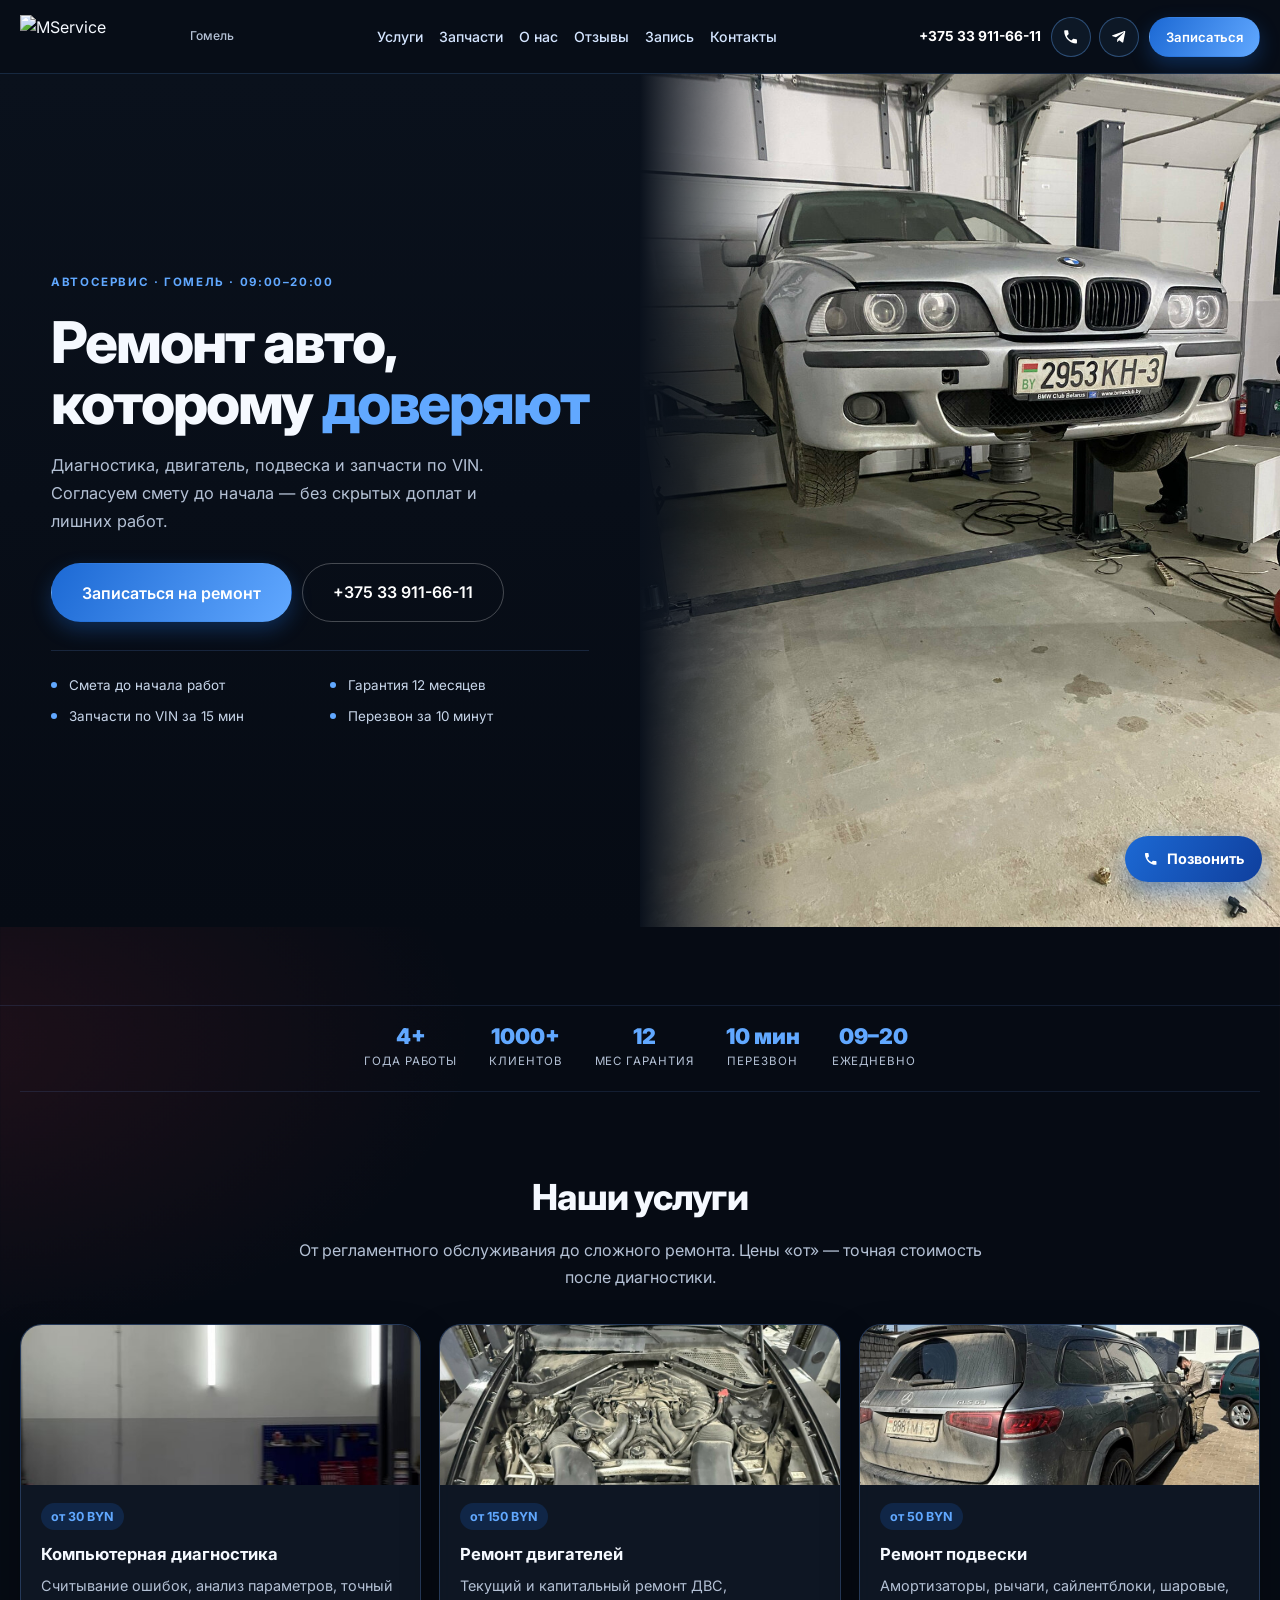
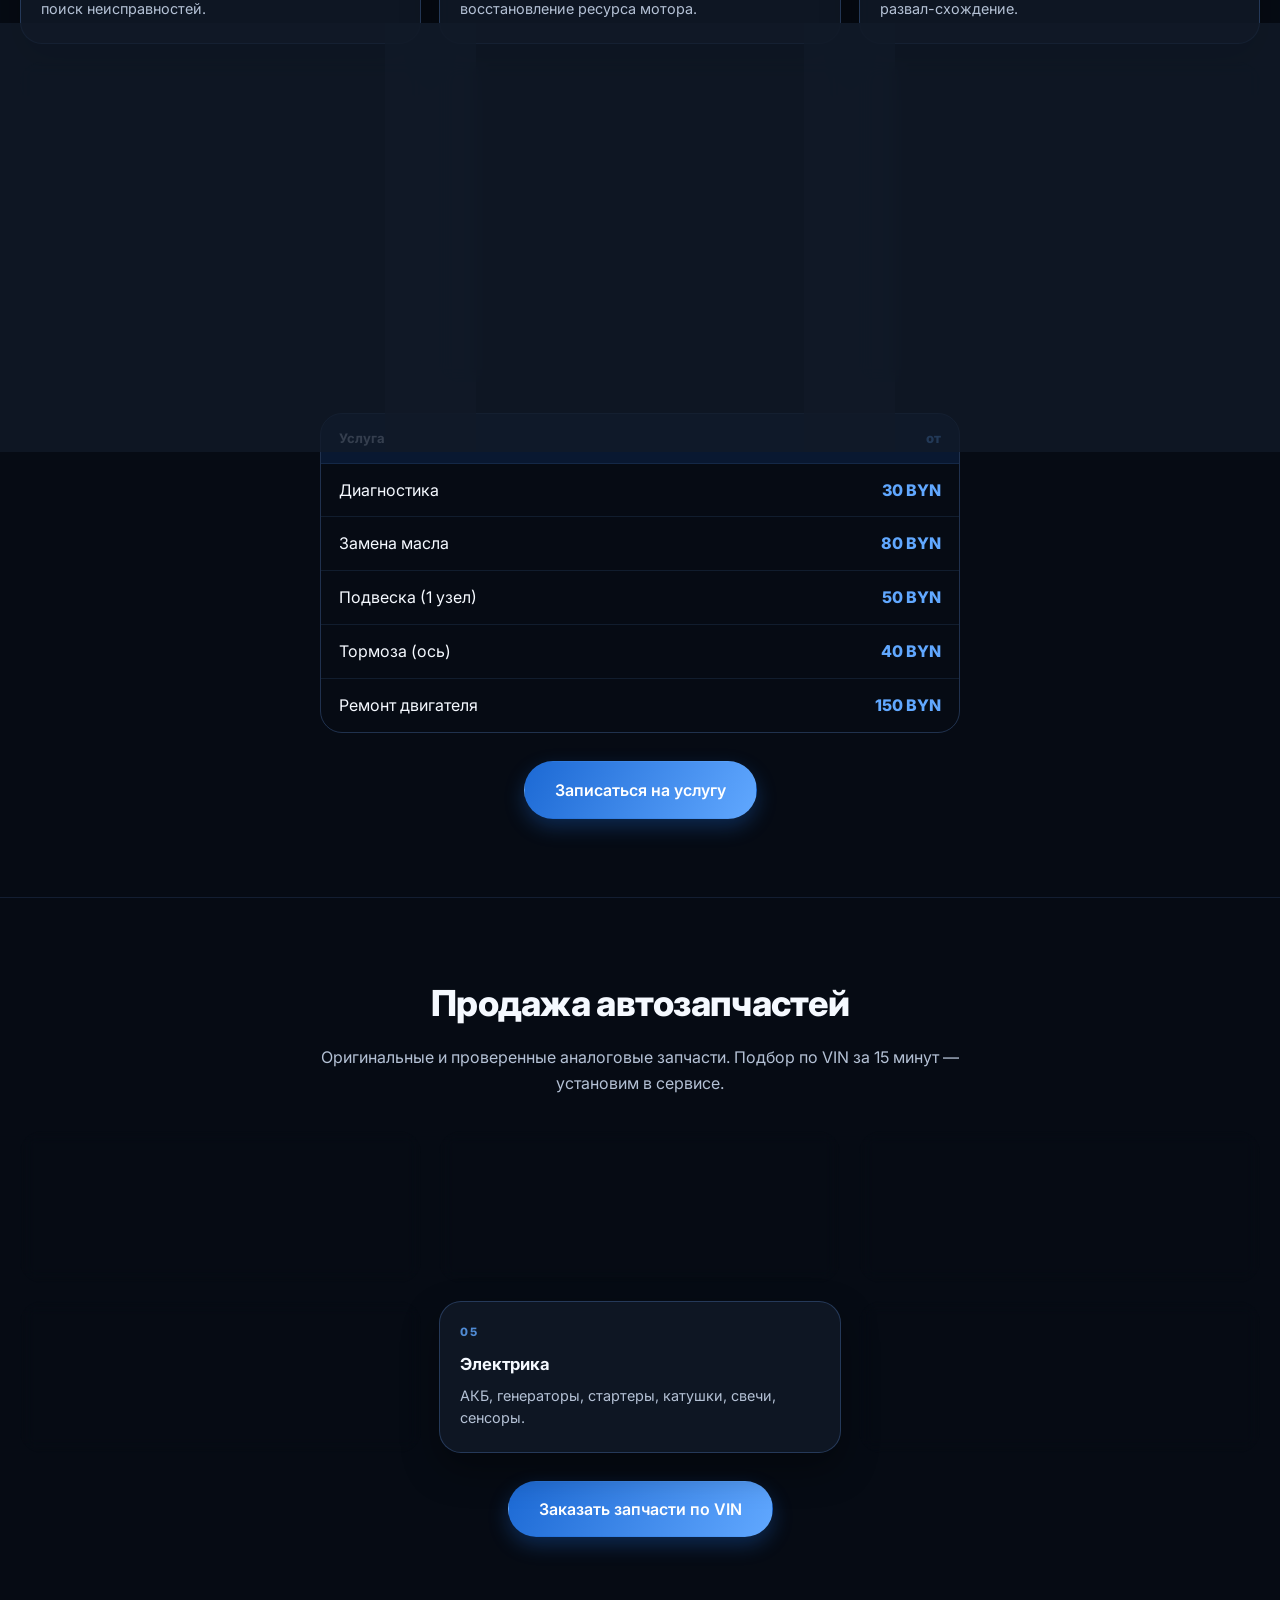
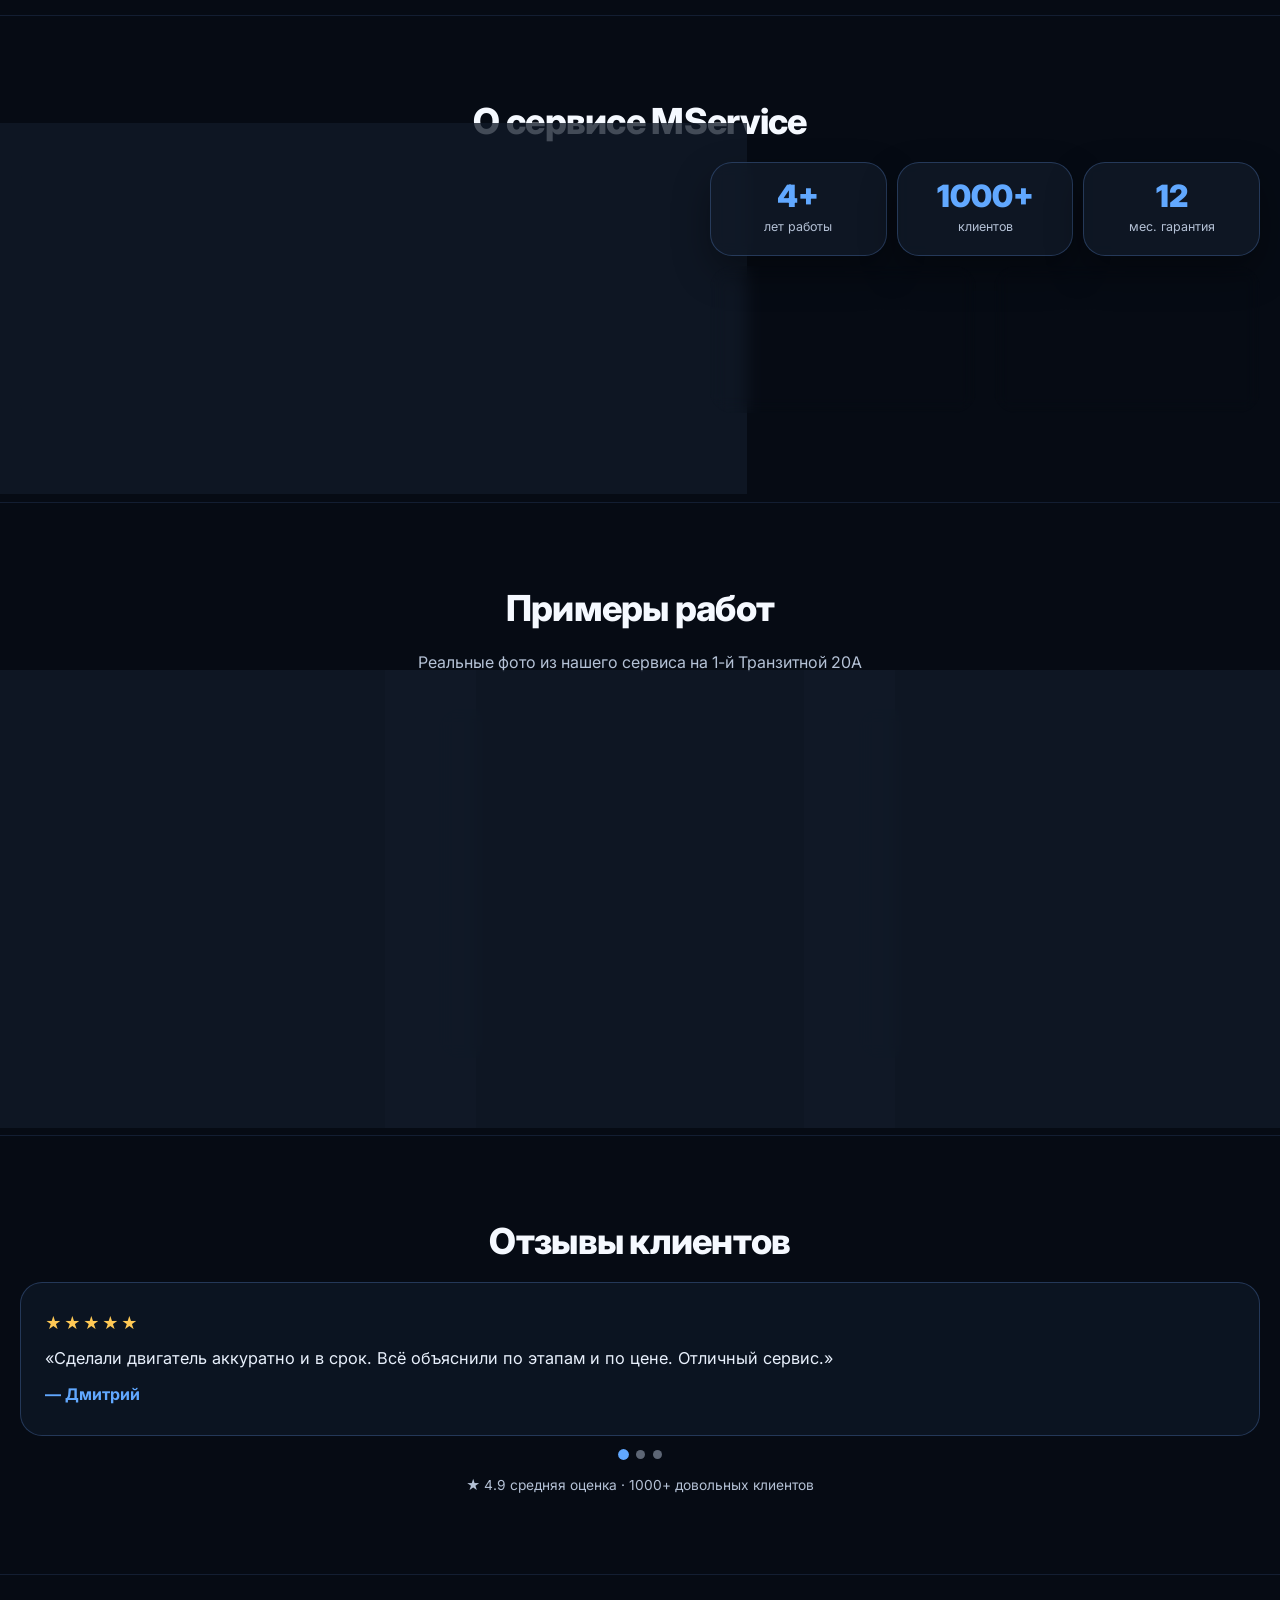
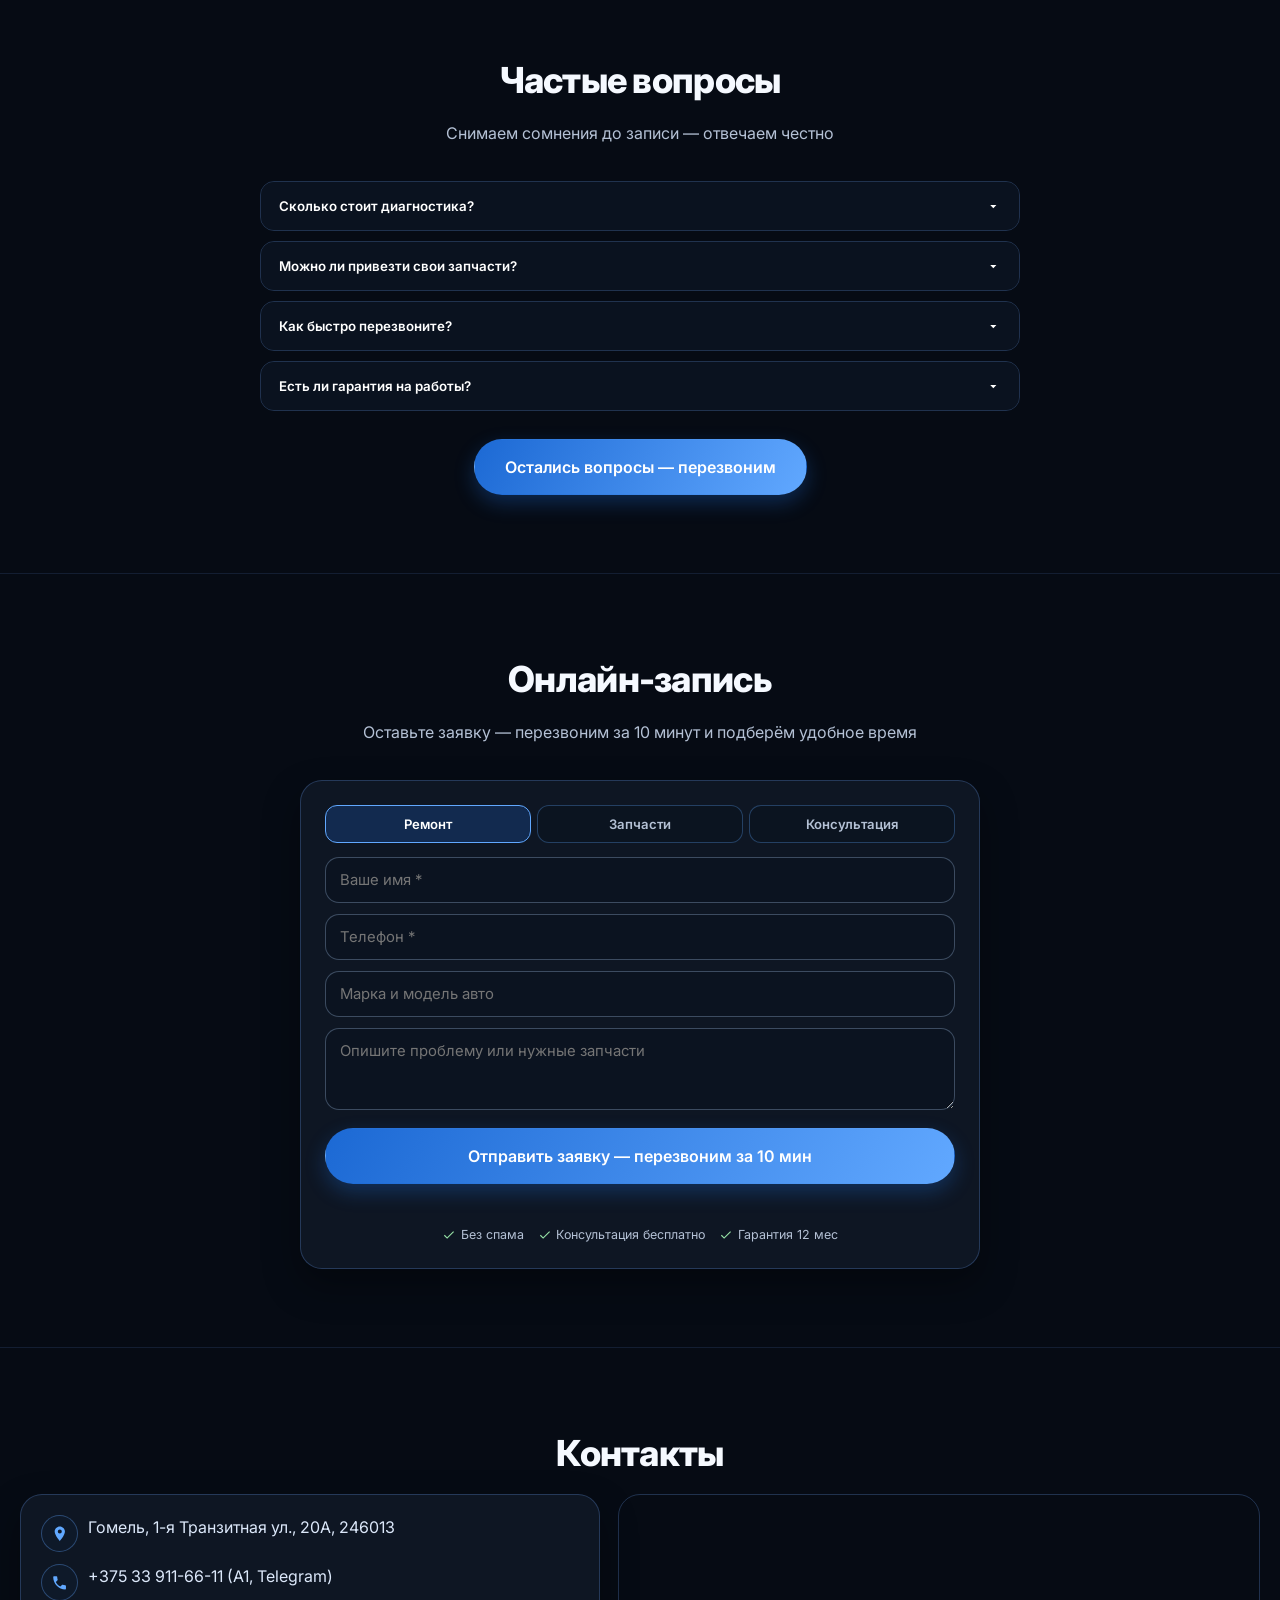
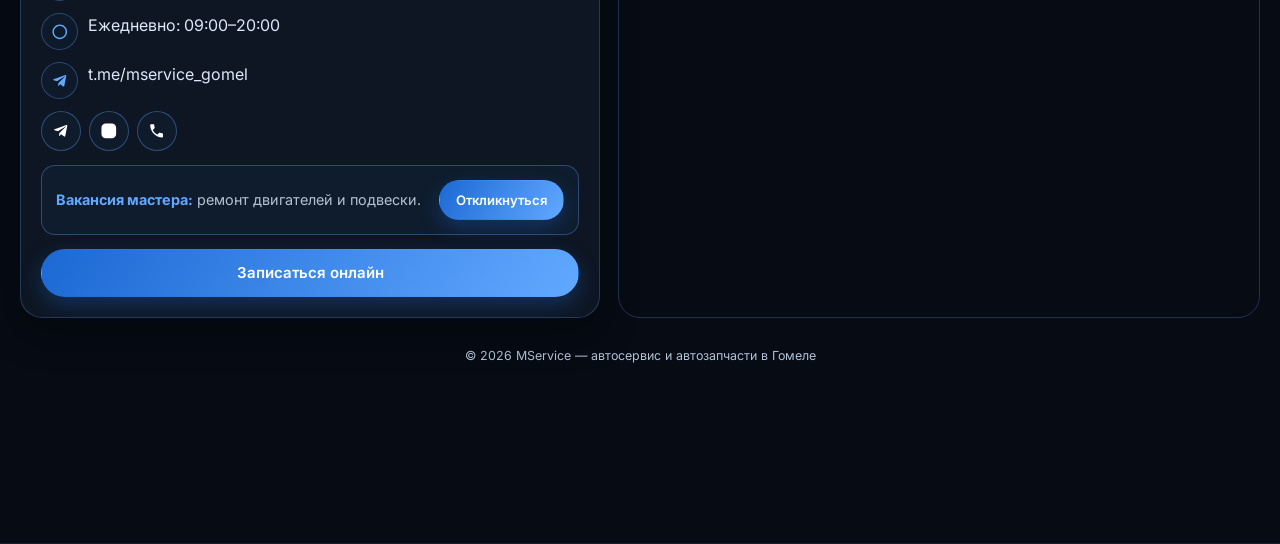
==== commit 1356615b: "v17: cleaner split hero, no glass panels, photo service cards" ====
--- a/index.html
+++ b/index.html
@@ -21,7 +21,7 @@
   <link rel="preconnect" href="https://fonts.gstatic.com" crossorigin />
   <link rel="preload" as="image" href="./images/bmw-lift.jpg" />
   <link href="https://fonts.googleapis.com/css2?family=Inter:wght@400;500;600;700;800;900&display=swap" rel="stylesheet" />
-  <link rel="stylesheet" href="./styles.css?v=16" />
+  <link rel="stylesheet" href="./styles.css?v=17" />
 
   <script type="application/ld+json">
   {
@@ -44,13 +44,8 @@
   </script>
 </head>
 <body data-page="home">
-<div id="ms-root" class="has-conv-bar">
+<div id="ms-root">
   <div class="progress" id="msProgress"></div>
-
-  <div class="conv-bar">
-    <span>⚡ <strong>Перезвоним за 10 минут</strong> — свободные окна сегодня</span>
-    <button type="button" class="btn btn-sm open-modal-btn" style="padding:5px 14px;min-height:32px;font-size:0.78rem">Записаться</button>
-  </div>
 
   <header class="site-header">
     <div class="wrap head">
@@ -91,46 +86,24 @@
   </div>
 
   <main>
-    <section class="hero" id="home">
-      <div class="wrap hero-wrap">
-        <div class="reveal">
-          <div class="badges">
-            <span class="badge badge-hot">Свободные окна сегодня</span>
-            <span class="badge">4+ года опыта</span>
-            <span class="badge">Гарантия 12 мес</span>
-            <span class="badge">Запчасти в наличии</span>
-          </div>
-          <h1>MSERVICE <span class="ac">AUTO</span><br>Профессиональный автосервис в Гомеле</h1>
-          <p class="hero-lead">Диагностика, ремонт двигателей и подвески, обслуживание и подбор автозапчастей. Прозрачная смета до начала работ — без скрытых доплат.</p>
-          <div class="hero-actions">
-            <button type="button" class="btn btn-primary btn-lg open-modal-btn">
-              <svg viewBox="0 0 24 24" width="18" height="18"><path d="M19 4h-1V2h-2v2H8V2H6v2H5a2 2 0 0 0-2 2v14a2 2 0 0 0 2 2h14a2 2 0 0 0 2-2V6a2 2 0 0 0-2-2zm-2 12H7v-2h10v2zm0-4H7v-2h10v2z"/></svg>
-              Записаться на ремонт
-            </button>
-            <a class="btn btn-ghost btn-lg" href="tel:+375339116611">
-              <svg viewBox="0 0 24 24" width="18" height="18"><path d="M6.6 10.8c1.4 2.8 3.4 4.9 6.2 6.2l2.1-2.1c.3-.3.7-.4 1-.2 1.1.4 2.3.6 3.5.6.6 0 1 .4 1 1V20c0 .6-.4 1-1 1C10.6 21 3 13.4 3 4c0-.6.4-1 1-1h3.5c.6 0 1 .4 1 1 0 1.2.2 2.4.6 3.5.1.3 0 .7-.2 1L6.6 10.8z"/></svg>
-              Позвонить
-            </a>
-          </div>
-          <p class="hero-note">
-            <svg viewBox="0 0 24 24" width="16" height="16"><path d="M9 16.2 4.8 12l-1.4 1.4L9 19 21 7l-1.4-1.4L9 16.2z"/></svg>
-            Оставьте заявку — перезвоним за 10 минут, консультация бесплатно
-          </p>
-        </div>
-
-        <aside class="card hero-box reveal">
-          <h3>
-            <svg viewBox="0 0 24 24" width="20" height="20"><path d="M22.7 19.3 14.4 11l4.7-4.7a1 1 0 0 0-.3-1.6l-2.8-1.2a1 1 0 0 0-1.2.3l-4.7 4.7-2.1-2.1a1 1 0 0 0-1.4 0l-1.4 1.4a1 1 0 0 0 0 1.4l2.1 2.1-4.7 4.7a1 1 0 0 0-.3 1.2l1.2 2.8a1 1 0 0 0 1.6.3l4.7-4.7 8.3 8.3a1 1 0 0 0 1.4 0l1.4-1.4a1 1 0 0 0 0-1.4z"/></svg>
-            Почему выбирают нас
-          </h3>
-          <div class="hero-list">
-            <div class="hero-item"><svg viewBox="0 0 24 24" width="18" height="18"><path d="M9 16.2 4.8 12l-1.4 1.4L9 19 21 7l-1.4-1.4L9 16.2z"/></svg><span>Профильный ремонт двигателей, подвески и электрики</span></div>
-            <div class="hero-item"><svg viewBox="0 0 24 24" width="18" height="18"><path d="M9 16.2 4.8 12l-1.4 1.4L9 19 21 7l-1.4-1.4L9 16.2z"/></svg><span>Подбор запчастей по VIN: оригинал и качественные аналоги</span></div>
-            <div class="hero-item"><svg viewBox="0 0 24 24" width="18" height="18"><path d="M9 16.2 4.8 12l-1.4 1.4L9 19 21 7l-1.4-1.4L9 16.2z"/></svg><span>Согласование стоимости до начала работ</span></div>
-            <div class="hero-item"><svg viewBox="0 0 24 24" width="18" height="18"><path d="M9 16.2 4.8 12l-1.4 1.4L9 19 21 7l-1.4-1.4L9 16.2z"/></svg><span>Гарантия на работы до 12 месяцев</span></div>
-          </div>
-          <button type="button" class="btn btn-primary hero-box-cta open-modal-btn">Быстрая запись — 2 поля</button>
-        </aside>
+    <section class="hero-split" id="home">
+      <div class="hero-split-left reveal">
+        <p class="hero-eyebrow">Автосервис · Гомель · 09:00–20:00</p>
+        <h1>Ремонт авто,<br>которому <span class="ac">доверяют</span></h1>
+        <p class="hero-lead">Диагностика, двигатель, подвеска и запчасти по VIN. Согласуем смету до начала — без скрытых доплат и лишних работ.</p>
+        <div class="hero-actions">
+          <button type="button" class="btn btn-primary btn-lg open-modal-btn">Записаться на ремонт</button>
+          <a class="btn btn-ghost btn-lg" href="tel:+375339116611">+375 33 911-66-11</a>
+        </div>
+        <ul class="hero-points">
+          <li>Смета до начала работ</li>
+          <li>Гарантия 12 месяцев</li>
+          <li>Запчасти по VIN за 15 мин</li>
+          <li>Перезвон за 10 минут</li>
+        </ul>
+      </div>
+      <div class="hero-split-right">
+        <img src="./images/bmw-lift.jpg" alt="BMW на подъёмнике в MService" width="1200" height="1600" fetchpriority="high" />
       </div>
     </section>
 
@@ -147,59 +120,44 @@
         <h2 class="sec-title reveal">Наши услуги</h2>
         <p class="sec-sub reveal">От регламентного обслуживания до сложного ремонта. Цены «от» — точная стоимость после диагностики.</p>
         <div class="grid3">
-          <article class="card service reveal">
-            <div class="service-icon">🔧</div>
-            <span class="price-tag">от 30 BYN</span>
-            <h3>Компьютерная диагностика</h3>
-            <p>Считывание ошибок, анализ параметров, точный поиск неисправностей.</p>
-            <button type="button" class="btn btn-sm btn-primary open-modal-btn" data-prefill="Диагностика">Записаться</button>
-          </article>
-          <article class="card service reveal">
-            <div class="service-icon">⚙️</div>
-            <span class="price-tag">от 150 BYN</span>
-            <h3>Ремонт двигателей</h3>
-            <p>Текущий и капитальный ремонт ДВС, восстановление ресурса мотора.</p>
-            <button type="button" class="btn btn-sm btn-primary open-modal-btn" data-prefill="Ремонт ДВС">Записаться</button>
-          </article>
-          <article class="card service reveal">
-            <div class="service-icon">🚗</div>
-            <span class="price-tag">от 50 BYN</span>
-            <h3>Ремонт подвески</h3>
-            <p>Амортизаторы, рычаги, сайлентблоки, шаровые, развал-схождение.</p>
-            <button type="button" class="btn btn-sm btn-primary open-modal-btn" data-prefill="Подвеска">Записаться</button>
-          </article>
-          <article class="card service reveal">
-            <div class="service-icon">🛑</div>
-            <span class="price-tag">от 40 BYN</span>
-            <h3>Тормозная система</h3>
-            <p>Диагностика и обслуживание колодок, дисков, суппортов.</p>
-            <button type="button" class="btn btn-sm btn-primary open-modal-btn" data-prefill="Тормоза">Записаться</button>
-          </article>
-          <article class="card service reveal">
-            <div class="service-icon">🛢️</div>
-            <span class="price-tag">от 80 BYN</span>
-            <h3>ТО и замена масла</h3>
-            <p>Регламентное обслуживание и проверка ключевых узлов.</p>
-            <button type="button" class="btn btn-sm btn-primary open-modal-btn" data-prefill="ТО">Записаться</button>
-          </article>
-          <article class="card service reveal">
-            <div class="service-icon">💬</div>
-            <span class="price-tag">бесплатно</span>
-            <h3>Консультация мастера</h3>
-            <p>Оптимальный план ремонта и подбор комплектующих.</p>
-            <button type="button" class="btn btn-sm btn-primary open-modal-btn" data-prefill="Консультация">Записаться</button>
-          </article>
-        </div>
-
-        <div class="reveal" style="max-width:760px;margin:36px auto 0">
-          <div class="price-tbl">
-            <div class="row head"><span>Услуга</span><span class="val">Цена от</span><span></span></div>
-            <div class="row"><span>Диагностика</span><span class="val">30 BYN</span><button type="button" class="btn btn-sm btn-primary open-modal-btn">Запись</button></div>
-            <div class="row"><span>Замена масла</span><span class="val">80 BYN</span><button type="button" class="btn btn-sm btn-primary open-modal-btn">Запись</button></div>
-            <div class="row"><span>Подвеска (1 узел)</span><span class="val">50 BYN</span><button type="button" class="btn btn-sm btn-primary open-modal-btn">Запись</button></div>
-            <div class="row"><span>Тормоза (ось)</span><span class="val">40 BYN</span><button type="button" class="btn btn-sm btn-primary open-modal-btn">Запись</button></div>
-            <div class="row"><span>Ремонт двигателя</span><span class="val">150 BYN</span><button type="button" class="btn btn-sm btn-primary open-modal-btn">Запись</button></div>
-          </div>
+          <article class="card service-card reveal">
+            <img src="./images/diagnostic.jpg" alt="Диагностика" loading="lazy" />
+            <div class="service-body"><span class="price-tag">от 30 BYN</span><h3>Компьютерная диагностика</h3><p>Считывание ошибок, анализ параметров, точный поиск неисправностей.</p></div>
+          </article>
+          <article class="card service-card reveal">
+            <img src="./images/engine.jpg" alt="Двигатель" loading="lazy" />
+            <div class="service-body"><span class="price-tag">от 150 BYN</span><h3>Ремонт двигателей</h3><p>Текущий и капитальный ремонт ДВС, восстановление ресурса мотора.</p></div>
+          </article>
+          <article class="card service-card reveal">
+            <img src="./images/garage.jpg" alt="Подвеска" loading="lazy" />
+            <div class="service-body"><span class="price-tag">от 50 BYN</span><h3>Ремонт подвески</h3><p>Амортизаторы, рычаги, сайлентблоки, шаровые, развал-схождение.</p></div>
+          </article>
+          <article class="card service-card reveal">
+            <img src="./images/tools.jpg" alt="Тормоза" loading="lazy" />
+            <div class="service-body"><span class="price-tag">от 40 BYN</span><h3>Тормозная система</h3><p>Диагностика и обслуживание колодок, дисков, суппортов.</p></div>
+          </article>
+          <article class="card service-card reveal">
+            <img src="./images/parts.jpg" alt="ТО" loading="lazy" />
+            <div class="service-body"><span class="price-tag">от 80 BYN</span><h3>ТО и замена масла</h3><p>Регламентное обслуживание и проверка ключевых узлов.</p></div>
+          </article>
+          <article class="card service-card reveal">
+            <img src="./images/facade.jpg" alt="Консультация" loading="lazy" />
+            <div class="service-body"><span class="price-tag">бесплатно</span><h3>Консультация мастера</h3><p>Оптимальный план ремонта и подбор комплектующих.</p></div>
+          </article>
+        </div>
+
+        <div class="reveal" style="max-width:640px;margin:32px auto 0">
+          <div class="price-tbl price-tbl-clean">
+            <div class="row head"><span>Услуга</span><span class="val">от</span></div>
+            <div class="row"><span>Диагностика</span><span class="val">30 BYN</span></div>
+            <div class="row"><span>Замена масла</span><span class="val">80 BYN</span></div>
+            <div class="row"><span>Подвеска (1 узел)</span><span class="val">50 BYN</span></div>
+            <div class="row"><span>Тормоза (ось)</span><span class="val">40 BYN</span></div>
+            <div class="row"><span>Ремонт двигателя</span><span class="val">150 BYN</span></div>
+          </div>
+        </div>
+        <div class="sec-cta reveal">
+          <a class="btn btn-primary btn-lg" href="#booking">Записаться на услугу</a>
         </div>
       </div>
     </section>
@@ -209,12 +167,12 @@
         <h2 class="sec-title reveal">Продажа автозапчастей</h2>
         <p class="sec-sub reveal">Оригинальные и проверенные аналоговые запчасти. Подбор по VIN за 15 минут — установим в сервисе.</p>
         <div class="grid3">
-          <article class="card part reveal"><div class="service-icon">🛢️</div><h3>Масла и жидкости</h3><p>Моторные, трансмиссионные, антифризы и тормозные жидкости.</p></article>
-          <article class="card part reveal"><div class="service-icon">🔩</div><h3>Фильтры</h3><p>Масляные, воздушные, топливные и салонные фильтры.</p></article>
-          <article class="card part reveal"><div class="service-icon">🔧</div><h3>Ходовая часть</h3><p>Рычаги, стойки, амортизаторы, опоры и сайлентблоки.</p></article>
-          <article class="card part reveal"><div class="service-icon">⚙️</div><h3>Двигатель</h3><p>Ремни, ролики, прокладки, цепи, помпы, датчики.</p></article>
-          <article class="card part reveal"><div class="service-icon">🔋</div><h3>Электрика</h3><p>АКБ, генераторы, стартеры, катушки, свечи, сенсоры.</p></article>
-          <article class="card part reveal"><div class="service-icon">⚡</div><h3>Быстрый заказ</h3><p>Поставка редких позиций под конкретную задачу ремонта.</p></article>
+          <article class="card part reveal"><span class="part-num">01</span><h3>Масла и жидкости</h3><p>Моторные, трансмиссионные, антифризы и тормозные жидкости.</p></article>
+          <article class="card part reveal"><span class="part-num">02</span><h3>Фильтры</h3><p>Масляные, воздушные, топливные и салонные фильтры.</p></article>
+          <article class="card part reveal"><span class="part-num">03</span><h3>Ходовая часть</h3><p>Рычаги, стойки, амортизаторы, опоры и сайлентблоки.</p></article>
+          <article class="card part reveal"><span class="part-num">04</span><h3>Двигатель</h3><p>Ремни, ролики, прокладки, цепи, помпы, датчики.</p></article>
+          <article class="card part reveal"><span class="part-num">05</span><h3>Электрика</h3><p>АКБ, генераторы, стартеры, катушки, свечи, сенсоры.</p></article>
+          <article class="card part reveal"><span class="part-num">06</span><h3>Быстрый заказ</h3><p>Поставка редких позиций под конкретную задачу ремонта.</p></article>
         </div>
         <div class="sec-cta reveal">
           <button type="button" class="btn btn-primary btn-lg open-modal-part-btn">Заказать запчасти по VIN</button>
@@ -238,8 +196,8 @@
               <div class="card stat"><div class="num" data-target="12">0</div><div class="lbl">мес. гарантия</div></div>
             </div>
             <div class="grid-auto" style="margin-top:10px">
-              <article class="card feature"><div class="service-icon">🛡️</div><h3>Контроль качества</h3><p>Проверка перед выдачей машины клиенту.</p></article>
-              <article class="card feature"><div class="service-icon">📋</div><h3>Чёткий отчёт</h3><p>Понятная смета и рекомендации по обслуживанию.</p></article>
+              <article class="card feature"><h3>Контроль качества</h3><p>Проверка перед выдачей машины клиенту.</p></article>
+              <article class="card feature"><h3>Чёткий отчёт</h3><p>Понятная смета и рекомендации по обслуживанию.</p></article>
             </div>
           </div>
         </div>
@@ -457,6 +415,6 @@
     </div>
   </div>
 </div>
-<script src="./main.js?v=16"></script>
+<script src="./main.js?v=17"></script>
 </body>
 </html>
--- a/styles.css
+++ b/styles.css
@@ -1,4 +1,4 @@
-/* MService v16 — Pro Dark Conversion */
+/* MService v17 — Refined Dark */
 html, body { margin: 0; scroll-behavior: smooth; }
 #ms-root, #ms-root * { box-sizing: border-box; margin: 0; padding: 0; }
 
@@ -44,9 +44,9 @@
 #ms-root .btn-primary {
   border-color: transparent;
   background: linear-gradient(120deg, var(--blue), var(--blue2));
-  box-shadow: 0 10px 24px rgba(28, 105, 212, 0.4);
-}
-#ms-root .btn-primary:hover { box-shadow: 0 14px 30px rgba(28, 105, 212, 0.5); }
+  box-shadow: 0 8px 20px rgba(28, 105, 212, 0.32);
+}
+#ms-root .btn-primary:hover { box-shadow: 0 10px 26px rgba(28, 105, 212, 0.42); }
 #ms-root .btn-ghost { border-color: rgba(255,255,255,0.25); }
 #ms-root .btn-sm { padding: 9px 16px; min-height: 40px; font-size: 0.82rem; }
 #ms-root .btn-lg { padding: 16px 30px; min-height: 56px; font-size: 1rem; }
@@ -55,7 +55,8 @@
   background: var(--card); border: 1px solid var(--line); border-radius: var(--radius);
   box-shadow: var(--shadow); backdrop-filter: blur(8px); transition: 0.28s var(--ease);
 }
-#ms-root .card:hover { transform: translateY(-4px); border-color: rgba(97, 168, 255, 0.58); }
+#ms-root .card:hover { border-color: rgba(97, 168, 255, 0.5); }
+#ms-root .service-card:hover { transform: translateY(-3px); }
 
 #ms-root .reveal { opacity: 0; transform: translateY(18px); transition: 0.65s var(--ease); }
 #ms-root .reveal.visible, #ms-root .reveal.in { opacity: 1; transform: none; }
@@ -66,20 +67,6 @@
   box-shadow: 0 0 16px rgba(97, 168, 255, 0.7);
 }
 
-/* Urgency + trust */
-#ms-root .conv-bar {
-  position: fixed; top: var(--hdr); left: 0; right: 0; z-index: 299;
-  background: linear-gradient(90deg, #0f2f5c, #1c69d4);
-  border-bottom: 1px solid rgba(97, 168, 255, 0.35);
-  padding: 8px 16px; text-align: center; font-size: 0.82rem; font-weight: 600;
-  display: flex; align-items: center; justify-content: center; gap: 10px; flex-wrap: wrap;
-}
-#ms-root .conv-bar strong { color: #fff; }
-#ms-root .conv-bar a { color: var(--warn); text-decoration: underline; }
-#ms-root.has-conv-bar { --hdr-offset: 38px; }
-#ms-root.has-conv-bar .conv-bar { top: 0; }
-#ms-root.has-conv-bar .hero { min-height: calc(100svh - var(--hdr) - var(--hdr-offset)); padding-top: calc(var(--hdr) + var(--hdr-offset)); }
-
 #ms-root .trust-strip {
   display: flex; flex-wrap: wrap; justify-content: center; gap: clamp(12px, 3vw, 32px);
   padding: 20px 0; border-bottom: 1px solid rgba(101, 152, 230, 0.14);
@@ -92,7 +79,7 @@
 
 /* Header */
 #ms-root .site-header {
-  position: fixed; top: var(--hdr-offset, 0px); left: 0; right: 0; z-index: 1000; height: var(--hdr);
+  position: fixed; top: 0; left: 0; right: 0; z-index: 1000; height: var(--hdr);
   background: rgba(8, 14, 24, 0.88); backdrop-filter: blur(12px);
   border-bottom: 1px solid rgba(97, 168, 255, 0.18);
 }
@@ -153,54 +140,49 @@
 #ms-root .mobile-nav a.active { background: rgba(28, 105, 212, 0.2); color: var(--blue2); }
 #ms-root .mobile-nav .btn { width: 100%; margin-top: 16px; }
 
-/* Hero */
-#ms-root .hero {
+/* Hero split */
+#ms-root .hero-split {
   min-height: calc(100svh - var(--hdr));
-  display: grid; align-items: center; position: relative; overflow: hidden;
-  padding-top: calc(var(--hdr) + var(--hdr-offset, 0px));
-}
-#ms-root .hero::before {
-  content: ""; position: absolute; inset: 0; z-index: 0;
-  background:
-    linear-gradient(115deg, rgba(4, 9, 16, 0.88) 0%, rgba(10, 17, 28, 0.82) 55%, rgba(10, 17, 28, 0.55) 100%),
-    url("./images/bmw-lift.jpg") center/cover no-repeat;
-  transform: scale(1.04); animation: msZoom 16s ease-in-out infinite alternate;
-}
-@keyframes msZoom { from { transform: scale(1.03); } to { transform: scale(1.08); } }
-
-#ms-root .hero-wrap {
-  position: relative; z-index: 1;
-  display: grid; grid-template-columns: 1.1fr 0.9fr; gap: 24px;
-  padding: 32px 0 48px;
+  display: grid; grid-template-columns: 1fr 1fr;
+  padding-top: var(--hdr);
+  border-bottom: 1px solid rgba(101, 152, 230, 0.14);
+}
+#ms-root .hero-split-left {
+  display: flex; flex-direction: column; justify-content: center;
+  padding: clamp(32px, 5vw, 64px) clamp(24px, 4vw, 56px);
+  background: linear-gradient(180deg, #0a111c 0%, #060b14 100%);
+}
+#ms-root .hero-eyebrow {
+  font-size: 0.72rem; font-weight: 700; letter-spacing: 0.14em;
+  text-transform: uppercase; color: var(--blue2); margin-bottom: 20px;
 }
 #ms-root h1 {
-  font-size: clamp(2rem, 4.2vw, 3.75rem); line-height: 1.08; font-weight: 900;
-  letter-spacing: -0.03em; margin-bottom: 16px;
-}
-#ms-root h1 .ac { color: var(--blue2); text-shadow: 0 0 22px rgba(97, 168, 255, 0.35); }
-#ms-root .hero-lead { max-width: 620px; color: var(--muted); line-height: 1.68; margin-bottom: 22px; }
-
-#ms-root .badges { display: flex; flex-wrap: wrap; gap: 8px; margin-bottom: 16px; }
-#ms-root .badge {
-  padding: 7px 12px; border-radius: 999px; border: 1px solid rgba(97, 168, 255, 0.35);
-  background: rgba(18, 34, 55, 0.65); font-size: 0.76rem; color: #dce9ff; font-weight: 600;
-}
-#ms-root .badge-hot { border-color: rgba(230, 57, 70, 0.5); background: rgba(230, 57, 70, 0.15); color: #ffc9cf; }
-
-#ms-root .hero-actions { display: flex; flex-wrap: wrap; gap: 10px; margin-bottom: 20px; }
-#ms-root .hero-note { font-size: 0.82rem; color: var(--muted); display: flex; align-items: center; gap: 6px; }
-#ms-root .hero-note svg { color: var(--ok); }
-
-#ms-root .hero-box { padding: 22px; }
-#ms-root .hero-box h3 { font-size: 1.05rem; margin-bottom: 14px; display: flex; align-items: center; gap: 8px; }
-#ms-root .hero-list { display: grid; gap: 10px; }
-#ms-root .hero-item {
-  display: flex; gap: 10px; padding: 11px 12px; border-radius: 12px;
-  border: 1px dashed rgba(97, 168, 255, 0.28); background: rgba(13, 25, 41, 0.55);
-  font-size: 0.88rem; color: #d6e3f6;
-}
-#ms-root .hero-item svg { color: var(--blue2); flex-shrink: 0; margin-top: 2px; }
-#ms-root .hero-box-cta { margin-top: 16px; width: 100%; }
+  font-size: clamp(2.2rem, 4.5vw, 3.6rem); line-height: 1.06; font-weight: 800;
+  letter-spacing: -0.035em; margin-bottom: 18px;
+}
+#ms-root h1 .ac { color: var(--blue2); font-style: normal; }
+#ms-root .hero-lead { max-width: 480px; color: var(--muted); line-height: 1.7; margin-bottom: 28px; font-size: 1.02rem; }
+#ms-root .hero-actions { display: flex; flex-wrap: wrap; gap: 10px; margin-bottom: 28px; }
+#ms-root .hero-points {
+  list-style: none; display: grid; grid-template-columns: 1fr 1fr; gap: 10px 20px;
+  padding-top: 24px; border-top: 1px solid rgba(101, 152, 230, 0.18);
+}
+#ms-root .hero-points li {
+  font-size: 0.84rem; color: #c8d6ea; padding-left: 18px; position: relative;
+}
+#ms-root .hero-points li::before {
+  content: ""; position: absolute; left: 0; top: 7px; width: 6px; height: 6px;
+  border-radius: 50%; background: var(--blue2);
+}
+#ms-root .hero-split-right { position: relative; overflow: hidden; min-height: 360px; }
+#ms-root .hero-split-right img {
+  width: 100%; height: 100%; object-fit: cover; object-position: center 40%;
+}
+#ms-root .hero-split-right::after {
+  content: ""; position: absolute; inset: 0;
+  background: linear-gradient(90deg, #0a111c 0%, transparent 22%);
+  pointer-events: none;
+}
 
 /* Sections */
 #ms-root section { padding: 78px 0; border-bottom: 1px solid rgba(101, 152, 230, 0.14); }
@@ -217,16 +199,21 @@
 #ms-root .grid3 { display: grid; grid-template-columns: repeat(3, minmax(0, 1fr)); gap: 18px; }
 #ms-root .grid-auto { display: grid; grid-template-columns: repeat(auto-fit, minmax(260px, 1fr)); gap: 18px; }
 
-#ms-root .service, #ms-root .part, #ms-root .feature {
-  padding: 22px 18px; text-align: center; position: relative; overflow: hidden;
-}
-#ms-root .service::before, #ms-root .part::before, #ms-root .feature::before {
-  content: ""; position: absolute; inset-inline: 0; top: 0; height: 3px;
-  background: linear-gradient(90deg, var(--blue), #0b2c62, var(--red));
-}
-#ms-root .service-icon { font-size: 2rem; margin-bottom: 10px; }
-#ms-root .service h3, #ms-root .part h3, #ms-root .feature h3 { font-size: 1.04rem; margin-bottom: 7px; }
-#ms-root .service p, #ms-root .part p, #ms-root .feature p { font-size: 0.9rem; color: var(--muted); line-height: 1.58; margin-bottom: 12px; }
+#ms-root .service-card { padding: 0; overflow: hidden; text-align: left; }
+#ms-root .service-card img {
+  width: 100%; height: 160px; object-fit: cover; display: block;
+}
+#ms-root .service-body { padding: 18px 20px 22px; }
+#ms-root .service-card h3, #ms-root .part h3, #ms-root .feature h3 { font-size: 1.04rem; margin-bottom: 7px; }
+#ms-root .service-card p, #ms-root .part p, #ms-root .feature p { font-size: 0.9rem; color: var(--muted); line-height: 1.58; }
+
+#ms-root .part, #ms-root .feature {
+  padding: 22px 20px; text-align: left; position: relative;
+}
+#ms-root .part-num {
+  display: block; font-size: 0.72rem; font-weight: 800; letter-spacing: 0.12em;
+  color: var(--blue2); margin-bottom: 10px; opacity: 0.8;
+}
 #ms-root .price-tag {
   display: inline-block; padding: 4px 10px; border-radius: 999px;
   background: rgba(28, 105, 212, 0.2); color: var(--blue2);
@@ -295,9 +282,10 @@
 /* Price table */
 #ms-root .price-tbl { border: 1px solid var(--line); border-radius: var(--radius); overflow: hidden; }
 #ms-root .price-tbl .row {
-  display: grid; grid-template-columns: 1fr auto auto; gap: 12px; align-items: center;
+  display: grid; grid-template-columns: 1fr auto; gap: 12px; align-items: center;
   padding: 14px 18px; border-bottom: 1px solid rgba(101, 152, 230, 0.12);
 }
+#ms-root .price-tbl-clean .row { grid-template-columns: 1fr auto; }
 #ms-root .price-tbl .row:last-child { border-bottom: none; }
 #ms-root .price-tbl .row.head { background: rgba(28, 105, 212, 0.15); font-weight: 700; font-size: 0.82rem; color: var(--muted); }
 #ms-root .price-tbl .val { font-weight: 800; color: var(--blue2); white-space: nowrap; }
@@ -350,11 +338,6 @@
   color: #fff; background: linear-gradient(120deg, var(--blue), #0f3f9d);
   box-shadow: 0 11px 24px rgba(28, 105, 212, 0.45);
   display: inline-flex; gap: 8px; align-items: center; font-weight: 700; font-size: 0.9rem;
-  animation: pulseCall 2.5s ease-in-out infinite;
-}
-@keyframes pulseCall {
-  0%, 100% { box-shadow: 0 11px 24px rgba(28, 105, 212, 0.45); }
-  50% { box-shadow: 0 11px 32px rgba(28, 105, 212, 0.7), 0 0 0 8px rgba(28, 105, 212, 0.12); }
 }
 #ms-root .float-top {
   position: fixed; right: 18px; bottom: 82px; z-index: 1100;
@@ -415,7 +398,10 @@
 
 /* Responsive */
 @media (max-width: 1120px) {
-  #ms-root .hero-wrap, #ms-root .about, #ms-root .contacts, #ms-root .m-grid { grid-template-columns: 1fr; }
+  #ms-root .hero-split { grid-template-columns: 1fr; }
+  #ms-root .hero-split-right { min-height: 280px; order: -1; }
+  #ms-root .hero-split-right::after { background: linear-gradient(180deg, transparent 60%, #0a111c 100%); }
+  #ms-root .about, #ms-root .contacts, #ms-root .m-grid { grid-template-columns: 1fr; }
   #ms-root .nav-main { display: none; }
   #ms-root .burger { display: flex; }
   #ms-root .mobile-nav { display: block; }
@@ -435,7 +421,7 @@
   #ms-root .float-call { width: 56px; height: 56px; padding: 0; justify-content: center; border-radius: 50%; }
   #ms-root .sticky-cta { display: grid; }
   #ms-root .footer { padding-bottom: 130px; }
-  #ms-root .conv-bar { font-size: 0.74rem; padding: 7px 12px; }
+  #ms-root .hero-points { grid-template-columns: 1fr; }
 }
 @media (prefers-reduced-motion: reduce) {
   #ms-root * { animation: none !important; transition: none !important; }
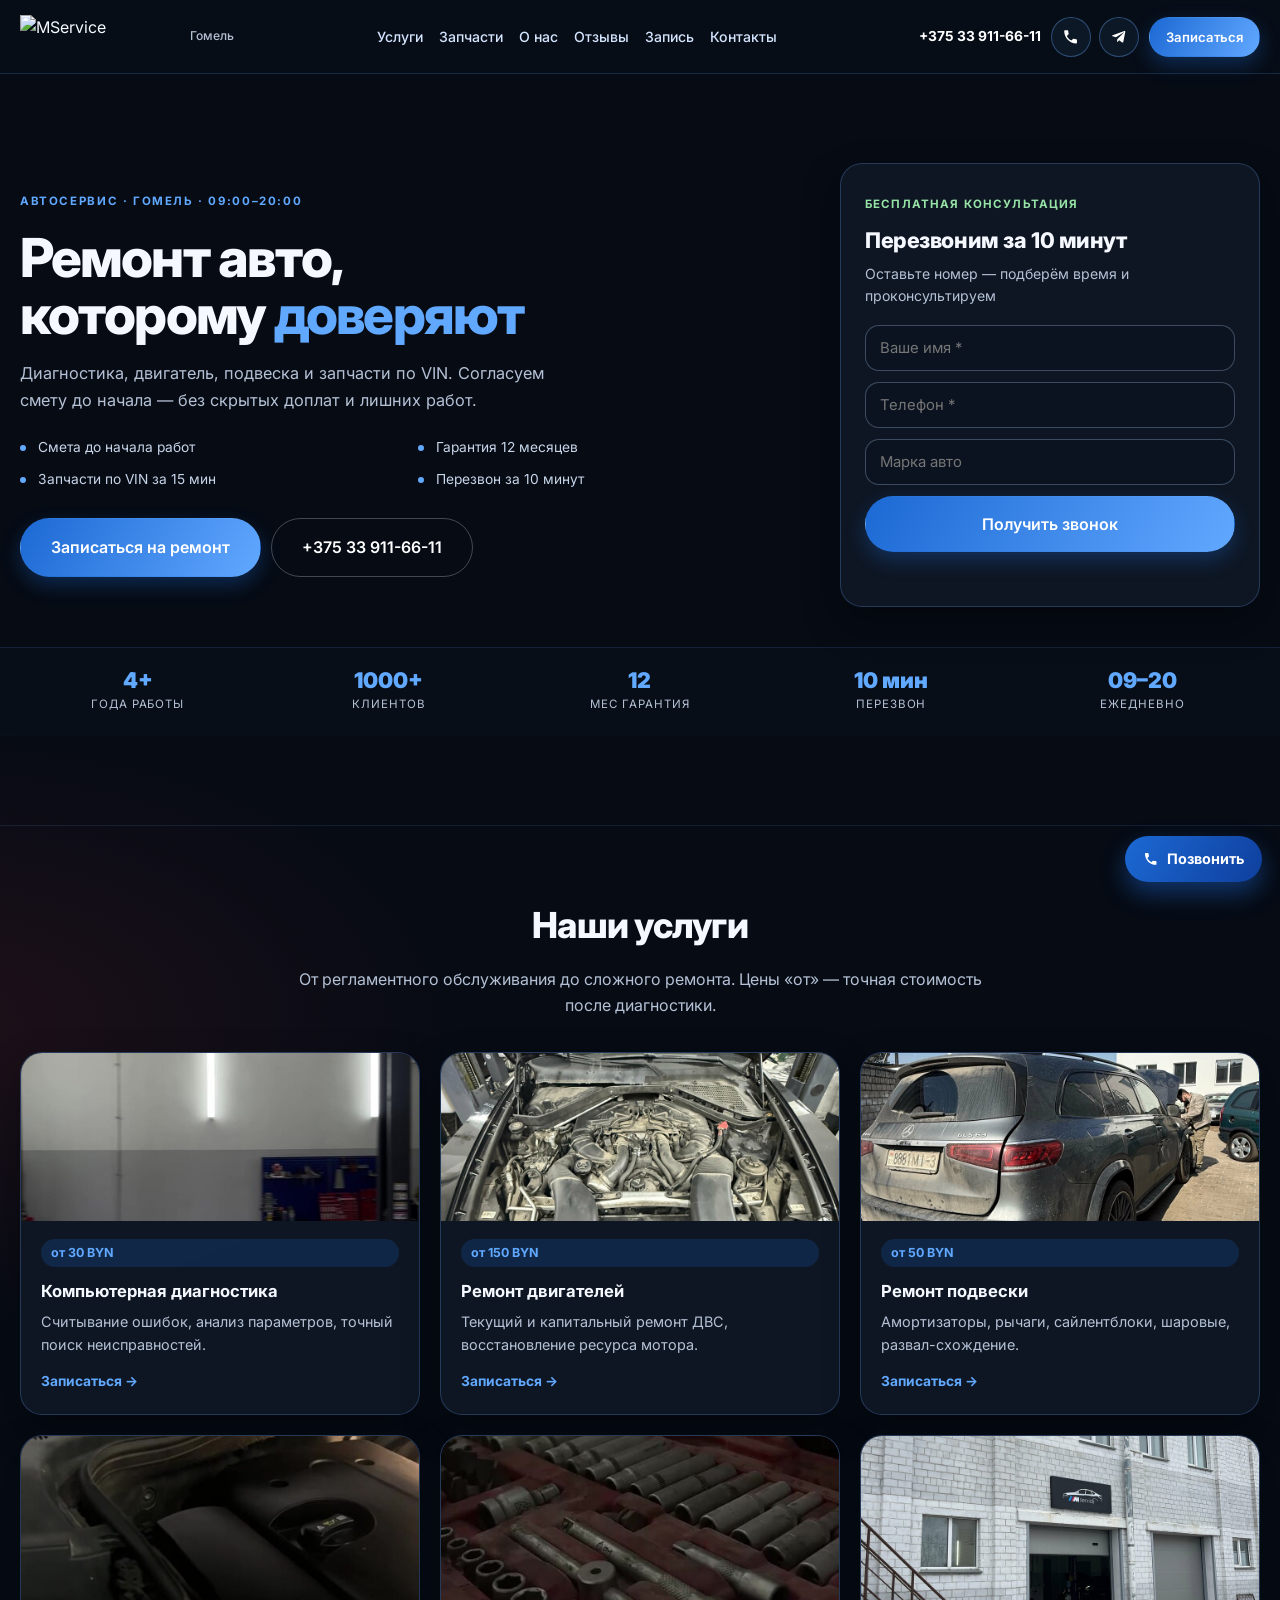
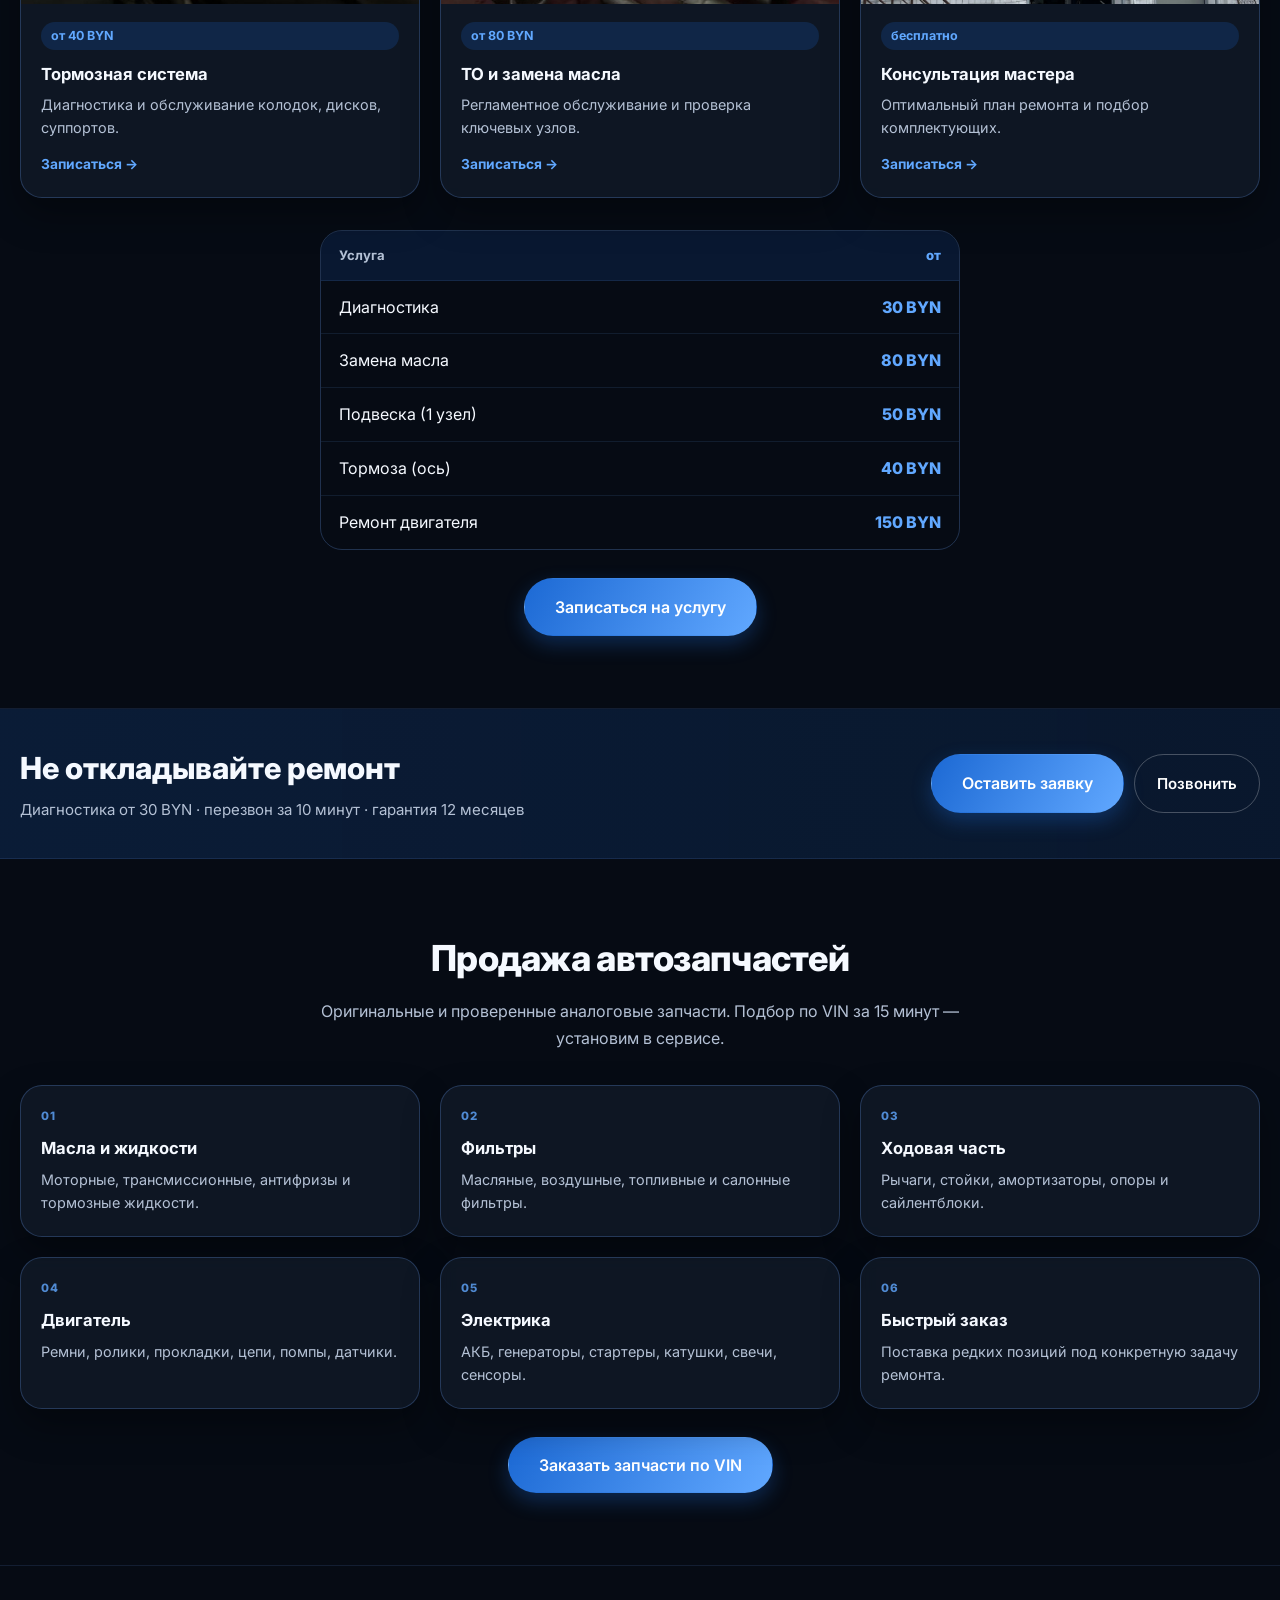
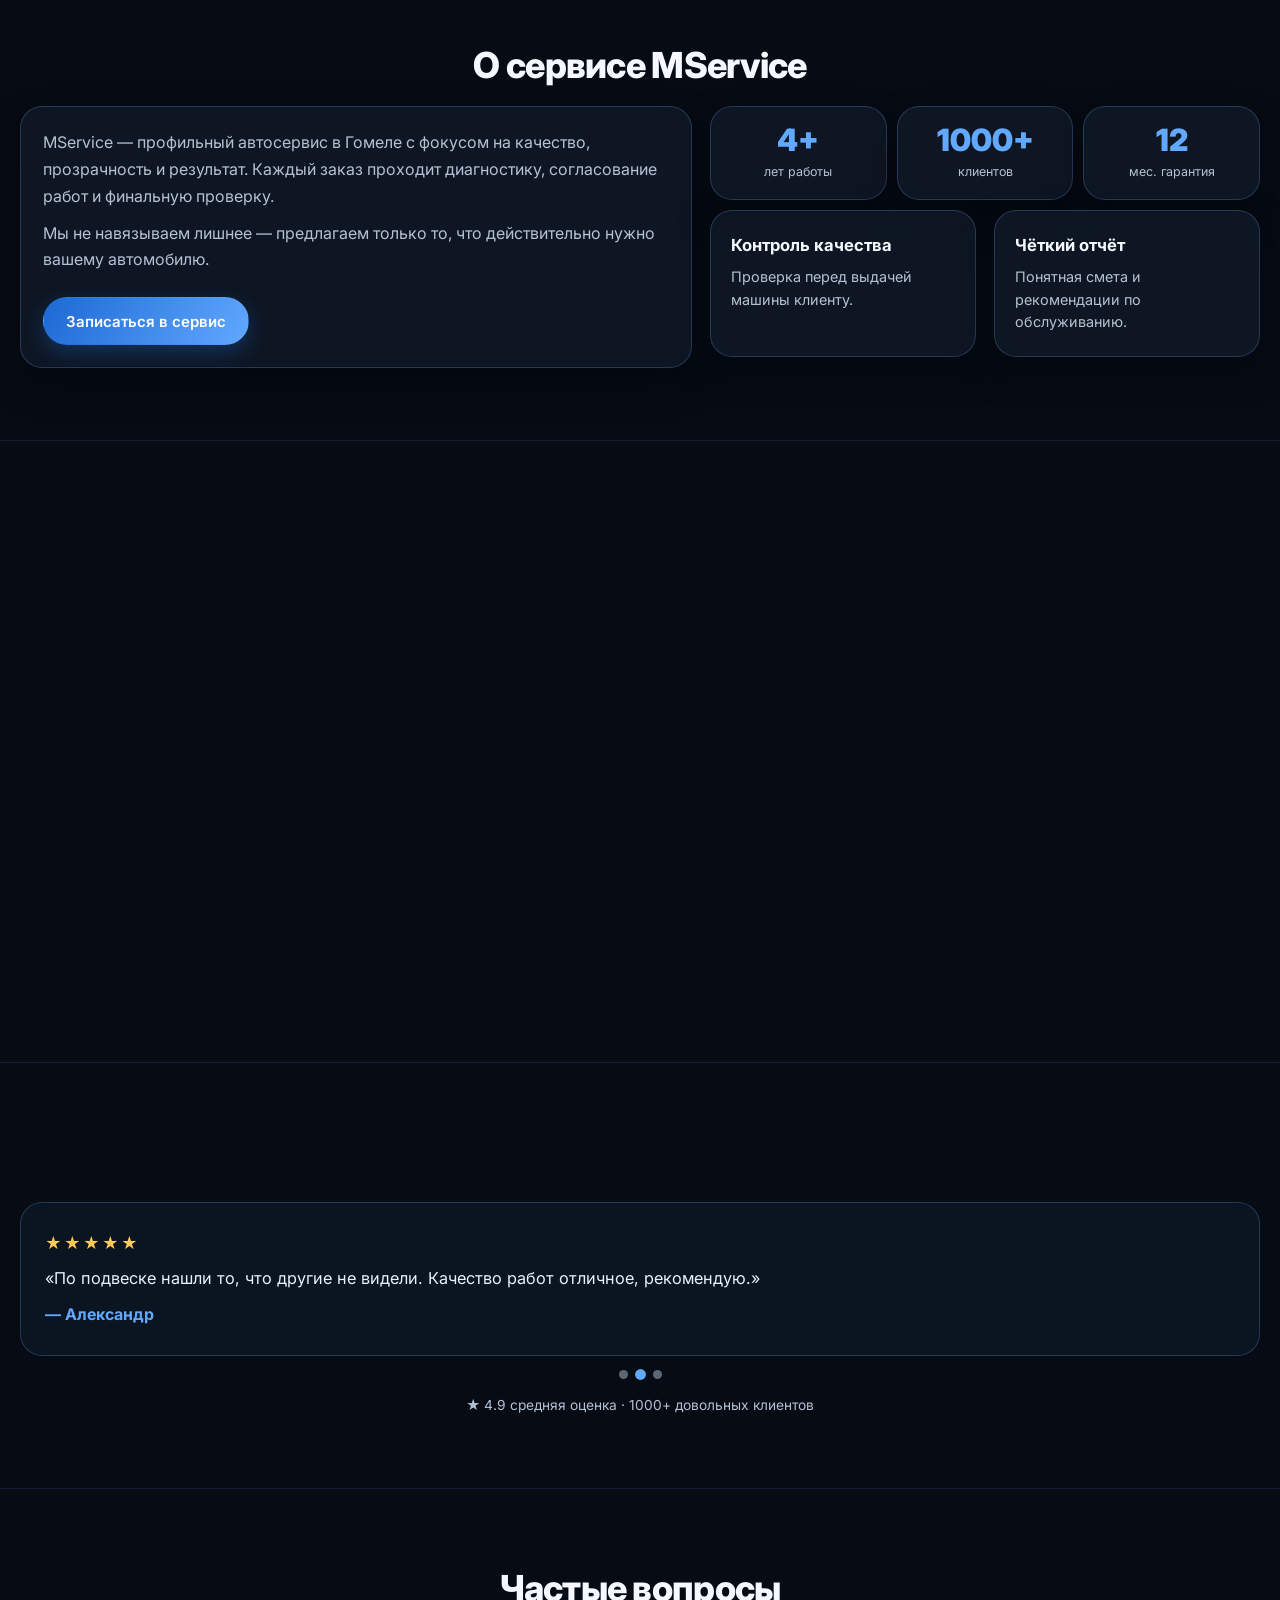
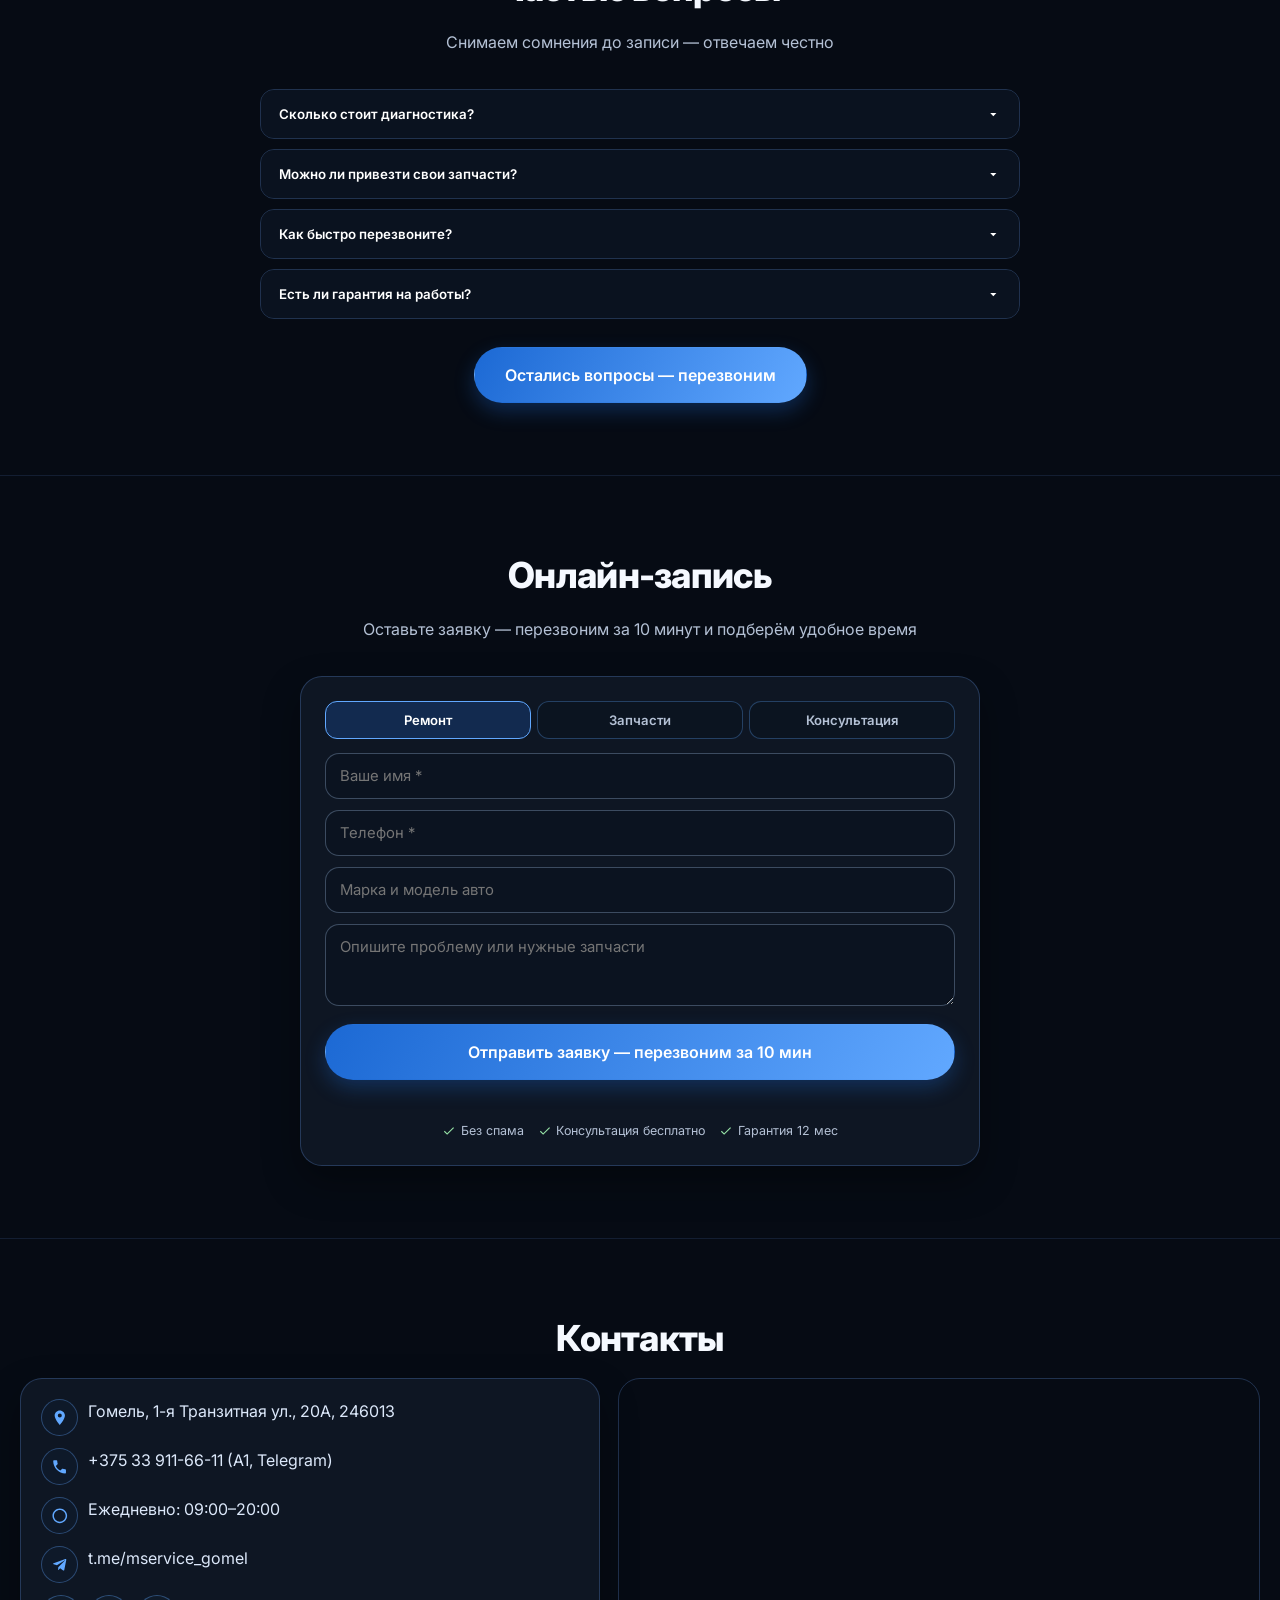
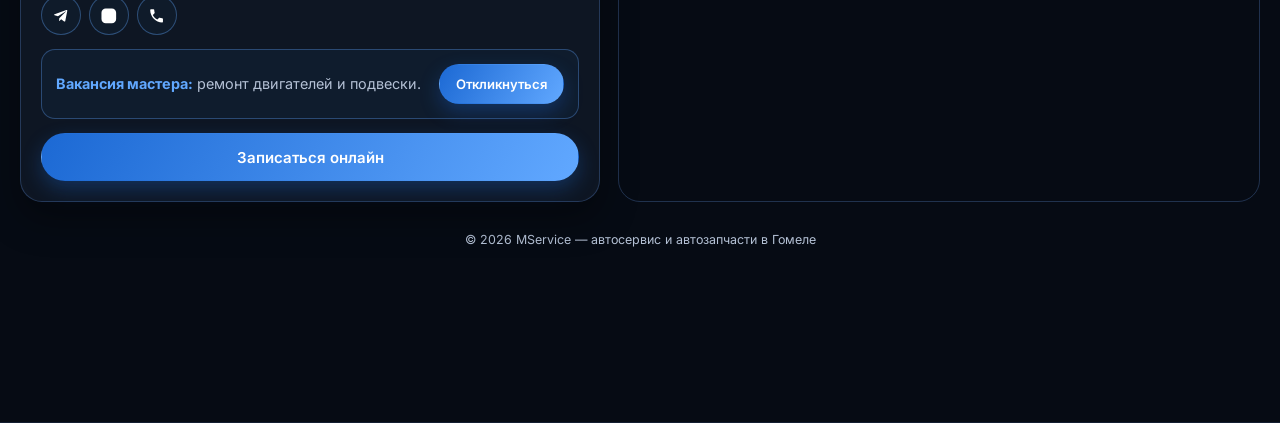
==== commit 40471339: "v18: no hero image, aligned grid, inline lead form, CTA band" ====
--- a/index.html
+++ b/index.html
@@ -19,9 +19,8 @@
 
   <link rel="preconnect" href="https://fonts.googleapis.com" />
   <link rel="preconnect" href="https://fonts.gstatic.com" crossorigin />
-  <link rel="preload" as="image" href="./images/bmw-lift.jpg" />
   <link href="https://fonts.googleapis.com/css2?family=Inter:wght@400;500;600;700;800;900&display=swap" rel="stylesheet" />
-  <link rel="stylesheet" href="./styles.css?v=17" />
+  <link rel="stylesheet" href="./styles.css?v=18" />
 
   <script type="application/ld+json">
   {
@@ -86,34 +85,46 @@
   </div>
 
   <main>
-    <section class="hero-split" id="home">
-      <div class="hero-split-left reveal">
-        <p class="hero-eyebrow">Автосервис · Гомель · 09:00–20:00</p>
-        <h1>Ремонт авто,<br>которому <span class="ac">доверяют</span></h1>
-        <p class="hero-lead">Диагностика, двигатель, подвеска и запчасти по VIN. Согласуем смету до начала — без скрытых доплат и лишних работ.</p>
-        <div class="hero-actions">
-          <button type="button" class="btn btn-primary btn-lg open-modal-btn">Записаться на ремонт</button>
-          <a class="btn btn-ghost btn-lg" href="tel:+375339116611">+375 33 911-66-11</a>
-        </div>
-        <ul class="hero-points">
-          <li>Смета до начала работ</li>
-          <li>Гарантия 12 месяцев</li>
-          <li>Запчасти по VIN за 15 мин</li>
-          <li>Перезвон за 10 минут</li>
-        </ul>
-      </div>
-      <div class="hero-split-right">
-        <img src="./images/bmw-lift.jpg" alt="BMW на подъёмнике в MService" width="1200" height="1600" fetchpriority="high" />
-      </div>
-    </section>
-
-    <div class="wrap trust-strip reveal">
-      <div class="trust-item"><b>4+</b><span>года работы</span></div>
-      <div class="trust-item"><b>1000+</b><span>клиентов</span></div>
-      <div class="trust-item"><b>12</b><span>мес гарантия</span></div>
-      <div class="trust-item"><b>10 мин</b><span>перезвон</span></div>
-      <div class="trust-item"><b>09–20</b><span>ежедневно</span></div>
-    </div>
+    <section class="hero" id="home">
+      <div class="wrap hero-grid">
+        <div class="hero-main reveal">
+          <p class="hero-eyebrow">Автосервис · Гомель · 09:00–20:00</p>
+          <h1>Ремонт авто,<br>которому <span class="ac">доверяют</span></h1>
+          <p class="hero-lead">Диагностика, двигатель, подвеска и запчасти по VIN. Согласуем смету до начала — без скрытых доплат и лишних работ.</p>
+          <ul class="hero-points">
+            <li>Смета до начала работ</li>
+            <li>Гарантия 12 месяцев</li>
+            <li>Запчасти по VIN за 15 мин</li>
+            <li>Перезвон за 10 минут</li>
+          </ul>
+          <div class="hero-actions">
+            <a class="btn btn-primary btn-lg" href="#booking">Записаться на ремонт</a>
+            <a class="btn btn-ghost btn-lg" href="tel:+375339116611">+375 33 911-66-11</a>
+          </div>
+        </div>
+        <aside class="card hero-form reveal">
+          <span class="hero-form-tag">Бесплатная консультация</span>
+          <h2 class="hero-form-title">Перезвоним за 10 минут</h2>
+          <p class="hero-form-sub">Оставьте номер — подберём время и проконсультируем</p>
+          <form id="heroForm">
+            <div class="fld"><input id="heroName" type="text" placeholder="Ваше имя *" required /></div>
+            <div class="fld"><input id="heroPhone" type="tel" placeholder="Телефон *" required /></div>
+            <div class="fld"><input id="heroCar" type="text" placeholder="Марка авто" /></div>
+            <button class="btn btn-primary btn-lg" type="submit" style="width:100%">Получить звонок</button>
+            <div class="form-msg" id="heroFeedback"></div>
+          </form>
+        </aside>
+      </div>
+      <div class="trust-bar">
+        <div class="wrap trust-strip reveal">
+          <div class="trust-item"><b>4+</b><span>года работы</span></div>
+          <div class="trust-item"><b>1000+</b><span>клиентов</span></div>
+          <div class="trust-item"><b>12</b><span>мес гарантия</span></div>
+          <div class="trust-item"><b>10 мин</b><span>перезвон</span></div>
+          <div class="trust-item"><b>09–20</b><span>ежедневно</span></div>
+        </div>
+      </div>
+    </section>
 
     <section id="services">
       <div class="wrap">
@@ -122,27 +133,27 @@
         <div class="grid3">
           <article class="card service-card reveal">
             <img src="./images/diagnostic.jpg" alt="Диагностика" loading="lazy" />
-            <div class="service-body"><span class="price-tag">от 30 BYN</span><h3>Компьютерная диагностика</h3><p>Считывание ошибок, анализ параметров, точный поиск неисправностей.</p></div>
+            <div class="service-body"><span class="price-tag">от 30 BYN</span><h3>Компьютерная диагностика</h3><p>Считывание ошибок, анализ параметров, точный поиск неисправностей.</p><a class="service-link" href="#booking">Записаться →</a></div>
           </article>
           <article class="card service-card reveal">
             <img src="./images/engine.jpg" alt="Двигатель" loading="lazy" />
-            <div class="service-body"><span class="price-tag">от 150 BYN</span><h3>Ремонт двигателей</h3><p>Текущий и капитальный ремонт ДВС, восстановление ресурса мотора.</p></div>
+            <div class="service-body"><span class="price-tag">от 150 BYN</span><h3>Ремонт двигателей</h3><p>Текущий и капитальный ремонт ДВС, восстановление ресурса мотора.</p><a class="service-link" href="#booking">Записаться →</a></div>
           </article>
           <article class="card service-card reveal">
             <img src="./images/garage.jpg" alt="Подвеска" loading="lazy" />
-            <div class="service-body"><span class="price-tag">от 50 BYN</span><h3>Ремонт подвески</h3><p>Амортизаторы, рычаги, сайлентблоки, шаровые, развал-схождение.</p></div>
+            <div class="service-body"><span class="price-tag">от 50 BYN</span><h3>Ремонт подвески</h3><p>Амортизаторы, рычаги, сайлентблоки, шаровые, развал-схождение.</p><a class="service-link" href="#booking">Записаться →</a></div>
           </article>
           <article class="card service-card reveal">
             <img src="./images/tools.jpg" alt="Тормоза" loading="lazy" />
-            <div class="service-body"><span class="price-tag">от 40 BYN</span><h3>Тормозная система</h3><p>Диагностика и обслуживание колодок, дисков, суппортов.</p></div>
+            <div class="service-body"><span class="price-tag">от 40 BYN</span><h3>Тормозная система</h3><p>Диагностика и обслуживание колодок, дисков, суппортов.</p><a class="service-link" href="#booking">Записаться →</a></div>
           </article>
           <article class="card service-card reveal">
             <img src="./images/parts.jpg" alt="ТО" loading="lazy" />
-            <div class="service-body"><span class="price-tag">от 80 BYN</span><h3>ТО и замена масла</h3><p>Регламентное обслуживание и проверка ключевых узлов.</p></div>
+            <div class="service-body"><span class="price-tag">от 80 BYN</span><h3>ТО и замена масла</h3><p>Регламентное обслуживание и проверка ключевых узлов.</p><a class="service-link" href="#booking">Записаться →</a></div>
           </article>
           <article class="card service-card reveal">
             <img src="./images/facade.jpg" alt="Консультация" loading="lazy" />
-            <div class="service-body"><span class="price-tag">бесплатно</span><h3>Консультация мастера</h3><p>Оптимальный план ремонта и подбор комплектующих.</p></div>
+            <div class="service-body"><span class="price-tag">бесплатно</span><h3>Консультация мастера</h3><p>Оптимальный план ремонта и подбор комплектующих.</p><a class="service-link" href="#booking">Записаться →</a></div>
           </article>
         </div>
 
@@ -158,6 +169,19 @@
         </div>
         <div class="sec-cta reveal">
           <a class="btn btn-primary btn-lg" href="#booking">Записаться на услугу</a>
+        </div>
+      </div>
+    </section>
+
+    <section class="cta-band">
+      <div class="wrap cta-band-inner reveal">
+        <div>
+          <h2>Не откладывайте ремонт</h2>
+          <p>Диагностика от 30 BYN · перезвон за 10 минут · гарантия 12 месяцев</p>
+        </div>
+        <div class="cta-band-actions">
+          <a class="btn btn-primary btn-lg" href="#booking">Оставить заявку</a>
+          <a class="btn btn-ghost" href="tel:+375339116611">Позвонить</a>
         </div>
       </div>
     </section>
@@ -415,6 +439,6 @@
     </div>
   </div>
 </div>
-<script src="./main.js?v=17"></script>
+<script src="./main.js?v=18"></script>
 </body>
 </html>
--- a/styles.css
+++ b/styles.css
@@ -1,4 +1,4 @@
-/* MService v17 — Refined Dark */
+/* MService v18 — Aligned Conversion */
 html, body { margin: 0; scroll-behavior: smooth; }
 #ms-root, #ms-root * { box-sizing: border-box; margin: 0; padding: 0; }
 
@@ -67,9 +67,13 @@
   box-shadow: 0 0 16px rgba(97, 168, 255, 0.7);
 }
 
+#ms-root .trust-bar {
+  border-top: 1px solid rgba(101, 152, 230, 0.14);
+  background: rgba(10, 17, 28, 0.6);
+}
 #ms-root .trust-strip {
-  display: flex; flex-wrap: wrap; justify-content: center; gap: clamp(12px, 3vw, 32px);
-  padding: 20px 0; border-bottom: 1px solid rgba(101, 152, 230, 0.14);
+  display: grid; grid-template-columns: repeat(5, minmax(0, 1fr)); gap: 16px;
+  padding: 22px 0;
 }
 #ms-root .trust-item { text-align: center; }
 #ms-root .trust-item b {
@@ -140,52 +144,63 @@
 #ms-root .mobile-nav a.active { background: rgba(28, 105, 212, 0.2); color: var(--blue2); }
 #ms-root .mobile-nav .btn { width: 100%; margin-top: 16px; }
 
-/* Hero split */
-#ms-root .hero-split {
+/* Hero */
+#ms-root .hero {
+  padding-top: var(--hdr);
   min-height: calc(100svh - var(--hdr));
-  display: grid; grid-template-columns: 1fr 1fr;
-  padding-top: var(--hdr);
-  border-bottom: 1px solid rgba(101, 152, 230, 0.14);
-}
-#ms-root .hero-split-left {
   display: flex; flex-direction: column; justify-content: center;
-  padding: clamp(32px, 5vw, 64px) clamp(24px, 4vw, 56px);
-  background: linear-gradient(180deg, #0a111c 0%, #060b14 100%);
+}
+#ms-root .hero-grid {
+  display: grid; grid-template-columns: 1.05fr minmax(300px, 420px);
+  gap: clamp(24px, 4vw, 48px); align-items: center;
+  padding: clamp(40px, 6vw, 72px) 0 clamp(28px, 4vw, 40px);
 }
 #ms-root .hero-eyebrow {
   font-size: 0.72rem; font-weight: 700; letter-spacing: 0.14em;
-  text-transform: uppercase; color: var(--blue2); margin-bottom: 20px;
+  text-transform: uppercase; color: var(--blue2); margin-bottom: 18px;
 }
 #ms-root h1 {
-  font-size: clamp(2.2rem, 4.5vw, 3.6rem); line-height: 1.06; font-weight: 800;
-  letter-spacing: -0.035em; margin-bottom: 18px;
+  font-size: clamp(2.1rem, 4.2vw, 3.4rem); line-height: 1.07; font-weight: 800;
+  letter-spacing: -0.035em; margin-bottom: 16px;
 }
 #ms-root h1 .ac { color: var(--blue2); font-style: normal; }
-#ms-root .hero-lead { max-width: 480px; color: var(--muted); line-height: 1.7; margin-bottom: 28px; font-size: 1.02rem; }
-#ms-root .hero-actions { display: flex; flex-wrap: wrap; gap: 10px; margin-bottom: 28px; }
+#ms-root .hero-lead { color: var(--muted); line-height: 1.7; margin-bottom: 22px; font-size: 1.02rem; max-width: 540px; }
 #ms-root .hero-points {
-  list-style: none; display: grid; grid-template-columns: 1fr 1fr; gap: 10px 20px;
-  padding-top: 24px; border-top: 1px solid rgba(101, 152, 230, 0.18);
+  list-style: none; display: grid; grid-template-columns: 1fr 1fr; gap: 10px 24px;
+  margin-bottom: 28px;
 }
 #ms-root .hero-points li {
-  font-size: 0.84rem; color: #c8d6ea; padding-left: 18px; position: relative;
+  font-size: 0.86rem; color: #c8d6ea; padding-left: 18px; position: relative;
 }
 #ms-root .hero-points li::before {
-  content: ""; position: absolute; left: 0; top: 7px; width: 6px; height: 6px;
+  content: ""; position: absolute; left: 0; top: 8px; width: 6px; height: 6px;
   border-radius: 50%; background: var(--blue2);
 }
-#ms-root .hero-split-right { position: relative; overflow: hidden; min-height: 360px; }
-#ms-root .hero-split-right img {
-  width: 100%; height: 100%; object-fit: cover; object-position: center 40%;
-}
-#ms-root .hero-split-right::after {
-  content: ""; position: absolute; inset: 0;
-  background: linear-gradient(90deg, #0a111c 0%, transparent 22%);
-  pointer-events: none;
-}
+#ms-root .hero-actions { display: flex; flex-wrap: wrap; gap: 10px; }
+#ms-root .hero-form { padding: 26px 24px; align-self: center; }
+#ms-root .hero-form-tag {
+  display: inline-block; font-size: 0.72rem; font-weight: 700; letter-spacing: 0.1em;
+  text-transform: uppercase; color: var(--ok); margin-bottom: 10px;
+}
+#ms-root .hero-form-title { font-size: 1.35rem; font-weight: 800; margin-bottom: 6px; letter-spacing: -0.02em; }
+#ms-root .hero-form-sub { font-size: 0.88rem; color: var(--muted); margin-bottom: 18px; line-height: 1.55; }
+
+/* CTA band */
+#ms-root .cta-band {
+  padding: 0; border-bottom: 1px solid rgba(101, 152, 230, 0.14);
+  background: linear-gradient(90deg, rgba(28, 105, 212, 0.18), rgba(15, 47, 92, 0.35));
+}
+#ms-root .cta-band-inner {
+  display: flex; align-items: center; justify-content: space-between; gap: 20px; flex-wrap: wrap;
+  padding: 36px 0;
+}
+#ms-root .cta-band-inner h2 { font-size: clamp(1.4rem, 2.5vw, 1.9rem); font-weight: 800; margin-bottom: 6px; }
+#ms-root .cta-band-inner p { color: var(--muted); font-size: 0.94rem; }
+#ms-root .cta-band-actions { display: flex; gap: 10px; flex-wrap: wrap; }
 
 /* Sections */
-#ms-root section { padding: 78px 0; border-bottom: 1px solid rgba(101, 152, 230, 0.14); }
+#ms-root section { padding: 72px 0; border-bottom: 1px solid rgba(101, 152, 230, 0.14); }
+#ms-root section.cta-band { padding: 0; }
 #ms-root .sec-title {
   text-align: center; font-weight: 800; font-size: clamp(1.7rem, 2.8vw, 2.5rem);
   letter-spacing: -0.02em; margin-bottom: 12px;
@@ -196,16 +211,26 @@
 }
 #ms-root .sec-cta { text-align: center; margin-top: 28px; }
 
-#ms-root .grid3 { display: grid; grid-template-columns: repeat(3, minmax(0, 1fr)); gap: 18px; }
+#ms-root .grid3 { display: grid; grid-template-columns: repeat(3, minmax(0, 1fr)); gap: 20px; align-items: stretch; }
 #ms-root .grid-auto { display: grid; grid-template-columns: repeat(auto-fit, minmax(260px, 1fr)); gap: 18px; }
 
-#ms-root .service-card { padding: 0; overflow: hidden; text-align: left; }
+#ms-root .service-card {
+  padding: 0; overflow: hidden; text-align: left;
+  display: flex; flex-direction: column; height: 100%;
+}
 #ms-root .service-card img {
-  width: 100%; height: 160px; object-fit: cover; display: block;
-}
-#ms-root .service-body { padding: 18px 20px 22px; }
+  width: 100%; height: 168px; object-fit: cover; display: block; flex-shrink: 0;
+}
+#ms-root .service-body {
+  padding: 18px 20px 22px; display: flex; flex-direction: column; flex: 1;
+}
 #ms-root .service-card h3, #ms-root .part h3, #ms-root .feature h3 { font-size: 1.04rem; margin-bottom: 7px; }
-#ms-root .service-card p, #ms-root .part p, #ms-root .feature p { font-size: 0.9rem; color: var(--muted); line-height: 1.58; }
+#ms-root .service-card p, #ms-root .part p, #ms-root .feature p { font-size: 0.9rem; color: var(--muted); line-height: 1.58; flex: 1; }
+#ms-root .service-link {
+  display: inline-block; margin-top: 14px; font-size: 0.86rem; font-weight: 700;
+  color: var(--blue2); transition: 0.2s;
+}
+#ms-root .service-link:hover { color: #fff; }
 
 #ms-root .part, #ms-root .feature {
   padding: 22px 20px; text-align: left; position: relative;
@@ -398,9 +423,9 @@
 
 /* Responsive */
 @media (max-width: 1120px) {
-  #ms-root .hero-split { grid-template-columns: 1fr; }
-  #ms-root .hero-split-right { min-height: 280px; order: -1; }
-  #ms-root .hero-split-right::after { background: linear-gradient(180deg, transparent 60%, #0a111c 100%); }
+  #ms-root .hero-grid { grid-template-columns: 1fr; }
+  #ms-root .hero-form { max-width: 480px; }
+  #ms-root .trust-strip { grid-template-columns: repeat(3, minmax(0, 1fr)); }
   #ms-root .about, #ms-root .contacts, #ms-root .m-grid { grid-template-columns: 1fr; }
   #ms-root .nav-main { display: none; }
   #ms-root .burger { display: flex; }
@@ -422,6 +447,10 @@
   #ms-root .sticky-cta { display: grid; }
   #ms-root .footer { padding-bottom: 130px; }
   #ms-root .hero-points { grid-template-columns: 1fr; }
+  #ms-root .trust-strip { grid-template-columns: repeat(2, minmax(0, 1fr)); }
+  #ms-root .cta-band-inner { flex-direction: column; align-items: flex-start; }
+  #ms-root .cta-band-actions { width: 100%; }
+  #ms-root .cta-band-actions .btn { flex: 1; }
 }
 @media (prefers-reduced-motion: reduce) {
   #ms-root * { animation: none !important; transition: none !important; }
